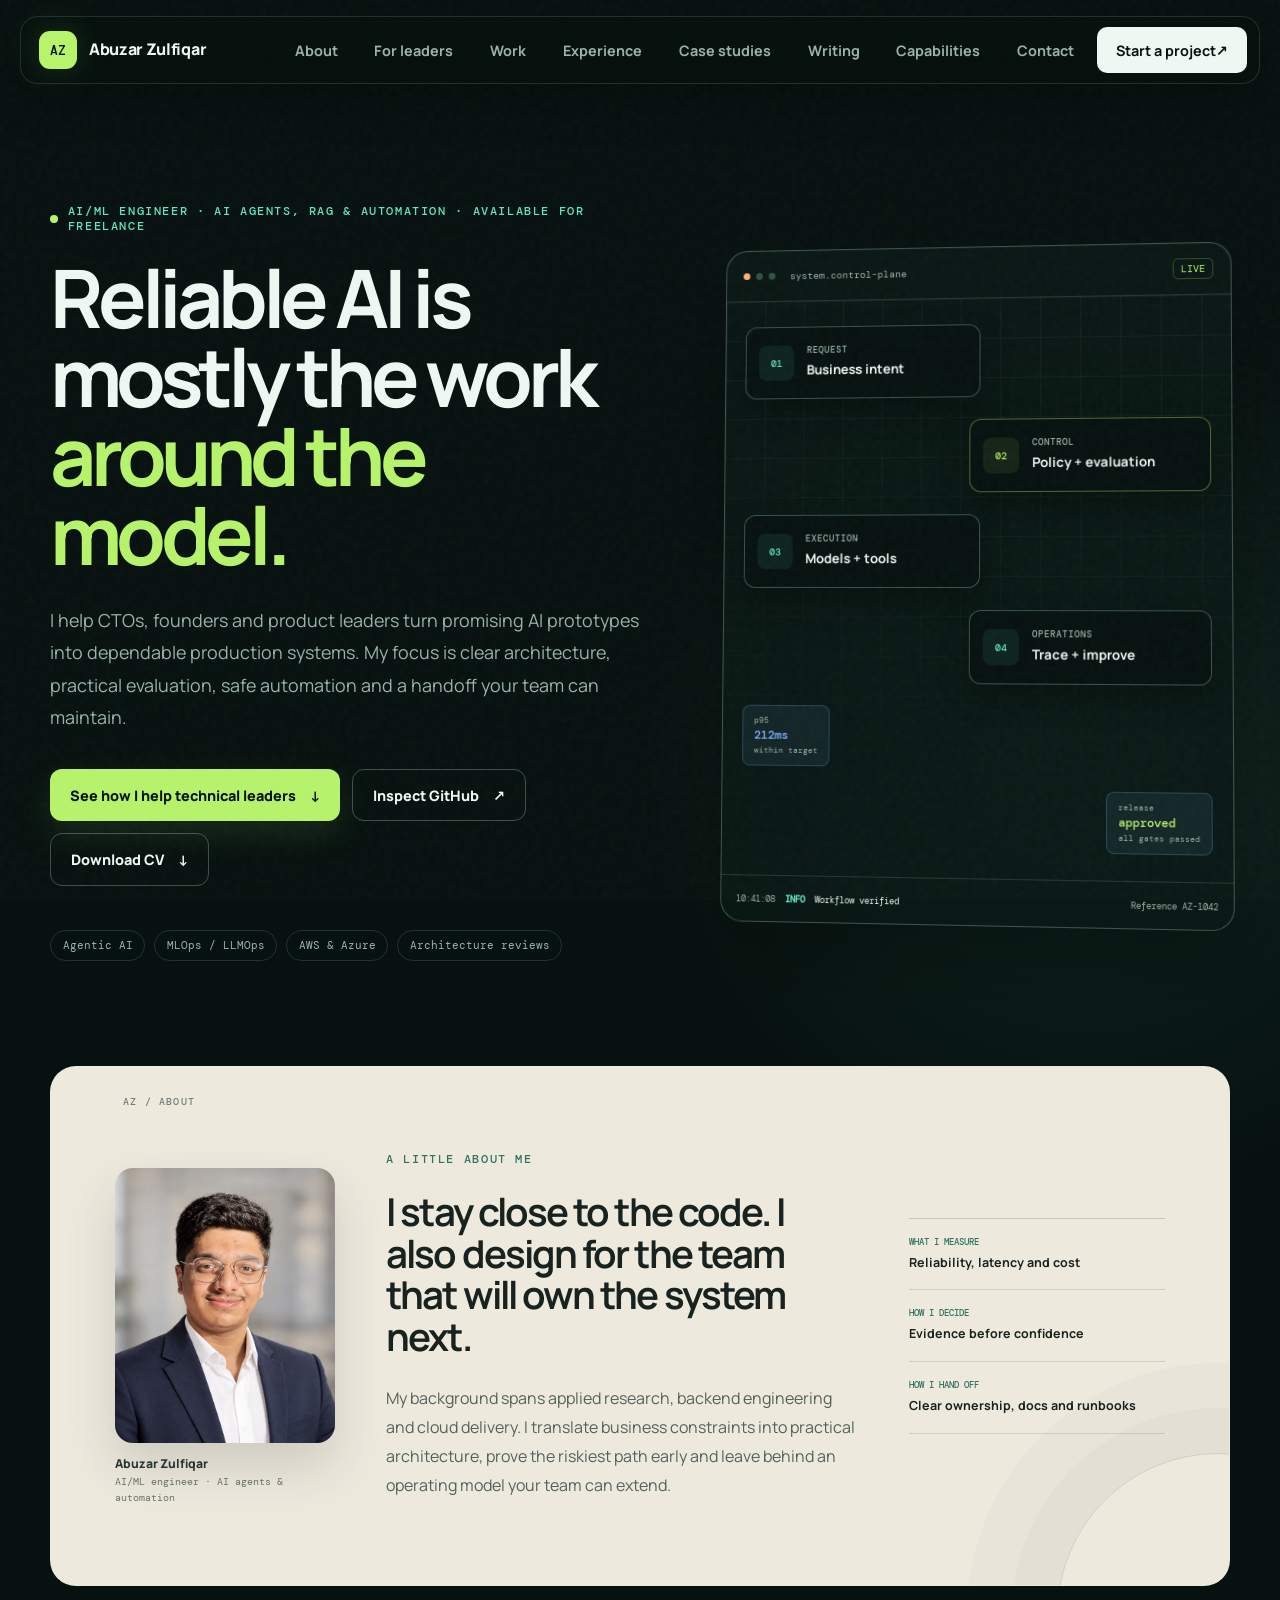
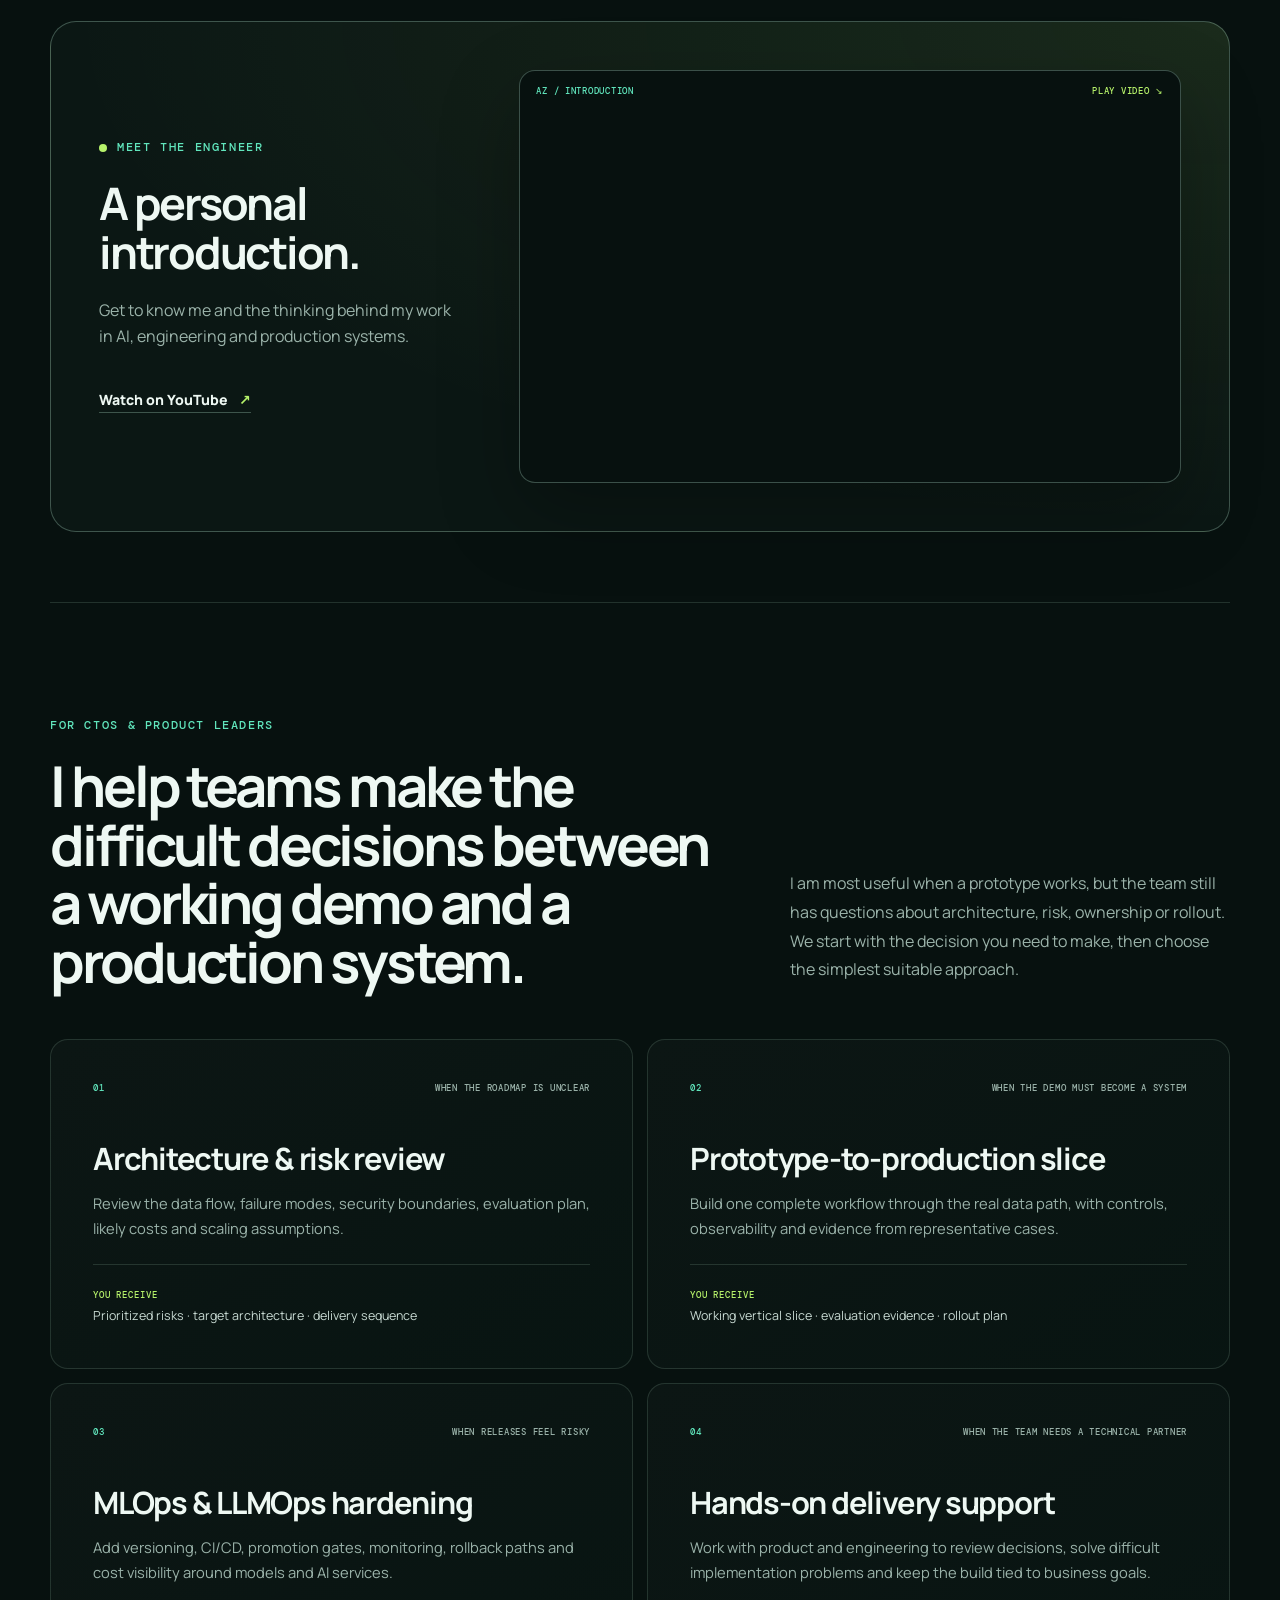
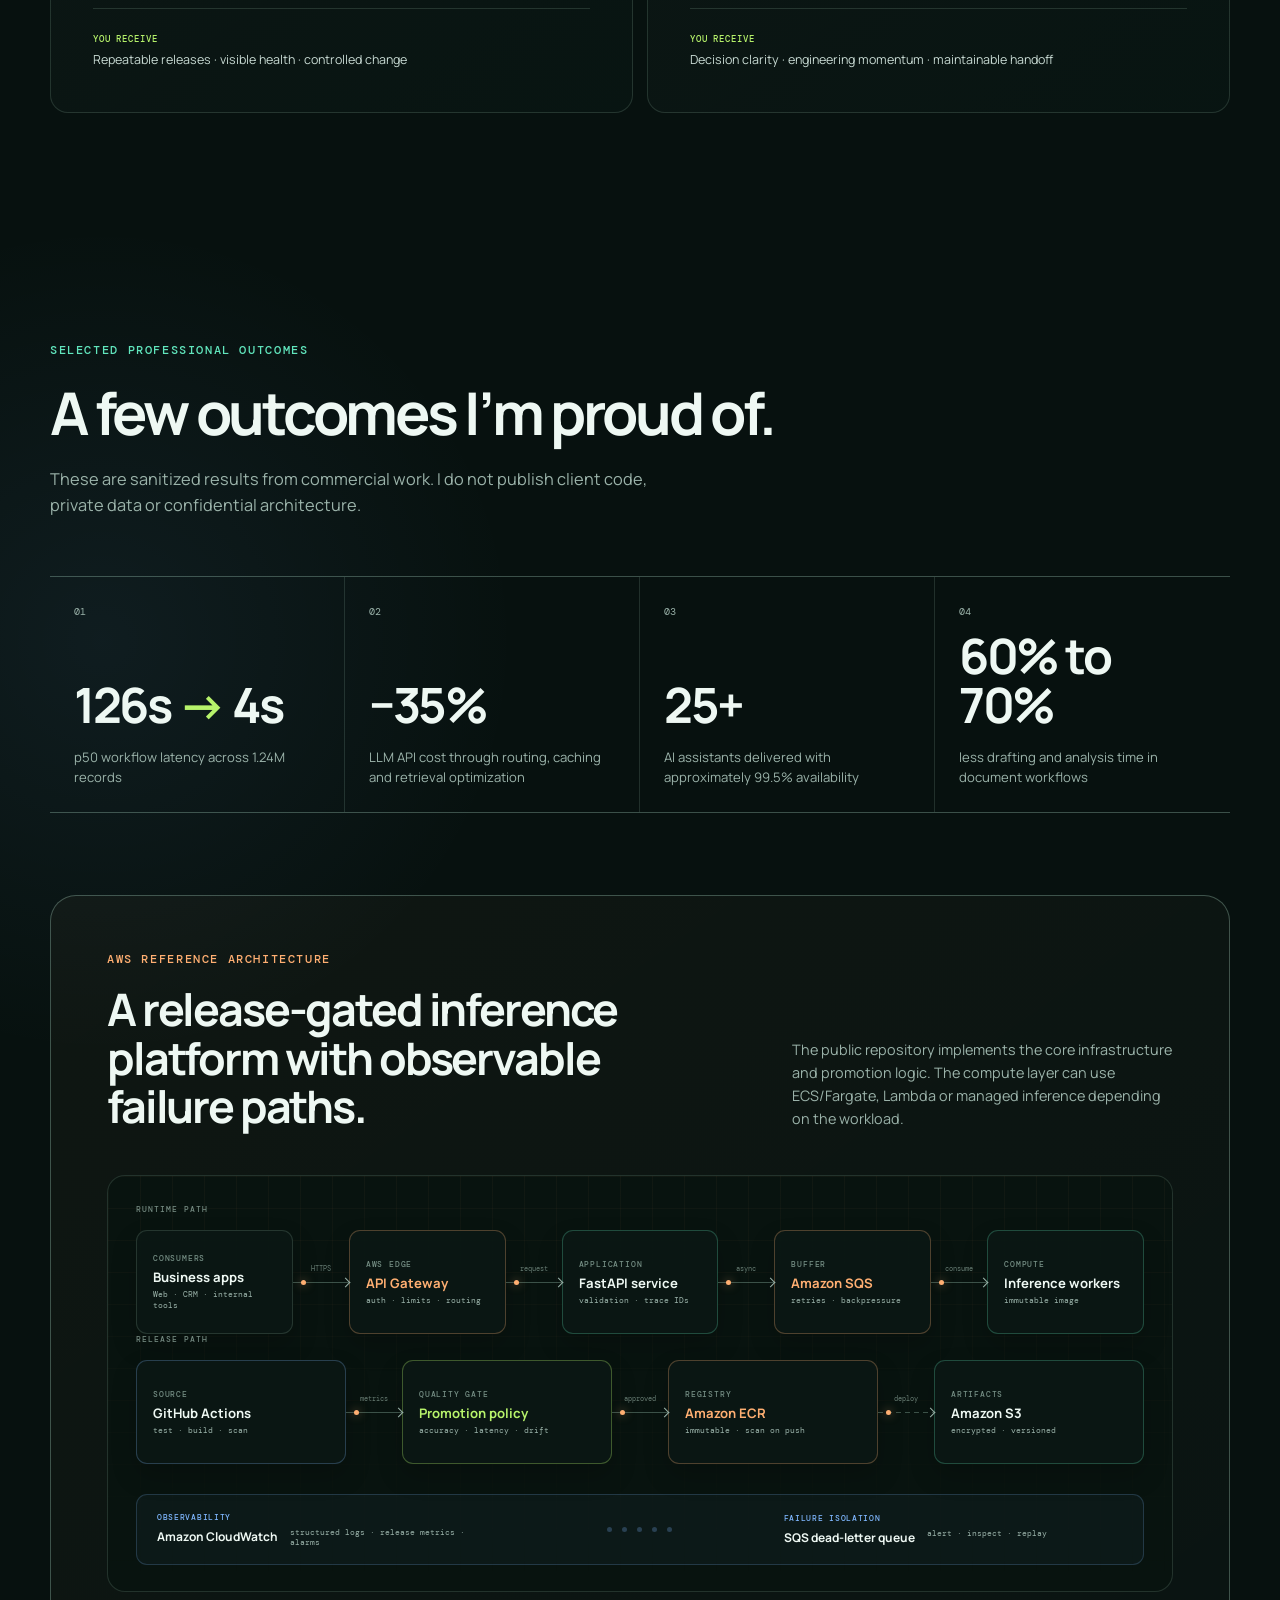
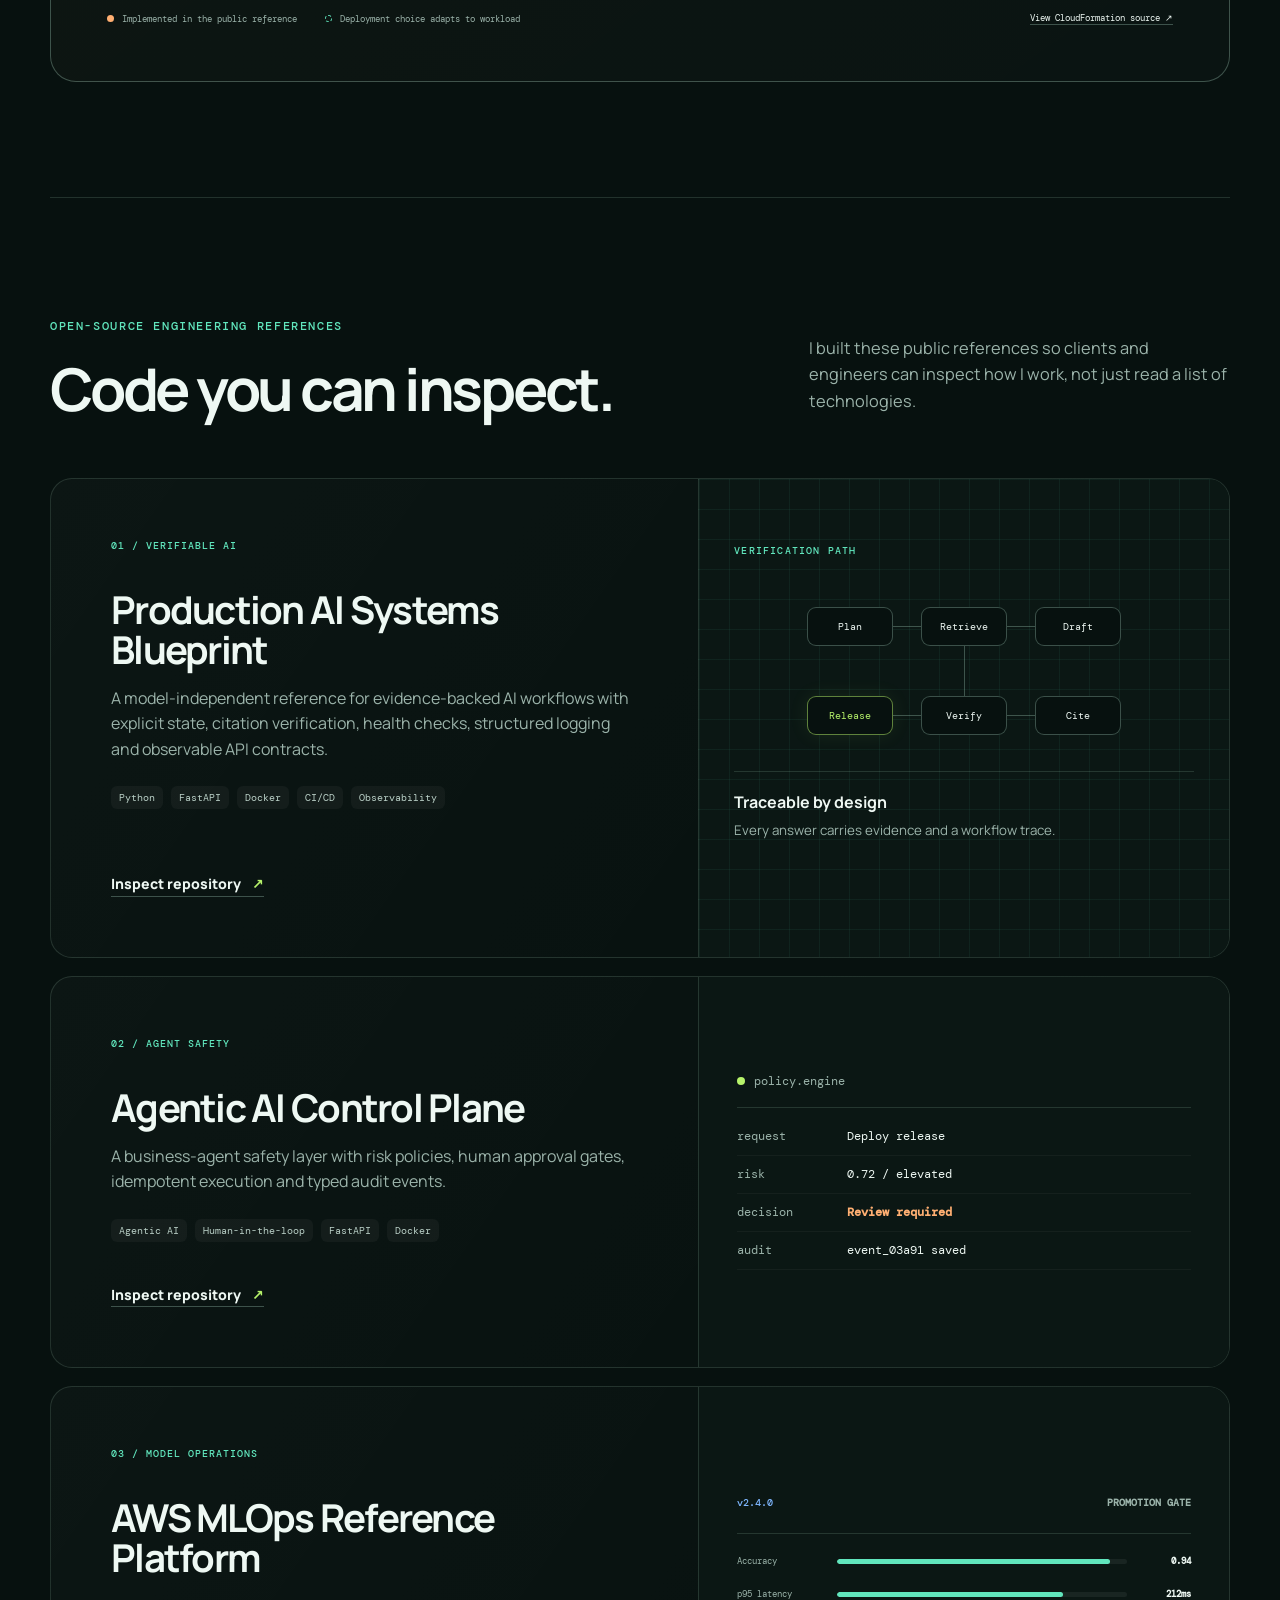
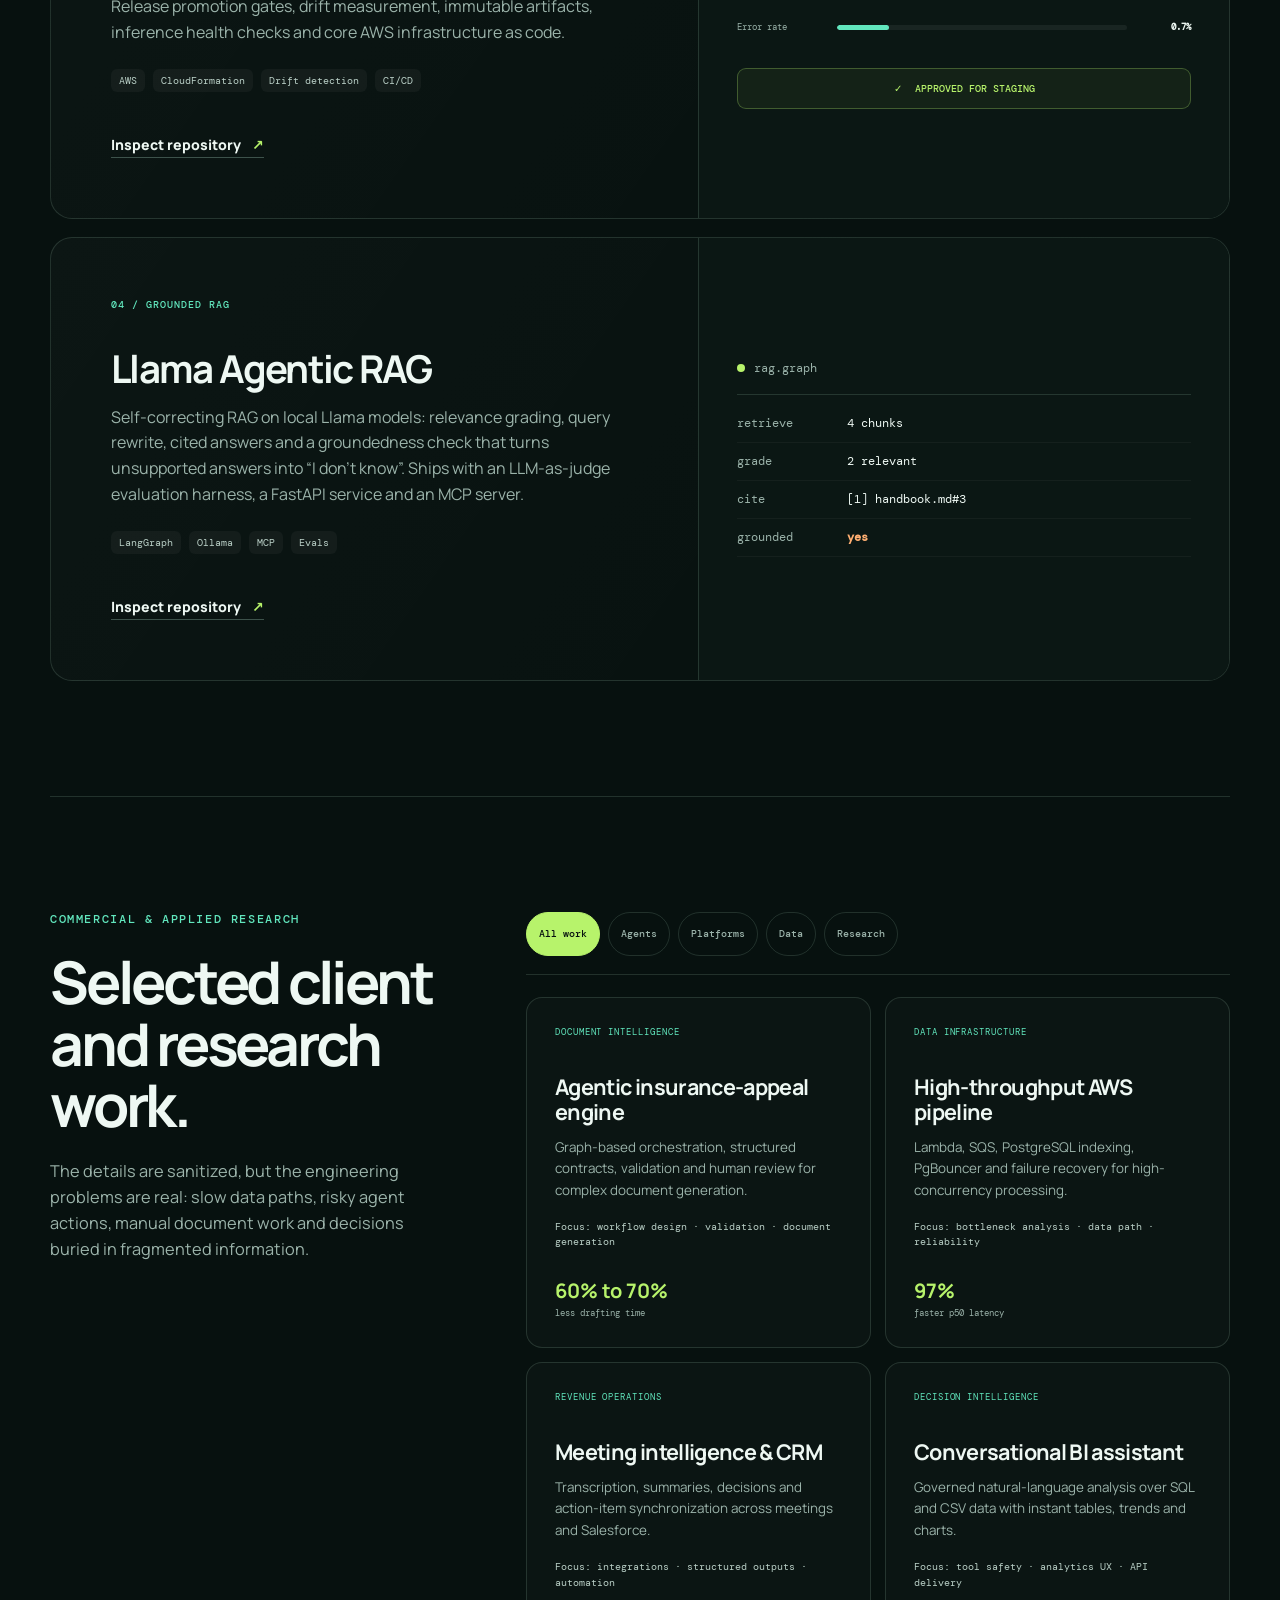
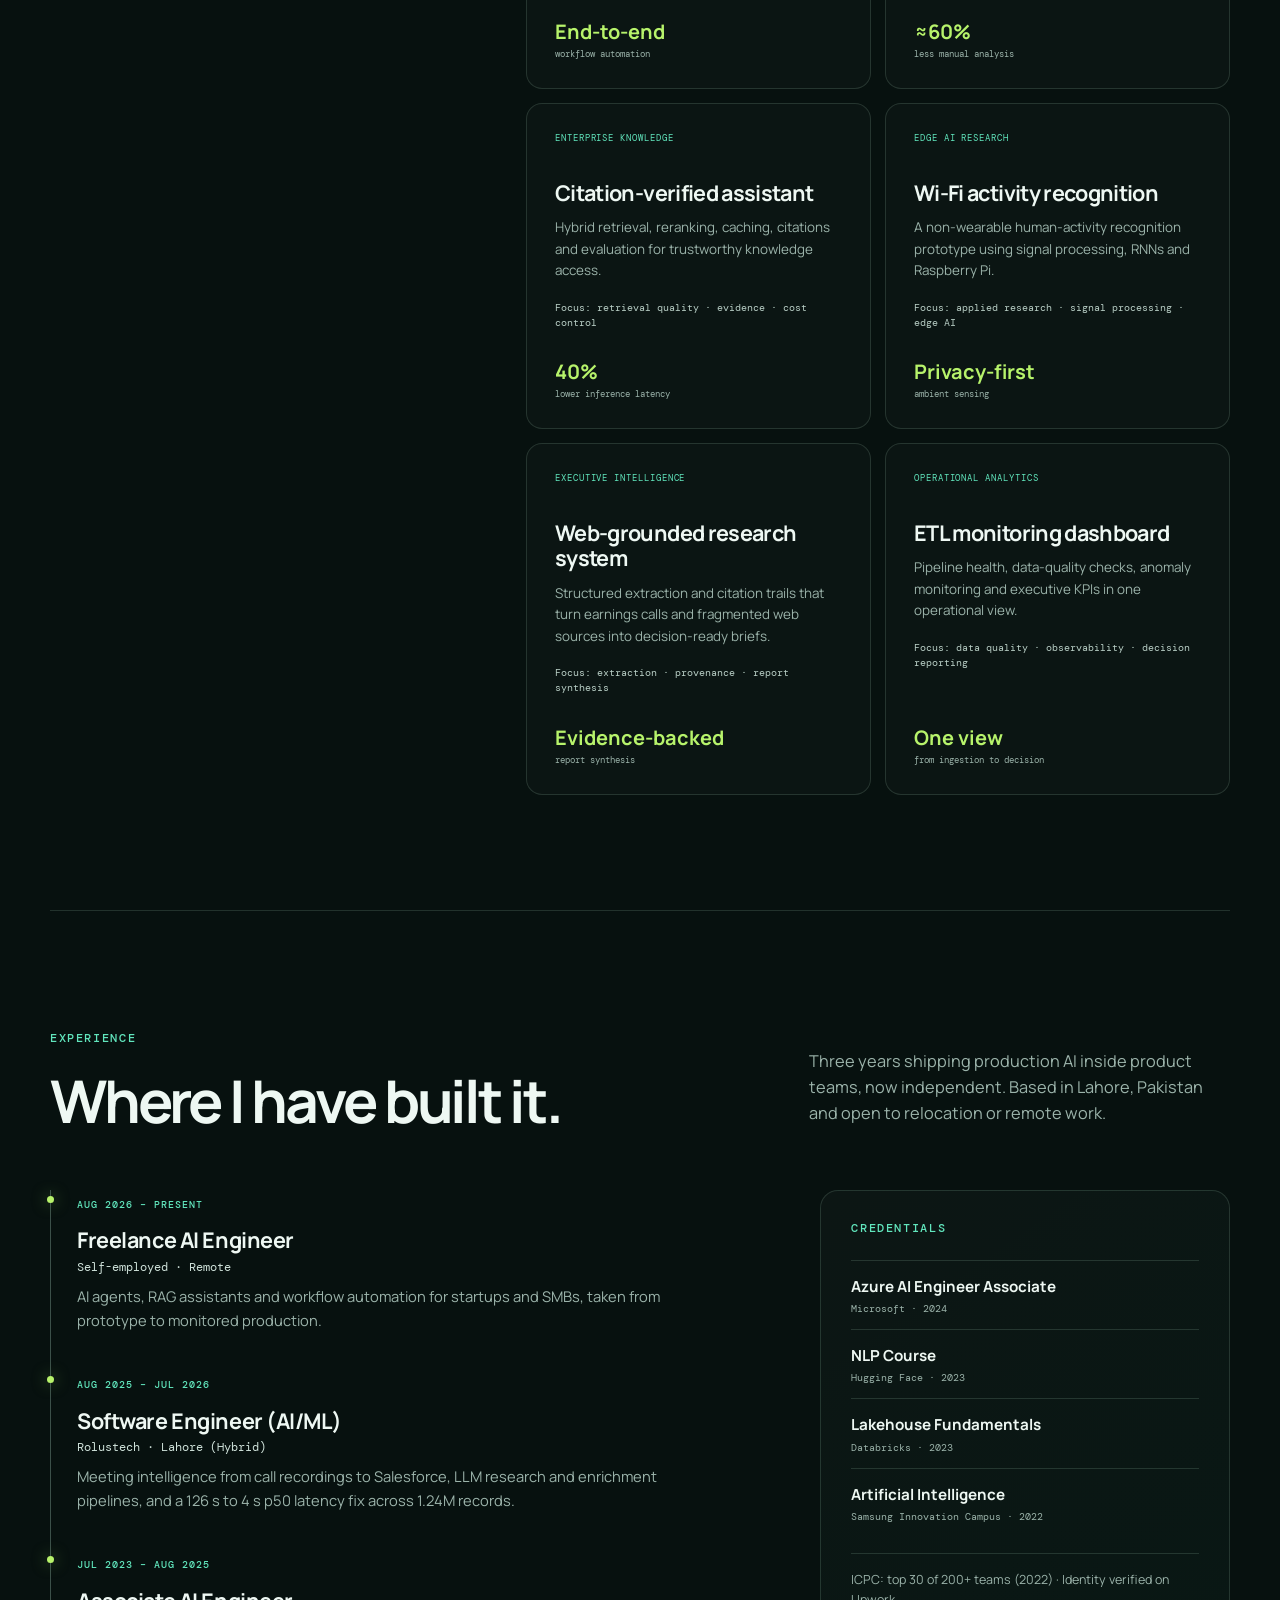
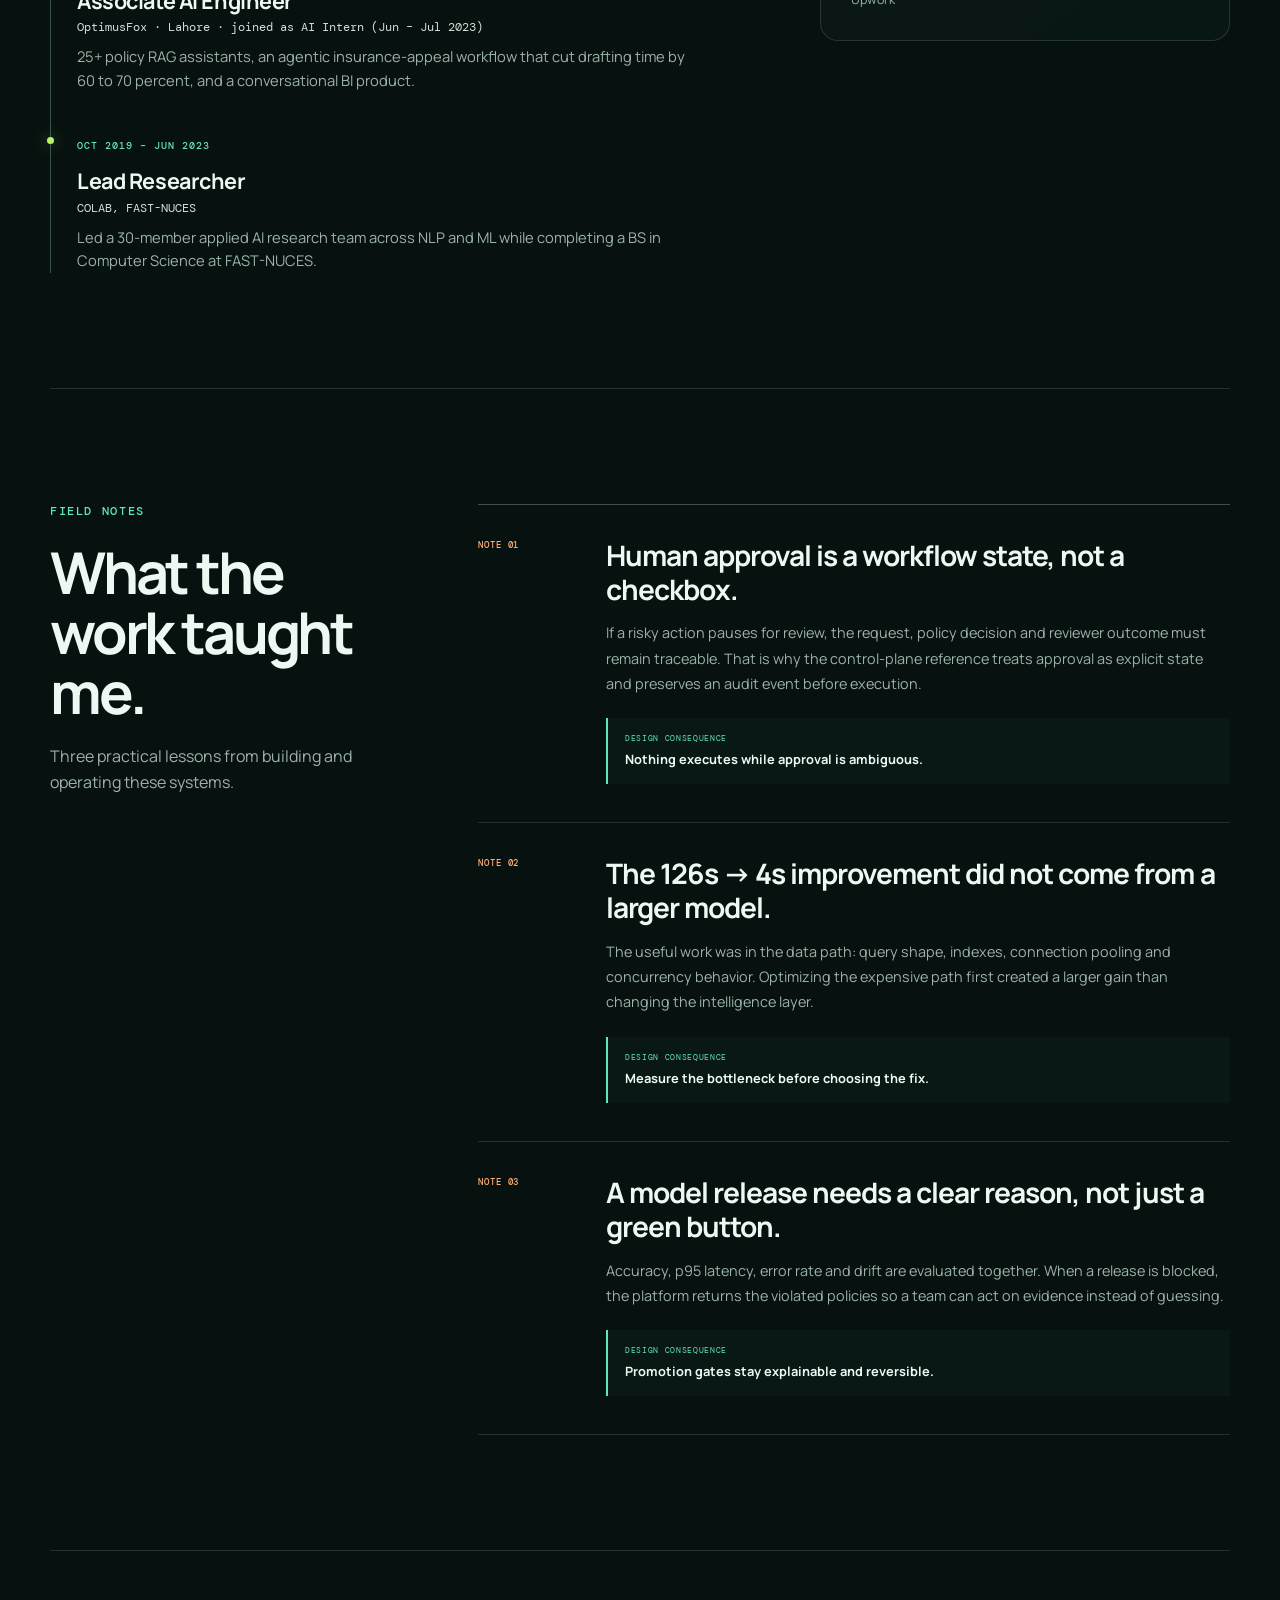
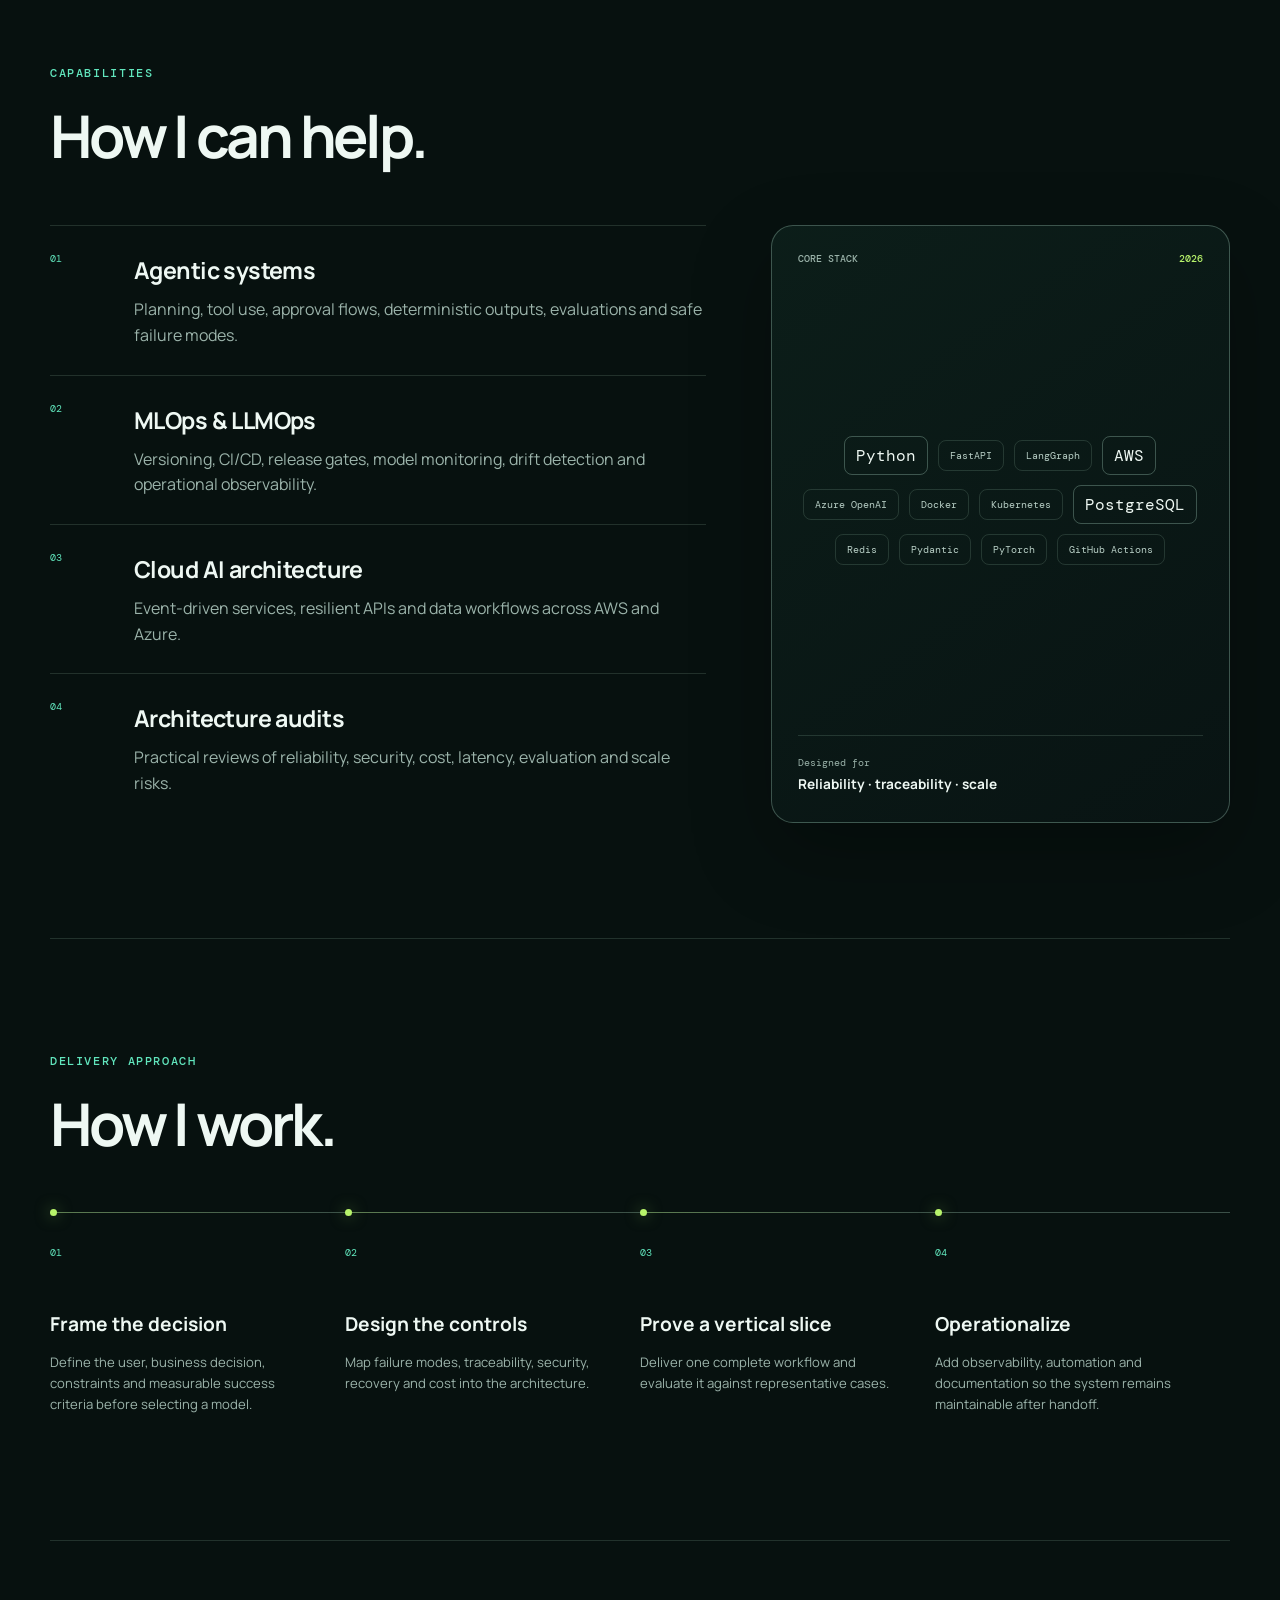
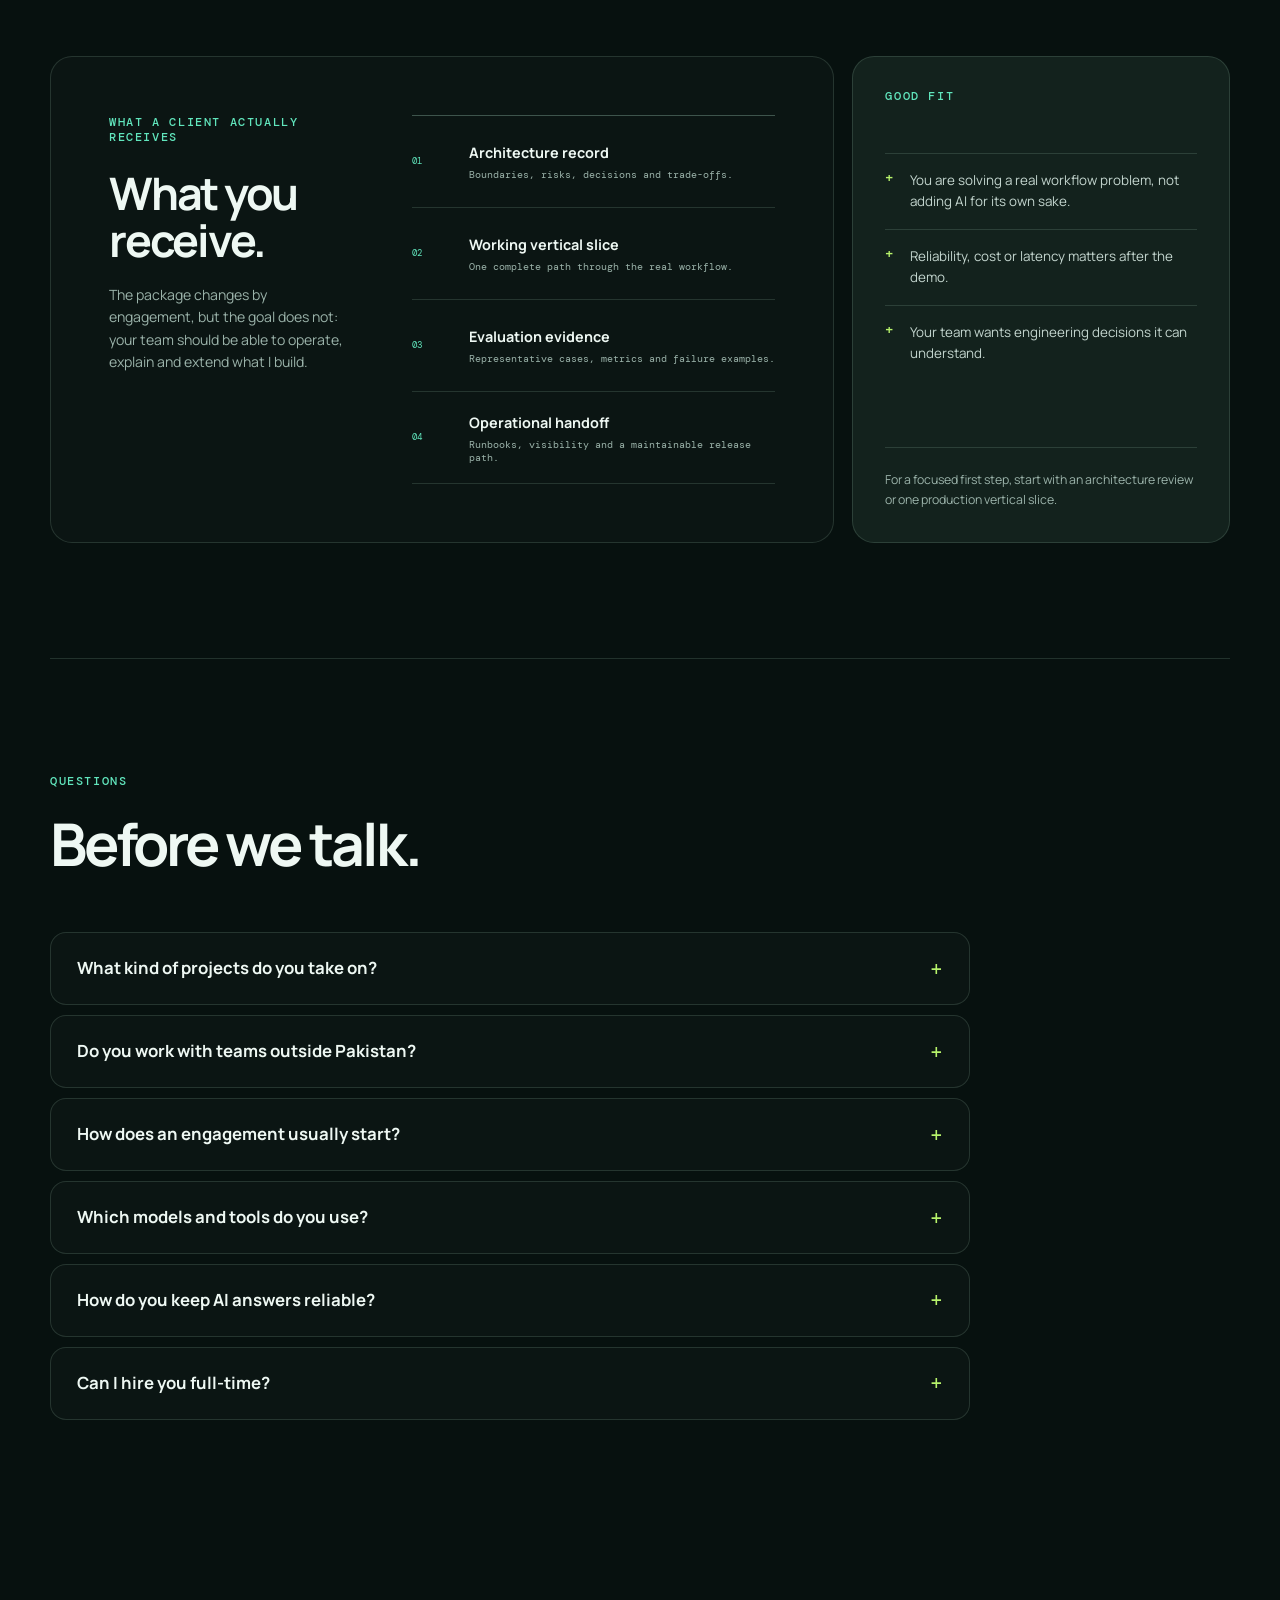
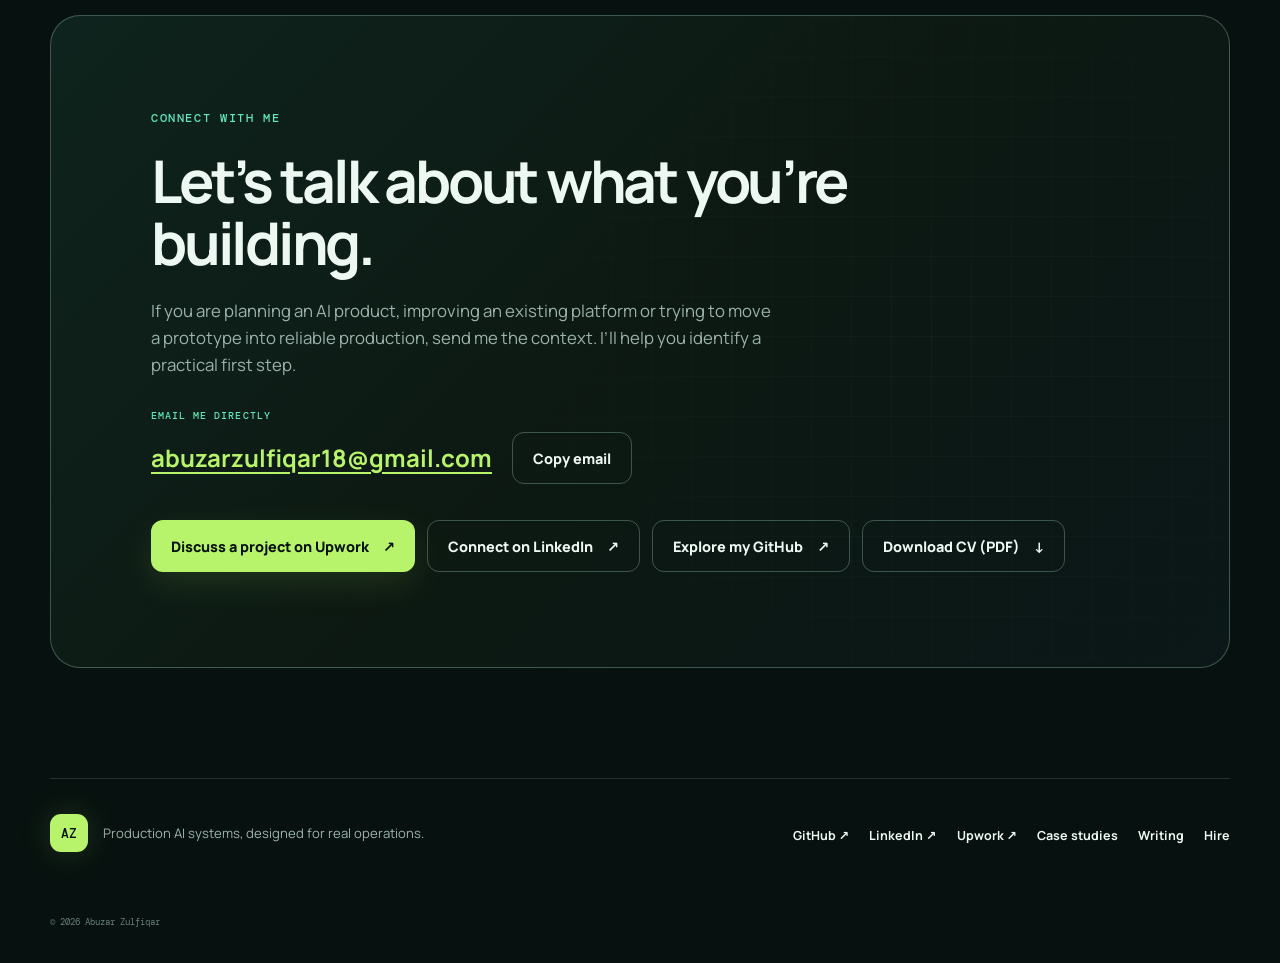
==== index.html @ 273157ca "Add DEV, Medium, Hashnode and Kaggle profiles to Person sameAs" ====
<!doctype html>
<html lang="en">
<head>
  <meta charset="utf-8">
  <meta name="viewport" content="width=device-width, initial-scale=1">
  <meta name="description" content="Abuzar Zulfiqar, freelance AI/ML engineer in Lahore: production AI agents, RAG assistants, LLM automation and MLOps on AWS and Azure for founders and CTOs.">
  <meta name="theme-color" content="#07110f">
  <meta name="color-scheme" content="dark">
  <link rel="canonical" href="https://abuzar18.github.io/">
  <meta property="og:type" content="website">
  <meta property="og:title" content="Abuzar Zulfiqar | AI/ML Engineer for AI Agents, RAG &amp; Automation">
  <meta property="og:description" content="Production AI agents, RAG assistants, LLM automation and MLOps on AWS and Azure, built for reliable real-world operation.">
  <meta property="og:url" content="https://abuzar18.github.io/">
  <meta property="og:image" content="https://abuzar18.github.io/assets/og-abuzar-zulfiqar.jpg">
  <meta property="og:image:width" content="1200">
  <meta property="og:image:height" content="630">
  <meta property="og:image:alt" content="Portrait of Abuzar Zulfiqar">
  <meta name="twitter:card" content="summary_large_image">
  <meta name="twitter:title" content="Abuzar Zulfiqar | AI/ML Engineer for AI Agents, RAG &amp; Automation">
  <meta name="twitter:description" content="AI agents, RAG, LLM automation and MLOps built for dependable production delivery.">
  <meta name="twitter:image" content="https://abuzar18.github.io/assets/og-abuzar-zulfiqar.jpg">
  <title>Abuzar Zulfiqar | AI/ML Engineer for AI Agents, RAG &amp; Automation</title>
  <link rel="icon" href="assets/favicon.svg" type="image/svg+xml">
  <link rel="preconnect" href="https://fonts.googleapis.com">
  <link rel="preconnect" href="https://fonts.gstatic.com" crossorigin>
  <link href="https://fonts.googleapis.com/css2?family=DM+Mono:wght@400;500&family=Manrope:wght@400;500;600;700;800&display=swap" rel="stylesheet">
  <link rel="stylesheet" href="styles.css?v=20261123-1">
  <script>document.documentElement.classList.add('js')</script>
  <script type="application/ld+json">
    {
      "@context": "https://schema.org",
      "@type": "Person",
      "name": "Abuzar Zulfiqar",
      "url": "https://abuzar18.github.io/",
      "image": "https://abuzar18.github.io/assets/AI%20PIC.png",
      "jobTitle": "AI/ML Engineer: AI Agents, RAG and LLM Automation",
      "description": "Freelance AI/ML engineer in Lahore, Pakistan, building production AI agents, RAG assistants, LLM automation and MLOps on AWS and Azure for founders, CTOs and product teams.",
      "address": { "@type": "PostalAddress", "addressLocality": "Lahore", "addressCountry": "PK" },
      "alumniOf": { "@type": "CollegeOrUniversity", "name": "National University of Computer and Emerging Sciences (FAST-NUCES)" },
      "sameAs": [
        "https://github.com/abuzar18",
        "https://www.linkedin.com/in/abuzar-zulfiqar/",
        "https://www.upwork.com/freelancers/abuzarz4",
        "https://dev.to/abuzar18",
        "https://medium.com/@abuzarzulfiqar18",
        "https://abuzar18.hashnode.dev/",
        "https://www.kaggle.com/abuzarzulfiqar"
      ],
      "knowsAbout": ["AI agents", "Agentic AI", "Retrieval-augmented generation (RAG)", "LLM evaluation", "Workflow automation", "n8n", "LangGraph", "Azure OpenAI", "MLOps", "LLMOps", "AWS", "Azure", "FastAPI", "Python", "Production AI systems", "Model Context Protocol (MCP)", "Llama", "Ollama", "LLM-as-judge evaluation"],
      "hasCredential": [
        { "@type": "EducationalOccupationalCredential", "name": "Microsoft Certified: Azure AI Engineer Associate", "recognizedBy": { "@type": "Organization", "name": "Microsoft" } },
        { "@type": "EducationalOccupationalCredential", "name": "Hugging Face NLP Course", "recognizedBy": { "@type": "Organization", "name": "Hugging Face" } },
        { "@type": "EducationalOccupationalCredential", "name": "Databricks Lakehouse Fundamentals", "recognizedBy": { "@type": "Organization", "name": "Databricks" } }
      ]
    }
  </script>
  <script type="application/ld+json">
    {
      "@context": "https://schema.org",
      "@type": "FAQPage",
      "mainEntity": [
        { "@type": "Question", "name": "What kind of projects does Abuzar Zulfiqar take on?", "acceptedAnswer": { "@type": "Answer", "text": "Production AI agents, RAG assistants, LLM automation and MLOps on AWS and Azure, usually taking a working prototype to a reliable production system." } },
        { "@type": "Question", "name": "Does Abuzar Zulfiqar work with teams outside Pakistan?", "acceptedAnswer": { "@type": "Answer", "text": "Yes. He works remotely with teams worldwide from UTC+5 and is open to relocation for the right full-time role." } },
        { "@type": "Question", "name": "How does an engagement start?", "acceptedAnswer": { "@type": "Answer", "text": "With a small, paid first milestone: an architecture and risk review or one production vertical slice." } },
        { "@type": "Question", "name": "Which models and tools does he use?", "acceptedAnswer": { "@type": "Answer", "text": "OpenAI, Azure OpenAI, Claude and Llama via Ollama; LangGraph, LangChain and MCP; Python, FastAPI, PostgreSQL, Redis, Docker, Kubernetes, AWS and Azure." } },
        { "@type": "Question", "name": "Is Abuzar Zulfiqar available for full-time roles?", "acceptedAnswer": { "@type": "Answer", "text": "Yes. He is open to AI/ML engineering roles on-site, hybrid or remote, and to relocation." } }
      ]
    }
  </script>
</head>
<body>
  <a class="skip-link" href="#main">Skip to content</a>
  <div class="noise" aria-hidden="true"></div>

  <header class="site-header" id="top">
    <a class="brand" href="#top" aria-label="Abuzar Zulfiqar home">
      <span class="brand-mark">AZ</span>
      <span class="brand-name">Abuzar Zulfiqar</span>
    </a>
    <button class="menu-toggle" type="button" aria-expanded="false" aria-controls="site-nav">
      <span></span><span></span>
      <span class="sr-only">Toggle navigation</span>
    </button>
    <nav class="site-nav" id="site-nav" aria-label="Primary navigation">
      <a href="#about">About</a>
      <a href="#leadership">For leaders</a>
      <a href="#work">Work</a>
      <a href="#experience">Experience</a>
      <a href="projects/">Case studies</a>
      <a href="blog/">Writing</a>
      <a href="#capabilities">Capabilities</a>
      <a href="#contact">Contact</a>
      <a class="nav-cta" href="https://www.upwork.com/freelancers/abuzarz4" target="_blank" rel="noreferrer">Start a project <span>↗</span></a>
    </nav>
  </header>

  <main id="main">
    <section class="hero section-shell">
      <div class="hero-copy reveal">
        <p class="eyebrow"><span class="pulse-dot"></span> AI/ML Engineer &middot; AI Agents, RAG &amp; Automation &middot; Available for freelance</p>
        <h1>Reliable AI is mostly the work <em>around the model.</em></h1>
        <p class="hero-lede">I help CTOs, founders and product leaders turn promising AI prototypes into dependable production systems. My focus is clear architecture, practical evaluation, safe automation and a handoff your team can maintain.</p>
        <div class="hero-actions">
          <a class="button button-primary" href="#leadership">See how I help technical leaders <span>↓</span></a>
          <a class="button button-quiet" href="https://github.com/abuzar18" target="_blank" rel="noreferrer">Inspect GitHub <span>↗</span></a>
          <a class="button button-quiet" href="assets/Abuzar-Zulfiqar-CV.pdf" download="Abuzar-Zulfiqar-CV.pdf">Download CV <span>↓</span></a>
        </div>
        <div class="hero-meta" aria-label="Specialties">
          <span>Agentic AI</span>
          <span>MLOps / LLMOps</span>
          <span>AWS &amp; Azure</span>
          <span>Architecture reviews</span>
        </div>
      </div>

      <div class="hero-system reveal" aria-label="Production AI system diagram">
        <div class="system-window">
          <div class="window-top">
            <div class="window-dots"><span></span><span></span><span></span></div>
            <span class="window-title">system.control-plane</span>
            <span class="status-badge">LIVE</span>
          </div>
          <div class="system-canvas">
            <div class="system-grid" aria-hidden="true"></div>
            <div class="node node-input">
              <span class="node-icon">01</span>
              <div><small>REQUEST</small><strong>Business intent</strong></div>
            </div>
            <div class="connector connector-one"><i></i></div>
            <div class="node node-policy">
              <span class="node-icon">02</span>
              <div><small>CONTROL</small><strong>Policy + evaluation</strong></div>
            </div>
            <div class="connector connector-two"><i></i></div>
            <div class="node node-tools">
              <span class="node-icon">03</span>
              <div><small>EXECUTION</small><strong>Models + tools</strong></div>
            </div>
            <div class="connector connector-three"><i></i></div>
            <div class="node node-observe">
              <span class="node-icon">04</span>
              <div><small>OPERATIONS</small><strong>Trace + improve</strong></div>
            </div>
            <div class="signal-card signal-top"><span>p95</span><strong>212ms</strong><small>within target</small></div>
            <div class="signal-card signal-bottom"><span>release</span><strong>approved</strong><small>all gates passed</small></div>
          </div>
          <div class="system-log" aria-hidden="true">
            <span>10:41:08</span><b>INFO</b><p>Workflow verified</p><i>Reference AZ-1042</i>
          </div>
        </div>
      </div>
    </section>

    <section class="personal-note section-shell reveal" id="about" aria-labelledby="personal-note-title">
      <div class="note-marker" aria-hidden="true">AZ / ABOUT</div>
      <figure class="personal-portrait">
        <img src="assets/abuzar-zulfiqar-portrait.webp" alt="Abuzar Zulfiqar" width="720" height="720" loading="lazy" decoding="async">
        <figcaption>Abuzar Zulfiqar<br><span>AI/ML engineer &middot; AI agents &amp; automation</span></figcaption>
      </figure>
      <div class="personal-copy">
        <p class="eyebrow">A little about me</p>
        <h2 id="personal-note-title">I stay close to the code. I also design for the team that will own the system next.</h2>
        <p>My background spans applied research, backend engineering and cloud delivery. I translate business constraints into practical architecture, prove the riskiest path early and leave behind an operating model your team can extend.</p>
      </div>
      <div class="personal-principles">
        <span><b>WHAT I MEASURE</b> Reliability, latency and cost</span>
        <span><b>HOW I DECIDE</b> Evidence before confidence</span>
        <span><b>HOW I HAND OFF</b> Clear ownership, docs and runbooks</span>
      </div>
    </section>

    <section class="introduction section-shell reveal" id="introduction" aria-labelledby="introduction-title">
      <div class="introduction-copy">
        <p class="eyebrow"><span class="pulse-dot" aria-hidden="true"></span> Meet the engineer</p>
        <h2 id="introduction-title">A personal introduction.</h2>
        <p>Get to know me and the thinking behind my work in AI, engineering and production systems.</p>
        <a class="text-link" href="https://www.youtube.com/watch?v=foJ8B4SAupw" target="_blank" rel="noreferrer">Watch on YouTube <span aria-hidden="true">↗</span></a>
      </div>
      <div class="introduction-player">
        <div class="video-label"><span>AZ / INTRODUCTION</span><span>PLAY VIDEO ↘</span></div>
        <div class="video-frame">
          <iframe src="https://www.youtube.com/embed/foJ8B4SAupw" title="Abuzar Introduction" width="560" height="315" loading="lazy" allow="accelerometer; autoplay; clipboard-write; encrypted-media; gyroscope; picture-in-picture; web-share" referrerpolicy="strict-origin-when-cross-origin" allowfullscreen></iframe>
        </div>
      </div>
    </section>

    <section class="leadership section-shell" id="leadership" aria-labelledby="leadership-title">
      <div class="leadership-intro reveal">
        <div>
          <p class="eyebrow">For CTOs &amp; product leaders</p>
          <h2 id="leadership-title">I help teams make the difficult decisions between a working demo and a production system.</h2>
        </div>
        <p>I am most useful when a prototype works, but the team still has questions about architecture, risk, ownership or rollout. We start with the decision you need to make, then choose the simplest suitable approach.</p>
      </div>
      <div class="leadership-grid">
        <article class="leadership-card reveal">
          <div class="leadership-card-top"><span>01</span><small>WHEN THE ROADMAP IS UNCLEAR</small></div>
          <h3>Architecture &amp; risk review</h3>
          <p>Review the data flow, failure modes, security boundaries, evaluation plan, likely costs and scaling assumptions.</p>
          <div class="leadership-outcome"><b>You receive</b><span>Prioritized risks · target architecture · delivery sequence</span></div>
        </article>
        <article class="leadership-card reveal">
          <div class="leadership-card-top"><span>02</span><small>WHEN THE DEMO MUST BECOME A SYSTEM</small></div>
          <h3>Prototype-to-production slice</h3>
          <p>Build one complete workflow through the real data path, with controls, observability and evidence from representative cases.</p>
          <div class="leadership-outcome"><b>You receive</b><span>Working vertical slice · evaluation evidence · rollout plan</span></div>
        </article>
        <article class="leadership-card reveal">
          <div class="leadership-card-top"><span>03</span><small>WHEN RELEASES FEEL RISKY</small></div>
          <h3>MLOps &amp; LLMOps hardening</h3>
          <p>Add versioning, CI/CD, promotion gates, monitoring, rollback paths and cost visibility around models and AI services.</p>
          <div class="leadership-outcome"><b>You receive</b><span>Repeatable releases · visible health · controlled change</span></div>
        </article>
        <article class="leadership-card reveal">
          <div class="leadership-card-top"><span>04</span><small>WHEN THE TEAM NEEDS A TECHNICAL PARTNER</small></div>
          <h3>Hands-on delivery support</h3>
          <p>Work with product and engineering to review decisions, solve difficult implementation problems and keep the build tied to business goals.</p>
          <div class="leadership-outcome"><b>You receive</b><span>Decision clarity · engineering momentum · maintainable handoff</span></div>
        </article>
      </div>
    </section>

    <section class="proof section-shell" id="proof" aria-labelledby="proof-title">
      <div class="section-heading reveal">
        <p class="eyebrow">Selected professional outcomes</p>
        <h2 id="proof-title">A few outcomes I’m proud of.</h2>
        <p>These are sanitized results from commercial work. I do not publish client code, private data or confidential architecture.</p>
      </div>
      <div class="metric-grid">
        <article class="metric reveal">
          <span class="metric-index">01</span>
          <strong><span data-count="126">126</span>s <i>→</i> 4s</strong>
          <p>p50 workflow latency across 1.24M records</p>
        </article>
        <article class="metric reveal">
          <span class="metric-index">02</span>
          <strong>−35%</strong>
          <p>LLM API cost through routing, caching and retrieval optimization</p>
        </article>
        <article class="metric reveal">
          <span class="metric-index">03</span>
          <strong>25+</strong>
          <p>AI assistants delivered with approximately 99.5% availability</p>
        </article>
        <article class="metric reveal">
          <span class="metric-index">04</span>
          <strong>60% to 70%</strong>
          <p>less drafting and analysis time in document workflows</p>
        </article>
      </div>

      <article class="aws-architecture reveal" aria-labelledby="aws-architecture-title">
        <div class="architecture-heading">
          <div>
            <p class="eyebrow">AWS reference architecture</p>
            <h3 id="aws-architecture-title">A release-gated inference platform with observable failure paths.</h3>
          </div>
          <p>The public repository implements the core infrastructure and promotion logic. The compute layer can use ECS/Fargate, Lambda or managed inference depending on the workload.</p>
        </div>

        <div class="architecture-canvas" role="img" aria-label="AWS architecture diagram showing business clients entering through API Gateway and FastAPI, work moving through SQS to inference workers, model artifacts in S3 and ECR, failures going to a dead-letter queue, and the platform observed by CloudWatch">
          <div class="architecture-grid" aria-hidden="true"></div>
          <div class="arch-lane lane-runtime">
            <span class="lane-label">RUNTIME PATH</span>
            <div class="arch-node node-client"><small>CONSUMERS</small><strong>Business apps</strong><span>Web · CRM · internal tools</span></div>
            <div class="arch-arrow"><i></i><b>HTTPS</b></div>
            <div class="arch-node node-aws"><small>AWS EDGE</small><strong>API Gateway</strong><span>auth · limits · routing</span></div>
            <div class="arch-arrow"><i></i><b>request</b></div>
            <div class="arch-node node-service"><small>APPLICATION</small><strong>FastAPI service</strong><span>validation · trace IDs</span></div>
            <div class="arch-arrow"><i></i><b>async</b></div>
            <div class="arch-node node-aws"><small>BUFFER</small><strong>Amazon SQS</strong><span>retries · backpressure</span></div>
            <div class="arch-arrow"><i></i><b>consume</b></div>
            <div class="arch-node node-service"><small>COMPUTE</small><strong>Inference workers</strong><span>immutable image</span></div>
          </div>

          <div class="arch-lane lane-release">
            <span class="lane-label">RELEASE PATH</span>
            <div class="arch-node node-git"><small>SOURCE</small><strong>GitHub Actions</strong><span>test · build · scan</span></div>
            <div class="arch-arrow"><i></i><b>metrics</b></div>
            <div class="arch-node node-gate"><small>QUALITY GATE</small><strong>Promotion policy</strong><span>accuracy · latency · drift</span></div>
            <div class="arch-arrow"><i></i><b>approved</b></div>
            <div class="arch-node node-aws"><small>REGISTRY</small><strong>Amazon ECR</strong><span>immutable · scan on push</span></div>
            <div class="arch-arrow arch-arrow-dashed"><i></i><b>deploy</b></div>
            <div class="arch-node node-service"><small>ARTIFACTS</small><strong>Amazon S3</strong><span>encrypted · versioned</span></div>
          </div>

          <div class="arch-observe">
            <div><small>OBSERVABILITY</small><strong>Amazon CloudWatch</strong><span>structured logs · release metrics · alarms</span></div>
            <div class="observe-pulse"><i></i><i></i><i></i><i></i><i></i></div>
            <div><small>FAILURE ISOLATION</small><strong>SQS dead-letter queue</strong><span>alert · inspect · replay</span></div>
          </div>
        </div>

        <div class="architecture-notes">
          <span><i class="note-dot note-live"></i> Implemented in the public reference</span>
          <span><i class="note-dot note-adapt"></i> Deployment choice adapts to workload</span>
          <a href="https://github.com/abuzar18/aws-mlops-reference-platform/blob/main/infrastructure.yml" target="_blank" rel="noreferrer">View CloudFormation source ↗</a>
        </div>
      </article>
    </section>

    <section class="work section-shell" id="work" aria-labelledby="work-title">
      <div class="section-heading section-heading-row reveal">
        <div>
          <p class="eyebrow">Open-source engineering references</p>
          <h2 id="work-title">Code you can inspect.</h2>
        </div>
        <p>I built these public references so clients and engineers can inspect how I work, not just read a list of technologies.</p>
      </div>

      <div class="project-stack">
        <article class="project project-featured reveal">
          <div class="project-main">
            <div class="project-number">01 / VERIFIABLE AI</div>
            <h3>Production AI Systems Blueprint</h3>
            <p>A model-independent reference for evidence-backed AI workflows with explicit state, citation verification, health checks, structured logging and observable API contracts.</p>
            <ul class="tag-list" aria-label="Technology stack">
              <li>Python</li><li>FastAPI</li><li>Docker</li><li>CI/CD</li><li>Observability</li>
            </ul>
            <a class="text-link" href="https://github.com/abuzar18/production-ai-systems-blueprint" target="_blank" rel="noreferrer">Inspect repository <span>↗</span></a>
          </div>
          <div class="project-visual blueprint-visual" aria-hidden="true">
            <div class="blueprint-label">VERIFICATION PATH</div>
            <div class="flow-row"><span>Plan</span><i></i><span>Retrieve</span><i></i><span>Draft</span></div>
            <div class="flow-drop"></div>
            <div class="flow-row flow-row-bottom"><span>Cite</span><i></i><span>Verify</span><i></i><span class="flow-success">Release</span></div>
            <div class="blueprint-caption"><b>Traceable by design</b><small>Every answer carries evidence and a workflow trace.</small></div>
          </div>
        </article>

        <article class="project reveal">
          <div class="project-main">
            <div class="project-number">02 / AGENT SAFETY</div>
            <h3>Agentic AI Control Plane</h3>
            <p>A business-agent safety layer with risk policies, human approval gates, idempotent execution and typed audit events.</p>
            <ul class="tag-list"><li>Agentic AI</li><li>Human-in-the-loop</li><li>FastAPI</li><li>Docker</li></ul>
            <a class="text-link" href="https://github.com/abuzar18/agentic-ai-control-plane" target="_blank" rel="noreferrer">Inspect repository <span>↗</span></a>
          </div>
          <div class="mini-console" aria-hidden="true">
            <div class="console-title"><span></span>policy.engine</div>
            <p><i>request</i> Deploy release</p>
            <p><i>risk</i> 0.72 / elevated</p>
            <p><i>decision</i> <b>Review required</b></p>
            <p><i>audit</i> event_03a91 saved</p>
          </div>
        </article>

        <article class="project reveal">
          <div class="project-main">
            <div class="project-number">03 / MODEL OPERATIONS</div>
            <h3>AWS MLOps Reference Platform</h3>
            <p>Release promotion gates, drift measurement, immutable artifacts, inference health checks and core AWS infrastructure as code.</p>
            <ul class="tag-list"><li>AWS</li><li>CloudFormation</li><li>Drift detection</li><li>CI/CD</li></ul>
            <a class="text-link" href="https://github.com/abuzar18/aws-mlops-reference-platform" target="_blank" rel="noreferrer">Inspect repository <span>↗</span></a>
          </div>
          <div class="release-panel" aria-hidden="true">
            <div class="release-head"><span>v2.4.0</span><b>PROMOTION GATE</b></div>
            <div class="release-row"><span>Accuracy</span><i><em style="width:94%"></em></i><b>0.94</b></div>
            <div class="release-row"><span>p95 latency</span><i><em style="width:78%"></em></i><b>212ms</b></div>
            <div class="release-row"><span>Error rate</span><i><em style="width:18%"></em></i><b>0.7%</b></div>
            <div class="release-result"><span>✓</span> APPROVED FOR STAGING</div>
          </div>
        </article>

        <article class="project reveal">
          <div class="project-main">
            <div class="project-number">04 / GROUNDED RAG</div>
            <h3>Llama Agentic RAG</h3>
            <p>Self-correcting RAG on local Llama models: relevance grading, query rewrite, cited answers and a groundedness check that turns unsupported answers into &ldquo;I don&rsquo;t know&rdquo;. Ships with an LLM-as-judge evaluation harness, a FastAPI service and an MCP server.</p>
            <ul class="tag-list"><li>LangGraph</li><li>Ollama</li><li>MCP</li><li>Evals</li></ul>
            <a class="text-link" href="https://github.com/abuzar18/llama-agentic-rag" target="_blank" rel="noreferrer">Inspect repository <span>↗</span></a>
          </div>
          <div class="mini-console" aria-hidden="true">
            <div class="console-title"><span></span>rag.graph</div>
            <p><i>retrieve</i> 4 chunks</p>
            <p><i>grade</i> 2 relevant</p>
            <p><i>cite</i> [1] handbook.md#3</p>
            <p><i>grounded</i> <b>yes</b></p>
          </div>
        </article>
      </div>
    </section>

    <section class="systems section-shell" aria-labelledby="systems-title">
      <div class="systems-intro reveal">
        <p class="eyebrow">Commercial &amp; applied research</p>
        <h2 id="systems-title">Selected client and research work.</h2>
        <p>The details are sanitized, but the engineering problems are real: slow data paths, risky agent actions, manual document work and decisions buried in fragmented information.</p>
      </div>
      <div class="case-grid">
        <div class="case-filters reveal" aria-label="Filter project types">
          <button class="case-filter active" type="button" data-filter="all" aria-pressed="true">All work</button>
          <button class="case-filter" type="button" data-filter="agents" aria-pressed="false">Agents</button>
          <button class="case-filter" type="button" data-filter="platform" aria-pressed="false">Platforms</button>
          <button class="case-filter" type="button" data-filter="data" aria-pressed="false">Data</button>
          <button class="case-filter" type="button" data-filter="research" aria-pressed="false">Research</button>
        </div>
        <article class="case-card reveal" data-category="agents">
          <span class="case-type">Document intelligence</span>
          <h3>Agentic insurance-appeal engine</h3>
          <p>Graph-based orchestration, structured contracts, validation and human review for complex document generation.</p>
          <span class="case-focus">Focus: workflow design · validation · document generation</span>
          <strong>60% to 70% <small>less drafting time</small></strong>
        </article>
        <article class="case-card reveal" data-category="platform data">
          <span class="case-type">Data infrastructure</span>
          <h3>High-throughput AWS pipeline</h3>
          <p>Lambda, SQS, PostgreSQL indexing, PgBouncer and failure recovery for high-concurrency processing.</p>
          <span class="case-focus">Focus: bottleneck analysis · data path · reliability</span>
          <strong>97% <small>faster p50 latency</small></strong>
        </article>
        <article class="case-card reveal" data-category="agents">
          <span class="case-type">Revenue operations</span>
          <h3>Meeting intelligence &amp; CRM</h3>
          <p>Transcription, summaries, decisions and action-item synchronization across meetings and Salesforce.</p>
          <span class="case-focus">Focus: integrations · structured outputs · automation</span>
          <strong>End-to-end <small>workflow automation</small></strong>
        </article>
        <article class="case-card reveal" data-category="agents data">
          <span class="case-type">Decision intelligence</span>
          <h3>Conversational BI assistant</h3>
          <p>Governed natural-language analysis over SQL and CSV data with instant tables, trends and charts.</p>
          <span class="case-focus">Focus: tool safety · analytics UX · API delivery</span>
          <strong>≈60% <small>less manual analysis</small></strong>
        </article>
        <article class="case-card reveal" data-category="agents platform">
          <span class="case-type">Enterprise knowledge</span>
          <h3>Citation-verified assistant</h3>
          <p>Hybrid retrieval, reranking, caching, citations and evaluation for trustworthy knowledge access.</p>
          <span class="case-focus">Focus: retrieval quality · evidence · cost control</span>
          <strong>40% <small>lower inference latency</small></strong>
        </article>
        <article class="case-card reveal" data-category="research">
          <span class="case-type">Edge AI research</span>
          <h3>Wi-Fi activity recognition</h3>
          <p>A non-wearable human-activity recognition prototype using signal processing, RNNs and Raspberry Pi.</p>
          <span class="case-focus">Focus: applied research · signal processing · edge AI</span>
          <strong>Privacy-first <small>ambient sensing</small></strong>
        </article>
        <article class="case-card reveal" data-category="agents data">
          <span class="case-type">Executive intelligence</span>
          <h3>Web-grounded research system</h3>
          <p>Structured extraction and citation trails that turn earnings calls and fragmented web sources into decision-ready briefs.</p>
          <span class="case-focus">Focus: extraction · provenance · report synthesis</span>
          <strong>Evidence-backed <small>report synthesis</small></strong>
        </article>
        <article class="case-card reveal" data-category="platform data">
          <span class="case-type">Operational analytics</span>
          <h3>ETL monitoring dashboard</h3>
          <p>Pipeline health, data-quality checks, anomaly monitoring and executive KPIs in one operational view.</p>
          <span class="case-focus">Focus: data quality · observability · decision reporting</span>
          <strong>One view <small>from ingestion to decision</small></strong>
        </article>
      </div>
    </section>

    <section class="experience section-shell" id="experience" aria-labelledby="experience-title">
      <div class="section-heading section-heading-row reveal">
        <div>
          <p class="eyebrow">Experience</p>
          <h2 id="experience-title">Where I have built it.</h2>
        </div>
        <p>Three years shipping production AI inside product teams, now independent. Based in Lahore, Pakistan and open to relocation or remote work.</p>
      </div>
      <div class="xp-grid">
        <ol class="xp-timeline">
          <li class="reveal"><span class="xp-date">Aug 2026 – Present</span><h3>Freelance AI Engineer</h3><p class="xp-org">Self-employed · Remote</p><p>AI agents, RAG assistants and workflow automation for startups and SMBs, taken from prototype to monitored production.</p></li>
          <li class="reveal"><span class="xp-date">Aug 2025 – Jul 2026</span><h3>Software Engineer (AI/ML)</h3><p class="xp-org">Rolustech · Lahore (Hybrid)</p><p>Meeting intelligence from call recordings to Salesforce, LLM research and enrichment pipelines, and a 126 s to 4 s p50 latency fix across 1.24M records.</p></li>
          <li class="reveal"><span class="xp-date">Jul 2023 – Aug 2025</span><h3>Associate AI Engineer</h3><p class="xp-org">OptimusFox · Lahore · joined as AI Intern (Jun – Jul 2023)</p><p>25+ policy RAG assistants, an agentic insurance-appeal workflow that cut drafting time by 60 to 70 percent, and a conversational BI product.</p></li>
          <li class="reveal"><span class="xp-date">Oct 2019 – Jun 2023</span><h3>Lead Researcher</h3><p class="xp-org">COLAB, FAST-NUCES</p><p>Led a 30-member applied AI research team across NLP and ML while completing a BS in Computer Science at FAST-NUCES.</p></li>
        </ol>
        <aside class="cred-card reveal" aria-label="Credentials">
          <p class="eyebrow">Credentials</p>
          <ul class="cred-list">
            <li><b>Azure AI Engineer Associate</b><small>Microsoft · 2024</small></li>
            <li><b>NLP Course</b><small>Hugging Face · 2023</small></li>
            <li><b>Lakehouse Fundamentals</b><small>Databricks · 2023</small></li>
            <li><b>Artificial Intelligence</b><small>Samsung Innovation Campus · 2022</small></li>
          </ul>
          <p class="cred-foot">ICPC: top 30 of 200+ teams (2022) · Identity verified on Upwork</p>
        </aside>
      </div>
    </section>

    <section class="field-notes section-shell" id="notes" aria-labelledby="notes-title">
      <div class="field-notes-heading reveal">
        <p class="eyebrow">Field notes</p>
        <h2 id="notes-title">What the work taught me.</h2>
        <p>Three practical lessons from building and operating these systems.</p>
      </div>
      <div class="notes-ledger">
        <article class="field-note reveal">
          <span class="note-number">NOTE 01</span>
          <h3>Human approval is a workflow state, not a checkbox.</h3>
          <p>If a risky action pauses for review, the request, policy decision and reviewer outcome must remain traceable. That is why the control-plane reference treats approval as explicit state and preserves an audit event before execution.</p>
          <div class="note-takeaway"><span>Design consequence</span><b>Nothing executes while approval is ambiguous.</b></div>
        </article>
        <article class="field-note reveal">
          <span class="note-number">NOTE 02</span>
          <h3>The 126s → 4s improvement did not come from a larger model.</h3>
          <p>The useful work was in the data path: query shape, indexes, connection pooling and concurrency behavior. Optimizing the expensive path first created a larger gain than changing the intelligence layer.</p>
          <div class="note-takeaway"><span>Design consequence</span><b>Measure the bottleneck before choosing the fix.</b></div>
        </article>
        <article class="field-note reveal">
          <span class="note-number">NOTE 03</span>
          <h3>A model release needs a clear reason, not just a green button.</h3>
          <p>Accuracy, p95 latency, error rate and drift are evaluated together. When a release is blocked, the platform returns the violated policies so a team can act on evidence instead of guessing.</p>
          <div class="note-takeaway"><span>Design consequence</span><b>Promotion gates stay explainable and reversible.</b></div>
        </article>
      </div>
    </section>

    <section class="capabilities section-shell" id="capabilities" aria-labelledby="capabilities-title">
      <div class="section-heading reveal">
        <p class="eyebrow">Capabilities</p>
        <h2 id="capabilities-title">How I can help.</h2>
      </div>
      <div class="capability-layout">
        <div class="capability-list" role="list">
          <article class="capability reveal" role="listitem">
            <span>01</span><div><h3>Agentic systems</h3><p>Planning, tool use, approval flows, deterministic outputs, evaluations and safe failure modes.</p></div>
          </article>
          <article class="capability reveal" role="listitem">
            <span>02</span><div><h3>MLOps &amp; LLMOps</h3><p>Versioning, CI/CD, release gates, model monitoring, drift detection and operational observability.</p></div>
          </article>
          <article class="capability reveal" role="listitem">
            <span>03</span><div><h3>Cloud AI architecture</h3><p>Event-driven services, resilient APIs and data workflows across AWS and Azure.</p></div>
          </article>
          <article class="capability reveal" role="listitem">
            <span>04</span><div><h3>Architecture audits</h3><p>Practical reviews of reliability, security, cost, latency, evaluation and scale risks.</p></div>
          </article>
        </div>
        <aside class="stack-card reveal" aria-label="Core technology stack">
          <div class="stack-card-top"><span>CORE STACK</span><i>2026</i></div>
          <div class="stack-cloud">
            <span class="stack-lg">Python</span><span>FastAPI</span><span>LangGraph</span><span class="stack-lg">AWS</span><span>Azure OpenAI</span><span>Docker</span><span>Kubernetes</span><span class="stack-lg">PostgreSQL</span><span>Redis</span><span>Pydantic</span><span>PyTorch</span><span>GitHub Actions</span>
          </div>
          <div class="stack-footer"><span>Designed for</span><strong>Reliability · traceability · scale</strong></div>
        </aside>
      </div>
    </section>

    <section class="approach section-shell" id="approach" aria-labelledby="approach-title">
      <div class="section-heading reveal">
        <p class="eyebrow">Delivery approach</p>
        <h2 id="approach-title">How I work.</h2>
      </div>
      <ol class="approach-track">
        <li class="reveal"><span>01</span><div><h3>Frame the decision</h3><p>Define the user, business decision, constraints and measurable success criteria before selecting a model.</p></div></li>
        <li class="reveal"><span>02</span><div><h3>Design the controls</h3><p>Map failure modes, traceability, security, recovery and cost into the architecture.</p></div></li>
        <li class="reveal"><span>03</span><div><h3>Prove a vertical slice</h3><p>Deliver one complete workflow and evaluate it against representative cases.</p></div></li>
        <li class="reveal"><span>04</span><div><h3>Operationalize</h3><p>Add observability, automation and documentation so the system remains maintainable after handoff.</p></div></li>
      </ol>
    </section>

    <section class="deliverables section-shell" aria-labelledby="deliverables-title">
      <div class="deliverables-card reveal">
        <div class="deliverables-intro">
          <p class="eyebrow">What a client actually receives</p>
          <h2 id="deliverables-title">What you receive.</h2>
          <p>The package changes by engagement, but the goal does not: your team should be able to operate, explain and extend what I build.</p>
        </div>
        <div class="deliverables-list">
          <div><span>01</span><p><b>Architecture record</b><small>Boundaries, risks, decisions and trade-offs.</small></p></div>
          <div><span>02</span><p><b>Working vertical slice</b><small>One complete path through the real workflow.</small></p></div>
          <div><span>03</span><p><b>Evaluation evidence</b><small>Representative cases, metrics and failure examples.</small></p></div>
          <div><span>04</span><p><b>Operational handoff</b><small>Runbooks, visibility and a maintainable release path.</small></p></div>
        </div>
      </div>
      <aside class="fit-check reveal">
        <p class="eyebrow">Good fit</p>
        <ul>
          <li>You are solving a real workflow problem, not adding AI for its own sake.</li>
          <li>Reliability, cost or latency matters after the demo.</li>
          <li>Your team wants engineering decisions it can understand.</li>
        </ul>
        <p class="fit-foot">For a focused first step, start with an architecture review or one production vertical slice.</p>
      </aside>
    </section>

    <section class="faq section-shell" id="faq" aria-labelledby="faq-title">
      <div class="section-heading reveal">
        <p class="eyebrow">Questions</p>
        <h2 id="faq-title">Before we talk.</h2>
      </div>
      <div class="faq-list">
        <details class="reveal"><summary>What kind of projects do you take on?</summary><p>Production AI agents, RAG assistants, LLM automation and MLOps on AWS and Azure. Usually a prototype that works but needs architecture, evaluation, safety controls or lower running cost before real users depend on it.</p></details>
        <details class="reveal"><summary>Do you work with teams outside Pakistan?</summary><p>Yes. I work remotely with teams worldwide from UTC+5, with overlap for European working hours and US mornings, and I am open to relocation for the right full-time role.</p></details>
        <details class="reveal"><summary>How does an engagement usually start?</summary><p>With a small, paid first milestone: an architecture and risk review, or one production vertical slice. You see working evidence before committing to more.</p></details>
        <details class="reveal"><summary>Which models and tools do you use?</summary><p>OpenAI, Azure OpenAI, Claude and open models such as Llama through Ollama; LangGraph and LangChain for orchestration; MCP for tool integrations; Python, FastAPI, PostgreSQL, Redis, Docker and Kubernetes; AWS and Azure for deployment.</p></details>
        <details class="reveal"><summary>How do you keep AI answers reliable?</summary><p>Every system ships with an evaluation set, source traceability where it matters, groundedness checks, PII redaction, and cost and latency monitoring. When the evidence is not there, the system says so instead of guessing.</p></details>
        <details class="reveal"><summary>Can I hire you full-time?</summary><p>Yes. I am open to AI/ML engineering roles on-site, hybrid or remote, and to relocation. Reach me by email or on LinkedIn.</p></details>
      </div>
    </section>

    <section class="cta section-shell reveal" id="contact" aria-labelledby="cta-title">
      <div class="cta-grid" aria-hidden="true"></div>
      <p class="eyebrow">Connect with me</p>
      <h2 id="cta-title">Let’s talk about what you’re building.</h2>
      <p>If you are planning an AI product, improving an existing platform or trying to move a prototype into reliable production, send me the context. I’ll help you identify a practical first step.</p>
      <div class="contact-email">
        <span class="contact-email-label">Email me directly</span>
        <div class="contact-email-actions">
          <a class="email-link" id="contact-email" href="mailto:abuzarzulfiqar18@gmail.com">abuzarzulfiqar18@gmail.com</a>
          <button class="button button-quiet copy-email" type="button" hidden>Copy email</button>
        </div>
        <p class="copy-status" role="status" aria-live="polite"></p>
      </div>
      <div class="cta-actions">
        <a class="button button-primary" href="https://www.upwork.com/freelancers/abuzarz4" target="_blank" rel="noreferrer">Discuss a project on Upwork <span>↗</span></a>
        <a class="button button-quiet" href="https://www.linkedin.com/in/abuzar-zulfiqar/" target="_blank" rel="noreferrer">Connect on LinkedIn <span>↗</span></a>
        <a class="button button-quiet" href="https://github.com/abuzar18" target="_blank" rel="noreferrer">Explore my GitHub <span>↗</span></a>
        <a class="button button-quiet" href="assets/Abuzar-Zulfiqar-CV.pdf" download="Abuzar-Zulfiqar-CV.pdf">Download CV (PDF) <span>↓</span></a>
      </div>
    </section>
  </main>

  <footer class="site-footer section-shell">
    <div><span class="brand-mark">AZ</span><p>Production AI systems, designed for real operations.</p></div>
    <nav aria-label="Social links">
      <a href="https://github.com/abuzar18" target="_blank" rel="noreferrer">GitHub ↗</a>
      <a href="https://www.linkedin.com/in/abuzar-zulfiqar/" target="_blank" rel="noreferrer">LinkedIn ↗</a>
      <a href="https://www.upwork.com/freelancers/abuzarz4" target="_blank" rel="noreferrer">Upwork ↗</a>
      <a href="projects/">Case studies</a>
      <a href="blog/">Writing</a>
      <a href="hire-ai-engineer/">Hire</a>
    </nav>
    <p class="copyright">© <span id="year"></span> Abuzar Zulfiqar</p>
  </footer>

  <script src="script.js?v=20261123-1"></script>
</body>
</html>
---- styles.css ----
:root {
  --bg: #07110f;
  --surface: #0b1714;
  --surface-2: #0e1d19;
  --line: rgba(194, 244, 221, 0.14);
  --line-strong: rgba(194, 244, 221, 0.28);
  --text: #eef8f3;
  --muted: #9bb3aa;
  --acid: #b7f36b;
  --mint: #61e6bd;
  --blue: #7fb7ff;
  --orange: #ffaf72;
  --font: "Manrope", system-ui, sans-serif;
  --mono: "DM Mono", ui-monospace, monospace;
  --radius: 22px;
  --shadow: 0 30px 80px rgba(0, 0, 0, 0.28);
}

* { box-sizing: border-box; }
html { scroll-behavior: smooth; }
section[id] { scroll-margin-top: 108px; }
body {
  margin: 0;
  background:
    radial-gradient(circle at 85% 5%, rgba(72, 194, 154, .11), transparent 28rem),
    radial-gradient(circle at 8% 25%, rgba(127, 183, 255, .07), transparent 26rem),
    var(--bg);
  color: var(--text);
  font-family: var(--font);
  line-height: 1.6;
  overflow-wrap: anywhere;
}

::selection { background: var(--acid); color: #07110f; }
a { color: inherit; text-decoration: none; }
button { font: inherit; }
a:focus-visible, button:focus-visible { outline: 3px solid var(--acid); outline-offset: 4px; }
.sr-only { position: absolute; width: 1px; height: 1px; padding: 0; margin: -1px; overflow: hidden; clip: rect(0, 0, 0, 0); white-space: nowrap; border: 0; }
.skip-link { position: fixed; left: 1rem; top: -5rem; z-index: 100; background: var(--acid); color: var(--bg); padding: .8rem 1.1rem; border-radius: 8px; font-weight: 800; }
.skip-link:focus { top: 1rem; }
.noise { position: fixed; inset: 0; opacity: .045; pointer-events: none; z-index: 10; background-image: url("data:image/svg+xml,%3Csvg viewBox='0 0 180 180' xmlns='http://www.w3.org/2000/svg'%3E%3Cfilter id='n'%3E%3CfeTurbulence type='fractalNoise' baseFrequency='.8' numOctaves='4' stitchTiles='stitch'/%3E%3C/filter%3E%3Crect width='100%25' height='100%25' filter='url(%23n)' opacity='.7'/%3E%3C/svg%3E"); }
.section-shell { width: min(1180px, calc(100% - 40px)); margin: 0 auto; }

.site-header {
  width: min(1240px, calc(100% - 32px));
  margin: 16px auto 0;
  min-height: 68px;
  padding: 10px 12px 10px 18px;
  display: flex;
  align-items: center;
  justify-content: space-between;
  position: sticky;
  top: 16px;
  z-index: 50;
  border: 1px solid var(--line);
  border-radius: 18px;
  background: rgba(7, 17, 15, .78);
  backdrop-filter: blur(18px);
  box-shadow: 0 18px 45px rgba(0,0,0,.2);
}
.brand { display: inline-flex; align-items: center; gap: 12px; font-weight: 800; letter-spacing: -.02em; }
.brand-mark { width: 38px; height: 38px; display: inline-grid; place-items: center; border-radius: 11px; background: var(--acid); color: var(--bg); font: 500 .82rem var(--mono); box-shadow: 0 0 32px rgba(183, 243, 107, .16); }
.site-nav { display: flex; align-items: center; gap: 8px; }
.site-nav > a { padding: .72rem .9rem; color: var(--muted); font-size: .9rem; font-weight: 700; border-radius: 10px; transition: .2s ease; }
.site-nav > a:hover { color: var(--text); background: rgba(255,255,255,.04); }
.site-nav .nav-cta { background: var(--text); color: var(--bg); padding-inline: 1.2rem; }
.site-nav .nav-cta:hover { color: var(--bg); background: var(--acid); }
.menu-toggle { display: none; border: 0; background: transparent; color: var(--text); padding: 10px; }
.menu-toggle span:not(.sr-only) { display: block; width: 24px; height: 2px; background: currentColor; margin: 5px; }

.hero { min-height: 760px; padding: 120px 0 105px; display: grid; grid-template-columns: 1.08fr .92fr; gap: 70px; align-items: center; }
.eyebrow { margin: 0 0 24px; color: var(--mint); font: 500 .72rem var(--mono); text-transform: uppercase; letter-spacing: .14em; display: flex; align-items: center; gap: 10px; }
.pulse-dot { width: 8px; height: 8px; border-radius: 50%; background: var(--acid); box-shadow: 0 0 0 0 rgba(183,243,107,.35); animation: pulse 2s infinite; }
@keyframes pulse { 70% { box-shadow: 0 0 0 10px rgba(183,243,107,0); } 100% { box-shadow: 0 0 0 0 rgba(183,243,107,0); } }
.hero h1 { margin: 0; max-width: 760px; font-size: clamp(3.45rem, 6.3vw, 6.5rem); line-height: .98; letter-spacing: -.065em; font-weight: 700; }
.hero h1 em { color: var(--acid); font-style: normal; }
.hero-lede { max-width: 690px; margin: 30px 0 0; color: var(--muted); font-size: 1.12rem; line-height: 1.8; }
.hero-actions, .cta-actions { display: flex; flex-wrap: wrap; gap: 12px; margin-top: 36px; }
.button { display: inline-flex; align-items: center; justify-content: center; gap: 14px; min-height: 52px; padding: .85rem 1.25rem; border-radius: 12px; font-weight: 800; font-size: .9rem; transition: transform .2s ease, background .2s ease, border-color .2s ease; }
.button:hover { transform: translateY(-2px); }
.button-primary { background: var(--acid); color: var(--bg); box-shadow: 0 12px 34px rgba(183,243,107,.11); }
.button-primary:hover { background: #c9ff86; }
.button-quiet { border: 1px solid var(--line-strong); color: var(--text); }
.button-quiet:hover { border-color: var(--mint); background: rgba(97,230,189,.06); }
.hero-meta { display: flex; flex-wrap: wrap; gap: 9px; margin-top: 44px; }
.hero-meta span { border: 1px solid var(--line); border-radius: 999px; padding: .48rem .72rem; color: var(--muted); font: 400 .7rem var(--mono); }

.personal-note { min-height: 520px; margin-bottom: 35px; padding: clamp(38px, 5vw, 64px); display: grid; grid-template-columns: minmax(220px, .58fr) minmax(0, 1.25fr) minmax(220px, .68fr); gap: clamp(34px, 4vw, 54px); align-items: center; border: 1px solid var(--line); border-radius: 26px; background: #eee9dd; color: #18231f; position: relative; overflow: hidden; }
.personal-note::after { content: ""; position: absolute; width: 320px; height: 320px; right: -150px; bottom: -190px; border: 1px solid rgba(24,35,31,.14); border-radius: 50%; box-shadow: 0 0 0 45px rgba(24,35,31,.025), 0 0 0 90px rgba(24,35,31,.02); }
.note-marker { position: absolute; top: 28px; left: clamp(34px, 6vw, 72px); color: #718078; font: 500 .62rem var(--mono); letter-spacing: .12em; }
.personal-portrait { margin: 22px 0 0; position: relative; z-index: 1; }
.personal-portrait img { display: block; width: 100%; height: auto; aspect-ratio: 4 / 5; object-fit: cover; object-position: 50% 28%; border-radius: 18px; filter: saturate(.82) contrast(1.03); box-shadow: 0 24px 50px rgba(30, 42, 37, .16); }
.personal-portrait figcaption { margin-top: 13px; color: #253a32; font-size: .76rem; font-weight: 800; line-height: 1.35; }
.personal-portrait figcaption span { color: #68766f; font: 400 .6rem var(--mono); }
.personal-note .eyebrow { color: #33735f; }
.personal-copy { position: relative; z-index: 1; }
.personal-copy h2 { margin: 0; max-width: 690px; font-size: clamp(2rem, 3vw, 3rem); line-height: 1.08; letter-spacing: -.05em; font-weight: 650; }
.personal-copy > p:last-child { max-width: 720px; margin: 27px 0 0; color: #53635c; font-size: 1rem; line-height: 1.8; }
.personal-principles { display: grid; gap: 0; border-top: 1px solid rgba(24,35,31,.18); }
.personal-principles span { padding: 17px 0; border-bottom: 1px solid rgba(24,35,31,.14); font-size: .78rem; font-weight: 700; }
.personal-principles b { display: block; margin-bottom: 5px; color: #33735f; font: 500 .58rem var(--mono); }

.hero-system { perspective: 1200px; }
.system-window { border: 1px solid var(--line-strong); border-radius: 22px; overflow: hidden; background: rgba(10, 25, 21, .84); box-shadow: var(--shadow), inset 0 1px rgba(255,255,255,.03); transform: rotateY(-4deg) rotateX(2deg); }
.window-top { height: 52px; padding: 0 17px; display: flex; align-items: center; gap: 15px; border-bottom: 1px solid var(--line); font: 400 .62rem var(--mono); color: var(--muted); }
.window-dots { display: flex; gap: 6px; }
.window-dots span { width: 7px; height: 7px; border-radius: 50%; background: #345046; }
.window-dots span:first-child { background: var(--orange); }
.window-title { margin-right: auto; }
.status-badge { color: var(--acid); border: 1px solid rgba(183,243,107,.24); padding: 3px 7px; border-radius: 5px; }
.system-canvas { height: 455px; position: relative; overflow: hidden; }
.system-grid, .cta-grid { position: absolute; inset: 0; background-image: linear-gradient(var(--line) 1px, transparent 1px), linear-gradient(90deg, var(--line) 1px, transparent 1px); background-size: 40px 40px; mask-image: linear-gradient(to bottom, black, transparent 95%); opacity: .38; }
.node { position: absolute; width: 220px; min-height: 74px; display: flex; gap: 13px; align-items: center; padding: 13px; border: 1px solid var(--line-strong); border-radius: 12px; background: rgba(7,17,15,.94); box-shadow: 0 12px 30px rgba(0,0,0,.3); }
.node small { display: block; margin-bottom: 4px; color: var(--muted); font: 500 .55rem var(--mono); letter-spacing: .12em; }
.node strong { display: block; font-size: .83rem; }
.node-icon { min-width: 36px; height: 36px; display: grid; place-items: center; border-radius: 8px; background: rgba(97,230,189,.08); color: var(--mint); font: 500 .65rem var(--mono); }
.node-input { left: 32px; top: 32px; }
.node-policy { right: 30px; top: 123px; border-color: rgba(183,243,107,.38); }
.node-policy .node-icon { color: var(--acid); background: rgba(183,243,107,.08); }
.node-tools { left: 48px; top: 225px; }
.node-observe { right: 45px; top: 333px; }
.connector { position: absolute; height: 2px; background: var(--line-strong); transform-origin: left; }
.connector i { display: block; width: 8px; height: 8px; border-radius: 50%; background: var(--acid); position: absolute; top: -3px; animation: signal 2.4s infinite linear; box-shadow: 0 0 14px var(--acid); }
.connector-one { width: 165px; left: 220px; top: 105px; transform: rotate(30deg); }
.connector-two { width: 170px; right: 210px; top: 215px; transform: rotate(152deg); }
.connector-three { width: 155px; left: 235px; top: 302px; transform: rotate(27deg); }
@keyframes signal { from { left: 0; } to { left: calc(100% - 8px); } }
.signal-card { position: absolute; padding: 9px 11px; border-radius: 8px; background: rgba(127,183,255,.08); border: 1px solid rgba(127,183,255,.22); backdrop-filter: blur(8px); }
.signal-card span, .signal-card small { display: block; color: var(--muted); font: 400 .52rem var(--mono); }
.signal-card strong { display: block; margin: 2px 0; font: 500 .72rem var(--mono); color: var(--blue); }
.signal-top { right: 18px; top: 26px; }
.signal-bottom { left: 18px; bottom: 18px; }
.signal-bottom strong { color: var(--acid); }
.system-log { height: 46px; display: flex; align-items: center; gap: 10px; padding: 0 15px; border-top: 1px solid var(--line); color: var(--muted); font: 400 .55rem var(--mono); }
.system-log b { color: var(--mint); }.system-log p { color: var(--text); }.system-log i { margin-left: auto; font-style: normal; }

.leadership, .proof, .work, .systems, .field-notes, .capabilities, .approach, .deliverables { padding: 115px 0; }
.section-heading { max-width: 800px; margin-bottom: 58px; }
.section-heading h2, .systems-intro h2, .cta h2 { margin: 0; font-size: clamp(2.5rem, 4.6vw, 4.8rem); line-height: 1.05; letter-spacing: -.055em; }
.section-heading > p:last-child, .systems-intro > p:last-child { max-width: 650px; color: var(--muted); margin-top: 22px; font-size: 1.02rem; }
.section-heading-row { max-width: none; display: grid; grid-template-columns: 1fr .62fr; align-items: end; gap: 80px; }
.section-heading-row > p { color: var(--muted); margin: 0 0 6px; }
.metric-grid { display: grid; grid-template-columns: repeat(4, 1fr); border-top: 1px solid var(--line-strong); border-bottom: 1px solid var(--line-strong); }
.metric { min-height: 235px; padding: 28px 24px 25px; border-right: 1px solid var(--line); display: flex; flex-direction: column; }
.metric:last-child { border-right: 0; }
.metric-index { color: var(--muted); font: 400 .65rem var(--mono); }
.metric strong { display: block; margin-top: auto; font-size: clamp(2rem, 3.8vw, 3.45rem); line-height: 1; letter-spacing: -.05em; }
.metric strong i { color: var(--acid); font-style: normal; }
.metric p { margin: 17px 0 0; color: var(--muted); font-size: .82rem; line-height: 1.55; }

.leadership { border-top: 1px solid var(--line); }
.leadership-intro { display: grid; grid-template-columns: 1.08fr .72fr; gap: 80px; align-items: end; margin-bottom: 48px; }
.leadership-intro h2 { max-width: 780px; margin: 0; font-size: clamp(2.5rem, 4.4vw, 4.65rem); line-height: 1.04; letter-spacing: -.055em; }
.leadership-intro > p { margin: 0 0 7px; color: var(--muted); font-size: 1rem; line-height: 1.8; }
.leadership-grid { display: grid; grid-template-columns: repeat(2, 1fr); gap: 14px; }
.leadership-card { min-height: 330px; padding: clamp(27px, 3.5vw, 42px); border: 1px solid var(--line); border-radius: 18px; background: linear-gradient(145deg, rgba(255,255,255,.025), rgba(97,230,189,.018)); display: flex; flex-direction: column; transition: transform .22s ease, border-color .22s ease; }
.leadership-card:hover { transform: translateY(-3px); border-color: var(--line-strong); }
.leadership-card-top { display: flex; justify-content: space-between; gap: 18px; align-items: baseline; color: var(--mint); font: 500 .58rem var(--mono); letter-spacing: .08em; }
.leadership-card-top small { color: var(--muted); font: inherit; text-align: right; }
.leadership-card h3 { max-width: 470px; margin: 48px 0 15px; font-size: clamp(1.55rem, 2.4vw, 2.35rem); line-height: 1.1; letter-spacing: -.04em; }
.leadership-card > p { max-width: 580px; margin: 0; color: var(--muted); font-size: .92rem; line-height: 1.72; }
.leadership-outcome { margin-top: auto; padding-top: 24px; border-top: 1px solid var(--line); }
.leadership-outcome b, .leadership-outcome span { display: block; }
.leadership-outcome b { margin-bottom: 5px; color: var(--acid); font: 500 .54rem var(--mono); text-transform: uppercase; letter-spacing: .1em; }
.leadership-outcome span { color: #c7d9d2; font-size: .78rem; }

.work { border-top: 1px solid var(--line); }
.project-stack { display: grid; gap: 18px; }
.project { min-height: 390px; display: grid; grid-template-columns: 1fr .82fr; border: 1px solid var(--line); border-radius: var(--radius); overflow: hidden; background: linear-gradient(125deg, rgba(255,255,255,.025), transparent); transition: border .25s ease, transform .25s ease; }
.project:hover { border-color: var(--line-strong); transform: translateY(-3px); }
.project-featured { min-height: 480px; }
.project-main { padding: clamp(28px, 5vw, 60px); display: flex; flex-direction: column; align-items: flex-start; }
.project-number { color: var(--mint); font: 500 .62rem var(--mono); letter-spacing: .1em; }
.project h3 { margin: 38px 0 16px; font-size: clamp(2rem, 3vw, 3.2rem); line-height: 1.04; letter-spacing: -.045em; }
.project p { max-width: 620px; margin: 0; color: var(--muted); }
.tag-list { display: flex; flex-wrap: wrap; gap: 8px; list-style: none; padding: 0; margin: 24px 0; }
.tag-list li { padding: 5px 8px; border-radius: 6px; background: rgba(255,255,255,.04); color: #bad0c7; font: 400 .6rem var(--mono); }
.text-link { margin-top: auto; padding-top: 18px; font-weight: 800; font-size: .88rem; border-bottom: 1px solid var(--line-strong); }
.text-link span { color: var(--acid); margin-left: 8px; }
.project-visual, .mini-console, .release-panel { min-height: 100%; border-left: 1px solid var(--line); background: var(--surface); position: relative; overflow: hidden; }
.blueprint-visual { padding: 65px 35px 35px; background-image: linear-gradient(rgba(97,230,189,.06) 1px, transparent 1px), linear-gradient(90deg, rgba(97,230,189,.06) 1px, transparent 1px); background-size: 30px 30px; }
.blueprint-label { font: 500 .62rem var(--mono); color: var(--mint); letter-spacing: .12em; margin-bottom: 50px; }
.flow-row { display: flex; align-items: center; justify-content: center; }
.flow-row span { min-width: 86px; padding: 12px 8px; text-align: center; border: 1px solid var(--line-strong); border-radius: 9px; background: var(--bg); font: 400 .65rem var(--mono); }
.flow-row i { width: 28px; height: 1px; background: var(--line-strong); }
.flow-drop { width: 1px; height: 50px; margin: 0 auto; background: var(--line-strong); }
.flow-row-bottom { flex-direction: row-reverse; }
.flow-row .flow-success { border-color: rgba(183,243,107,.5); color: var(--acid); box-shadow: 0 0 20px rgba(183,243,107,.08); }
.blueprint-caption { position: absolute; left: 35px; right: 35px; bottom: 30px; padding-top: 18px; border-top: 1px solid var(--line); }
.blueprint-caption b, .blueprint-caption small { display: block; }.blueprint-caption small { margin-top: 5px; color: var(--muted); }
.mini-console, .release-panel { padding: 55px 38px; display: flex; flex-direction: column; justify-content: center; }
.mini-console { font: 400 .72rem var(--mono); }
.console-title { display: flex; align-items: center; gap: 9px; color: var(--muted); padding-bottom: 18px; border-bottom: 1px solid var(--line); margin-bottom: 10px; }
.console-title span { width: 8px; height: 8px; border-radius: 50%; background: var(--acid); }
.mini-console p { width: 100%; display: grid; grid-template-columns: 110px 1fr; margin: 0; padding: 11px 0; border-bottom: 1px solid rgba(255,255,255,.04); color: var(--text); }
.mini-console p i { color: var(--muted); font-style: normal; }.mini-console p b { color: var(--orange); }
.release-head { display: flex; justify-content: space-between; padding-bottom: 24px; border-bottom: 1px solid var(--line); font: 500 .62rem var(--mono); }
.release-head span { color: var(--blue); }.release-head b { color: var(--muted); }
.release-row { display: grid; grid-template-columns: 88px 1fr 52px; gap: 12px; align-items: center; margin-top: 21px; font: 400 .58rem var(--mono); }
.release-row span { color: var(--muted); }.release-row i { height: 5px; border-radius: 9px; overflow: hidden; background: rgba(255,255,255,.06); }.release-row em { display: block; height: 100%; background: var(--mint); border-radius: inherit; }.release-row b { text-align: right; }
.release-result { margin-top: 35px; padding: 13px; border: 1px solid rgba(183,243,107,.28); background: rgba(183,243,107,.05); color: var(--acid); border-radius: 9px; font: 500 .64rem var(--mono); text-align: center; }.release-result span { margin-right: 7px; }

.aws-architecture { margin-top: 82px; padding: clamp(26px, 5vw, 56px); border: 1px solid var(--line-strong); border-radius: 26px; background: linear-gradient(145deg, rgba(255,175,114,.035), rgba(255,255,255,.015)); overflow: hidden; }
.architecture-heading { display: grid; grid-template-columns: 1fr .62fr; gap: 70px; align-items: end; margin-bottom: 45px; }
.architecture-heading .eyebrow { color: var(--orange); margin-bottom: 18px; }
.architecture-heading h3 { max-width: 720px; margin: 0; font-size: clamp(2rem, 3.5vw, 3.55rem); line-height: 1.08; letter-spacing: -.048em; }
.architecture-heading > p { margin: 0; color: var(--muted); font-size: .9rem; }
.architecture-canvas { position: relative; padding: 54px 28px 26px; border: 1px solid var(--line); border-radius: 18px; background: #08130f; overflow: hidden; }
.architecture-grid { position: absolute; inset: 0; background-image: linear-gradient(rgba(255,175,114,.04) 1px, transparent 1px), linear-gradient(90deg, rgba(255,175,114,.04) 1px, transparent 1px); background-size: 32px 32px; mask-image: linear-gradient(to bottom, black, transparent); }
.arch-lane { position: relative; z-index: 1; display: grid; grid-template-columns: minmax(0,1fr) 56px minmax(0,1fr) 56px minmax(0,1fr) 56px minmax(0,1fr) 56px minmax(0,1fr); align-items: center; gap: 0; }
.lane-release { margin-top: 26px; grid-template-columns: minmax(0,1fr) 56px minmax(0,1fr) 56px minmax(0,1fr) 56px minmax(0,1fr); }
.lane-label { position: absolute; left: 0; top: -26px; color: #748a81; font: 500 .52rem var(--mono); letter-spacing: .12em; }
.arch-node { min-height: 104px; padding: 16px; border: 1px solid var(--line); border-radius: 11px; background: rgba(11,23,20,.96); display: flex; flex-direction: column; justify-content: center; box-shadow: 0 12px 26px rgba(0,0,0,.18); }
.arch-node small { color: #758e84; font: 500 .5rem var(--mono); letter-spacing: .1em; }
.arch-node strong { margin: 7px 0 4px; font-size: .82rem; line-height: 1.15; }
.arch-node span { color: var(--muted); font: 400 .52rem var(--mono); }
.arch-node.node-aws { border-color: rgba(255,175,114,.28); }
.arch-node.node-aws strong { color: var(--orange); }
.arch-node.node-service { border-color: rgba(97,230,189,.25); }
.arch-node.node-git { border-color: rgba(127,183,255,.25); }
.arch-node.node-gate { border-color: rgba(183,243,107,.3); }
.arch-node.node-gate strong { color: var(--acid); }
.arch-arrow { position: relative; height: 1px; background: var(--line-strong); }
.arch-arrow::after { content: ""; position: absolute; right: 0; top: -3px; width: 6px; height: 6px; border-top: 1px solid var(--muted); border-right: 1px solid var(--muted); transform: rotate(45deg); }
.arch-arrow i { position: absolute; top: -2px; left: 8px; width: 5px; height: 5px; border-radius: 50%; background: var(--orange); box-shadow: 0 0 10px rgba(255,175,114,.6); animation: archSignal 2.8s infinite linear; }
.arch-arrow b { position: absolute; top: -18px; left: 50%; transform: translateX(-50%); color: #647970; font: 400 .43rem var(--mono); }
.arch-arrow-dashed { background: repeating-linear-gradient(to right, var(--line-strong) 0 5px, transparent 5px 9px); }
@keyframes archSignal { from { left: 6px; } to { left: calc(100% - 8px); } }
.arch-observe { position: relative; z-index: 1; margin-top: 30px; padding: 17px 20px; display: grid; grid-template-columns: 1fr .7fr 1fr; gap: 25px; align-items: center; border: 1px solid rgba(127,183,255,.2); border-radius: 11px; background: rgba(127,183,255,.04); }
.arch-observe > div:first-child, .arch-observe > div:last-child { display: grid; grid-template-columns: auto 1fr; column-gap: 12px; }
.arch-observe small { grid-column: 1 / -1; color: var(--blue); font: 500 .48rem var(--mono); letter-spacing: .09em; }
.arch-observe strong { margin-top: 5px; font-size: .75rem; }
.arch-observe span { margin-top: 5px; color: var(--muted); font: 400 .5rem var(--mono); }
.observe-pulse { display: flex; justify-content: center; align-items: center; gap: 10px; }
.observe-pulse i { width: 5px; height: 5px; border-radius: 50%; background: var(--blue); opacity: .25; animation: observePulse 1.8s infinite ease-in-out; }
.observe-pulse i:nth-child(2) { animation-delay: .15s; }.observe-pulse i:nth-child(3) { animation-delay: .3s; }.observe-pulse i:nth-child(4) { animation-delay: .45s; }.observe-pulse i:nth-child(5) { animation-delay: .6s; }
@keyframes observePulse { 50% { opacity: 1; box-shadow: 0 0 12px var(--blue); } }
.architecture-notes { display: flex; flex-wrap: wrap; align-items: center; gap: 18px 28px; margin-top: 20px; color: var(--muted); font: 400 .55rem var(--mono); }
.architecture-notes span { display: inline-flex; align-items: center; gap: 8px; }
.architecture-notes a { margin-left: auto; color: var(--text); border-bottom: 1px solid var(--line-strong); }
.note-dot { width: 7px; height: 7px; border-radius: 50%; }.note-live { background: var(--orange); }.note-adapt { border: 1px dashed var(--mint); }

.systems { display: grid; grid-template-columns: .72fr 1.28fr; gap: 80px; border-top: 1px solid var(--line); }
.systems-intro { position: sticky; top: 130px; align-self: start; }
.case-grid { display: grid; grid-template-columns: repeat(2, 1fr); gap: 14px; }
.case-filters { grid-column: 1 / -1; display: flex; flex-wrap: wrap; gap: 8px; margin-bottom: 8px; padding-bottom: 18px; border-bottom: 1px solid var(--line); }
.case-filter { border: 1px solid var(--line); border-radius: 999px; padding: 8px 12px; background: transparent; color: var(--muted); cursor: pointer; font: 500 .6rem var(--mono); transition: .2s ease; }
.case-filter:hover { color: var(--text); border-color: var(--line-strong); }
.case-filter.active { color: var(--bg); background: var(--acid); border-color: var(--acid); }
.case-card { min-height: 285px; padding: 28px; border: 1px solid var(--line); border-radius: 16px; background: rgba(255,255,255,.018); display: flex; flex-direction: column; transition: .25s ease; }
.case-card:hover { background: rgba(255,255,255,.035); border-color: var(--line-strong); }
.case-card.filtered-out { display: none; }
.case-type { color: var(--mint); font: 400 .58rem var(--mono); text-transform: uppercase; letter-spacing: .1em; }
.case-card h3 { margin: 36px 0 12px; font-size: 1.35rem; line-height: 1.18; letter-spacing: -.03em; }
.case-card p { margin: 0; color: var(--muted); font-size: .84rem; }
.case-focus { display: block; margin-top: 18px; color: #bad0c7; font: 400 .61rem/1.55 var(--mono); }
.case-card strong { display: block; margin-top: auto; padding-top: 26px; color: var(--acid); font-size: 1.25rem; }.case-card strong small { display: block; color: var(--muted); font: 400 .58rem var(--mono); }

.field-notes { border-top: 1px solid var(--line); display: grid; grid-template-columns: .62fr 1.38fr; gap: 90px; }
.field-notes-heading { position: sticky; top: 130px; align-self: start; }
.field-notes-heading h2 { margin: 0; font-size: clamp(2.5rem, 4.5vw, 4.6rem); line-height: 1.04; letter-spacing: -.055em; }
.field-notes-heading > p:last-child { max-width: 440px; color: var(--muted); margin-top: 22px; }
.notes-ledger { counter-reset: fieldnote; border-top: 1px solid var(--line-strong); }
.field-note { padding: 34px 0 38px; border-bottom: 1px solid var(--line); display: grid; grid-template-columns: 100px 1fr; column-gap: 28px; }
.note-number { grid-row: 1 / 4; color: var(--orange); font: 500 .58rem var(--mono); letter-spacing: .1em; }
.field-note h3 { margin: 0 0 14px; font-size: clamp(1.35rem, 2.2vw, 2.05rem); line-height: 1.2; letter-spacing: -.035em; }
.field-note > p { margin: 0; color: var(--muted); font-size: .9rem; line-height: 1.75; }
.note-takeaway { margin-top: 22px; padding: 15px 17px; border-left: 2px solid var(--mint); background: rgba(97,230,189,.035); }
.note-takeaway span, .note-takeaway b { display: block; }.note-takeaway span { color: var(--mint); font: 400 .52rem var(--mono); text-transform: uppercase; letter-spacing: .08em; }.note-takeaway b { margin-top: 5px; font-size: .8rem; }

.capabilities { border-top: 1px solid var(--line); }
.capability-layout { display: grid; grid-template-columns: 1fr .7fr; gap: 65px; }
.capability { display: grid; grid-template-columns: 64px 1fr; gap: 20px; padding: 26px 0; border-top: 1px solid var(--line); }
.capability > span { color: var(--mint); font: 400 .65rem var(--mono); }.capability h3 { margin: 0 0 8px; font-size: 1.45rem; letter-spacing: -.025em; }.capability p { margin: 0; color: var(--muted); }
.stack-card { min-height: 500px; padding: 26px; border: 1px solid var(--line-strong); border-radius: var(--radius); background: linear-gradient(145deg, rgba(97,230,189,.06), rgba(127,183,255,.02)); display: flex; flex-direction: column; box-shadow: var(--shadow); }
.stack-card-top { display: flex; justify-content: space-between; font: 500 .62rem var(--mono); color: var(--muted); }.stack-card-top i { font-style: normal; color: var(--acid); }
.stack-cloud { margin: auto 0; display: flex; flex-wrap: wrap; gap: 10px; align-items: center; justify-content: center; }
.stack-cloud span { padding: 8px 11px; border: 1px solid var(--line); border-radius: 8px; color: #b9d0c7; font: 400 .65rem var(--mono); }.stack-cloud .stack-lg { font-size: 1rem; color: var(--text); border-color: var(--line-strong); }
.stack-footer { padding-top: 20px; border-top: 1px solid var(--line); }.stack-footer span, .stack-footer strong { display: block; }.stack-footer span { color: var(--muted); font: 400 .6rem var(--mono); }.stack-footer strong { margin-top: 5px; font-size: .85rem; }

.approach { border-top: 1px solid var(--line); }
.approach-track { list-style: none; padding: 0; margin: 0; display: grid; grid-template-columns: repeat(4, 1fr); }
.approach-track li { position: relative; padding: 25px 25px 10px 0; border-top: 1px solid var(--line-strong); }
.approach-track li::before { content: ""; position: absolute; width: 7px; height: 7px; border-radius: 50%; top: -4px; left: 0; background: var(--acid); box-shadow: 0 0 15px rgba(183,243,107,.5); }
.approach-track li:not(:last-child)::after { content: ""; position: absolute; height: 1px; width: 100%; top: -1px; left: 0; background: linear-gradient(to right, var(--acid), transparent); opacity: .28; }
.approach-track span { color: var(--mint); font: 400 .62rem var(--mono); }.approach-track h3 { margin: 45px 0 12px; font-size: 1.2rem; }.approach-track p { color: var(--muted); font-size: .82rem; margin: 0; }

.deliverables { display: grid; grid-template-columns: 1.35fr .65fr; gap: 18px; border-top: 1px solid var(--line); }
.deliverables-card, .fit-check { border: 1px solid var(--line); border-radius: 22px; background: rgba(255,255,255,.02); }
.deliverables-card { padding: clamp(30px, 5vw, 58px); display: grid; grid-template-columns: .8fr 1.2fr; gap: 60px; }
.deliverables-intro h2 { margin: 0; font-size: clamp(2rem, 3.5vw, 3.7rem); line-height: 1.06; letter-spacing: -.05em; }
.deliverables-intro > p:last-child { color: var(--muted); margin-top: 20px; font-size: .88rem; }
.deliverables-list { border-top: 1px solid var(--line-strong); }
.deliverables-list > div { min-height: 92px; padding: 18px 0; display: grid; grid-template-columns: 45px 1fr; gap: 12px; align-items: center; border-bottom: 1px solid var(--line); }
.deliverables-list span { color: var(--mint); font: 400 .58rem var(--mono); }.deliverables-list p { margin: 0; }.deliverables-list b, .deliverables-list small { display: block; }.deliverables-list b { font-size: .9rem; }.deliverables-list small { margin-top: 4px; color: var(--muted); font: 400 .6rem var(--mono); }
.fit-check { padding: 32px; background: #13221d; display: flex; flex-direction: column; }
.fit-check ul { list-style: none; padding: 0; margin: 25px 0; }.fit-check li { position: relative; padding: 16px 0 16px 25px; border-top: 1px solid var(--line); color: #c3d5ce; font-size: .84rem; }.fit-check li::before { content: "+"; position: absolute; left: 0; color: var(--acid); font: 500 .85rem var(--mono); }.fit-foot { margin: auto 0 0; padding-top: 22px; border-top: 1px solid var(--line); color: var(--muted); font-size: .77rem; }

.cta { margin-top: 80px; margin-bottom: 110px; min-height: 570px; padding: 95px clamp(28px, 8vw, 100px); position: relative; overflow: hidden; border: 1px solid var(--line-strong); border-radius: 30px; background: linear-gradient(135deg, rgba(97,230,189,.09), rgba(183,243,107,.035) 50%, rgba(127,183,255,.04)); display: flex; flex-direction: column; justify-content: center; }
.cta > *:not(.cta-grid) { position: relative; z-index: 1; }.cta .cta-grid { opacity: .25; mask-image: radial-gradient(circle at 75% 50%, black, transparent 50%); }
.cta h2 { max-width: 860px; }.cta > p:not(.eyebrow) { max-width: 620px; margin: 25px 0 0; color: var(--muted); font-size: 1.05rem; }

.site-footer { min-height: 185px; padding: 35px 0; border-top: 1px solid var(--line); display: grid; grid-template-columns: 1fr auto; gap: 25px; align-items: start; }
.site-footer > div { display: flex; align-items: center; gap: 15px; }.site-footer > div p { color: var(--muted); margin: 0; font-size: .82rem; }.site-footer nav { display: flex; gap: 20px; font-size: .78rem; font-weight: 700; }.site-footer nav a:hover { color: var(--acid); }.copyright { grid-column: 1 / -1; margin: auto 0 0; color: #698078; font: 400 .58rem var(--mono); }

.reveal { opacity: 1; transform: none; }
.js.reveal-ready .reveal { opacity: 0; transform: translateY(22px); transition: opacity .75s ease, transform .75s cubic-bezier(.2,.65,.2,1); }
.js.reveal-ready .reveal.visible { opacity: 1; transform: translateY(0); }

@media (max-width: 980px) {
  .hero { grid-template-columns: 1fr; padding-top: 90px; }
  .hero-copy { max-width: 800px; }
  .system-window { max-width: 650px; margin: 0 auto; transform: none; }
  .metric-grid { grid-template-columns: repeat(2, 1fr); }.metric:nth-child(2) { border-right: 0; }.metric:nth-child(-n+2) { border-bottom: 1px solid var(--line); }
  .personal-note { grid-template-columns: 210px 1fr; }.personal-portrait { grid-row: span 2; }.personal-principles { grid-column: 2; }.leadership-intro, .section-heading-row, .systems, .field-notes, .capability-layout, .deliverables { grid-template-columns: 1fr; gap: 45px; }.systems-intro, .field-notes-heading { position: static; }.project { grid-template-columns: 1fr; }.project-visual, .mini-console, .release-panel { min-height: 370px; border-left: 0; border-top: 1px solid var(--line); }.approach-track { grid-template-columns: repeat(2, 1fr); gap: 30px 0; }.deliverables-card { grid-template-columns: 1fr; gap: 38px; }
  .architecture-heading { grid-template-columns: 1fr; gap: 22px; }.arch-lane, .lane-release { grid-template-columns: 1fr; gap: 10px; }.lane-release { margin-top: 52px; }.arch-arrow { width: 1px; height: 24px; margin: 0 auto; }.arch-arrow::after { right: -3px; top: auto; bottom: 0; transform: rotate(135deg); }.arch-arrow i { left: -2px; top: 3px; animation: archSignalVertical 2.4s infinite linear; }.arch-arrow b { top: 5px; left: 12px; transform: none; }.arch-observe { grid-template-columns: 1fr; }.architecture-notes a { margin-left: 0; }
  @keyframes archSignalVertical { from { top: 3px; } to { top: calc(100% - 7px); } }
}

@media (max-width: 860px) {
  .brand-name { display: none; }
  .menu-toggle { display: block; }
  .site-nav { position: absolute; left: 0; right: 0; top: calc(100% + 8px); padding: 12px; border: 1px solid var(--line); border-radius: 15px; background: #0a1713; display: none; flex-direction: column; align-items: stretch; }
  .site-nav.open { display: flex; }
  .site-nav > a { text-align: center; }
}

@media (max-width: 720px) {
  .section-shell { width: min(100% - 28px, 1180px); }.site-header { width: calc(100% - 20px); margin-top: 10px; top: 10px; }
  .hero { padding: 75px 0 80px; min-height: auto; gap: 55px; }.hero h1 { font-size: clamp(3rem, 15vw, 4.5rem); }.hero-lede { font-size: 1rem; }.hero-actions .button, .cta-actions .button { width: 100%; }.system-canvas { height: 420px; }.node { width: 190px; }.node-input { left: 16px; top: 22px; }.node-policy { right: 14px; top: 112px; }.node-tools { left: 20px; top: 217px; }.node-observe { right: 18px; top: 318px; }.signal-card { display: none; }.connector-one { width: 115px; left: 185px; top: 91px; }.connector-two { width: 120px; right: 170px; top: 201px; }.connector-three { width: 112px; left: 190px; top: 292px; }
  section[id] { scroll-margin-top: 92px; }.personal-note { grid-template-columns: 1fr; gap: 28px; padding: 58px 23px 30px; }.note-marker { top: 23px; left: 23px; }.personal-portrait { grid-row: auto; width: min(100%, 280px); margin: 0; }.personal-principles { grid-column: auto; }.leadership, .proof, .work, .systems, .field-notes, .capabilities, .approach, .deliverables { padding: 82px 0; }.leadership-grid { grid-template-columns: 1fr; }.leadership-card { min-height: 300px; }.leadership-card h3 { margin-top: 38px; }.section-heading { margin-bottom: 40px; }.leadership-intro h2, .section-heading h2, .systems-intro h2, .field-notes-heading h2, .cta h2 { font-size: clamp(2.4rem, 11vw, 3.4rem); }
  .aws-architecture { margin-top: 55px; padding: 22px 14px; border-radius: 18px; }.architecture-canvas { padding: 48px 12px 16px; }.architecture-heading h3 { font-size: 2rem; }
  .metric-grid, .case-grid, .approach-track { grid-template-columns: 1fr; }.metric { border-right: 0; border-bottom: 1px solid var(--line); min-height: 190px; }.metric:last-child { border-bottom: 0; }.metric strong { font-size: 2.7rem; }.project-main { padding: 28px 22px; }.project h3 { margin-top: 30px; }.blueprint-visual { padding-inline: 14px; }.flow-row span { min-width: 76px; }.mini-console, .release-panel { padding: 34px 20px; }.case-card { min-height: 255px; }.field-note { grid-template-columns: 1fr; }.note-number { grid-row: auto; margin-bottom: 18px; }.capability { grid-template-columns: 42px 1fr; }.approach-track { gap: 28px; }.deliverables-card { padding: 28px 22px; }.cta { margin-top: 40px; margin-bottom: 80px; padding: 65px 23px; border-radius: 22px; }.site-footer { grid-template-columns: 1fr; }.site-footer nav { flex-wrap: wrap; }.copyright { grid-column: auto; }
}

@media (prefers-reduced-motion: reduce) {
  html { scroll-behavior: auto; }
  *, *::before, *::after { animation-duration: .01ms !important; animation-iteration-count: 1 !important; transition-duration: .01ms !important; }
  .reveal { opacity: 1; transform: none; }
}

/* Allow grid and flex children to shrink to the space actually available. */
main, .section-shell, .section-shell *, .site-header > *, .site-footer > * { min-width: 0; }
.button { max-width: 100%; text-align: center; }
.button > span { flex-shrink: 0; }
.cta { overflow: visible; }
.cta-grid { border-radius: inherit; pointer-events: none; }
.contact-email { margin-top: 30px; }
.contact-email-label { display: block; color: var(--mint); font: 500 .65rem var(--mono); text-transform: uppercase; letter-spacing: .1em; }
.contact-email-actions { display: flex; flex-wrap: wrap; align-items: center; gap: 14px 20px; margin-top: 10px; }
.email-link { color: var(--acid); font-size: clamp(1rem, 2.3vw, 1.5rem); font-weight: 700; overflow-wrap: anywhere; text-decoration: underline; text-underline-offset: 5px; }
.copy-email { background: transparent; cursor: pointer; min-height: 44px; }
.copy-email[hidden] { display: none; }
.copy-status { margin: 8px 0 0; color: var(--muted); font-size: .82rem; }
.copy-status:empty { display: none; }
.introduction { display: grid; grid-template-columns: minmax(0, .7fr) minmax(0, 1.3fr); gap: clamp(28px, 5vw, 64px); align-items: center; padding: clamp(26px, 4vw, 48px); margin-bottom: 70px; border: 1px solid var(--line-strong); border-radius: 26px; background: radial-gradient(ellipse at top right, rgba(183,243,107,.09), transparent 70%), var(--surface); }
.introduction-copy h2 { margin: 0; font-size: clamp(2rem, 3.5vw, 3.5rem); line-height: 1.08; letter-spacing: -.05em; }
.introduction-copy > p:not(.eyebrow) { color: var(--muted); margin: 22px 0; }
.introduction-copy .text-link { display: inline-block; }
.introduction-player { border: 1px solid var(--line-strong); border-radius: 16px; overflow: hidden; background: var(--bg); box-shadow: var(--shadow); }
.video-label { display: flex; flex-wrap: wrap; justify-content: space-between; gap: 8px; padding: 14px 16px; color: var(--mint); font: 500 .58rem var(--mono); letter-spacing: .08em; }
.video-label span:last-child { color: var(--acid); }
.video-frame { position: relative; aspect-ratio: 16 / 9; }
.video-frame iframe { display: block; width: 100%; height: 100%; border: 0; }
@media (min-width: 981px) and (max-width: 1120px) {
  .personal-note { grid-template-columns: minmax(0, .65fr) minmax(0, 1.35fr); }
  .personal-portrait { grid-row: span 2; }
  .personal-principles { grid-column: 2; }
}
@media (max-width: 980px) {
  .introduction { grid-template-columns: 1fr; }
}
@media (max-width: 720px) {
  .introduction { padding: 26px 18px; margin-bottom: 45px; }
  .hero .eyebrow { line-height: 1.6; letter-spacing: .08em; }
  .pulse-dot { flex-shrink: 0; }
  .window-top { gap: 8px; padding-inline: 10px; }
  .system-log { height: auto; min-height: 46px; flex-wrap: wrap; padding: 10px; gap: 6px 10px; }
  .system-log p { margin: 0; }
  .flow-row span { min-width: 0; flex: 1; }
  .flow-row i { flex: 0 0 12px; }
  .blueprint-caption { left: 14px; right: 14px; }
  .release-row { grid-template-columns: 76px minmax(0, 1fr) 44px; gap: 8px; }
}

/* Content-driven sizing keeps diagrams readable with larger text and narrow windows. */
html { -webkit-text-size-adjust: 100%; }
img, video { max-width: 100%; }
.brand-mark, .node-icon { flex-shrink: 0; }
.site-header { gap: 12px; }
.site-nav > a, .case-filter, .site-footer nav a { min-height: 44px; display: inline-flex; align-items: center; justify-content: center; }
.site-footer nav { flex-wrap: wrap; }
.system-canvas { height: auto; display: flex; flex-direction: column; gap: 22px; padding: 26px 20px; }
.system-canvas .node { position: relative; inset: auto; width: min(100%, 240px); align-self: flex-start; }
.system-canvas .node-policy, .system-canvas .node-observe { align-self: flex-end; }
.system-canvas .connector { display: none; }
.system-canvas .signal-card { position: relative; inset: auto; align-self: flex-start; }
.system-canvas .signal-bottom { align-self: flex-end; }
.blueprint-caption { position: static; margin-top: 36px; }
.blueprint-visual { min-height: 0; }
.mini-console, .release-panel { overflow: visible; }
.system-log { height: auto; min-height: 46px; flex-wrap: wrap; }
.system-log p { margin-block: 10px; }
.video-frame { height: 0; padding-bottom: 56.25%; aspect-ratio: auto; }
.video-frame iframe { position: absolute; inset: 0; }
.site-header { -webkit-backdrop-filter: blur(18px); }
@media (max-width: 1100px) {
  .brand-name { display: none; }
  .js .menu-toggle { display: block; }
  .site-nav { position: absolute; left: 0; right: 0; top: calc(100% + 8px); padding: 12px; border: 1px solid var(--line); border-radius: 15px; background: #0a1713; flex-direction: column; align-items: stretch; max-height: calc(100vh - 112px); max-height: calc(100dvh - 112px); overflow-y: auto; overscroll-behavior: contain; }
  .js .site-nav { display: none; }
  .js .site-nav.open { display: flex; }
  html:not(.js) .site-header { flex-wrap: wrap; position: relative; }
  html:not(.js) .site-nav { display: flex; position: static; width: 100%; max-height: none; }
}
@media (max-width: 480px) {
  .section-shell { width: calc(100% - 24px); }
  .hero h1 { font-size: clamp(2.25rem, 13vw, 3.9rem); }
  .personal-note, .cta, .introduction { padding-inline: 18px; }
  .mini-console p { grid-template-columns: minmax(0, .7fr) minmax(0, 1fr); gap: 8px; }
  .capability { grid-template-columns: 28px minmax(0, 1fr); gap: 12px; }
  .deliverables-list > div { grid-template-columns: 26px minmax(0, 1fr); }
  .stack-card, .case-card, .fit-check { padding: 22px 18px; }
  .system-canvas { padding: 22px 12px; }
}
@media (max-height: 500px) and (max-width: 1100px) {
  .site-header { position: relative; top: 0; }
  .site-nav { max-height: calc(100vh - 100px); max-height: calc(100dvh - 100px); }
}
@media (prefers-reduced-motion: reduce) {
  .js.reveal-ready .reveal { opacity: 1; transform: none; }
}
@media (hover: none) {
  .button:hover, .project:hover, .leadership-card:hover { transform: none; }
}

.node-icon { width: 36px; flex: 0 0 36px; }
.arch-arrow b { white-space: nowrap; }


/* Experience timeline, credentials and FAQ */
.experience, .faq { padding: 115px 0; border-top: 1px solid var(--line); }
.xp-grid { display: grid; grid-template-columns: 1.45fr .8fr; gap: 28px; align-items: start; }
.xp-timeline { list-style: none; margin: 0; padding: 0 0 0 26px; border-left: 1px solid var(--line-strong); }
.xp-timeline li { position: relative; padding: 0 0 38px; }
.xp-timeline li:last-child { padding-bottom: 0; }
.xp-timeline li::before { content: ""; position: absolute; left: -30px; top: 6px; width: 7px; height: 7px; border-radius: 50%; background: var(--acid); box-shadow: 0 0 15px rgba(183,243,107,.5); }
.xp-date { color: var(--mint); font: 500 .62rem var(--mono); letter-spacing: .1em; text-transform: uppercase; }
.xp-timeline h3 { margin: 8px 0 2px; font-size: 1.35rem; letter-spacing: -.02em; }
.xp-org { margin: 0 0 10px; color: #cfe2da; font: 400 .72rem var(--mono); }
.xp-timeline li > p:last-child { margin: 0; color: var(--muted); font-size: .92rem; max-width: 620px; }
.cred-card { position: sticky; top: 110px; padding: 30px; border: 1px solid var(--line); border-radius: 18px; background: linear-gradient(145deg, rgba(255,255,255,.025), rgba(97,230,189,.03)); }
.cred-list { list-style: none; margin: 0; padding: 0; }
.cred-list li { display: flex; flex-direction: column; padding: 14px 0; border-top: 1px solid var(--line); }
.cred-list b { font-size: .95rem; }
.cred-list small { color: var(--muted); font: 400 .64rem var(--mono); margin-top: 3px; }
.cred-foot { margin: 16px 0 0; padding-top: 16px; border-top: 1px solid var(--line); color: var(--muted); font-size: .78rem; }
.faq-list { display: grid; gap: 10px; max-width: 920px; }
.faq-list details { border: 1px solid var(--line); border-radius: 16px; background: rgba(255,255,255,.02); transition: border-color .2s ease, background .2s ease; }
.faq-list details[open] { border-color: var(--line-strong); background: rgba(97,230,189,.035); }
.faq-list summary { cursor: pointer; list-style: none; padding: 22px 56px 22px 26px; font-weight: 700; font-size: 1.05rem; position: relative; }
.faq-list summary::-webkit-details-marker { display: none; }
.faq-list summary::after { content: "+"; position: absolute; right: 26px; top: 50%; transform: translateY(-50%); color: var(--acid); font: 400 1.3rem var(--mono); transition: transform .2s ease; }
.faq-list details[open] summary::after { transform: translateY(-50%) rotate(45deg); }
.faq-list summary:focus-visible { outline: 3px solid var(--acid); outline-offset: 2px; border-radius: 16px; }
.faq-list details p { margin: 0; padding: 0 26px 24px; color: var(--muted); max-width: 760px; }
@media (max-width: 860px) {
  .xp-grid { grid-template-columns: 1fr; }
  .cred-card { position: static; }
  .experience, .faq { padding: 80px 0; }
}
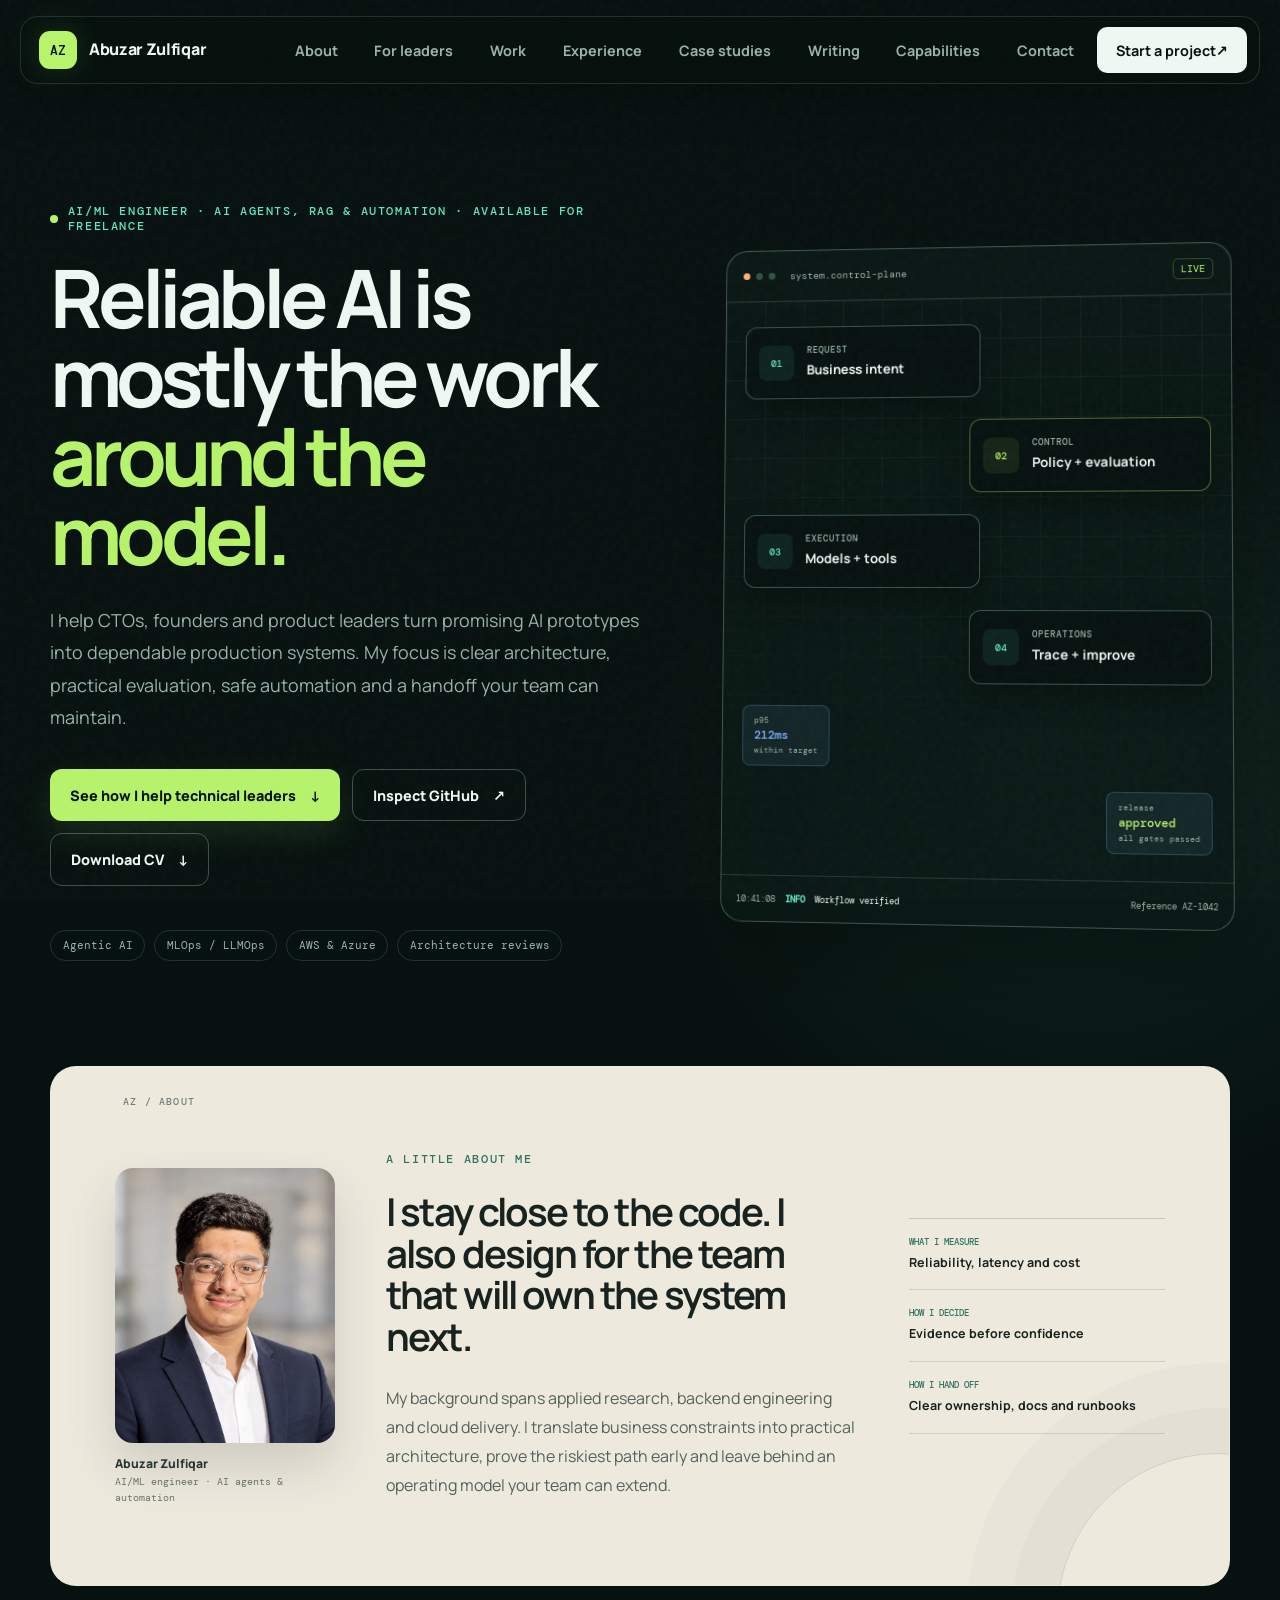
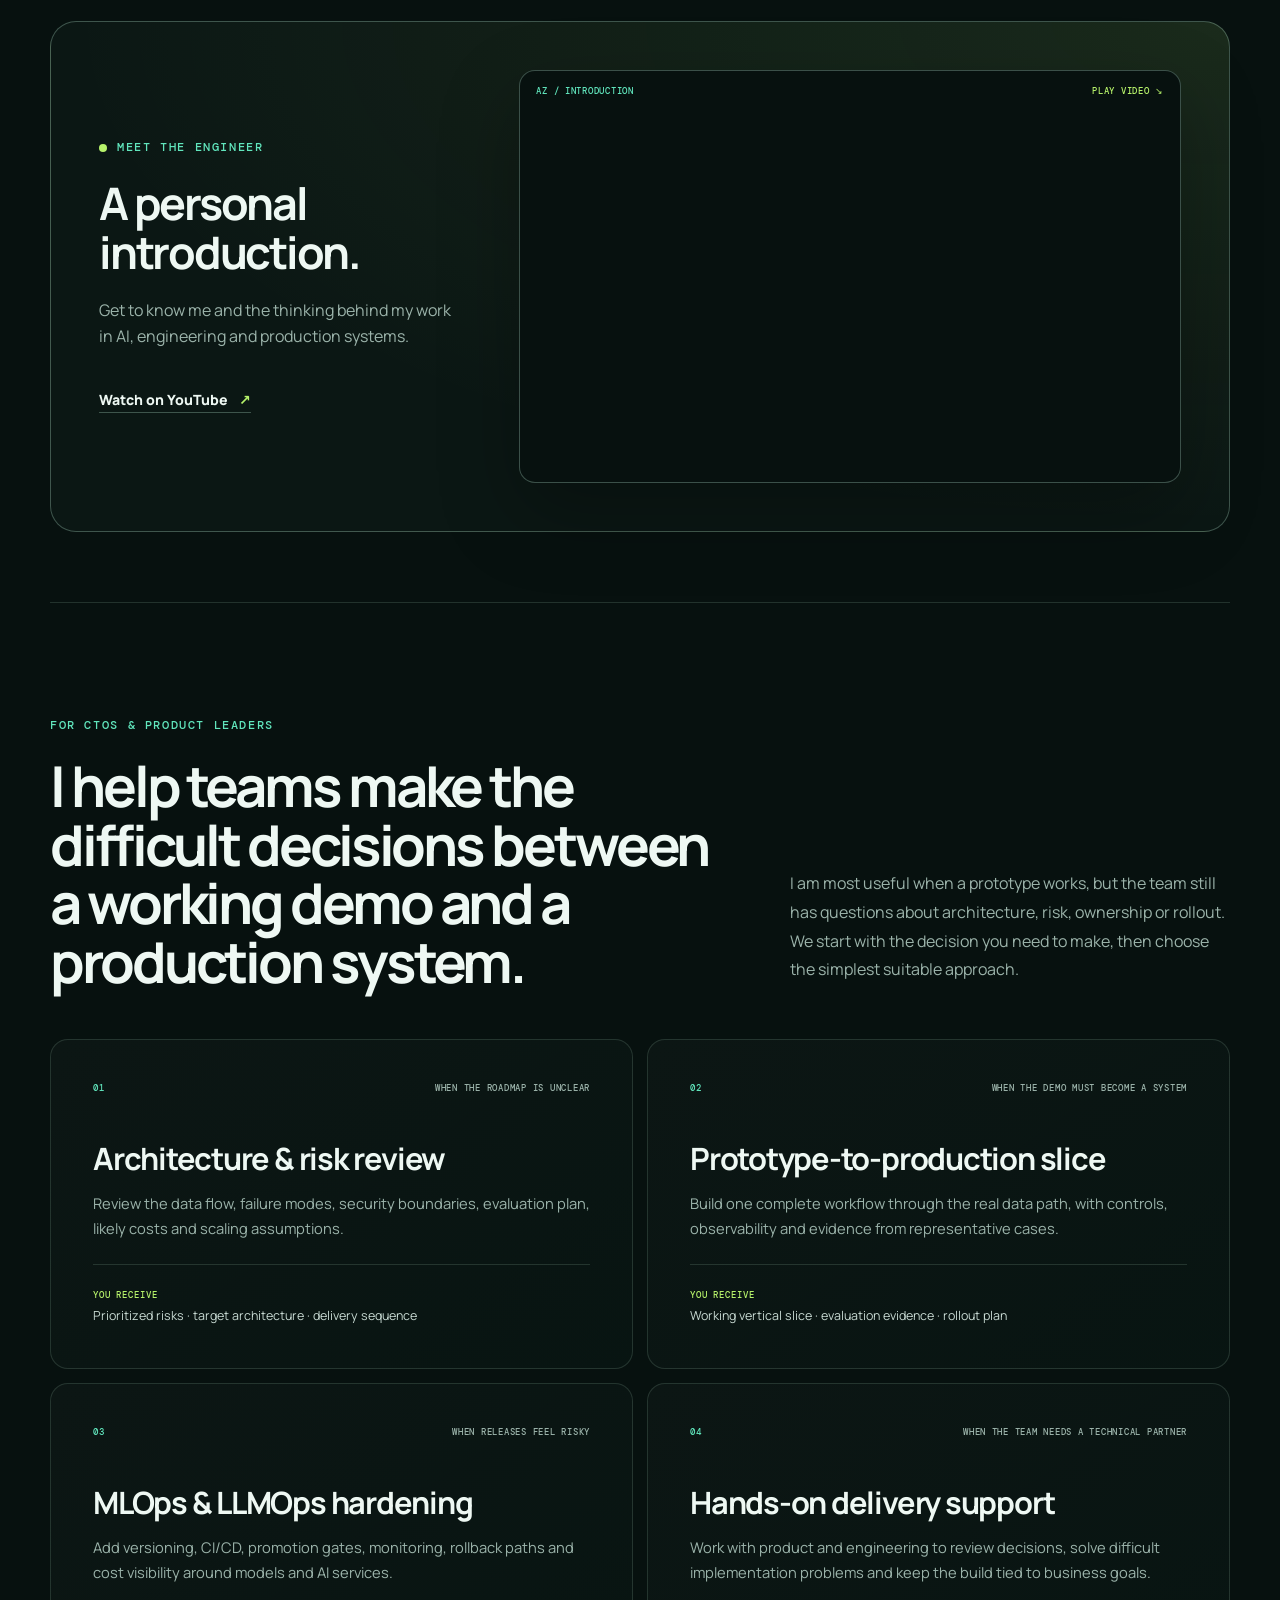
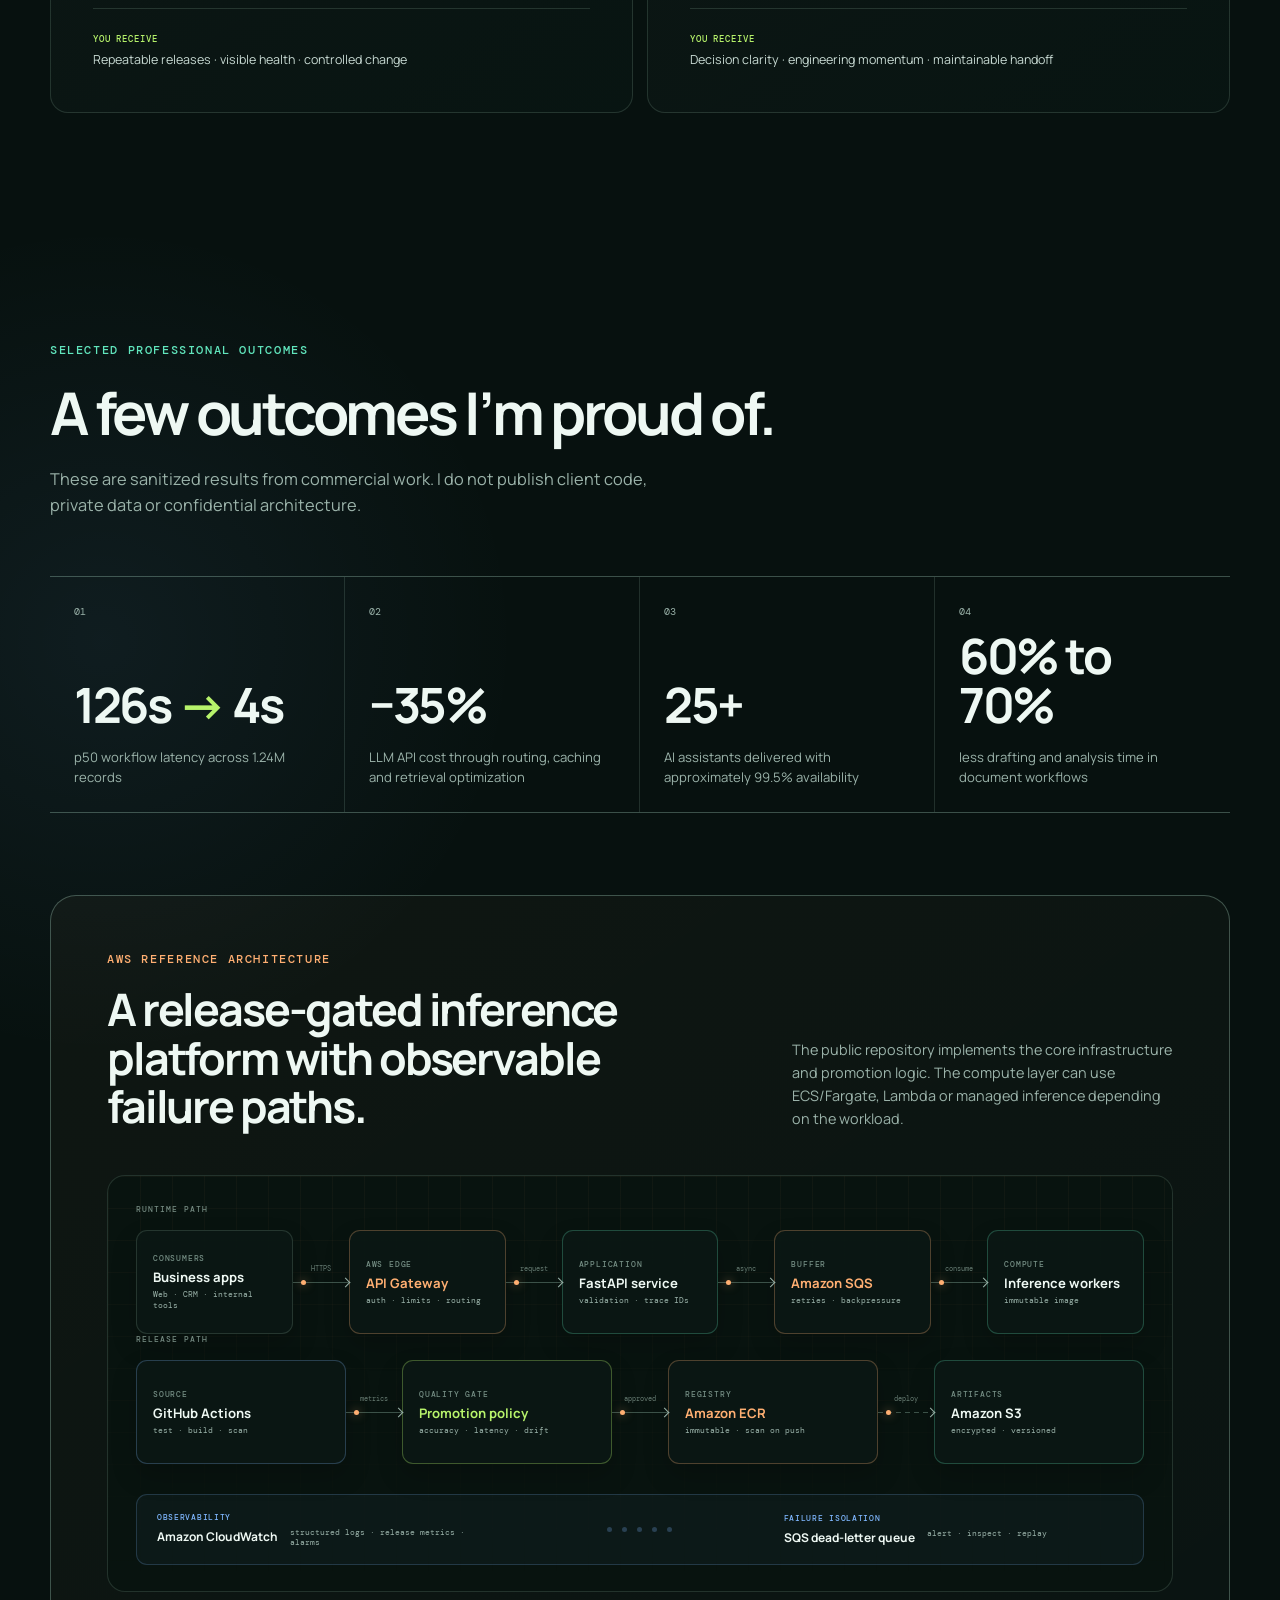
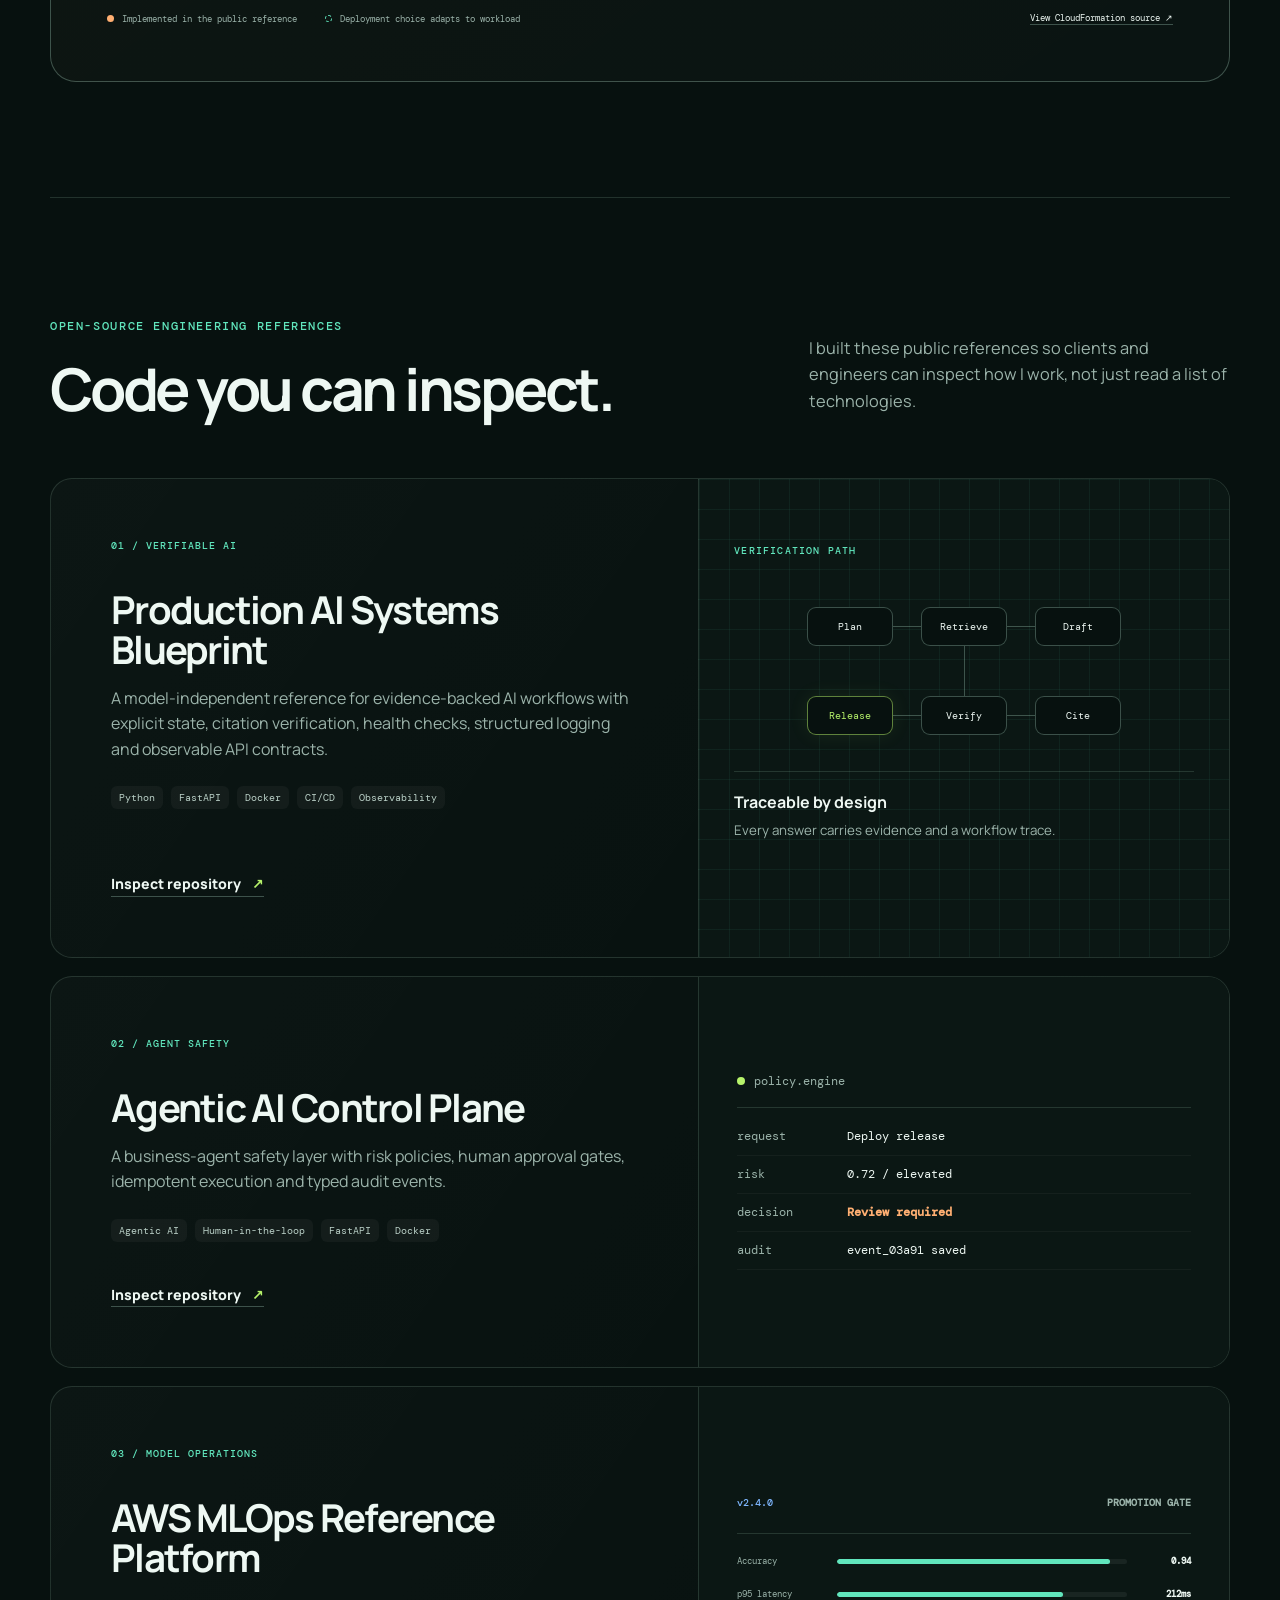
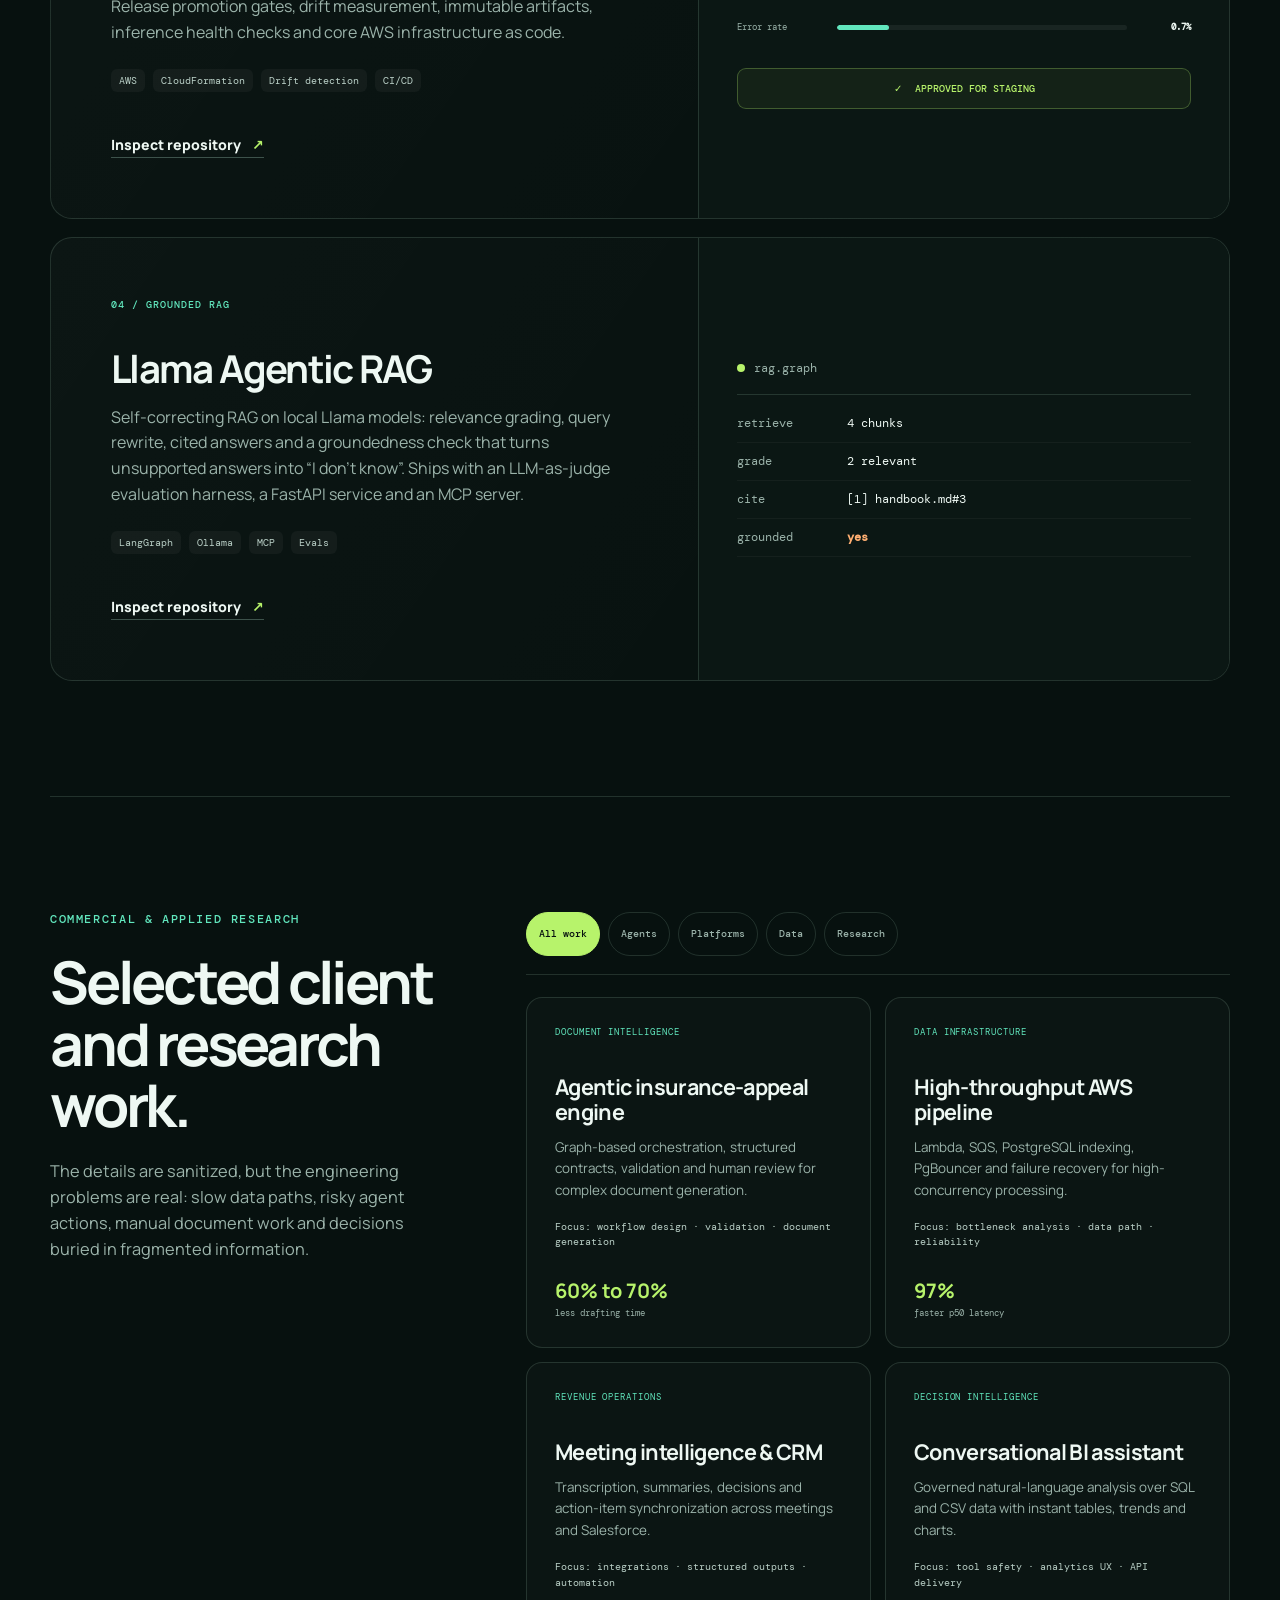
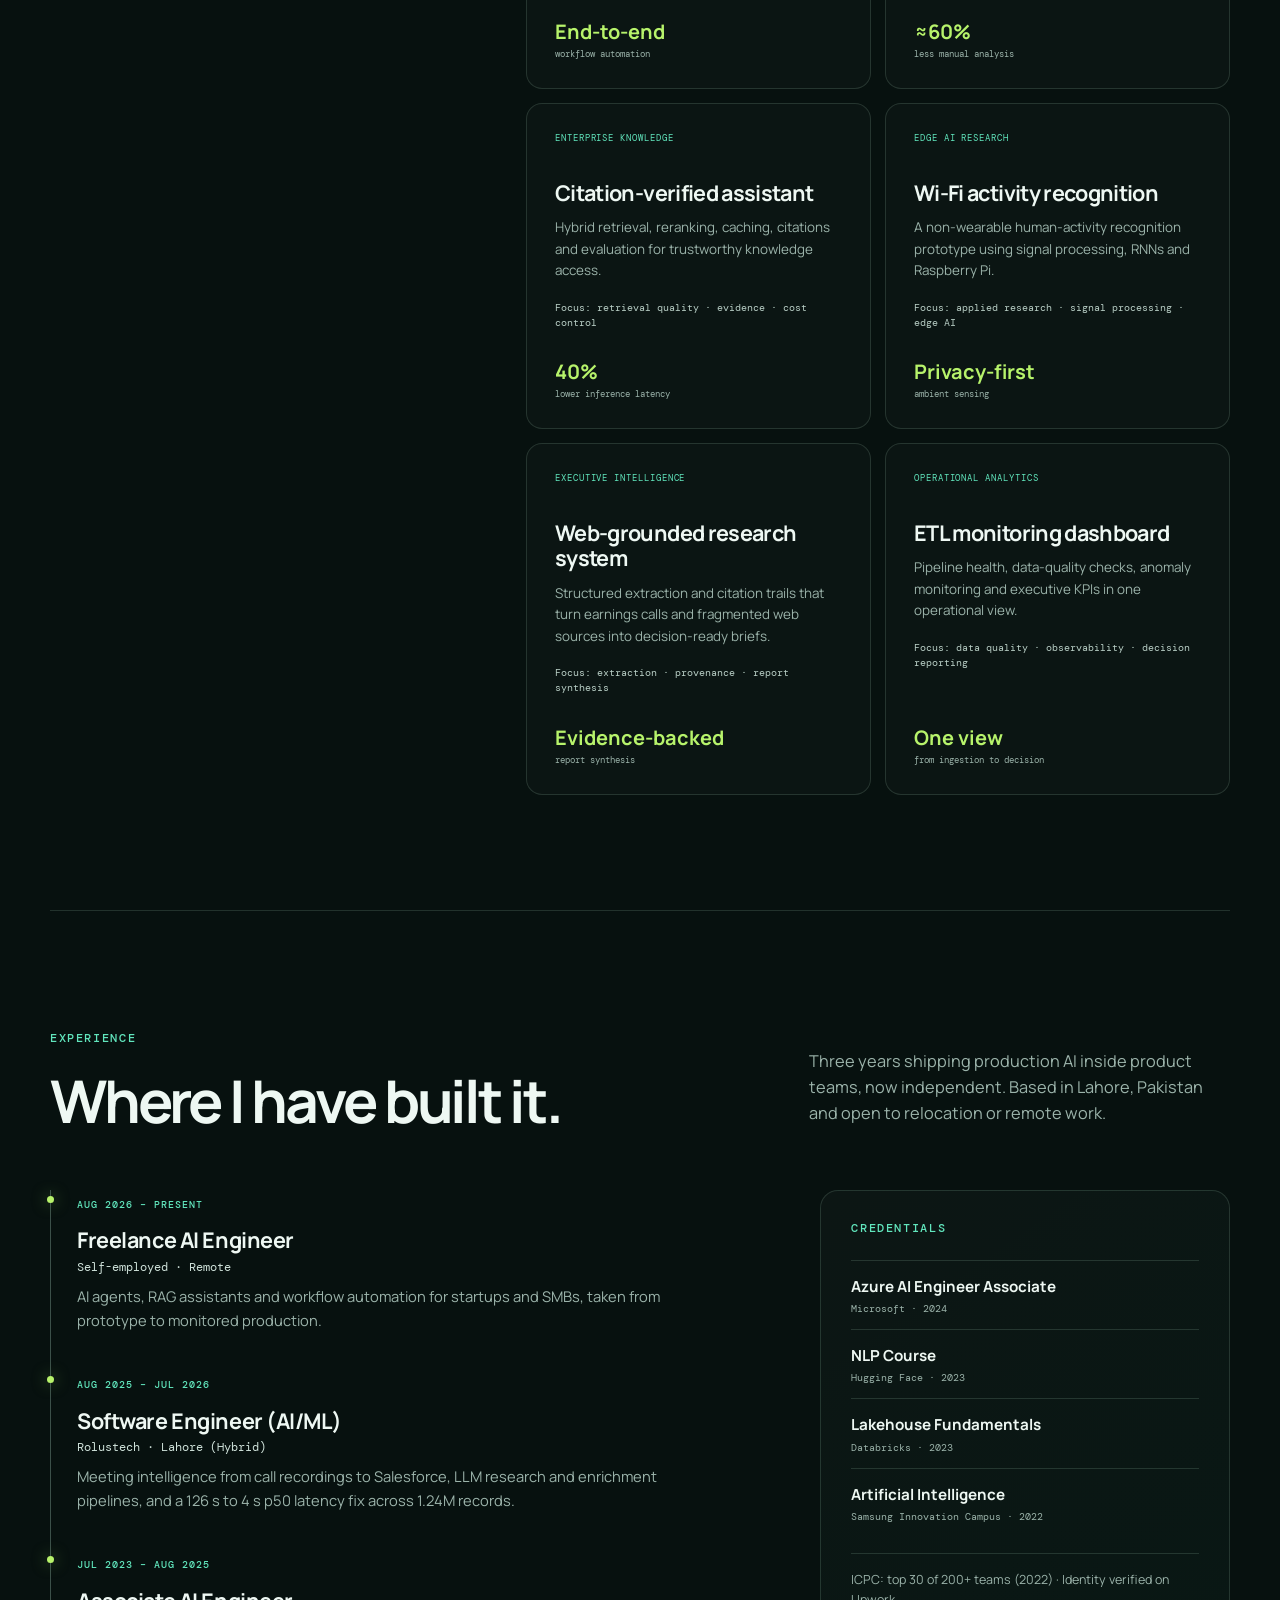
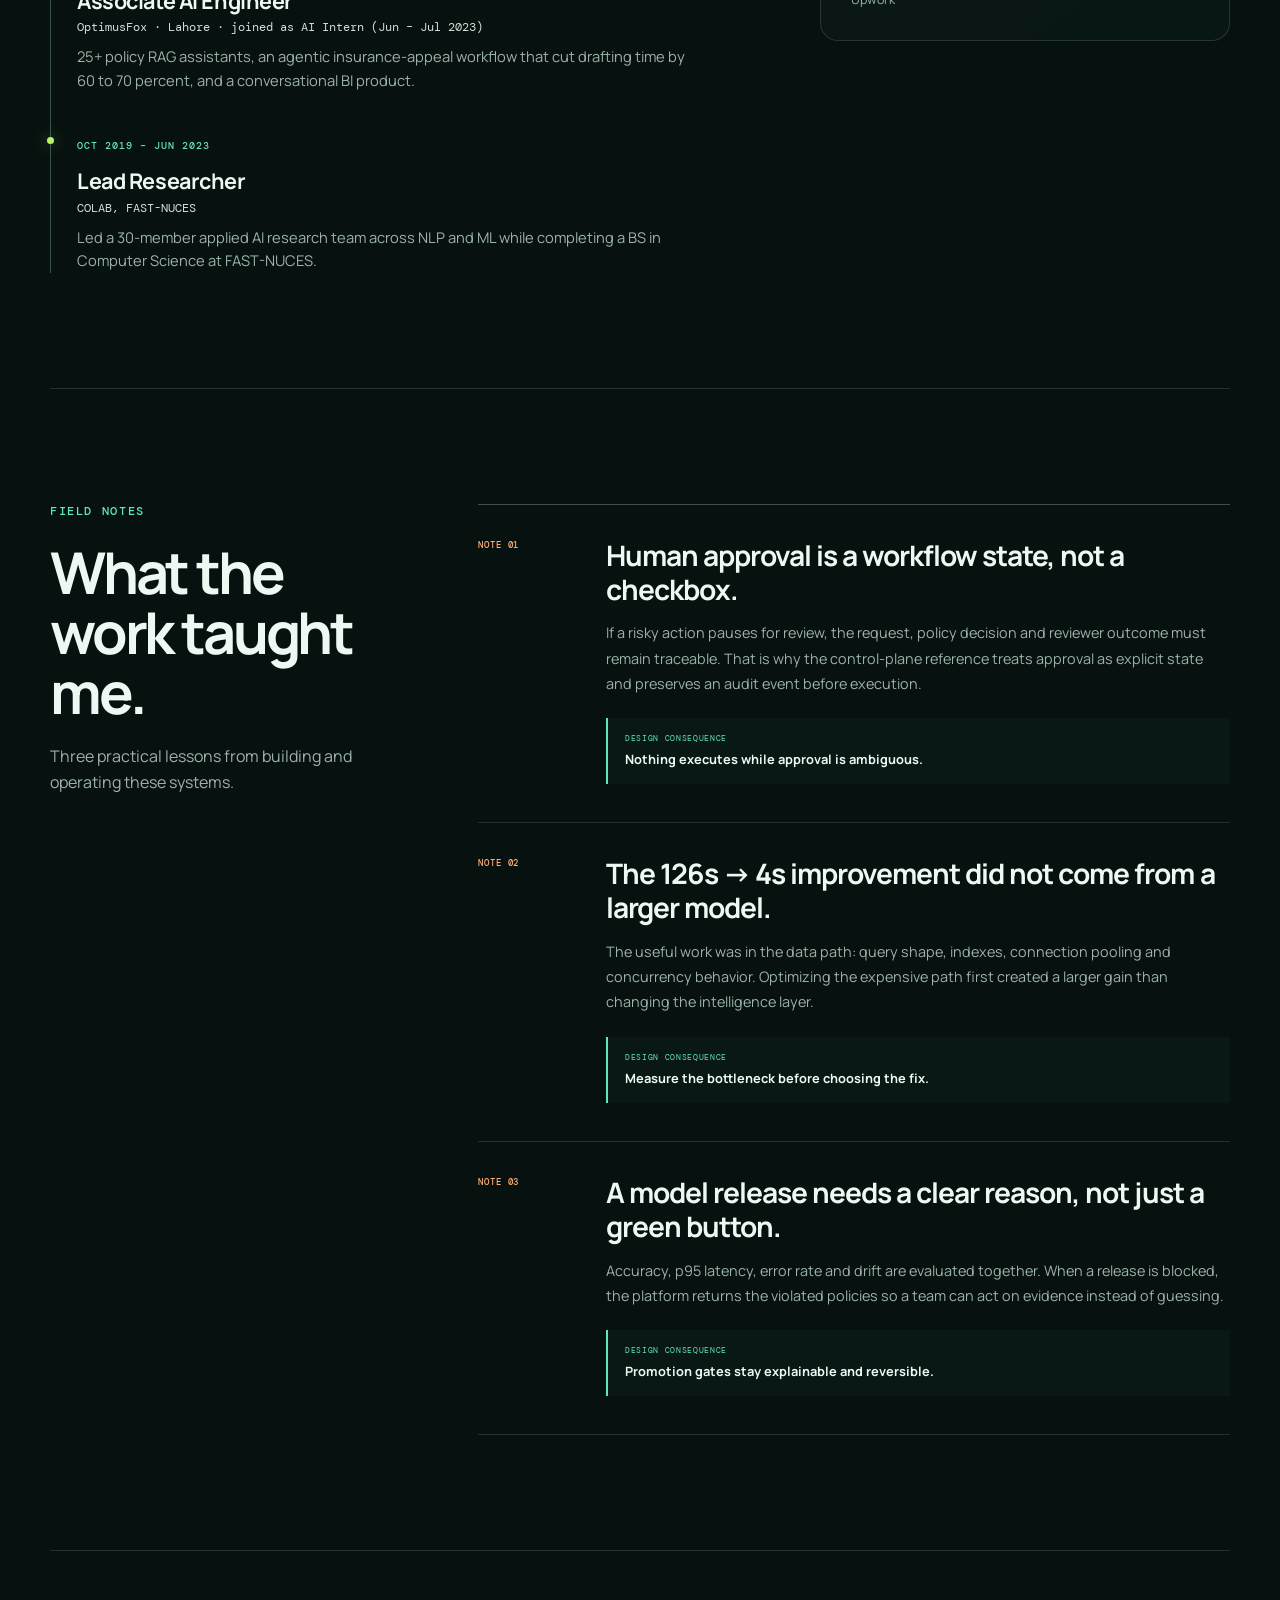
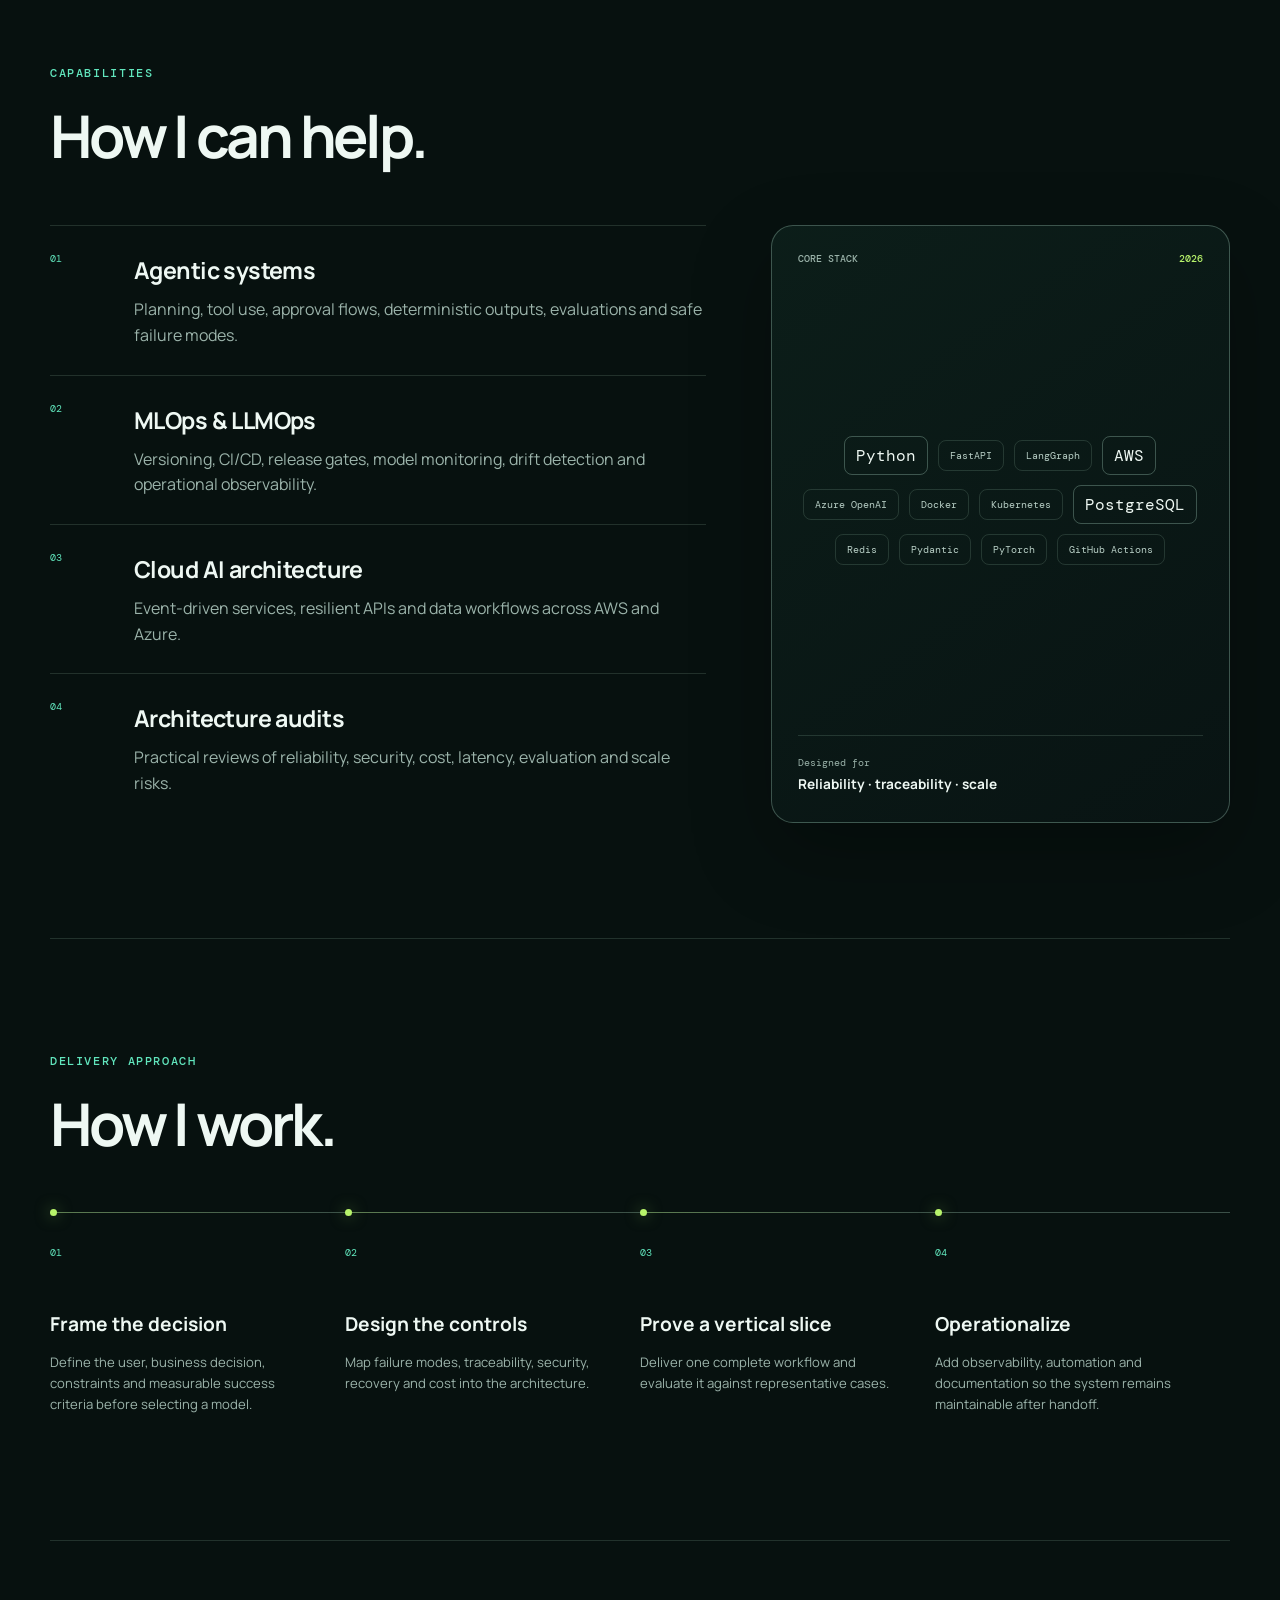
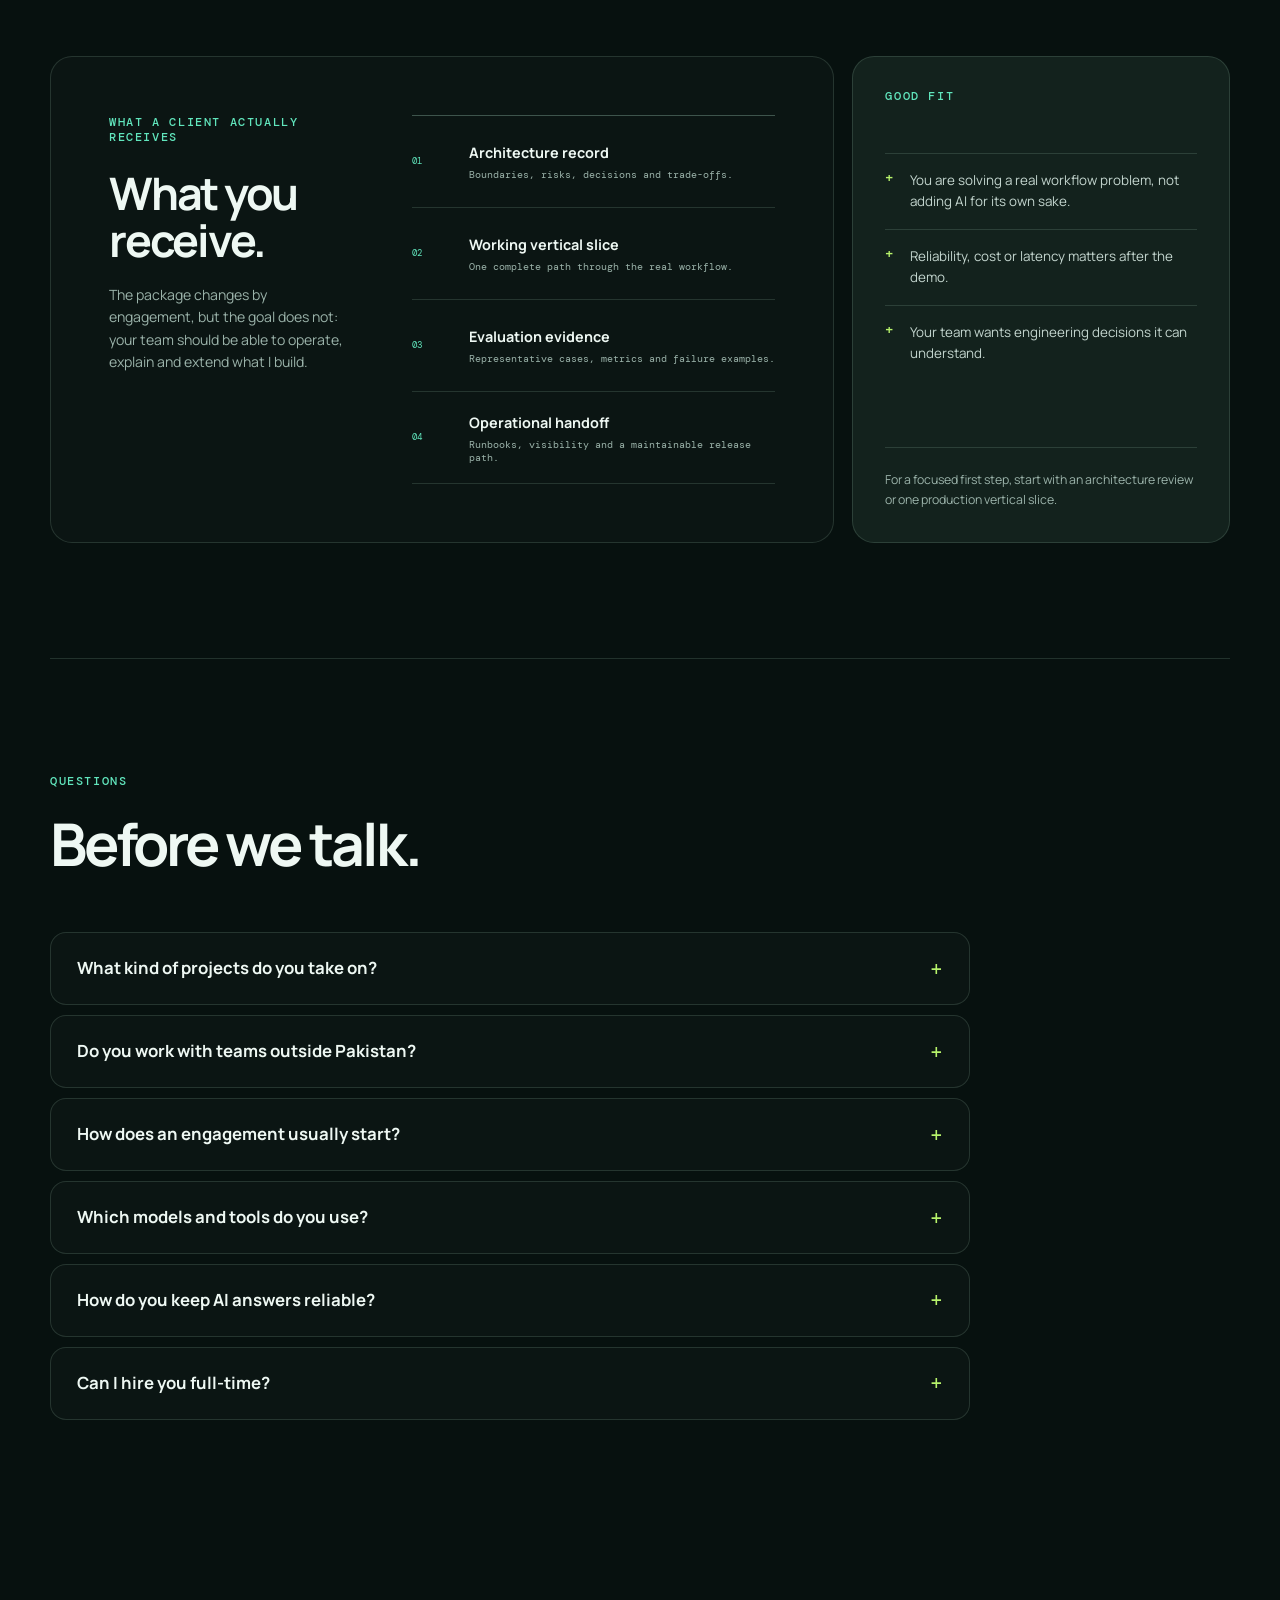
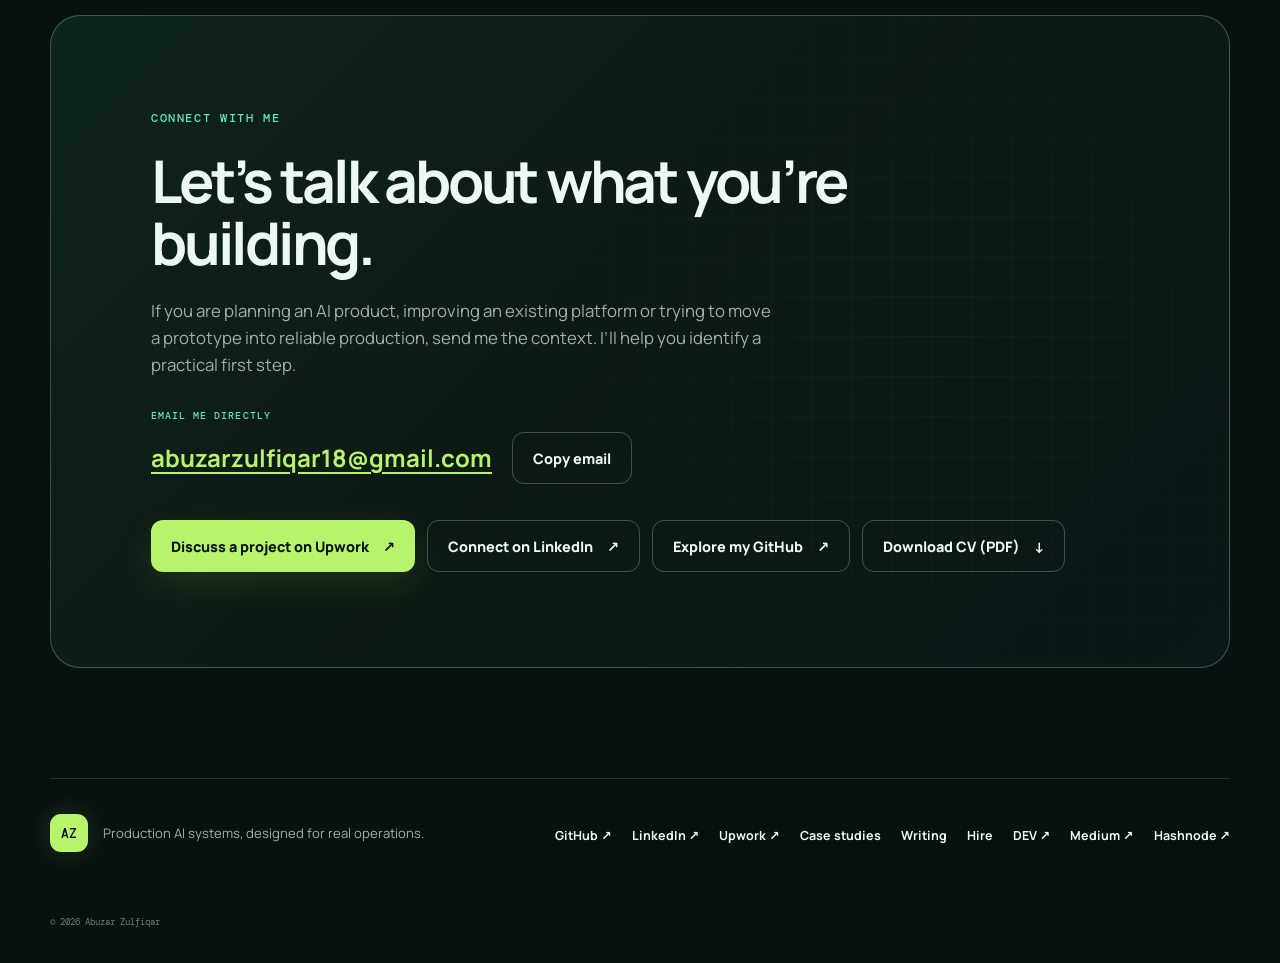
==== commit 9dcefc4a: "Footer: link DEV, Medium and Hashnode profiles" ====
--- a/index.html
+++ b/index.html
@@ -624,6 +624,9 @@
       <a href="projects/">Case studies</a>
       <a href="blog/">Writing</a>
       <a href="hire-ai-engineer/">Hire</a>
+      <a href="https://dev.to/abuzar18" target="_blank" rel="me noreferrer">DEV ↗</a>
+      <a href="https://medium.com/@abuzarzulfiqar18" target="_blank" rel="me noreferrer">Medium ↗</a>
+      <a href="https://abuzar18.hashnode.dev/" target="_blank" rel="me noreferrer">Hashnode ↗</a>
     </nav>
     <p class="copyright">© <span id="year"></span> Abuzar Zulfiqar</p>
   </footer>
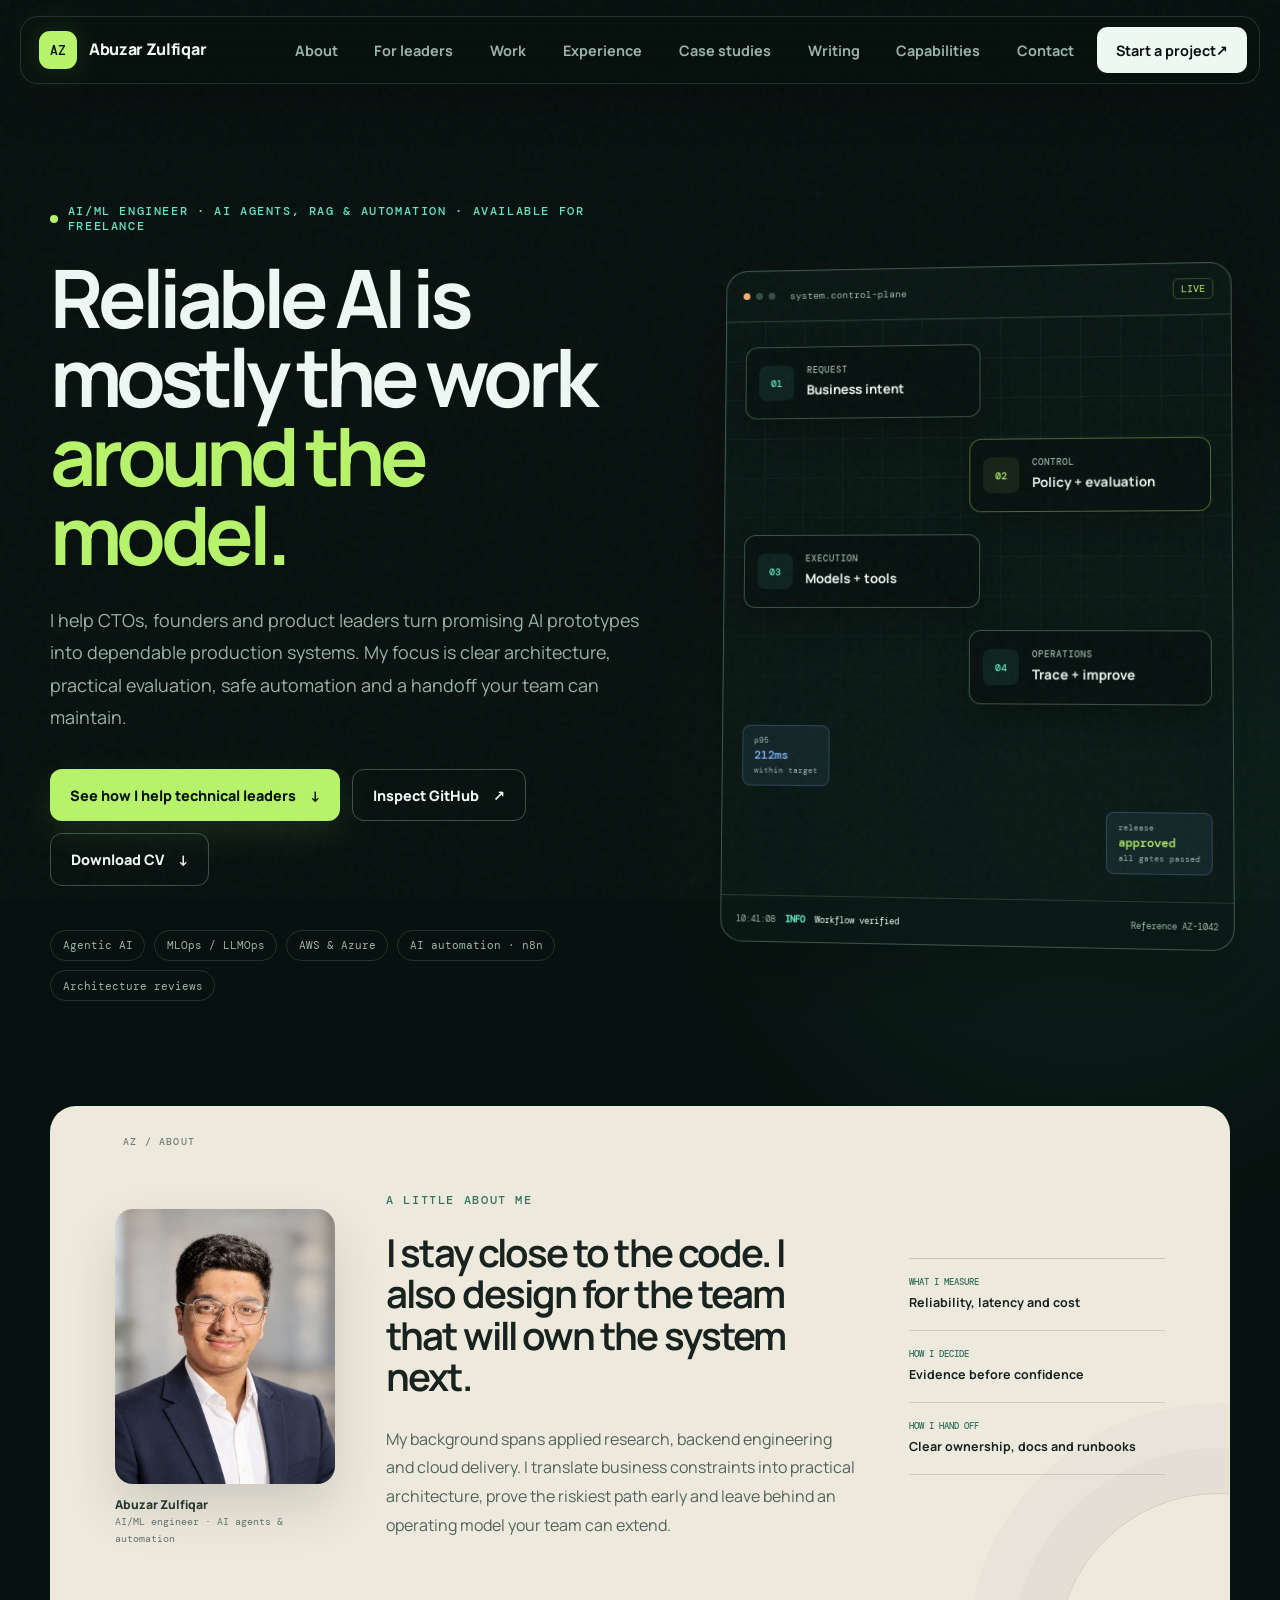
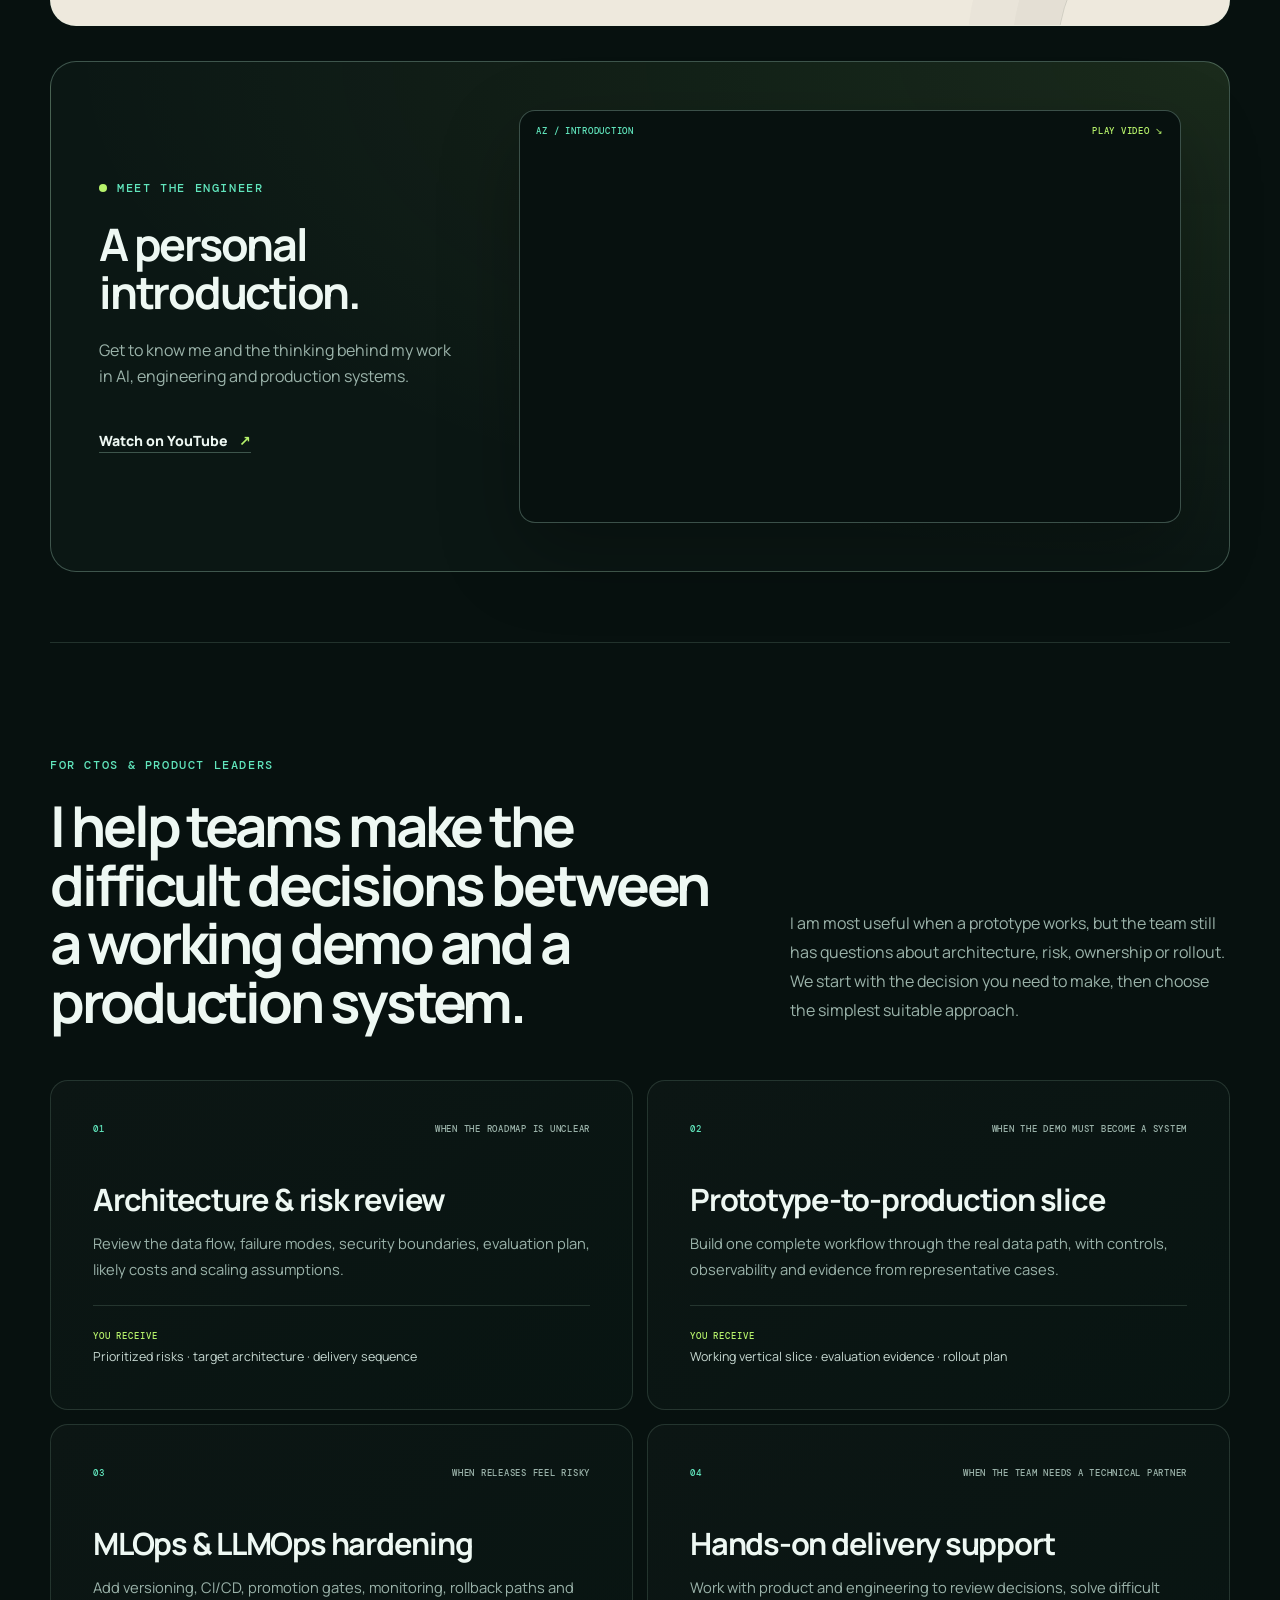
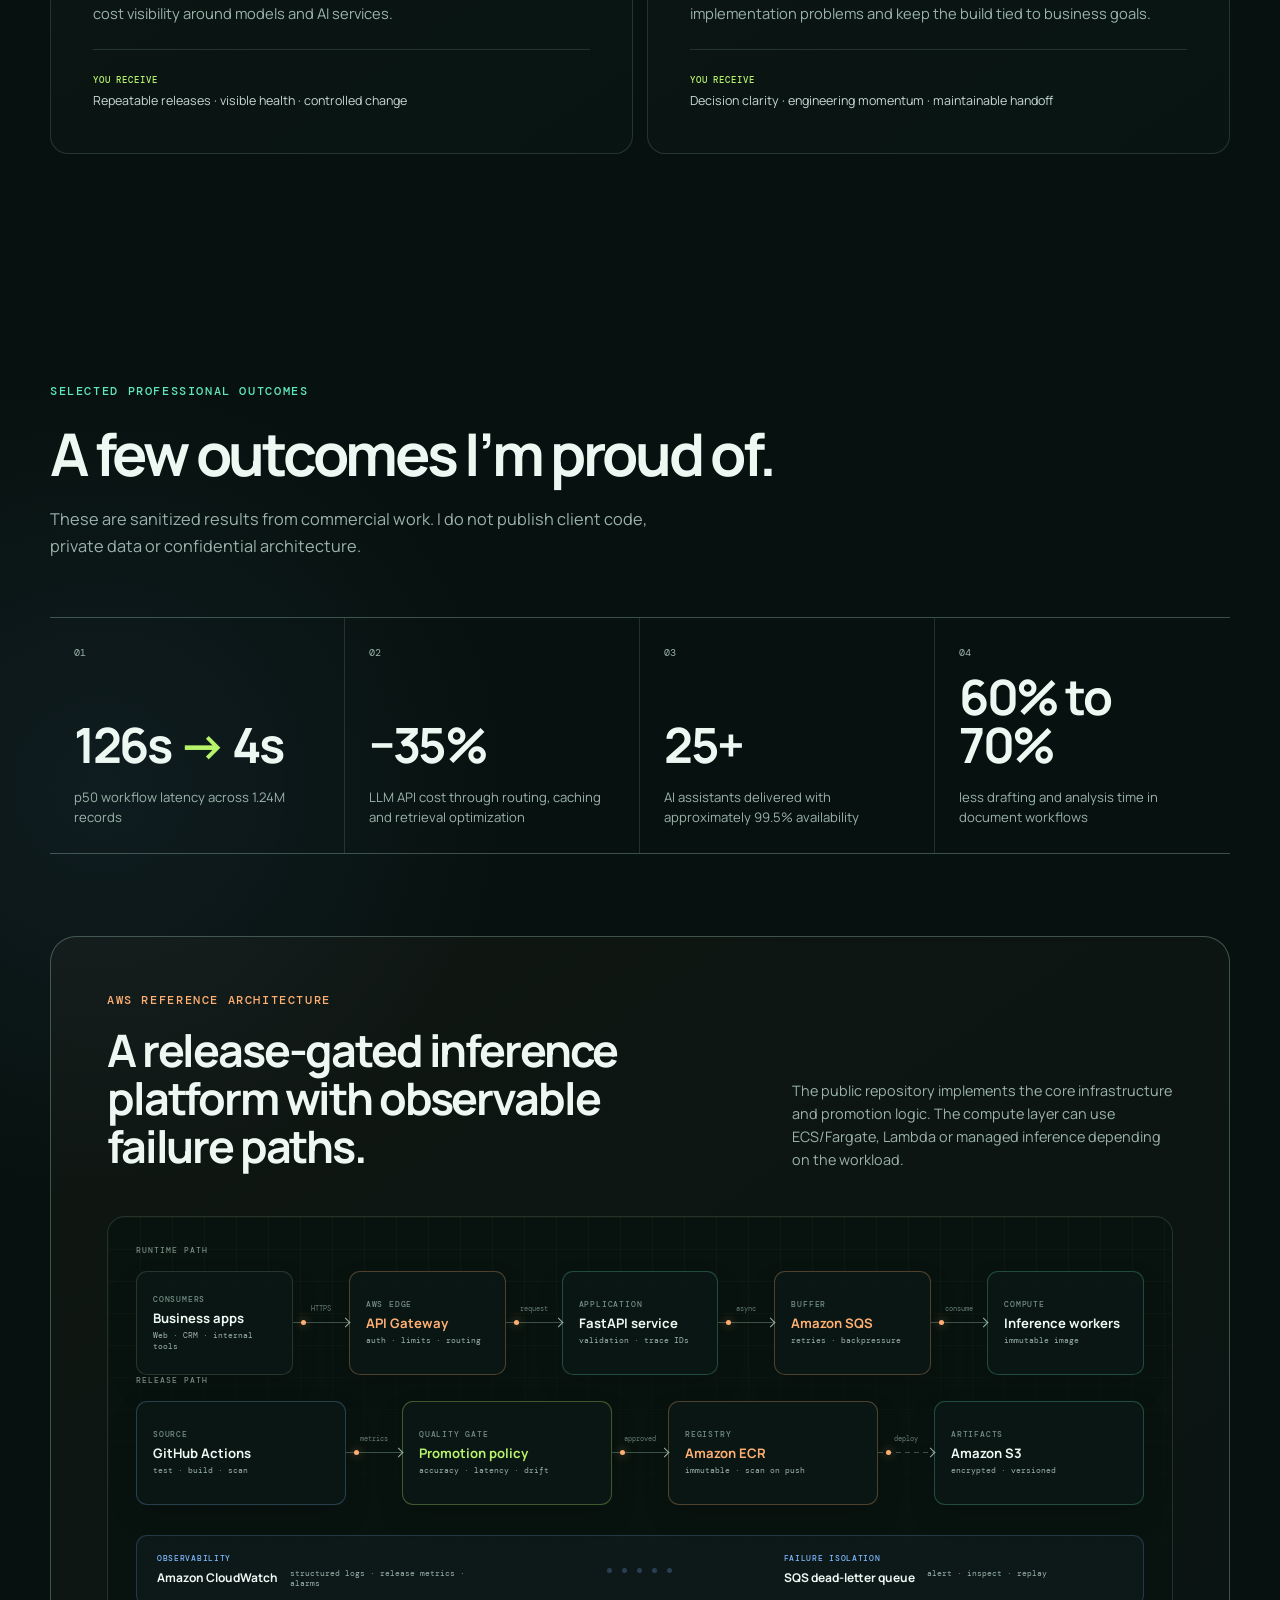
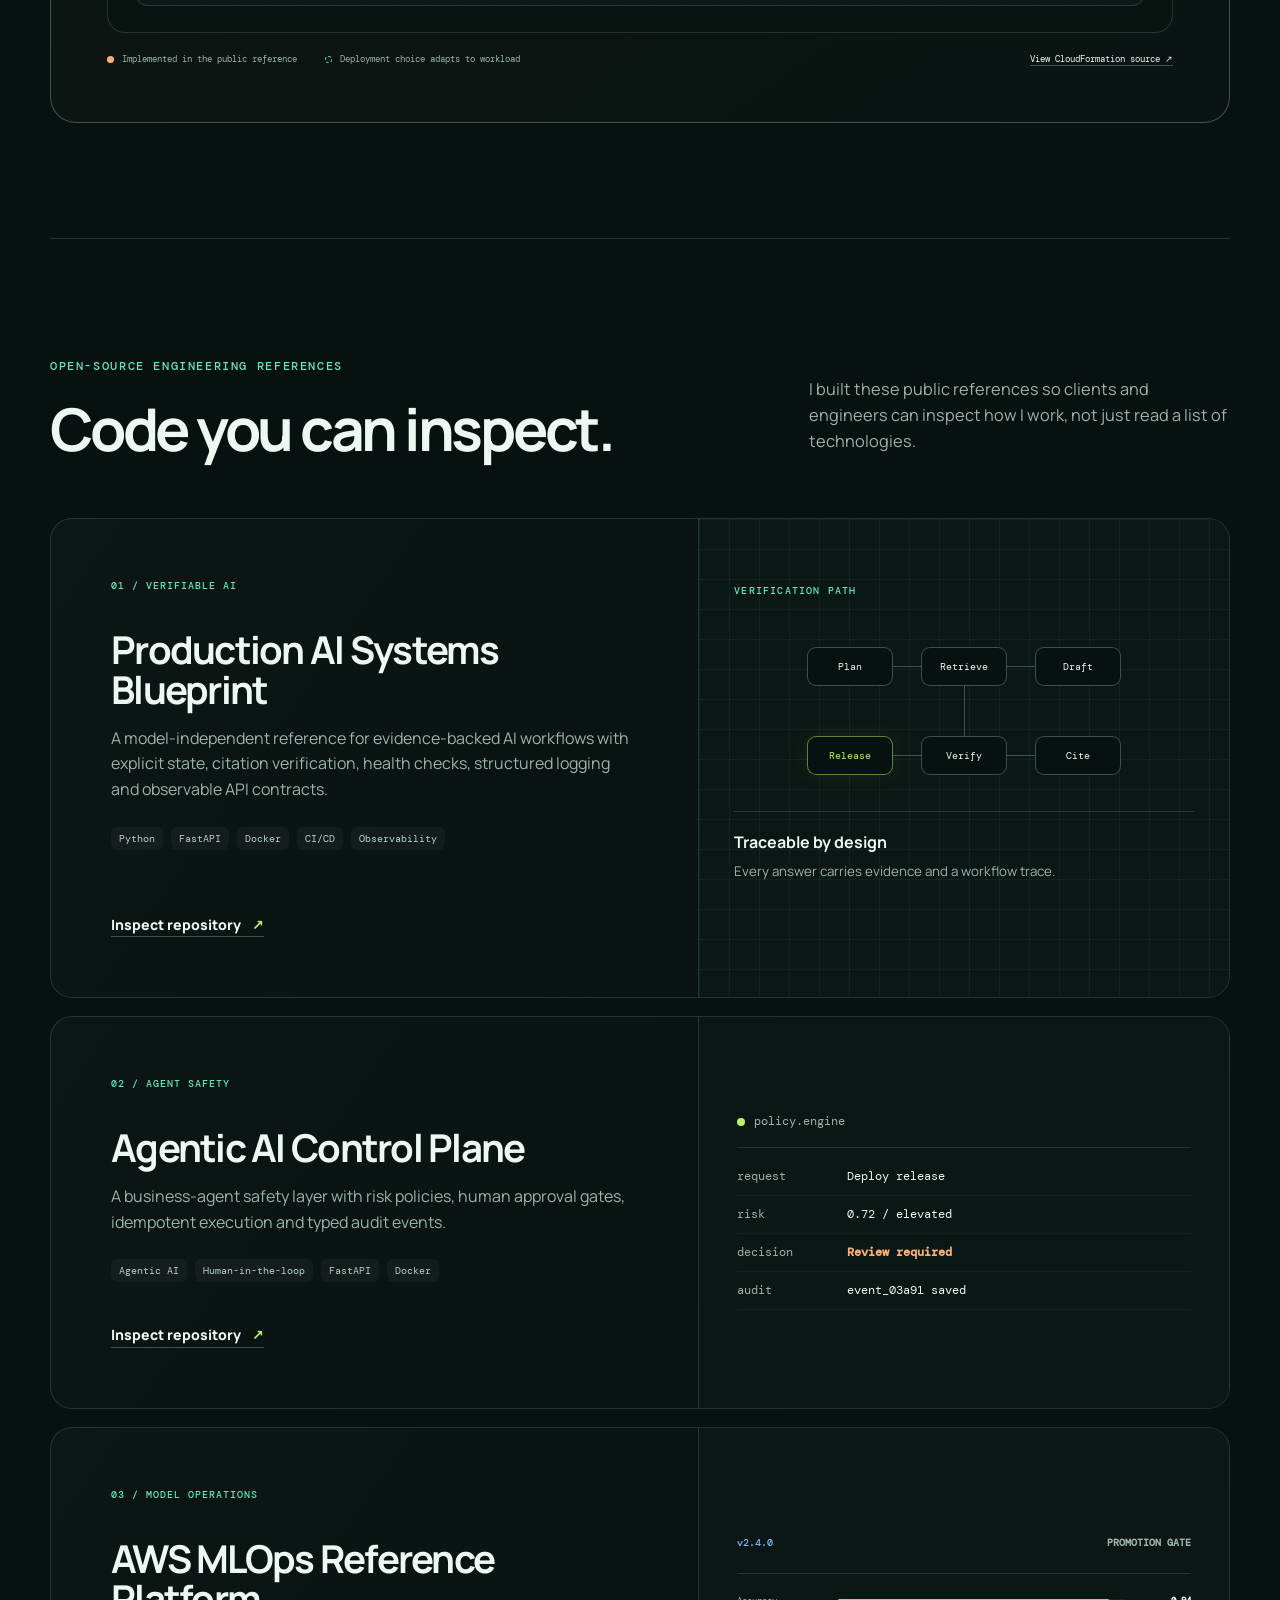
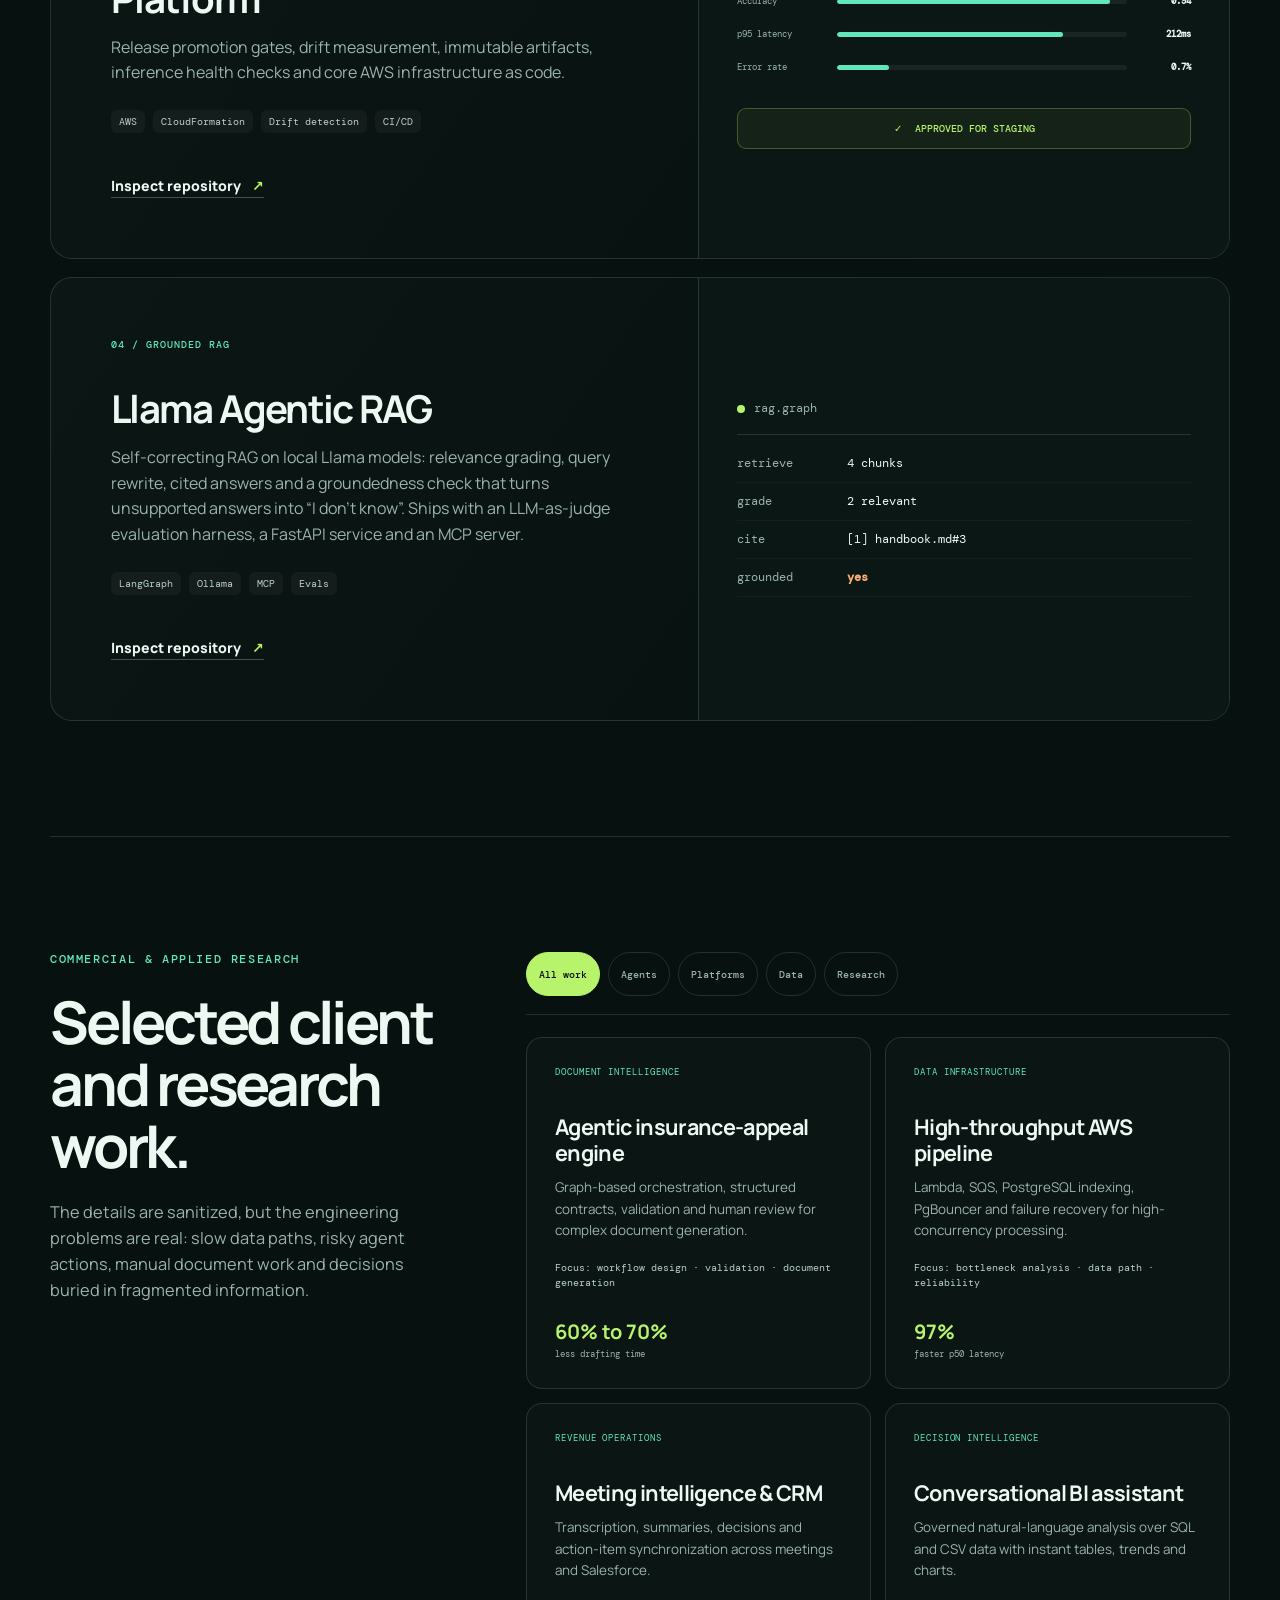
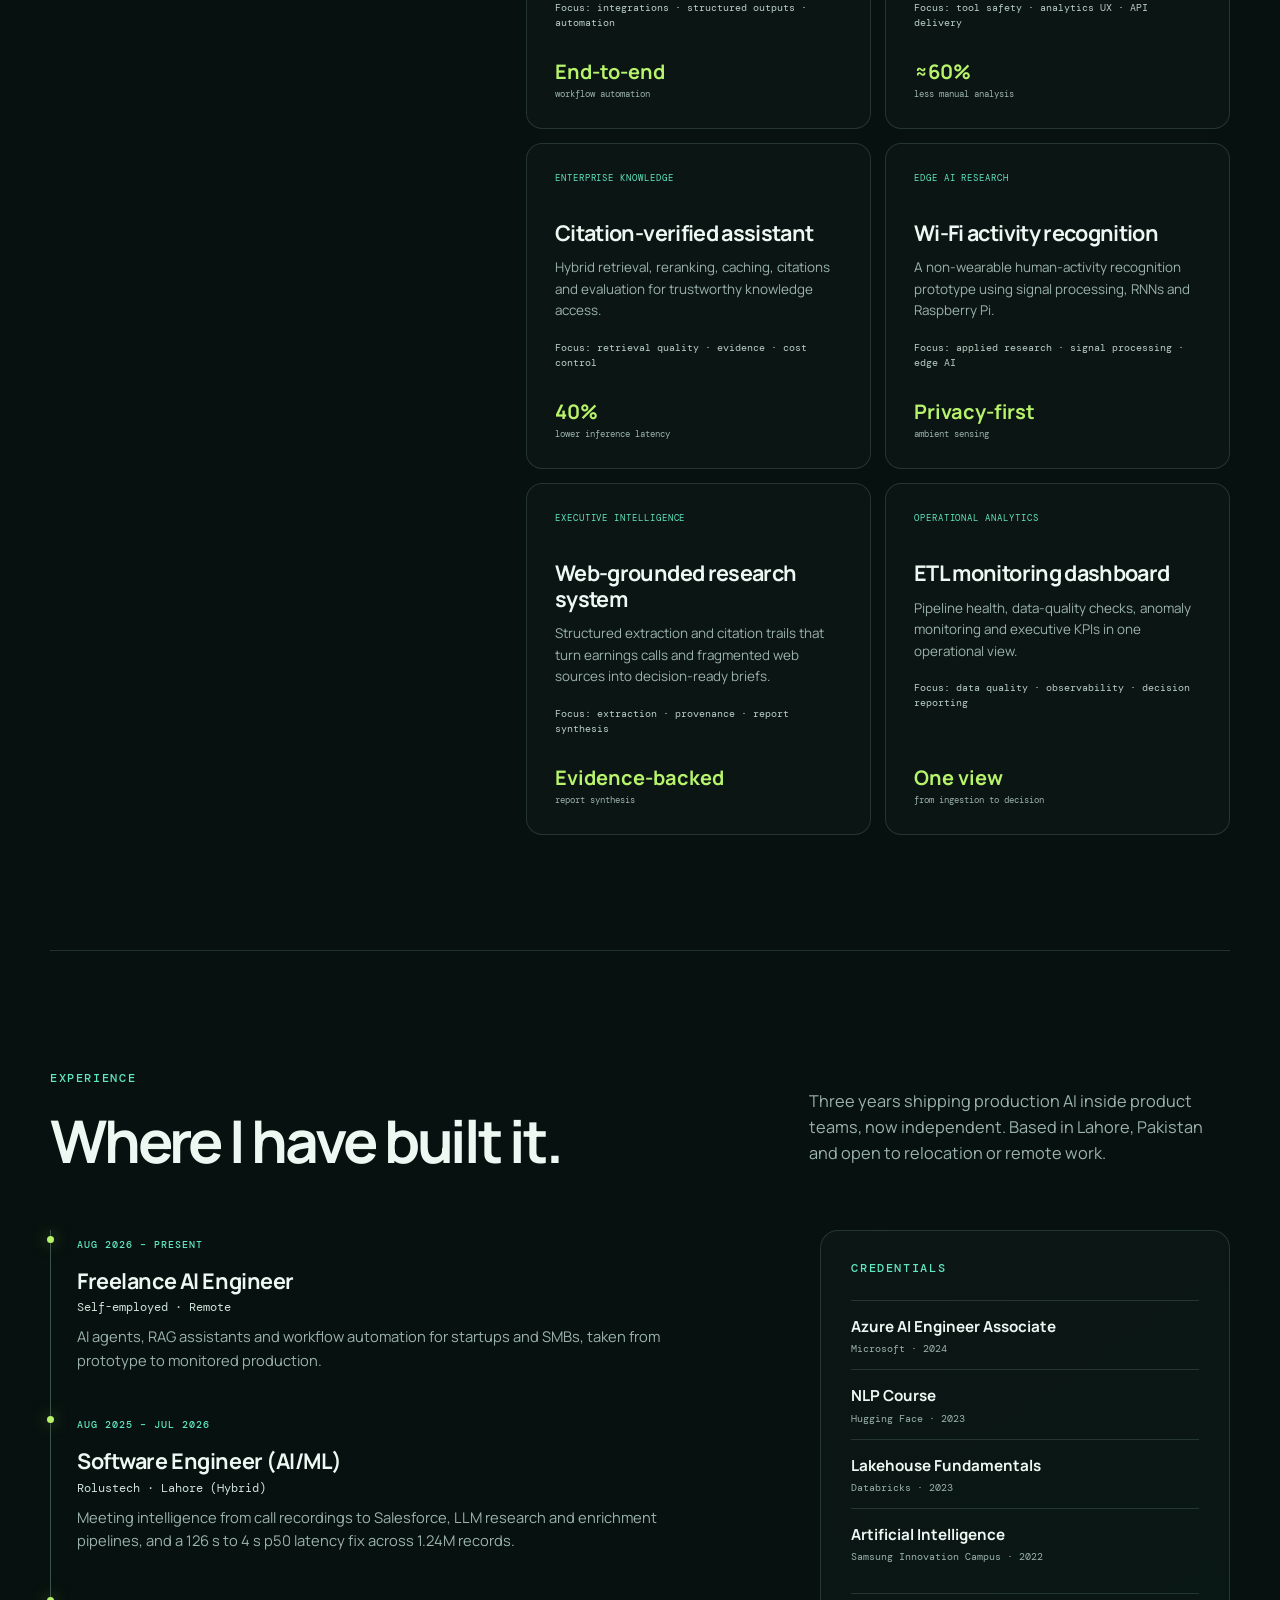
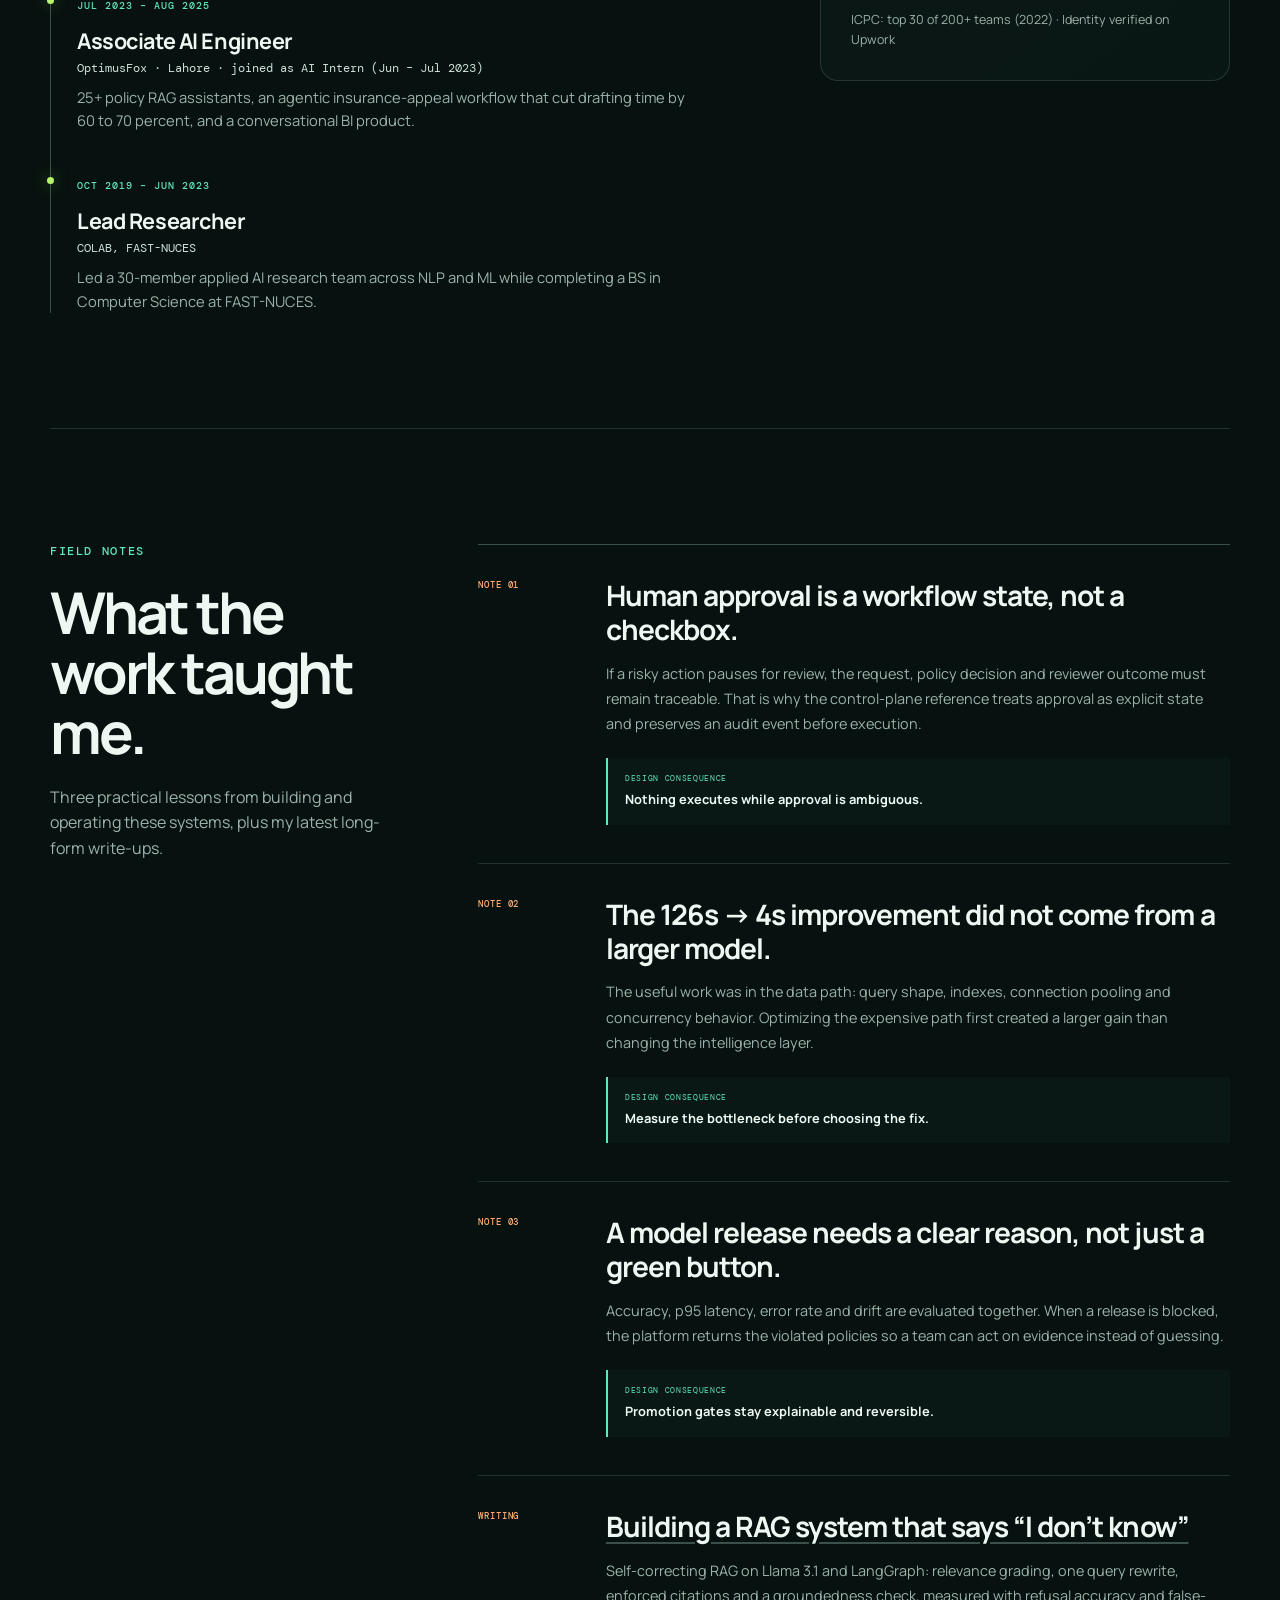
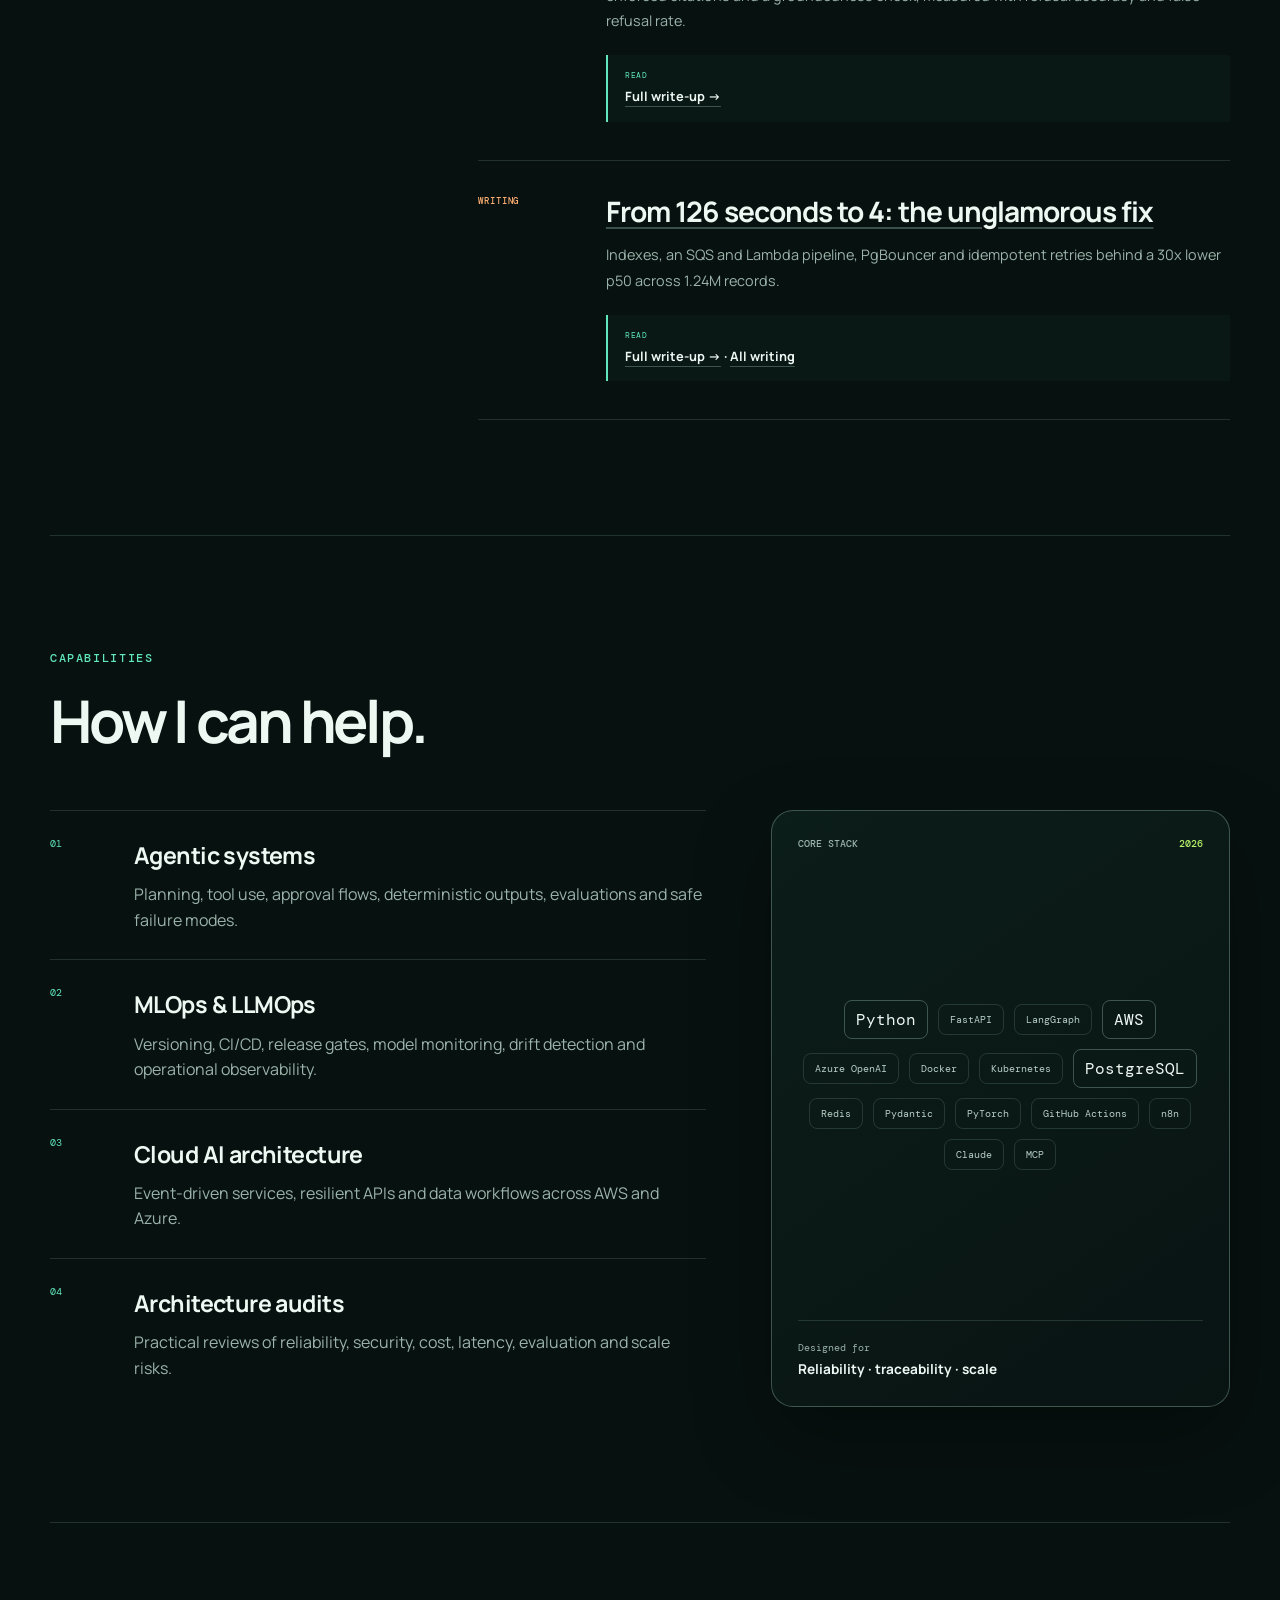
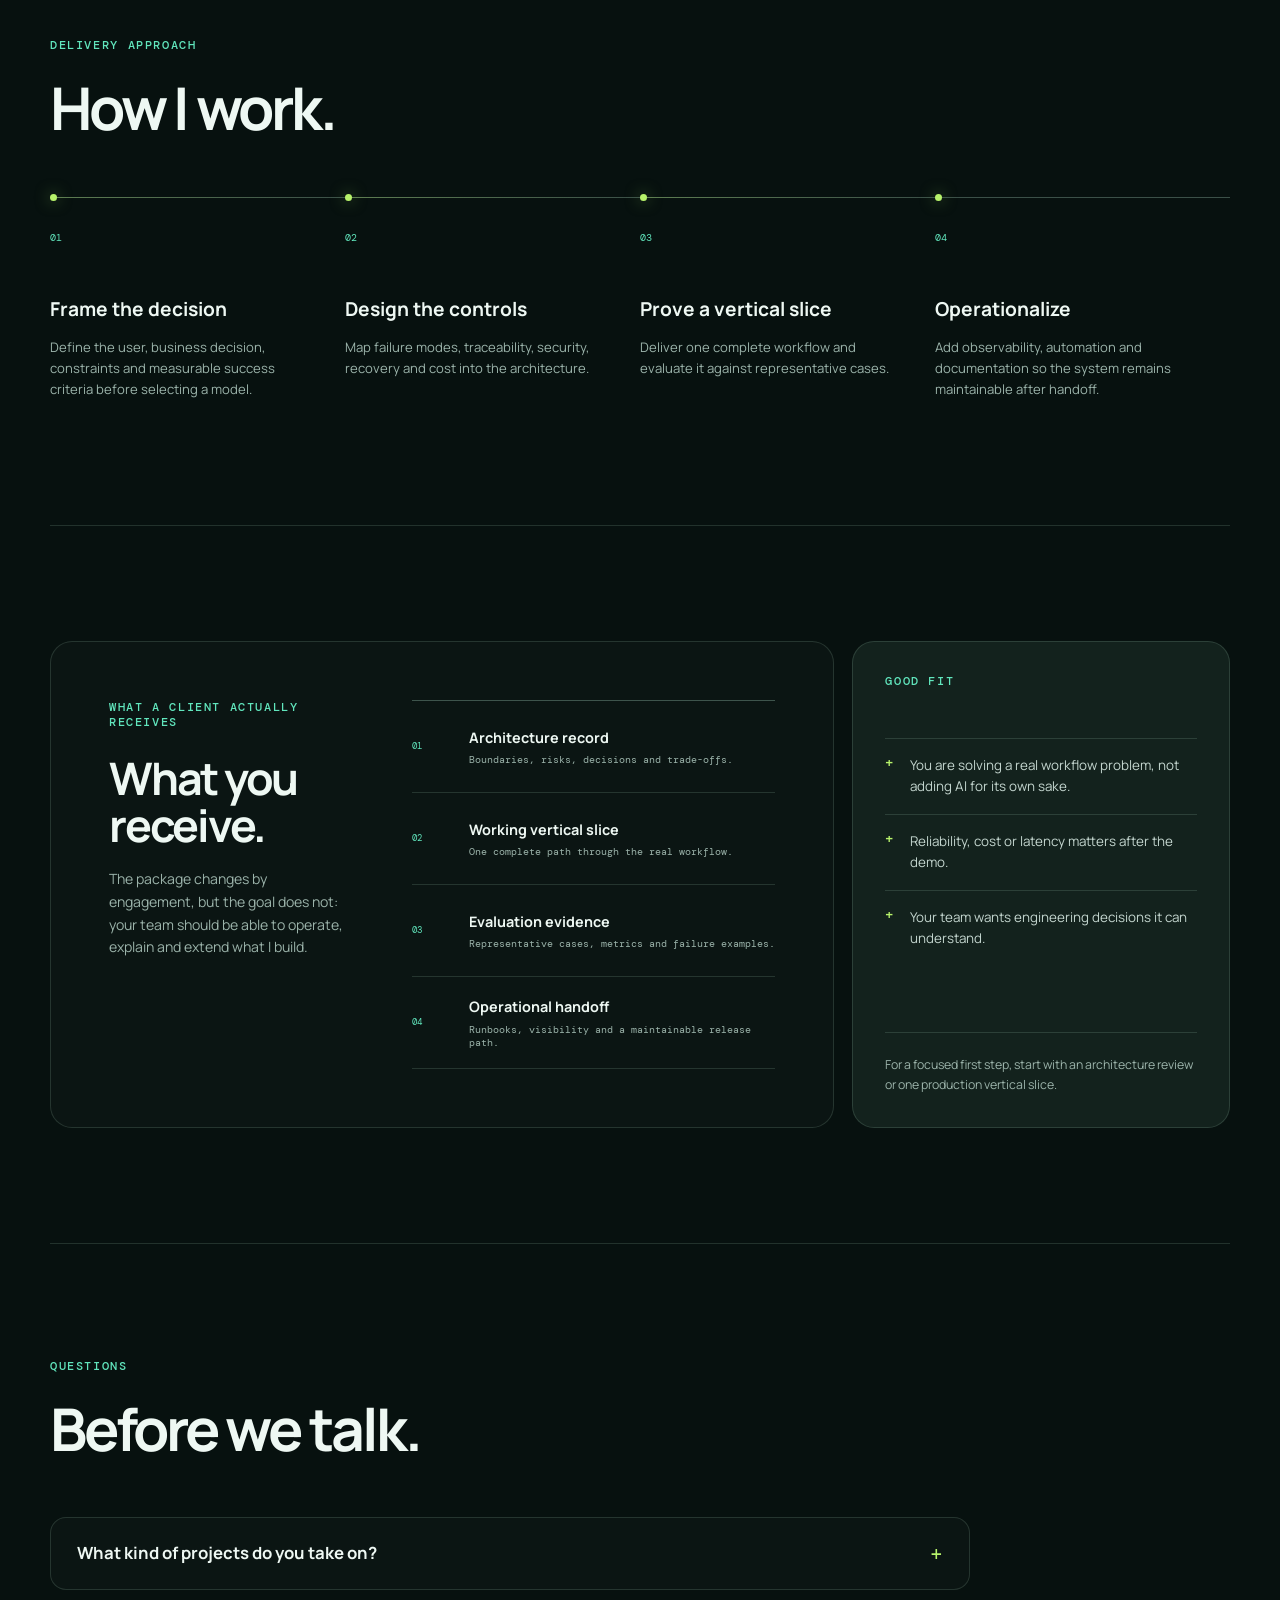
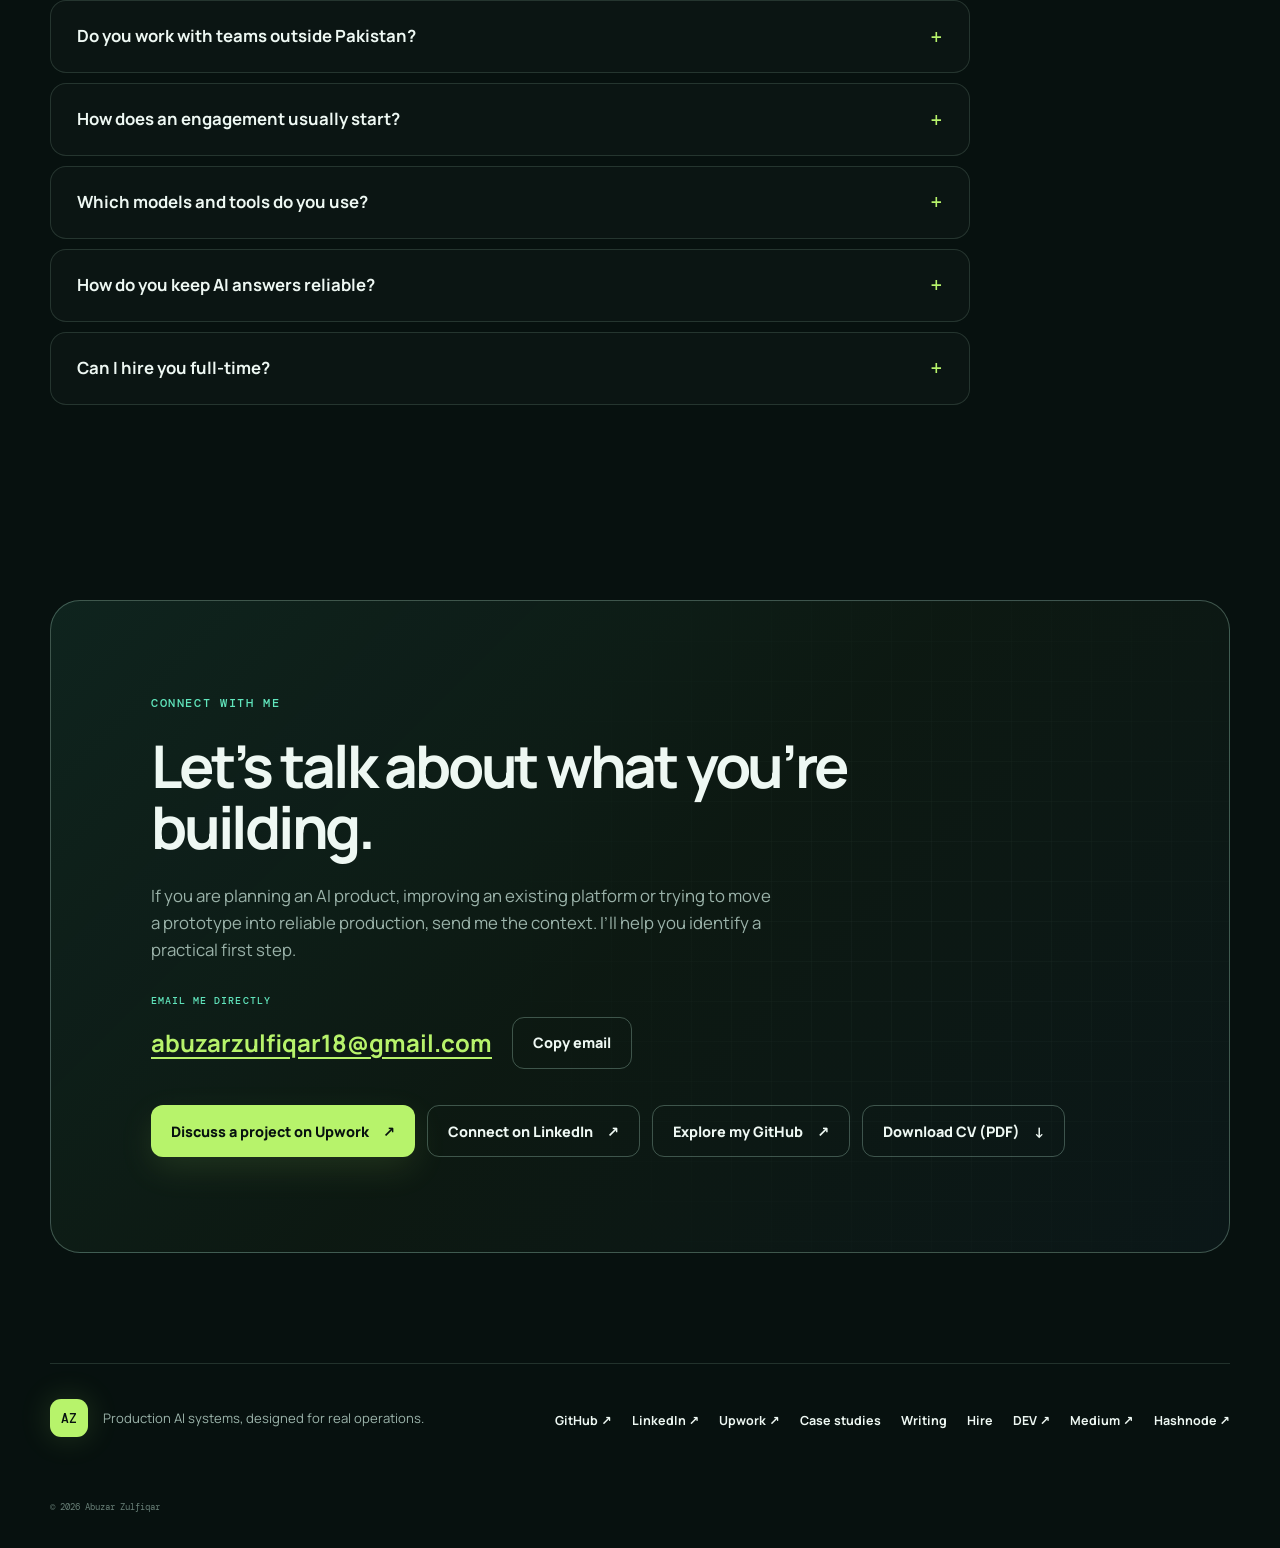
==== commit 99d1cf5c: "Homepage: link latest writing, add n8n/Claude/MCP, reveal fallback" ====
--- a/index.html
+++ b/index.html
@@ -109,6 +109,7 @@
           <span>Agentic AI</span>
           <span>MLOps / LLMOps</span>
           <span>AWS &amp; Azure</span>
+          <span>AI automation &middot; n8n</span>
           <span>Architecture reviews</span>
         </div>
       </div>
@@ -486,7 +487,7 @@
       <div class="field-notes-heading reveal">
         <p class="eyebrow">Field notes</p>
         <h2 id="notes-title">What the work taught me.</h2>
-        <p>Three practical lessons from building and operating these systems.</p>
+        <p>Three practical lessons from building and operating these systems, plus my latest long-form write-ups.</p>
       </div>
       <div class="notes-ledger">
         <article class="field-note reveal">
@@ -506,6 +507,18 @@
           <h3>A model release needs a clear reason, not just a green button.</h3>
           <p>Accuracy, p95 latency, error rate and drift are evaluated together. When a release is blocked, the platform returns the violated policies so a team can act on evidence instead of guessing.</p>
           <div class="note-takeaway"><span>Design consequence</span><b>Promotion gates stay explainable and reversible.</b></div>
+        </article>
+        <article class="field-note reveal">
+          <span class="note-number">WRITING</span>
+          <h3><a href="blog/self-correcting-rag-llama-langgraph/">Building a RAG system that says &ldquo;I don&rsquo;t know&rdquo;</a></h3>
+          <p>Self-correcting RAG on Llama 3.1 and LangGraph: relevance grading, one query rewrite, enforced citations and a groundedness check, measured with refusal accuracy and false-refusal rate.</p>
+          <div class="note-takeaway"><span>Read</span><b><a href="blog/self-correcting-rag-llama-langgraph/">Full write-up &rarr;</a></b></div>
+        </article>
+        <article class="field-note reveal">
+          <span class="note-number">WRITING</span>
+          <h3><a href="blog/126-seconds-to-4-postgres-lambda-sqs/">From 126 seconds to 4: the unglamorous fix</a></h3>
+          <p>Indexes, an SQS and Lambda pipeline, PgBouncer and idempotent retries behind a 30x lower p50 across 1.24M records.</p>
+          <div class="note-takeaway"><span>Read</span><b><a href="blog/126-seconds-to-4-postgres-lambda-sqs/">Full write-up &rarr;</a> &middot; <a href="blog/">All writing</a></b></div>
         </article>
       </div>
     </section>
@@ -533,7 +546,7 @@
         <aside class="stack-card reveal" aria-label="Core technology stack">
           <div class="stack-card-top"><span>CORE STACK</span><i>2026</i></div>
           <div class="stack-cloud">
-            <span class="stack-lg">Python</span><span>FastAPI</span><span>LangGraph</span><span class="stack-lg">AWS</span><span>Azure OpenAI</span><span>Docker</span><span>Kubernetes</span><span class="stack-lg">PostgreSQL</span><span>Redis</span><span>Pydantic</span><span>PyTorch</span><span>GitHub Actions</span>
+            <span class="stack-lg">Python</span><span>FastAPI</span><span>LangGraph</span><span class="stack-lg">AWS</span><span>Azure OpenAI</span><span>Docker</span><span>Kubernetes</span><span class="stack-lg">PostgreSQL</span><span>Redis</span><span>Pydantic</span><span>PyTorch</span><span>GitHub Actions</span><span>n8n</span><span>Claude</span><span>MCP</span>
           </div>
           <div class="stack-footer"><span>Designed for</span><strong>Reliability · traceability · scale</strong></div>
         </aside>
--- a/styles.css
+++ b/styles.css
@@ -469,3 +469,7 @@
   .cred-card { position: static; }
   .experience, .faq { padding: 80px 0; }
 }
+
+/* Writing links inside field notes */
+.field-note h3 a, .note-takeaway a { color: inherit; text-decoration: underline; text-decoration-color: var(--line-strong); text-underline-offset: 5px; }
+.field-note h3 a:hover, .note-takeaway a:hover { text-decoration-color: currentColor; }
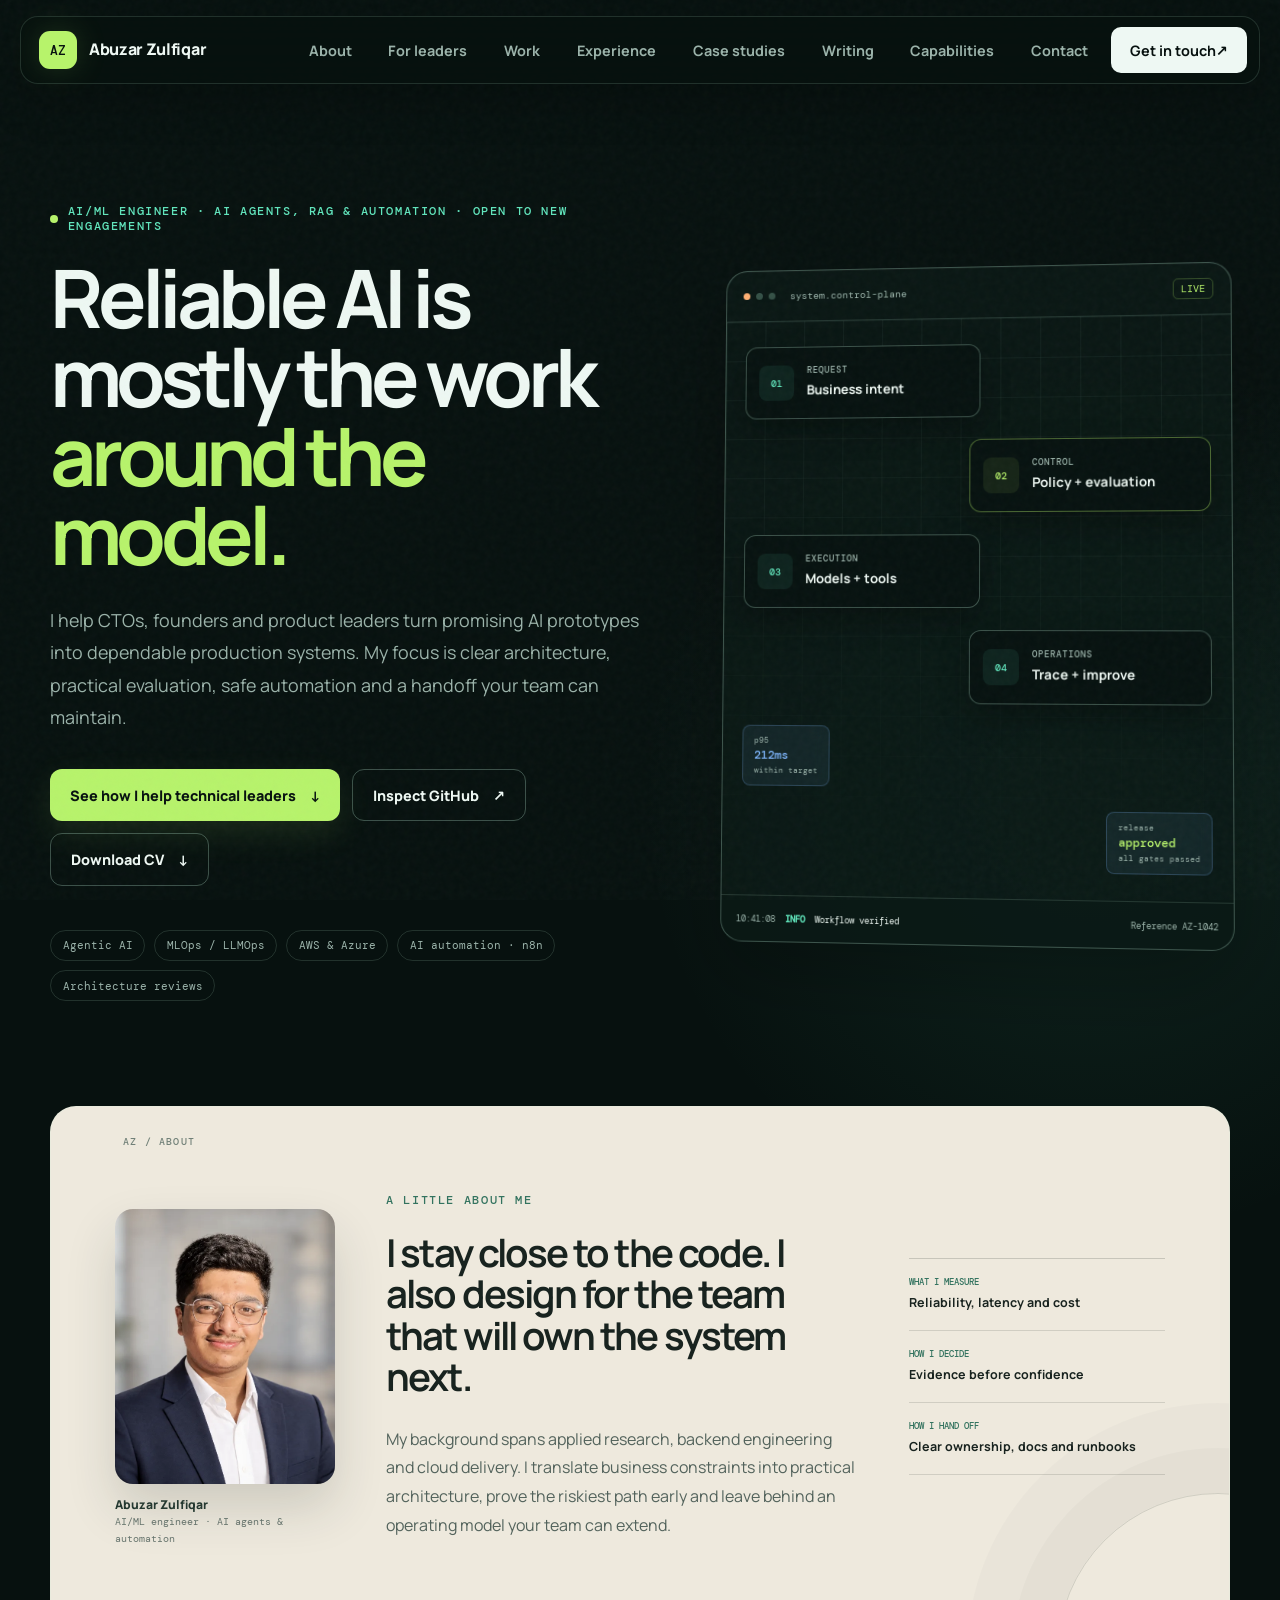
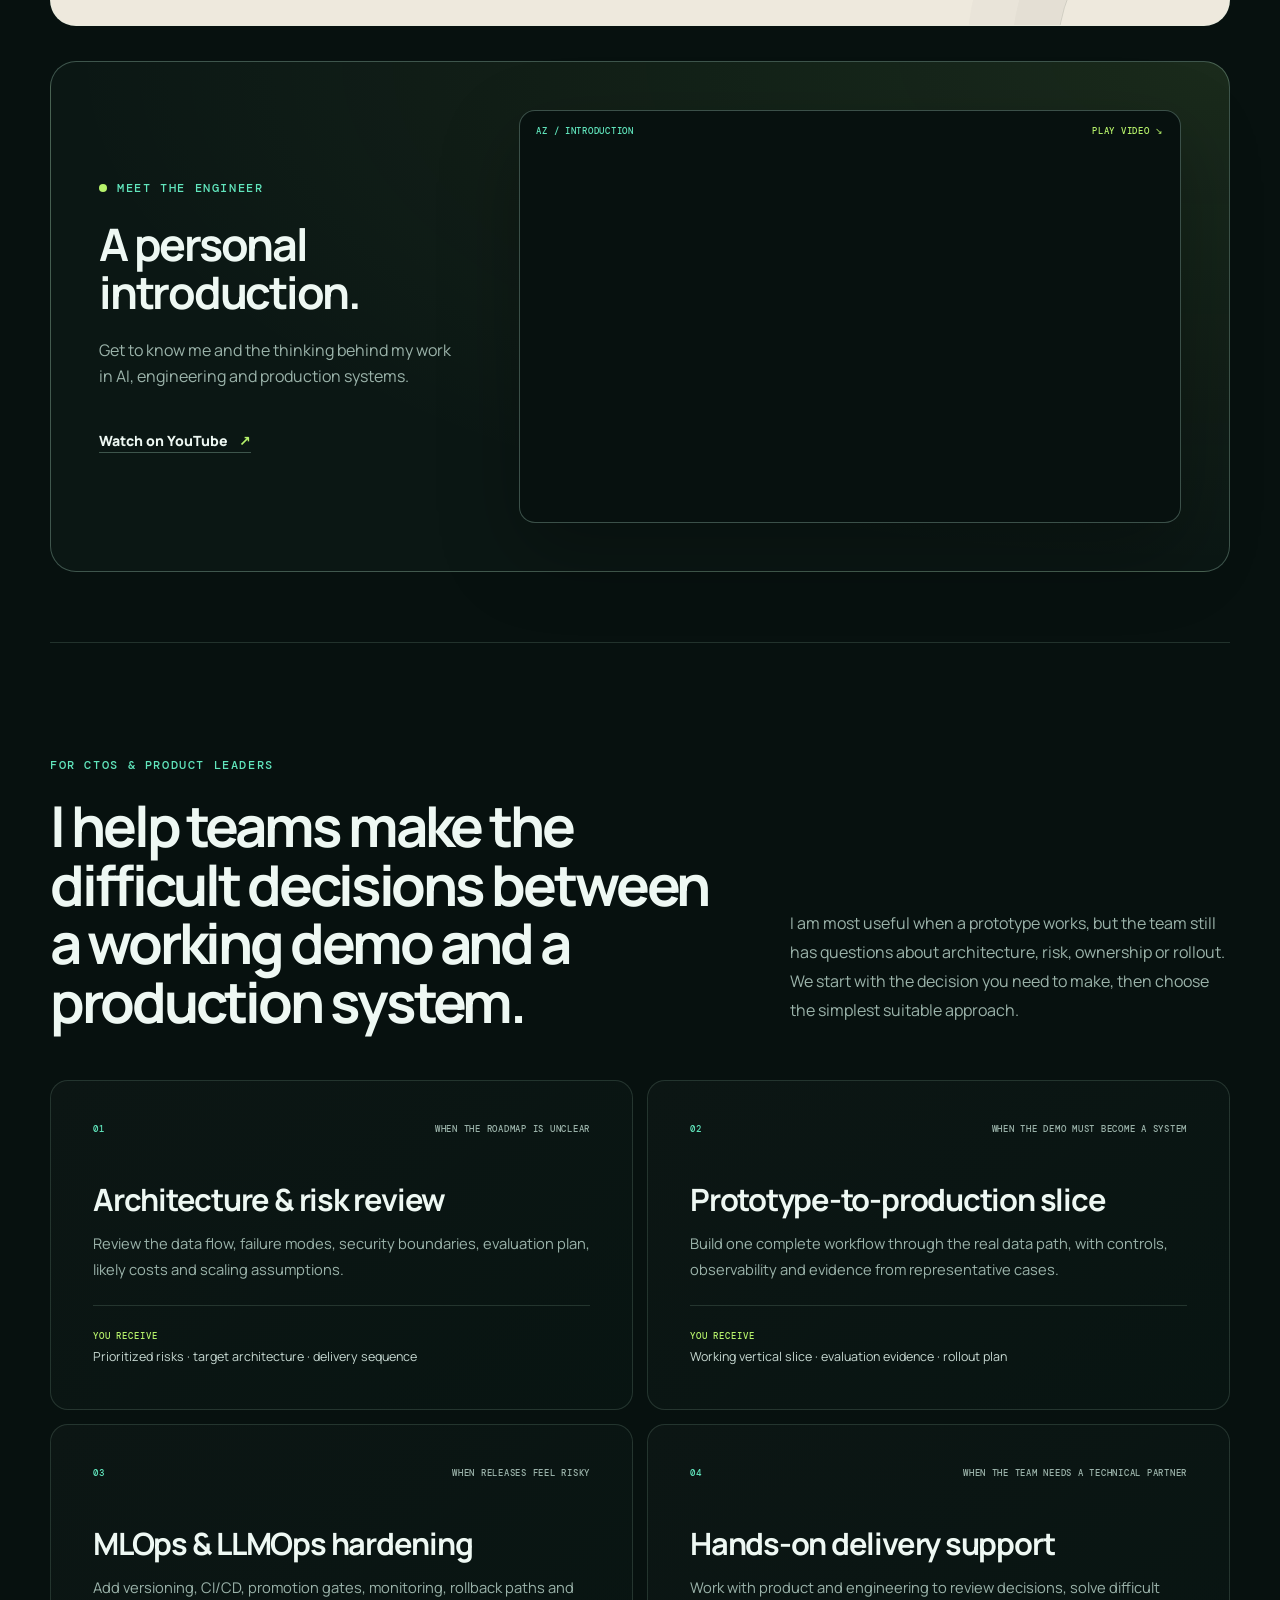
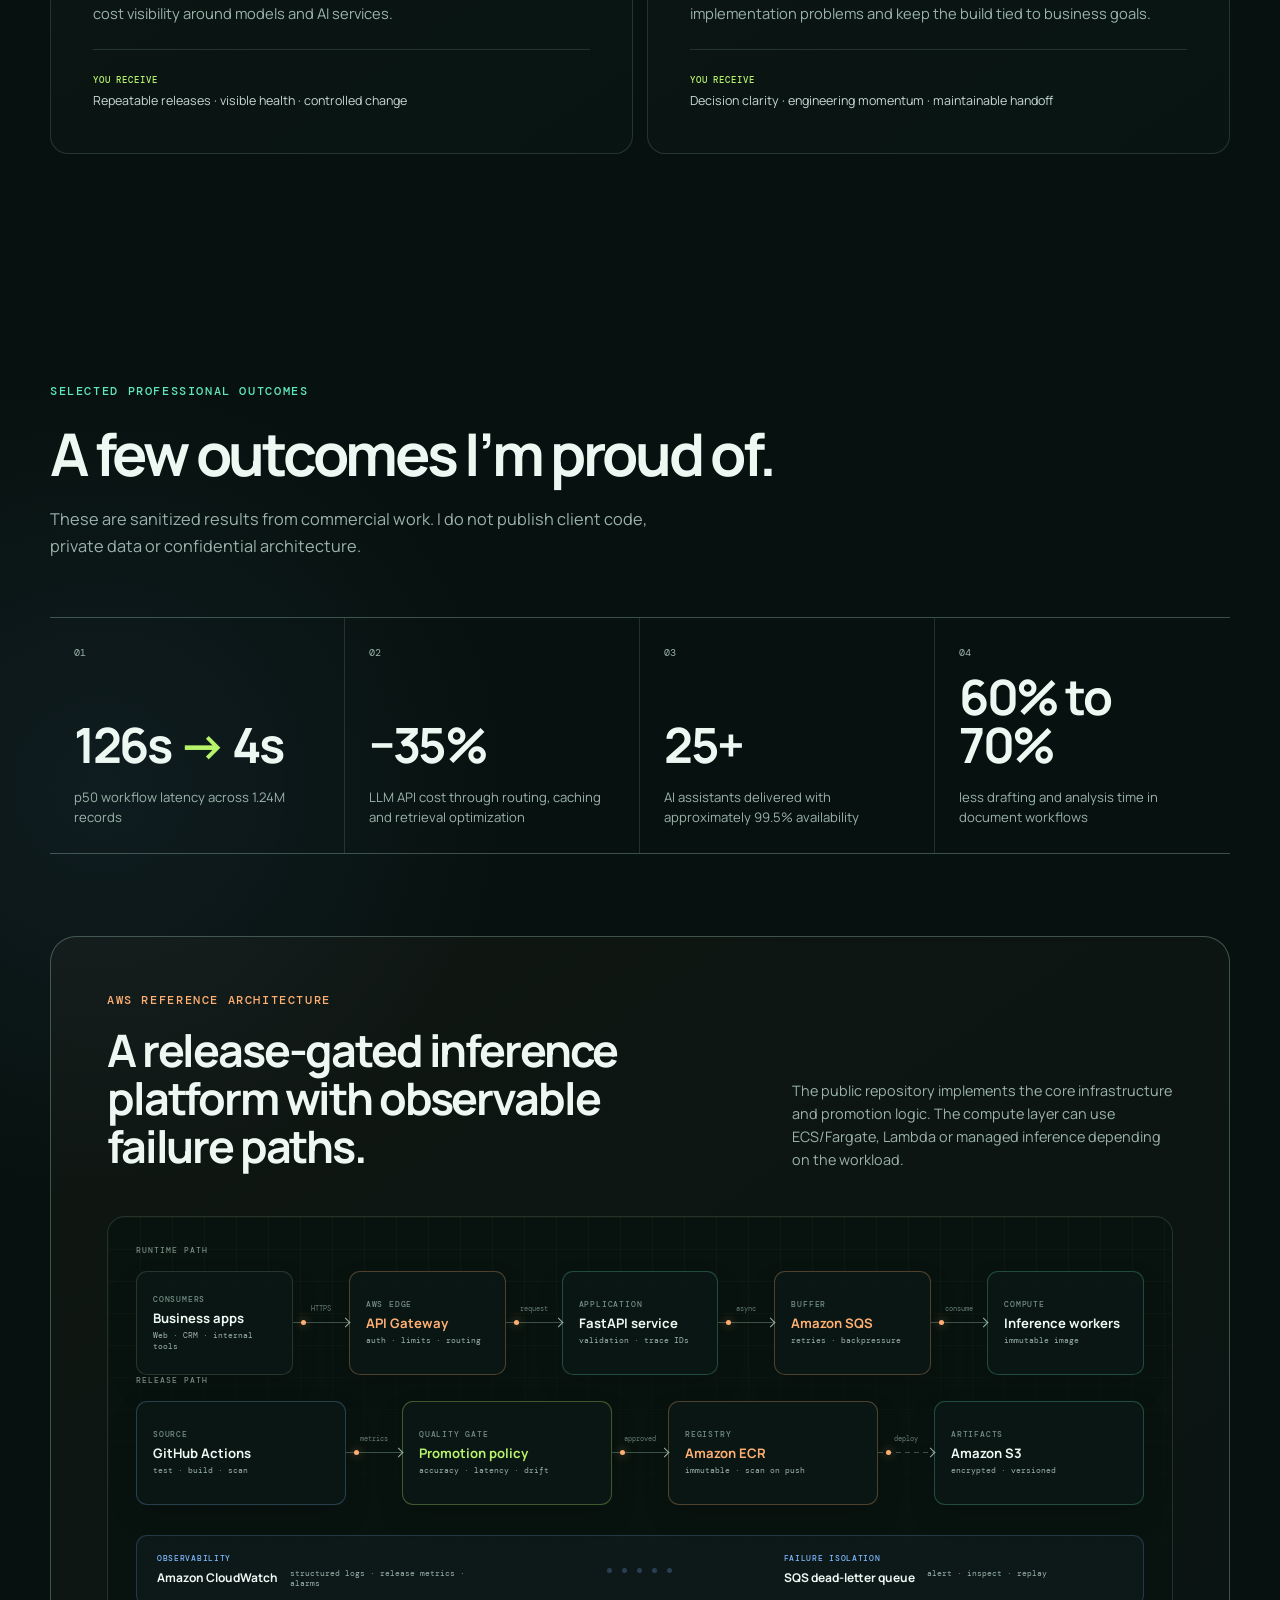
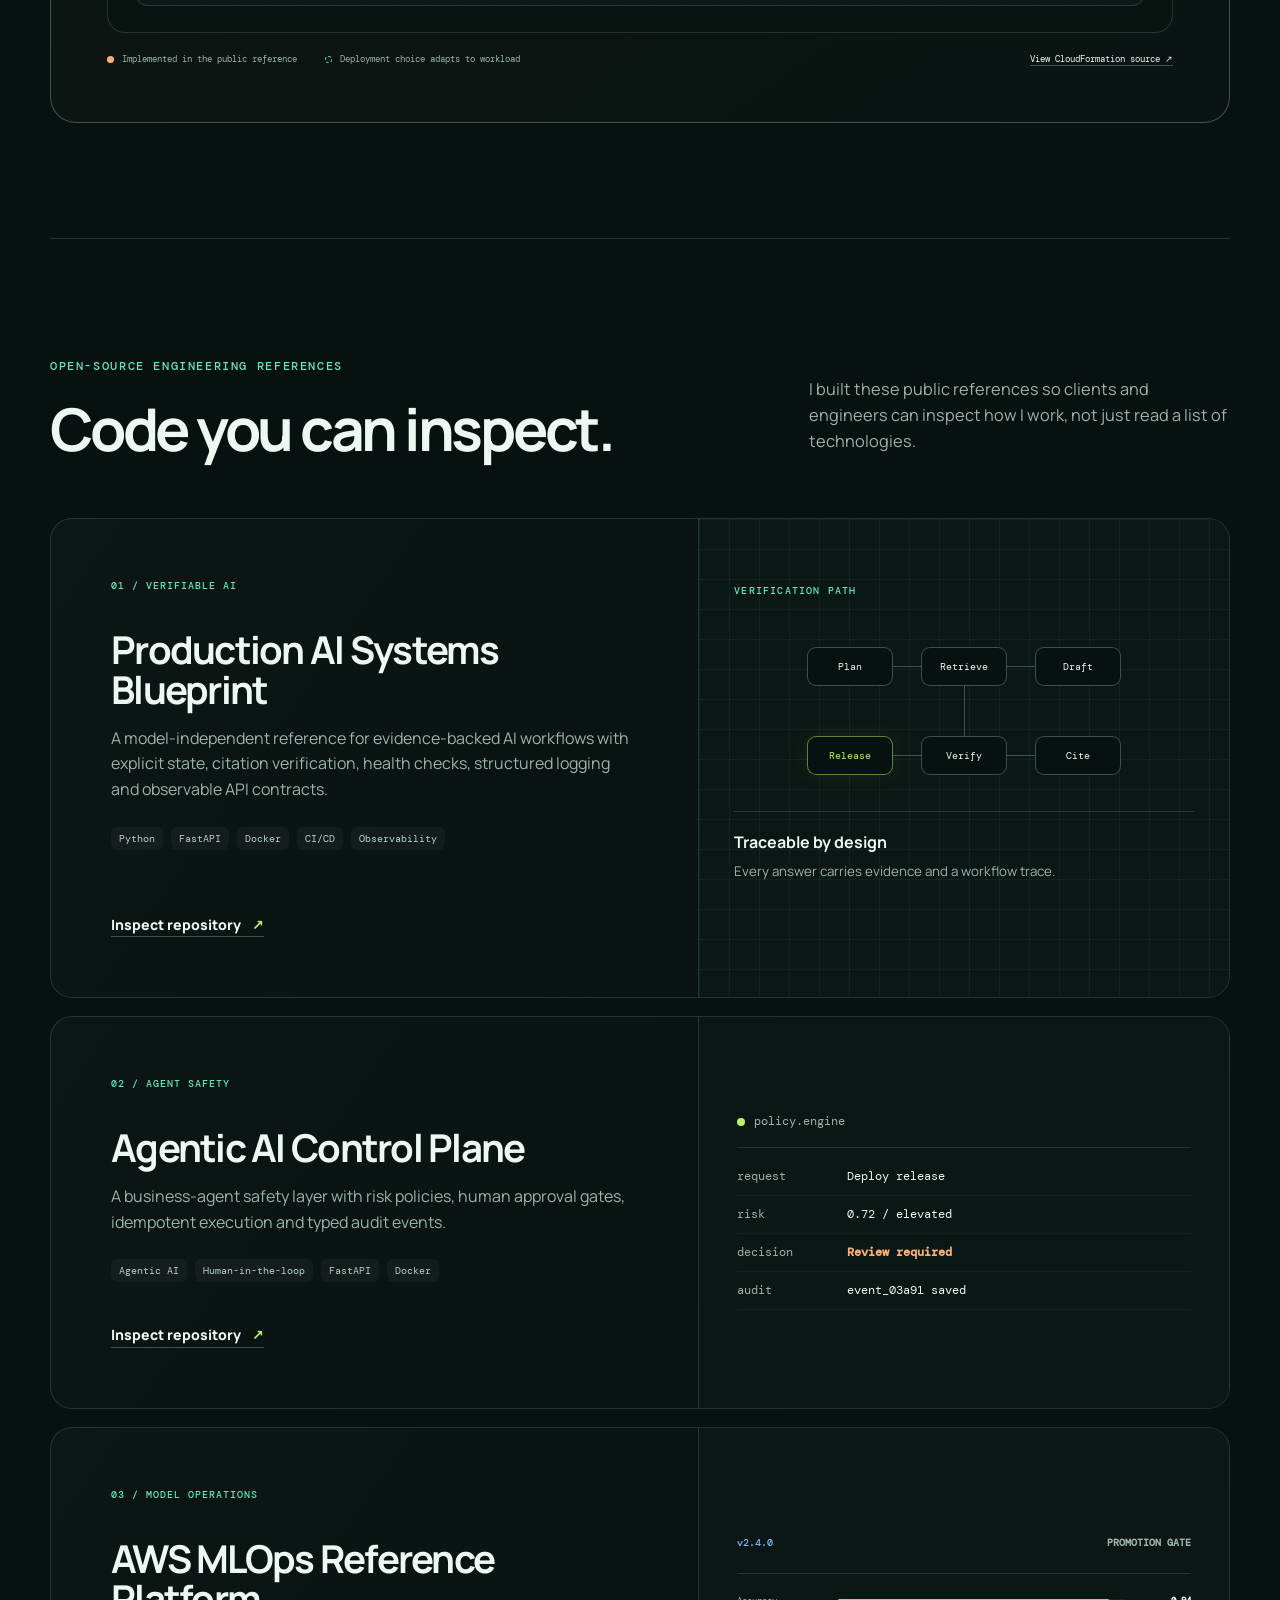
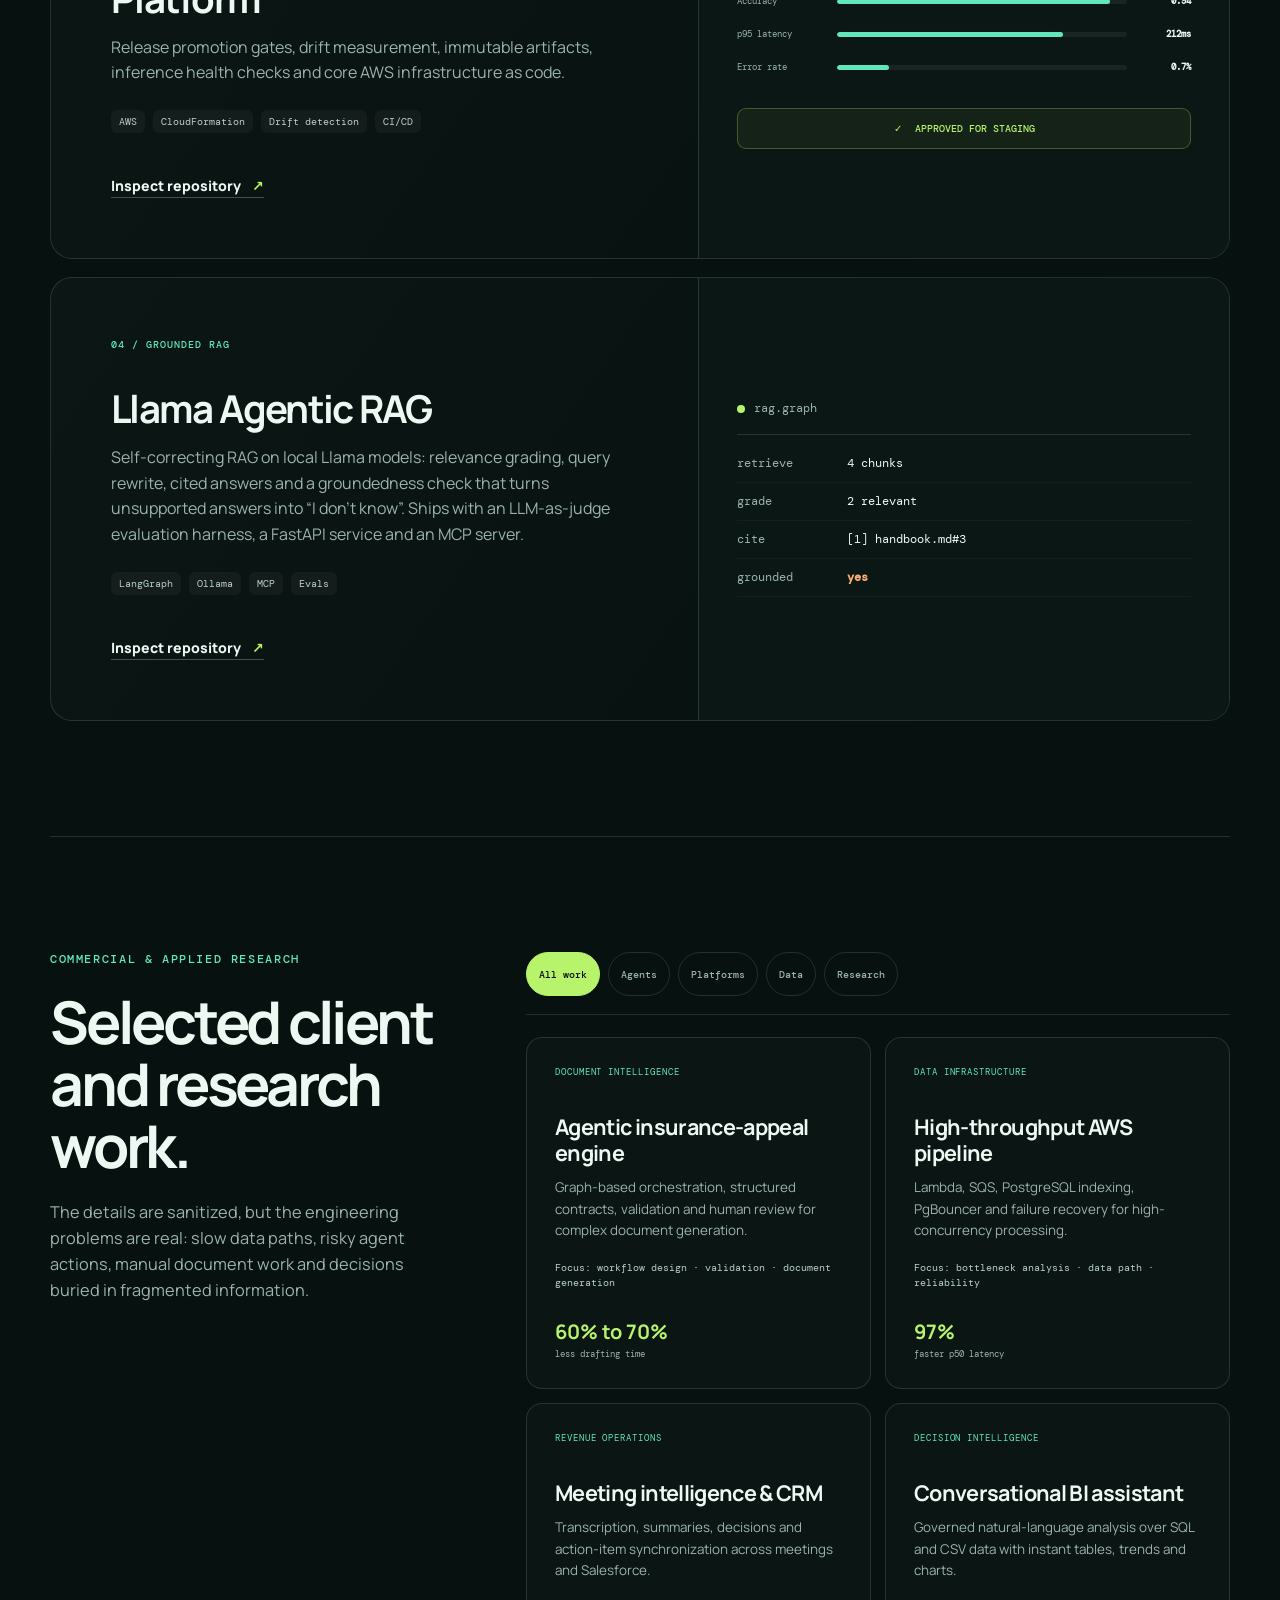
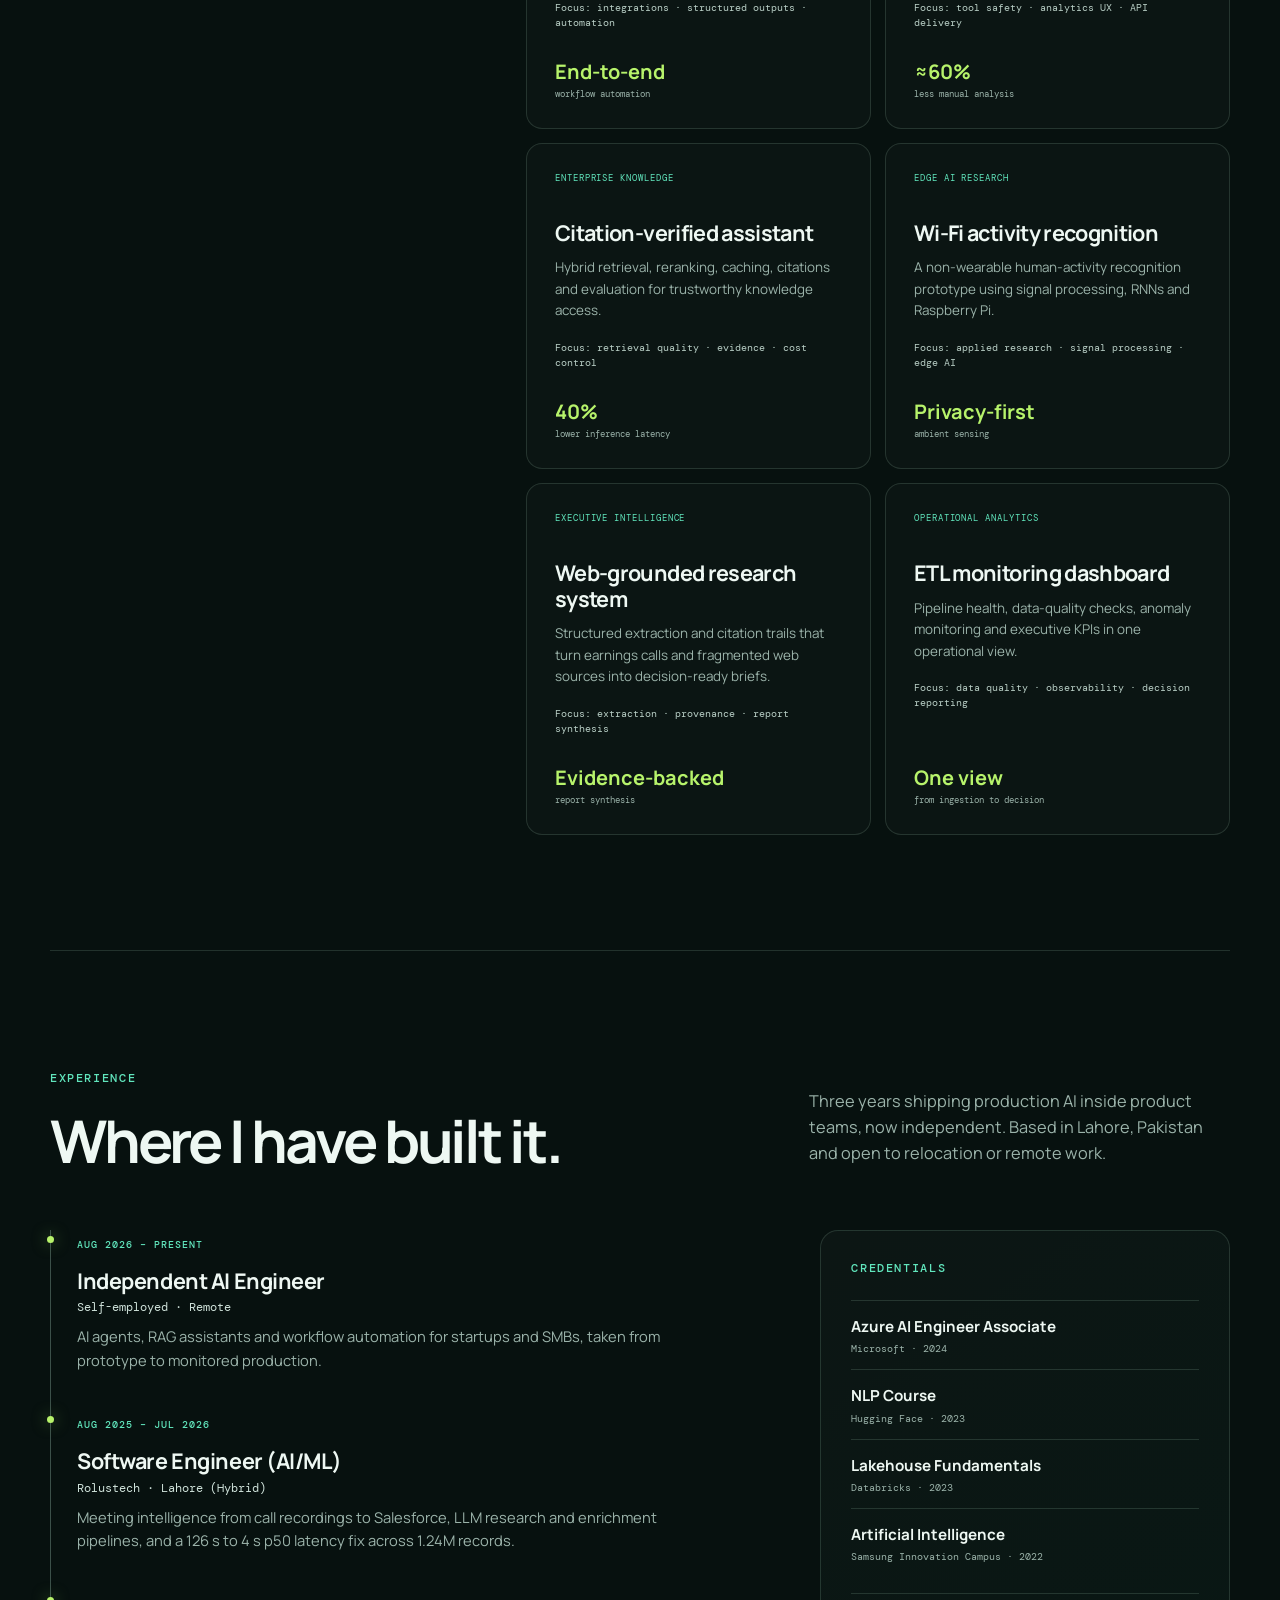
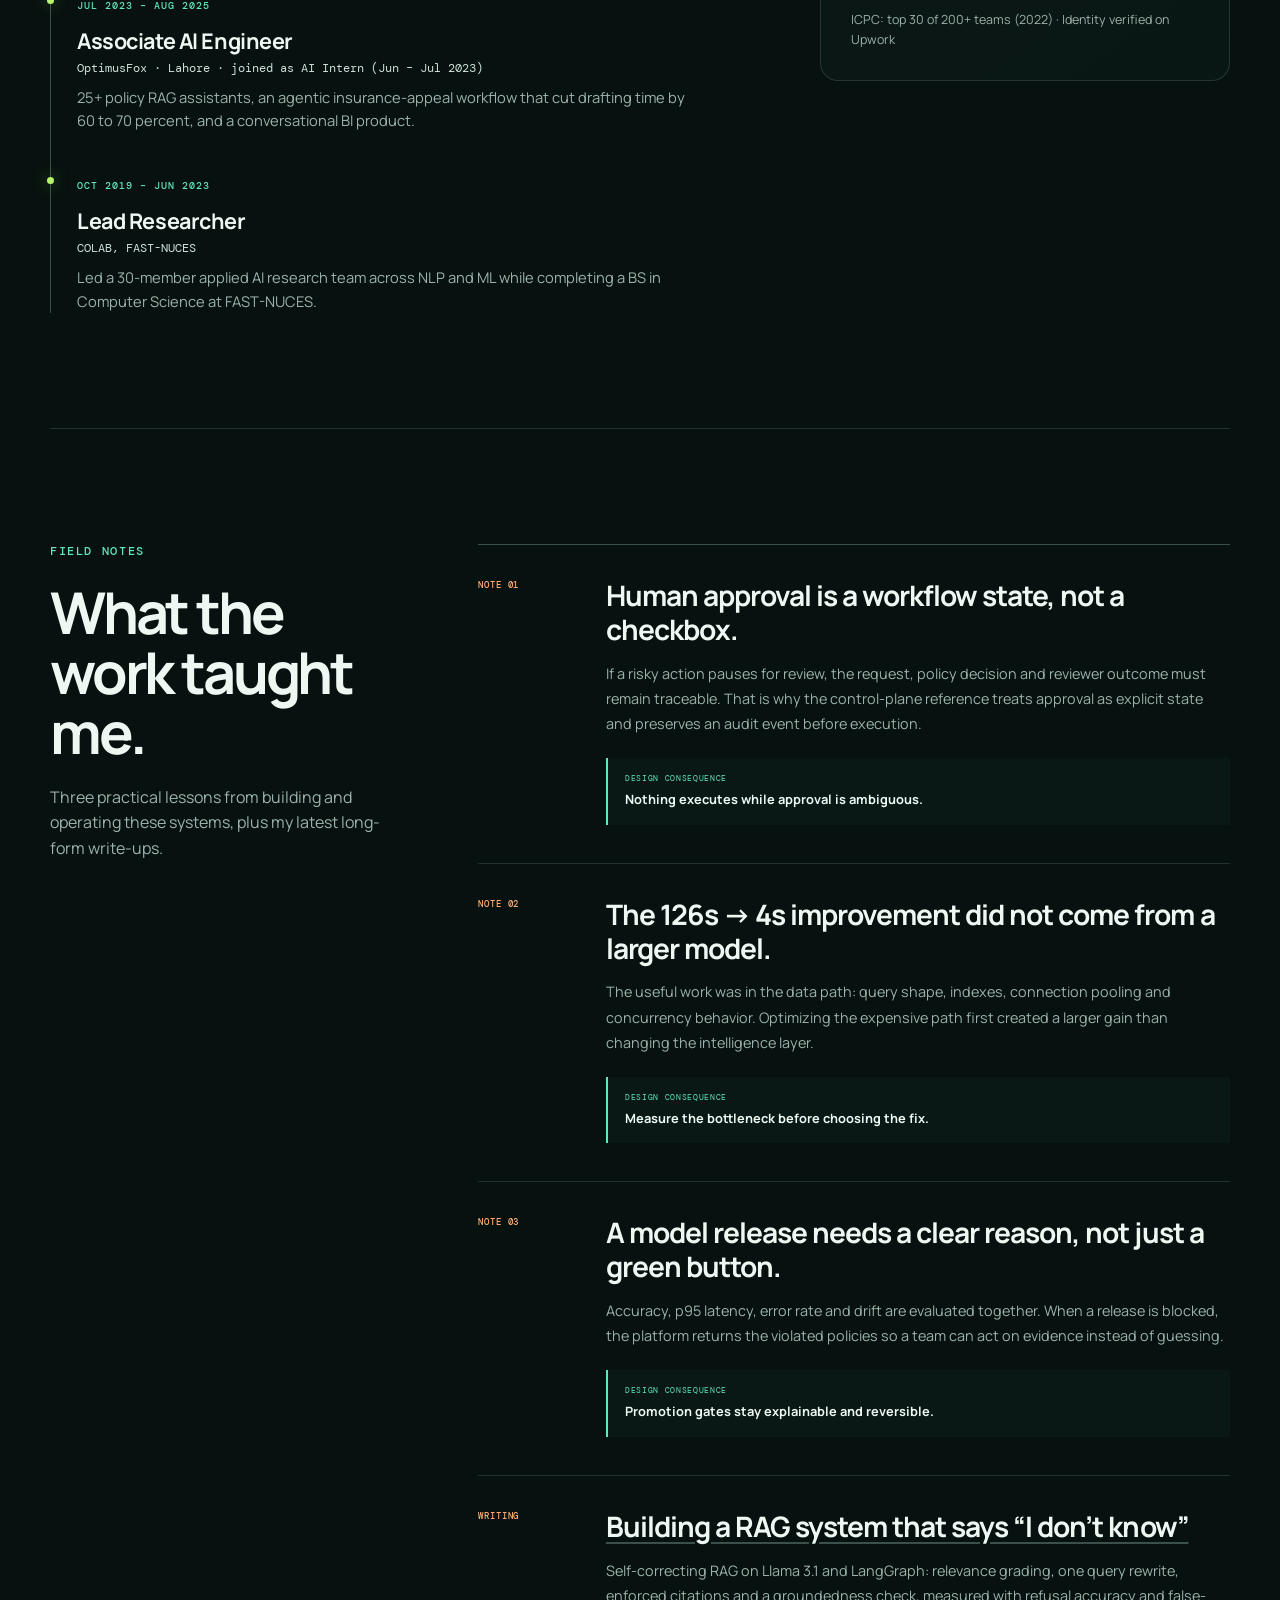
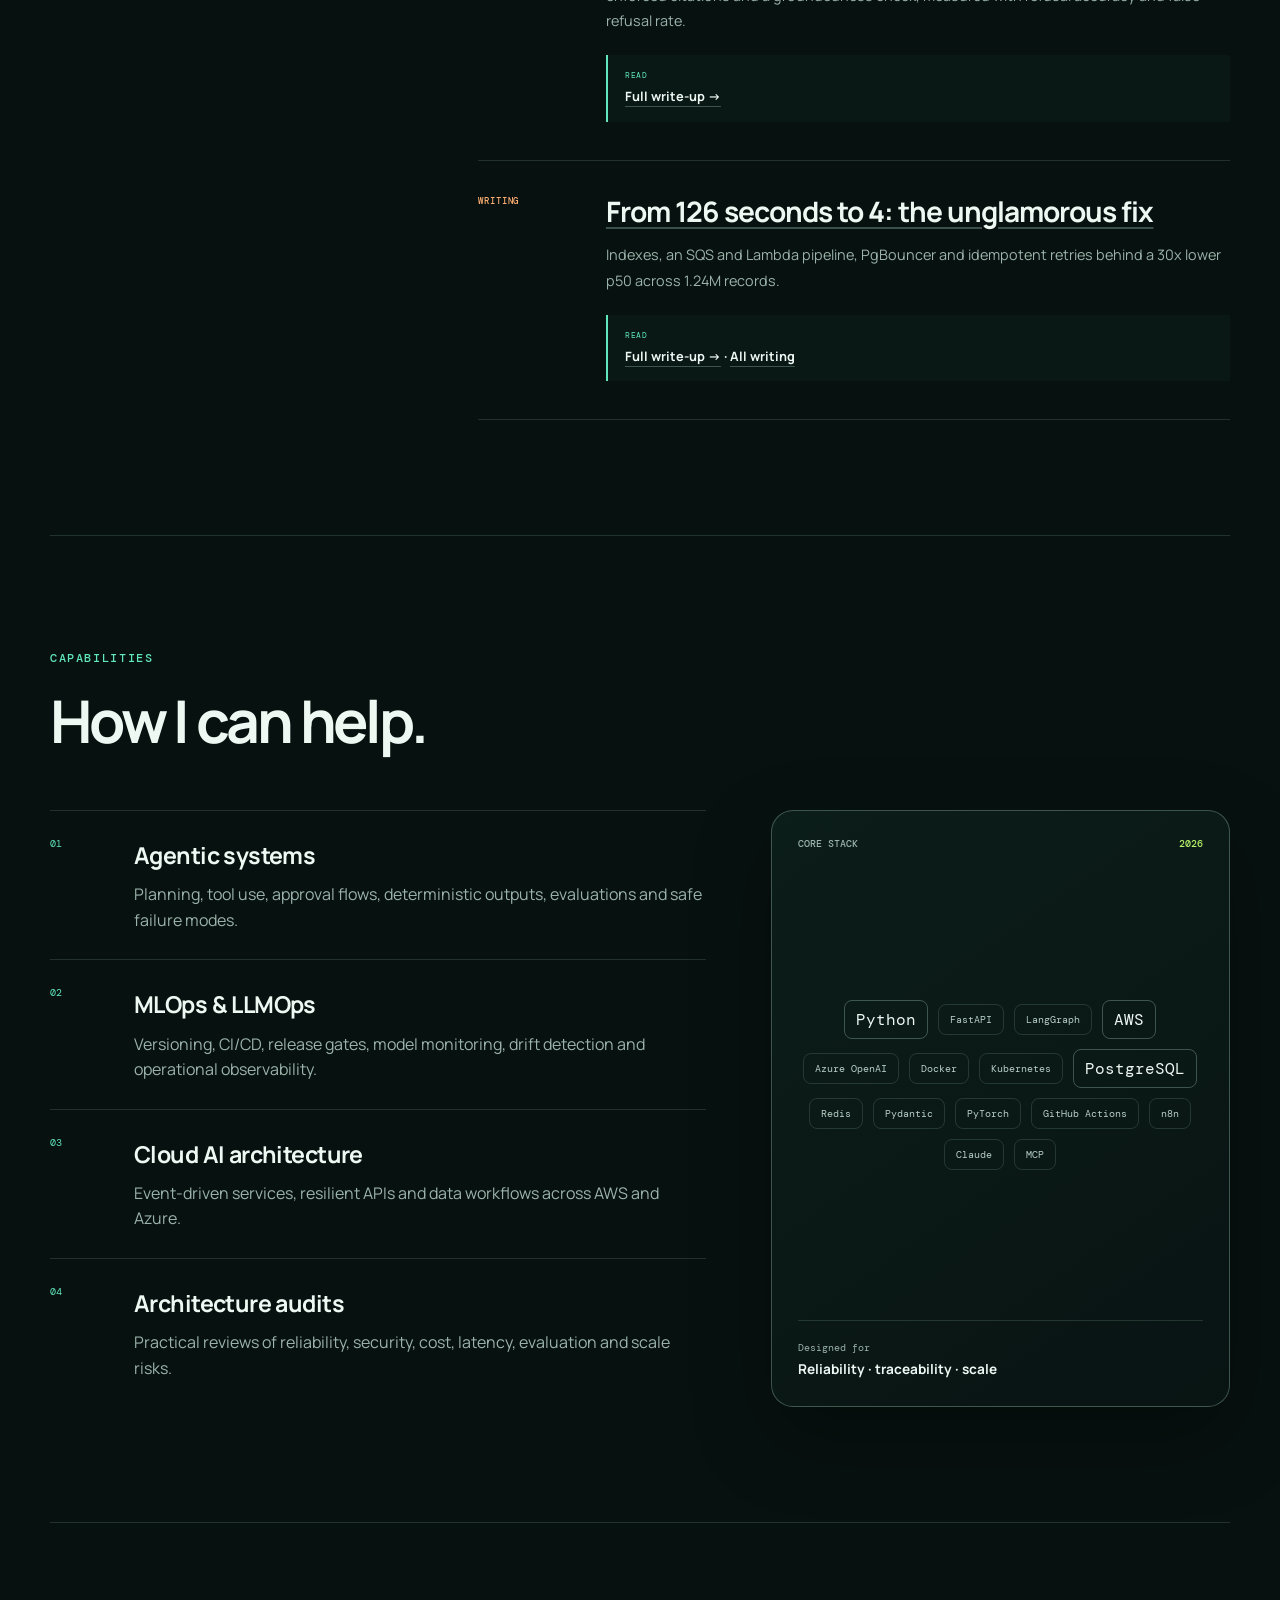
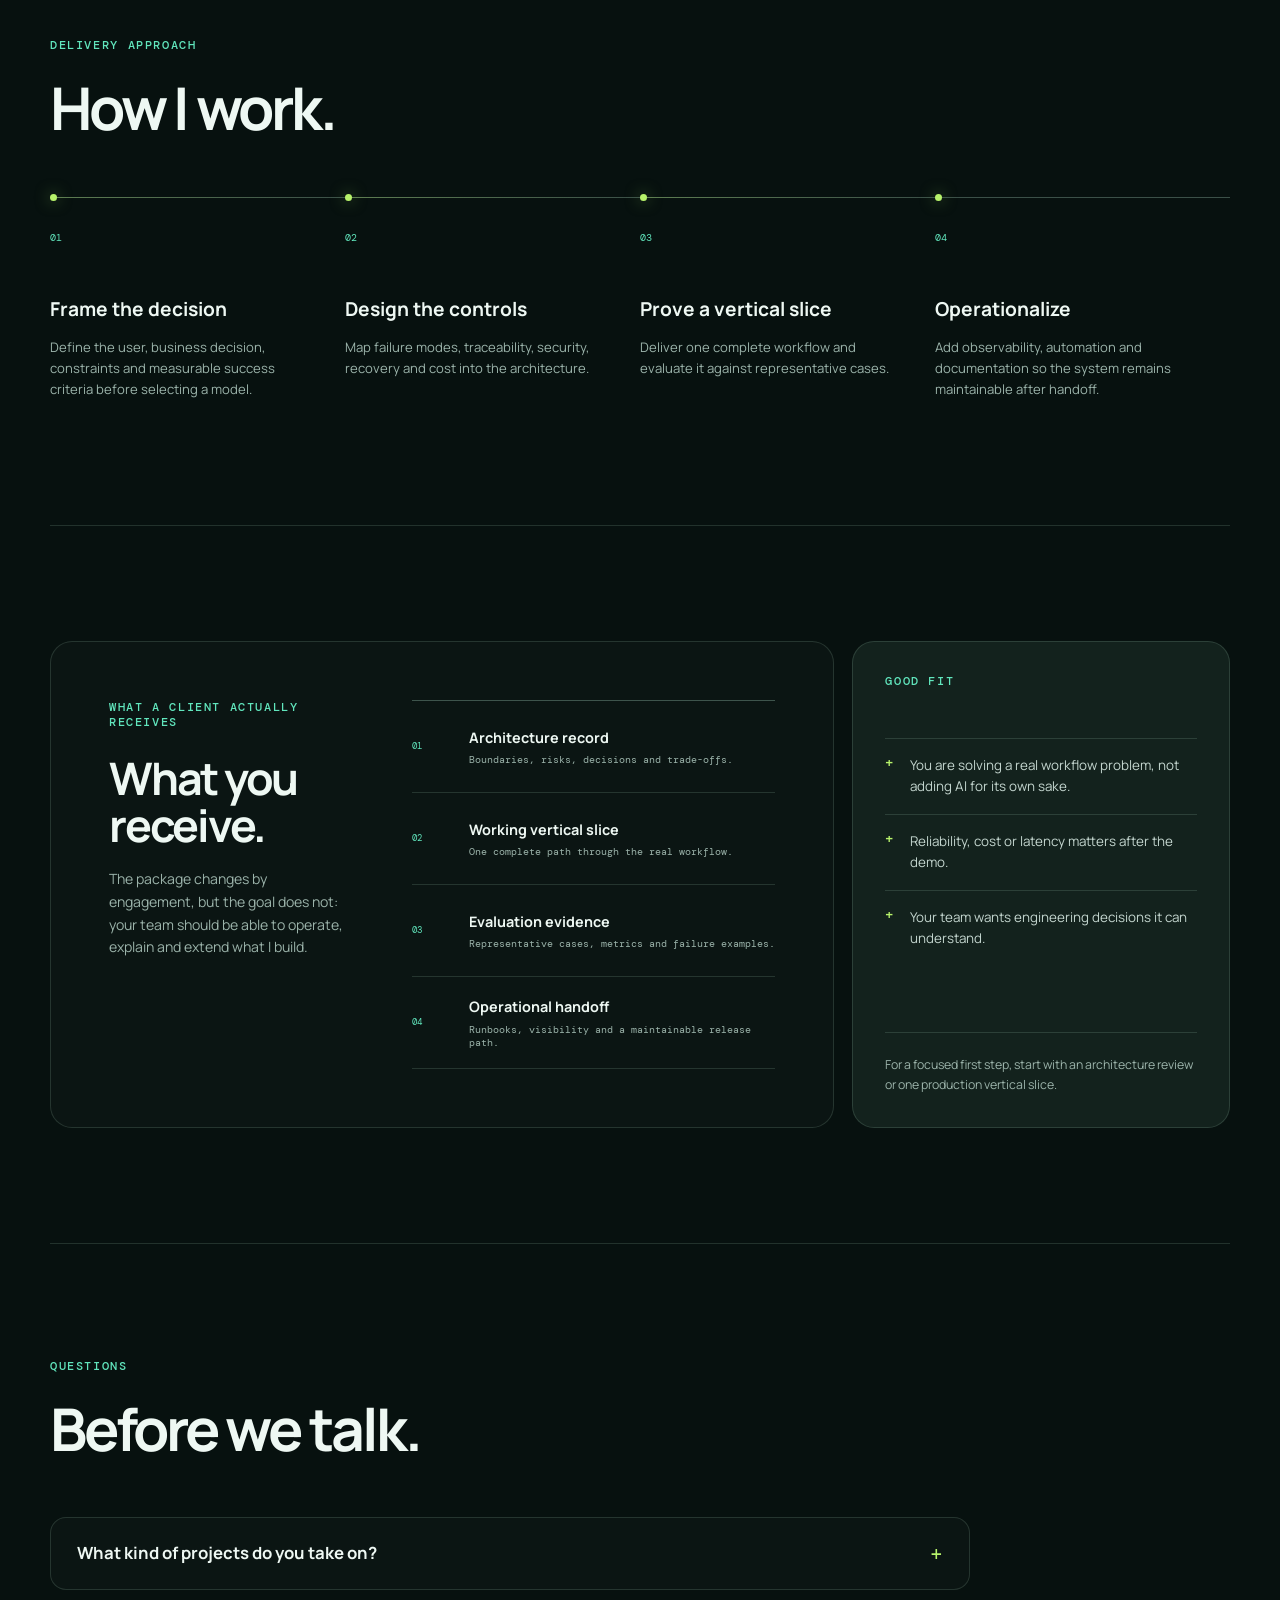
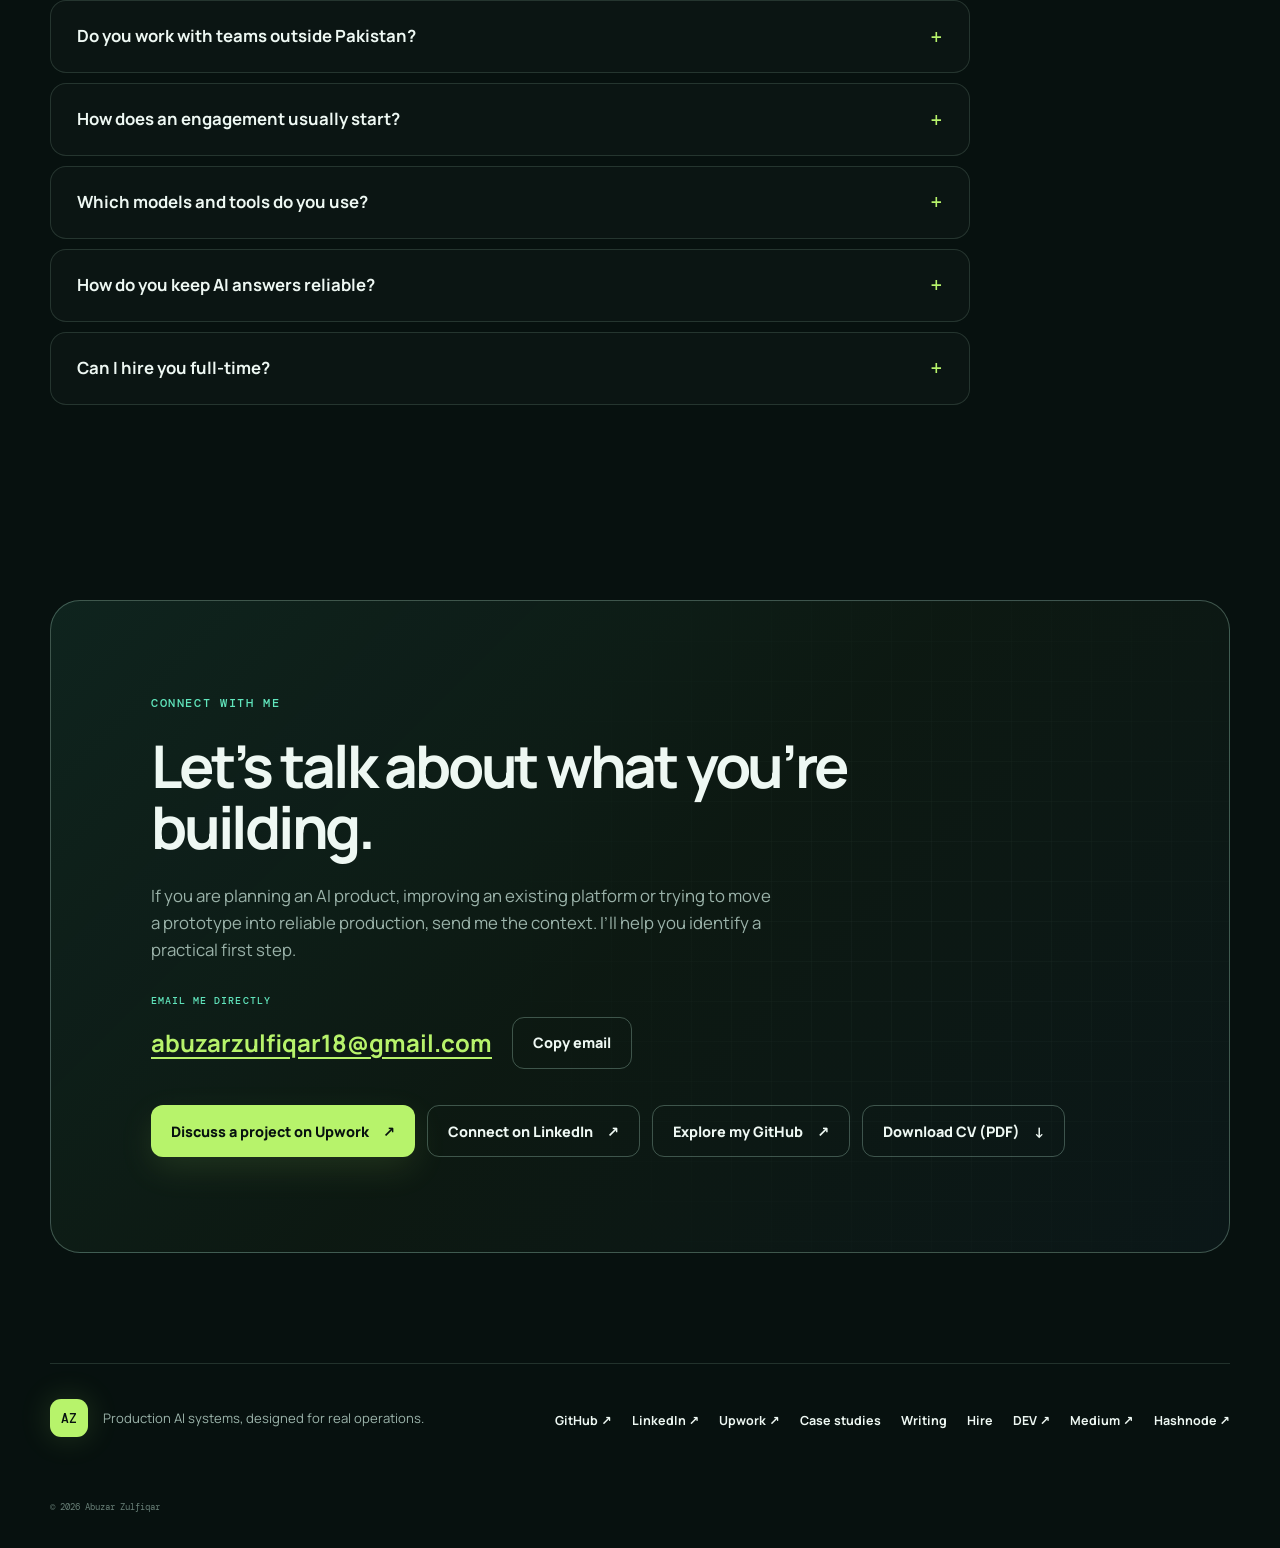
==== commit 53251b6d: "Position as independent AI engineer; email as primary contact" ====
--- a/index.html
+++ b/index.html
@@ -3,7 +3,7 @@
 <head>
   <meta charset="utf-8">
   <meta name="viewport" content="width=device-width, initial-scale=1">
-  <meta name="description" content="Abuzar Zulfiqar, freelance AI/ML engineer in Lahore: production AI agents, RAG assistants, LLM automation and MLOps on AWS and Azure for founders and CTOs.">
+  <meta name="description" content="Abuzar Zulfiqar, independent AI/ML engineer in Lahore: production AI agents, RAG assistants, LLM automation and MLOps on AWS and Azure for founders and CTOs.">
   <meta name="theme-color" content="#07110f">
   <meta name="color-scheme" content="dark">
   <link rel="canonical" href="https://abuzar18.github.io/">
@@ -34,7 +34,7 @@
       "url": "https://abuzar18.github.io/",
       "image": "https://abuzar18.github.io/assets/AI%20PIC.png",
       "jobTitle": "AI/ML Engineer: AI Agents, RAG and LLM Automation",
-      "description": "Freelance AI/ML engineer in Lahore, Pakistan, building production AI agents, RAG assistants, LLM automation and MLOps on AWS and Azure for founders, CTOs and product teams.",
+      "description": "Independent AI/ML engineer in Lahore, Pakistan, building production AI agents, RAG assistants, LLM automation and MLOps on AWS and Azure for founders, CTOs and product teams.",
       "address": { "@type": "PostalAddress", "addressLocality": "Lahore", "addressCountry": "PK" },
       "alumniOf": { "@type": "CollegeOrUniversity", "name": "National University of Computer and Emerging Sciences (FAST-NUCES)" },
       "sameAs": [
@@ -90,14 +90,14 @@
       <a href="blog/">Writing</a>
       <a href="#capabilities">Capabilities</a>
       <a href="#contact">Contact</a>
-      <a class="nav-cta" href="https://www.upwork.com/freelancers/abuzarz4" target="_blank" rel="noreferrer">Start a project <span>↗</span></a>
+      <a class="nav-cta" href="mailto:abuzarzulfiqar18@gmail.com">Get in touch <span>↗</span></a>
     </nav>
   </header>
 
   <main id="main">
     <section class="hero section-shell">
       <div class="hero-copy reveal">
-        <p class="eyebrow"><span class="pulse-dot"></span> AI/ML Engineer &middot; AI Agents, RAG &amp; Automation &middot; Available for freelance</p>
+        <p class="eyebrow"><span class="pulse-dot"></span> AI/ML Engineer &middot; AI Agents, RAG &amp; Automation &middot; Open to new engagements</p>
         <h1>Reliable AI is mostly the work <em>around the model.</em></h1>
         <p class="hero-lede">I help CTOs, founders and product leaders turn promising AI prototypes into dependable production systems. My focus is clear architecture, practical evaluation, safe automation and a handoff your team can maintain.</p>
         <div class="hero-actions">
@@ -465,7 +465,7 @@
       </div>
       <div class="xp-grid">
         <ol class="xp-timeline">
-          <li class="reveal"><span class="xp-date">Aug 2026 – Present</span><h3>Freelance AI Engineer</h3><p class="xp-org">Self-employed · Remote</p><p>AI agents, RAG assistants and workflow automation for startups and SMBs, taken from prototype to monitored production.</p></li>
+          <li class="reveal"><span class="xp-date">Aug 2026 – Present</span><h3>Independent AI Engineer</h3><p class="xp-org">Self-employed · Remote</p><p>AI agents, RAG assistants and workflow automation for startups and SMBs, taken from prototype to monitored production.</p></li>
           <li class="reveal"><span class="xp-date">Aug 2025 – Jul 2026</span><h3>Software Engineer (AI/ML)</h3><p class="xp-org">Rolustech · Lahore (Hybrid)</p><p>Meeting intelligence from call recordings to Salesforce, LLM research and enrichment pipelines, and a 126 s to 4 s p50 latency fix across 1.24M records.</p></li>
           <li class="reveal"><span class="xp-date">Jul 2023 – Aug 2025</span><h3>Associate AI Engineer</h3><p class="xp-org">OptimusFox · Lahore · joined as AI Intern (Jun – Jul 2023)</p><p>25+ policy RAG assistants, an agentic insurance-appeal workflow that cut drafting time by 60 to 70 percent, and a conversational BI product.</p></li>
           <li class="reveal"><span class="xp-date">Oct 2019 – Jun 2023</span><h3>Lead Researcher</h3><p class="xp-org">COLAB, FAST-NUCES</p><p>Led a 30-member applied AI research team across NLP and ML while completing a BS in Computer Science at FAST-NUCES.</p></li>
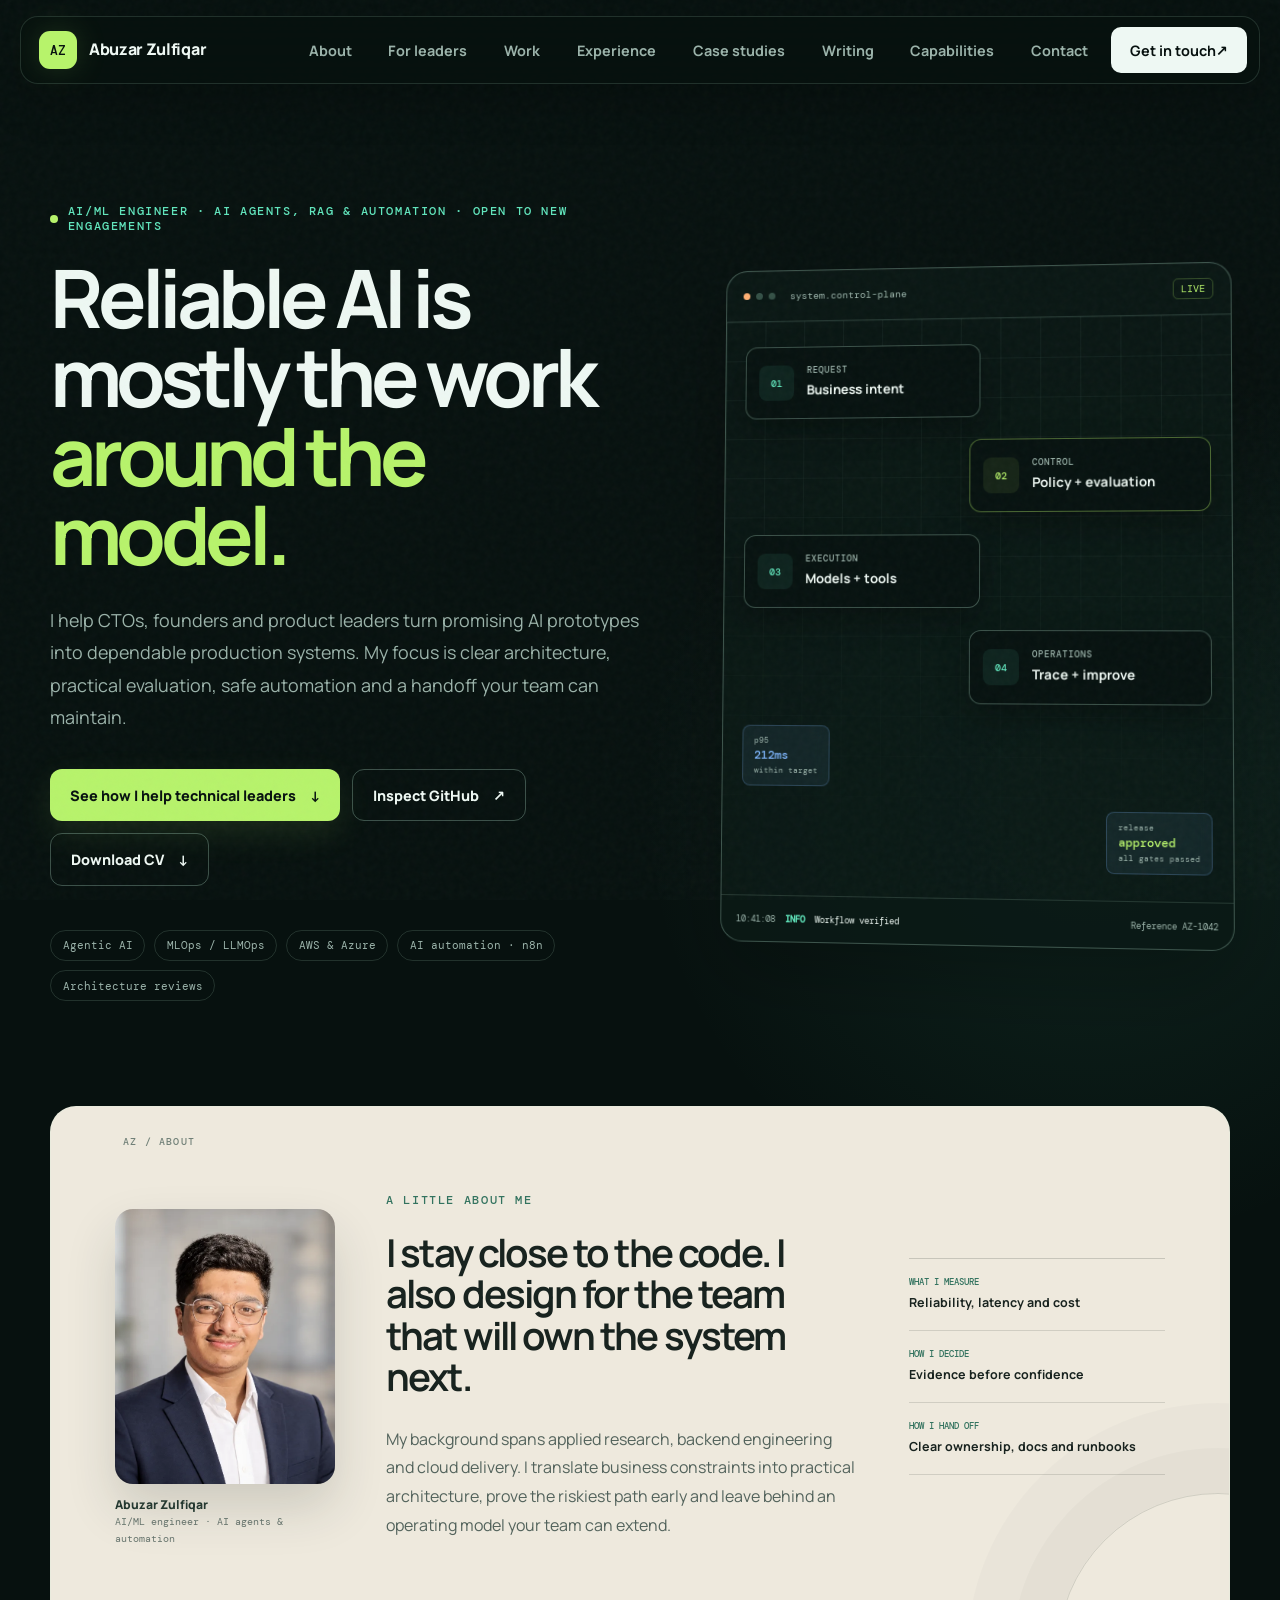
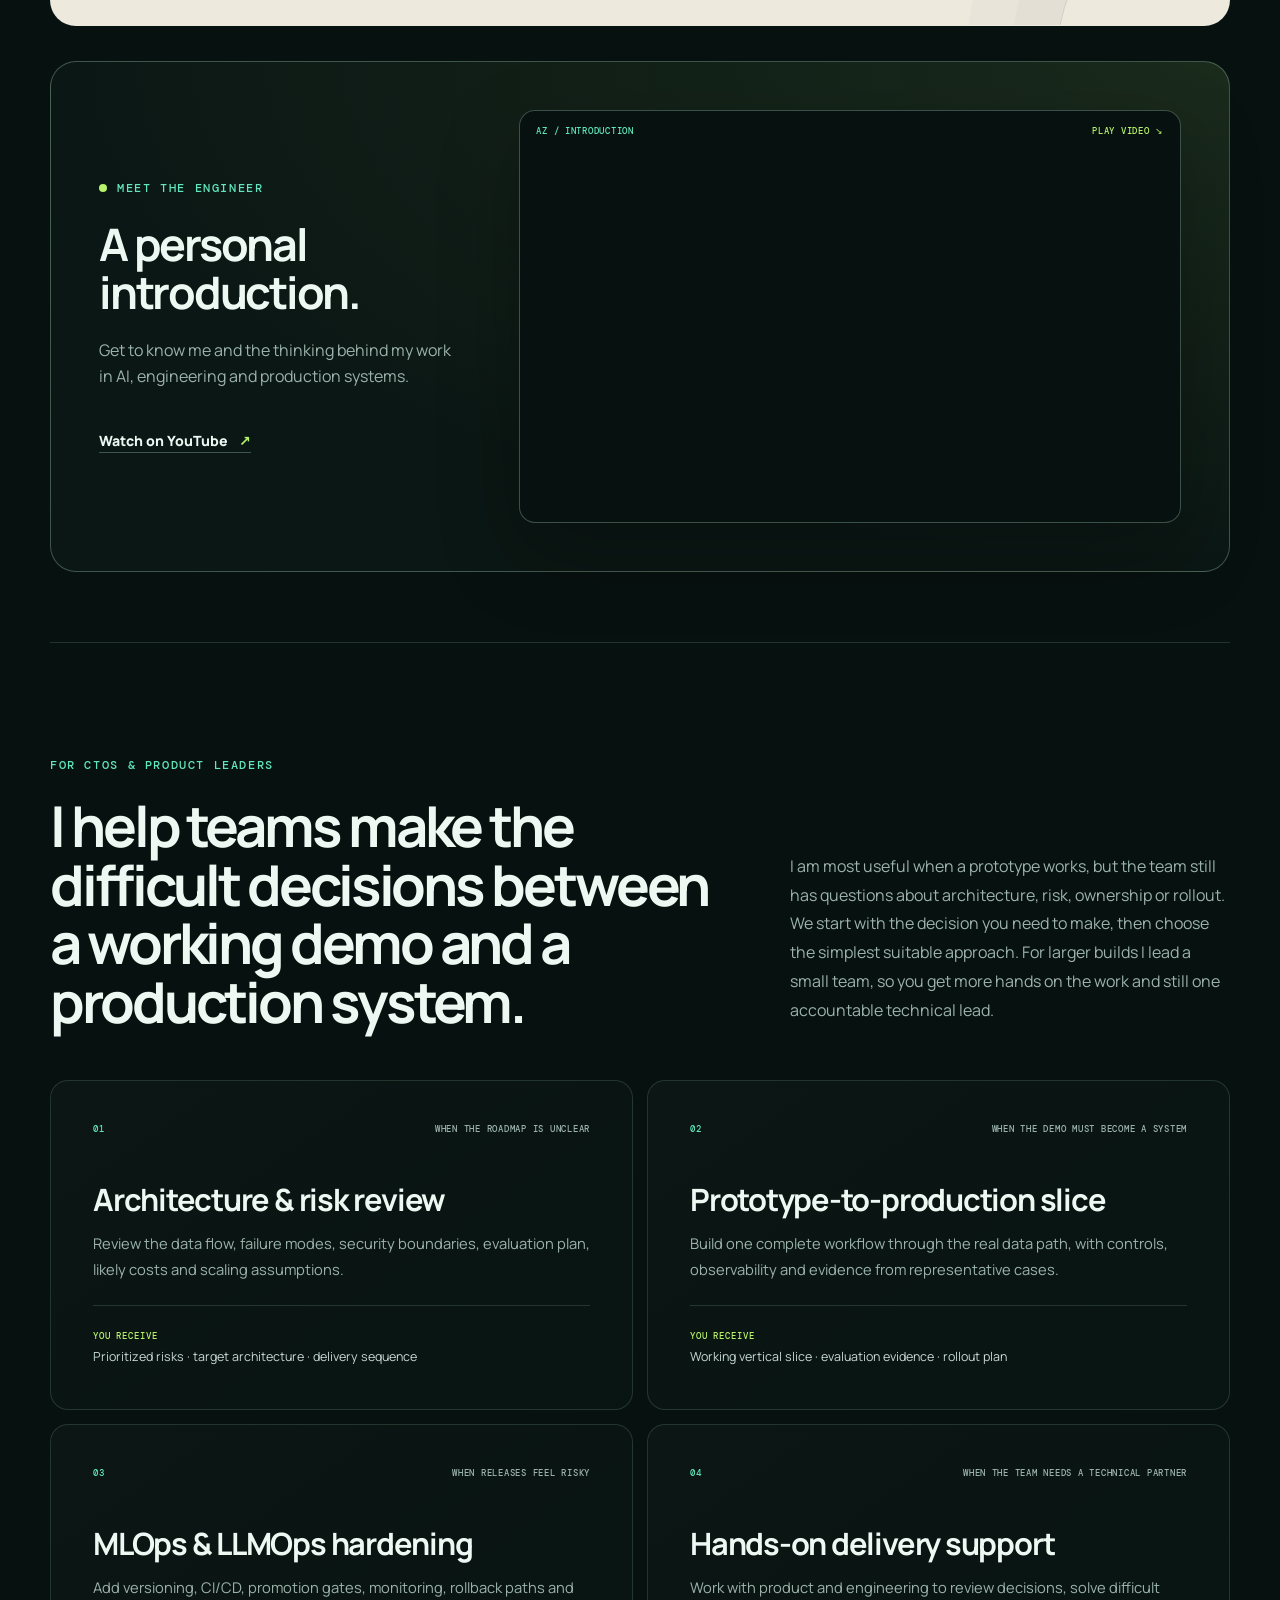
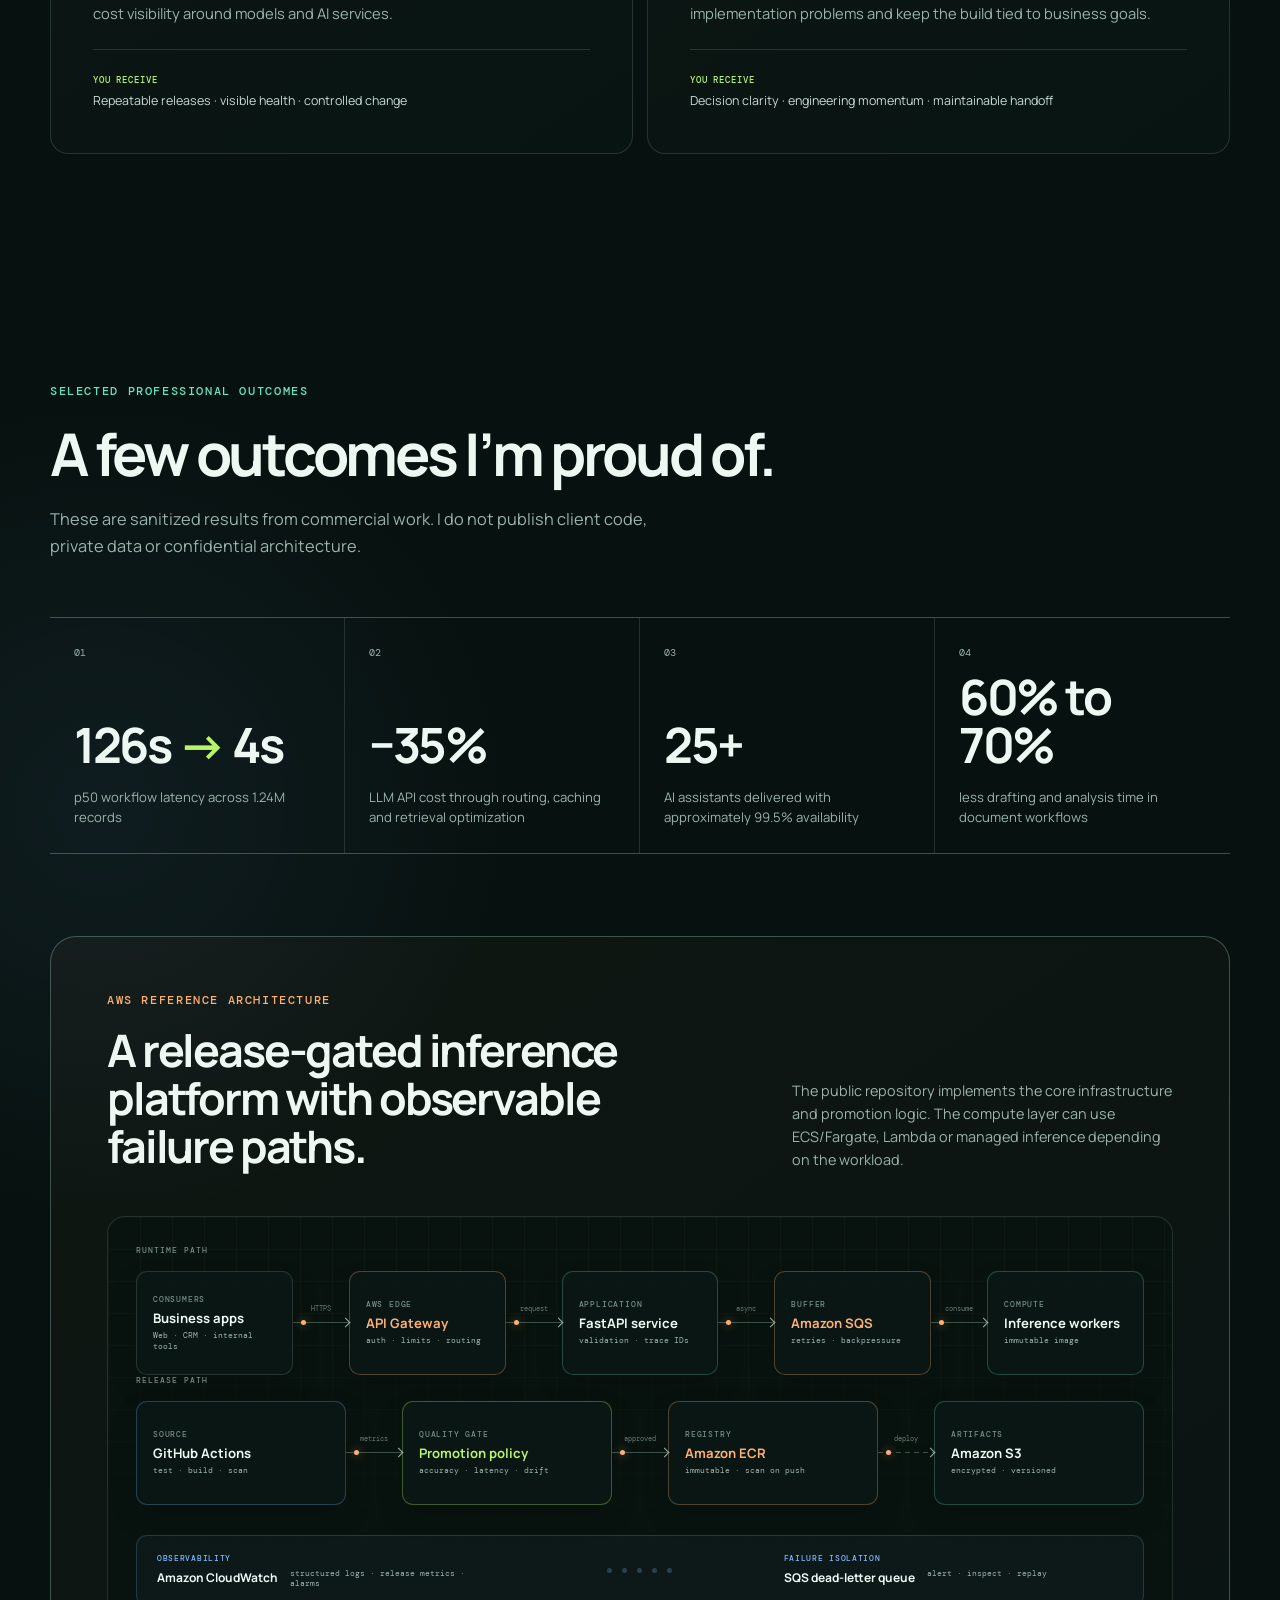
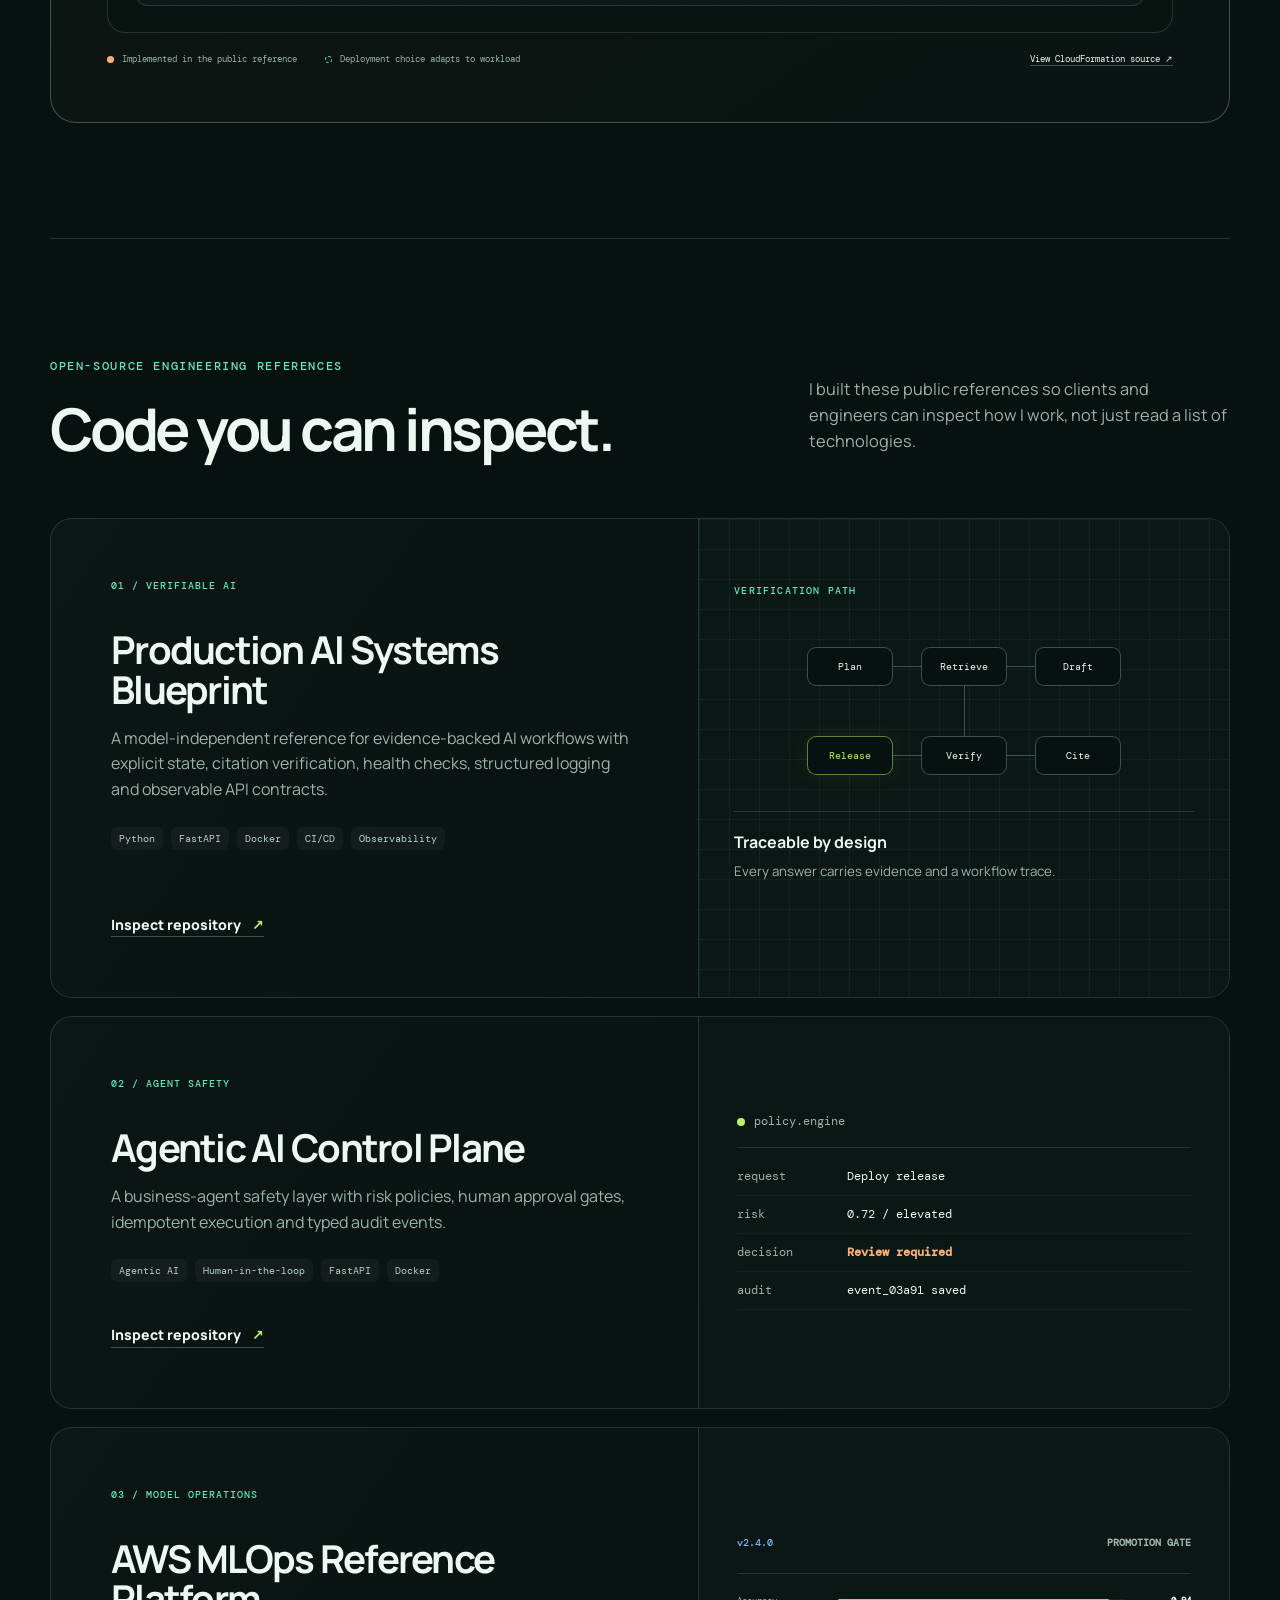
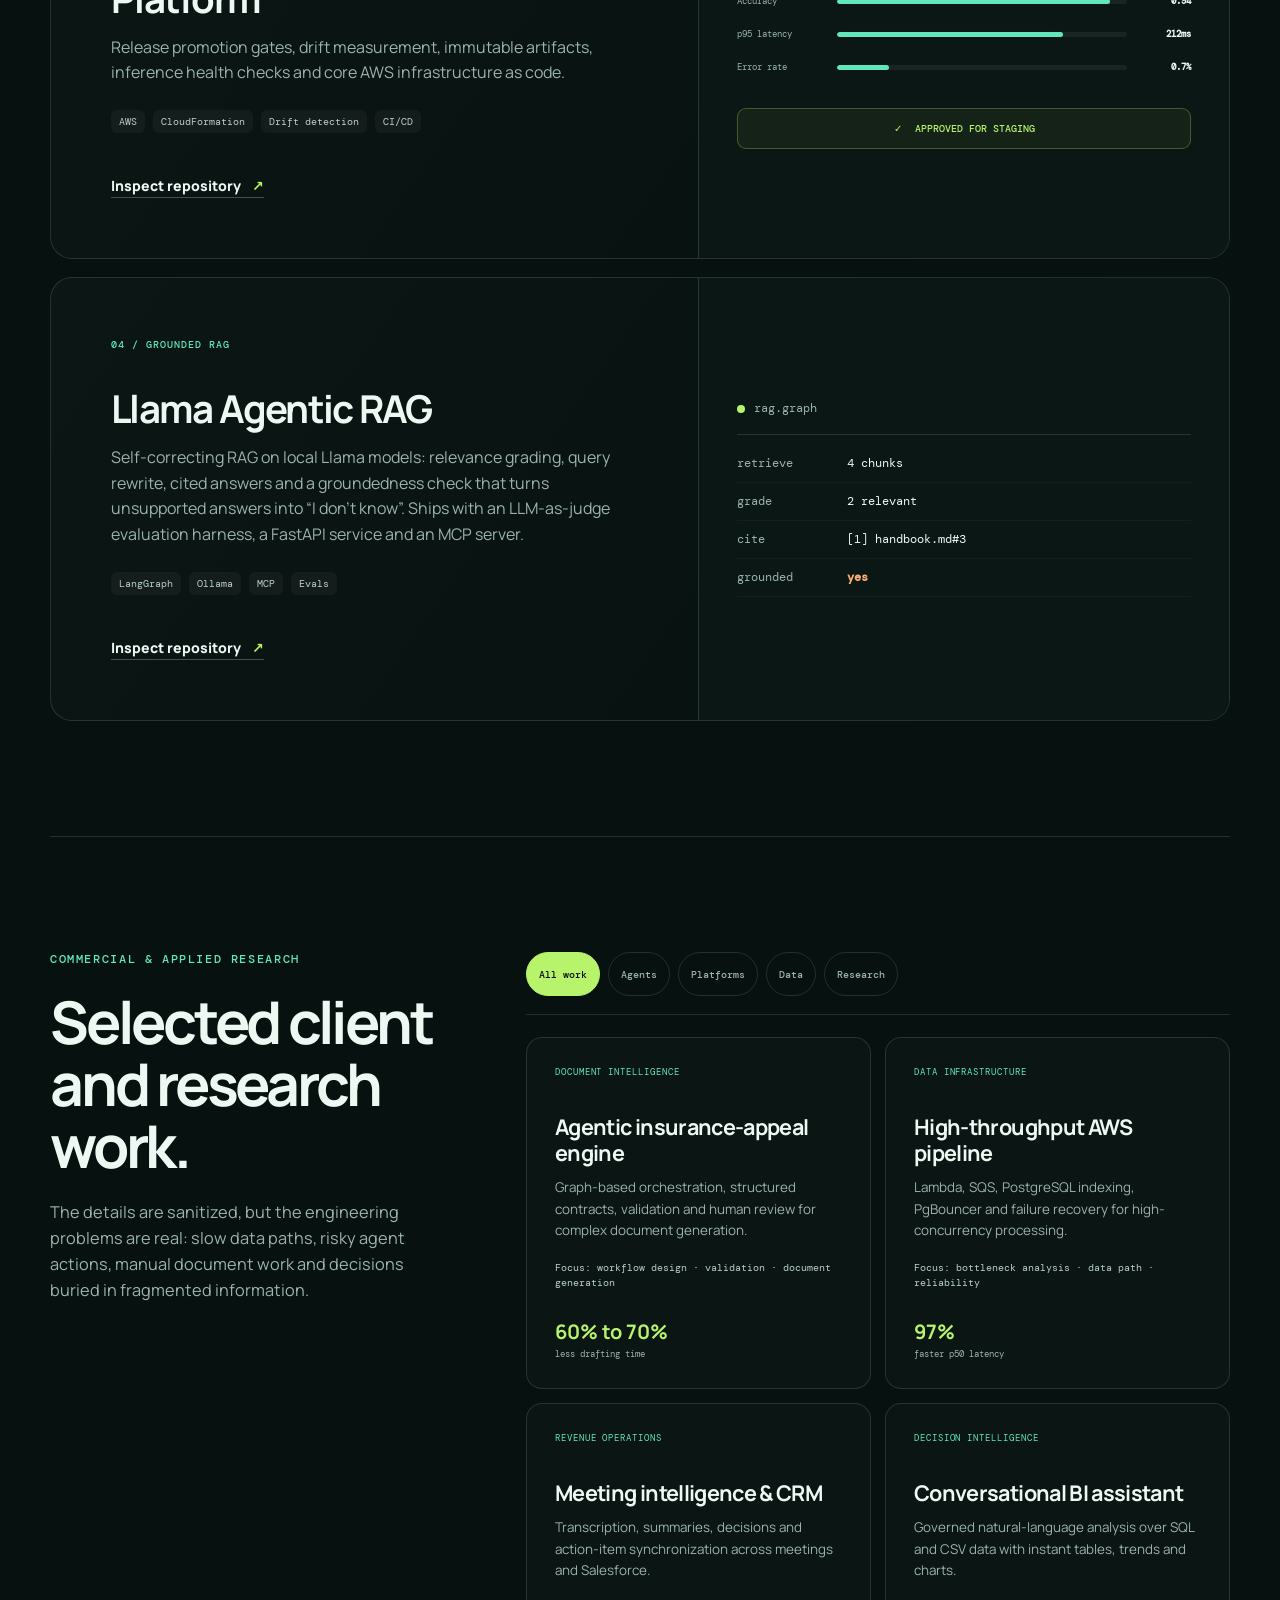
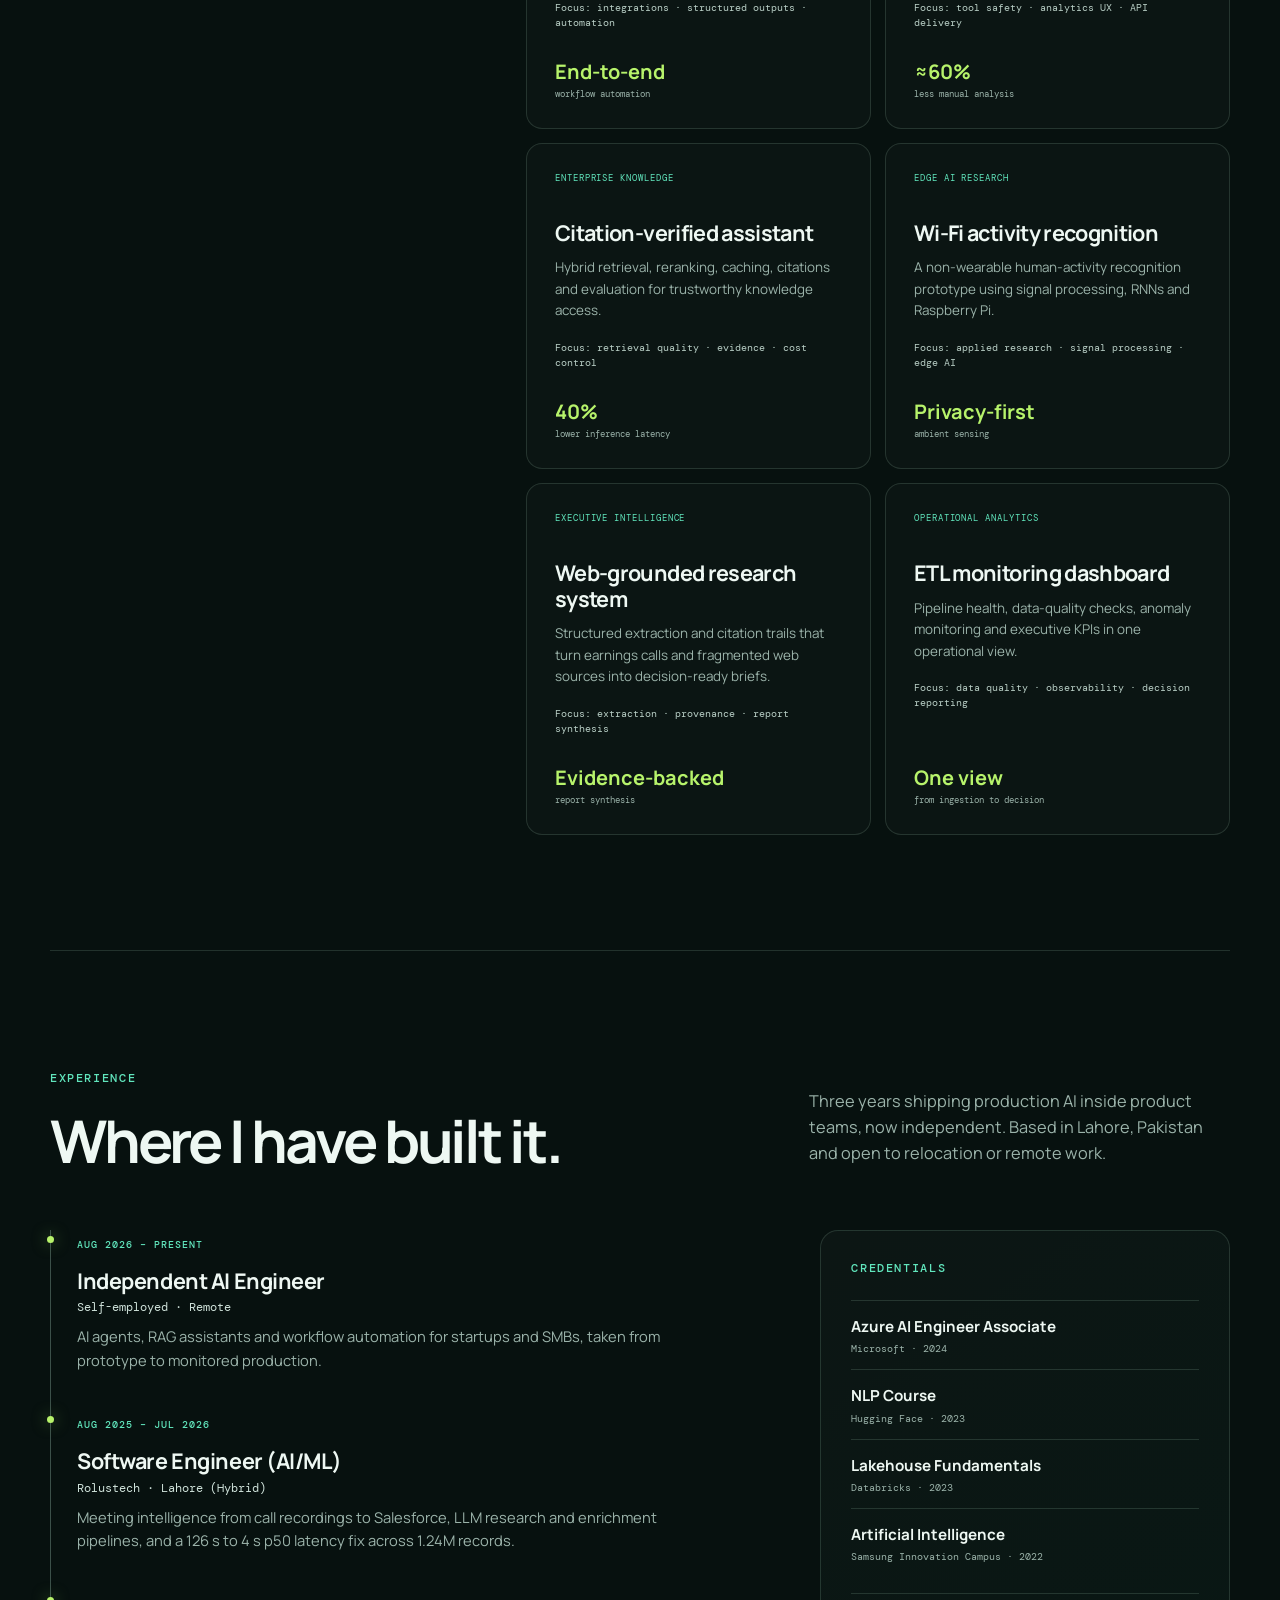
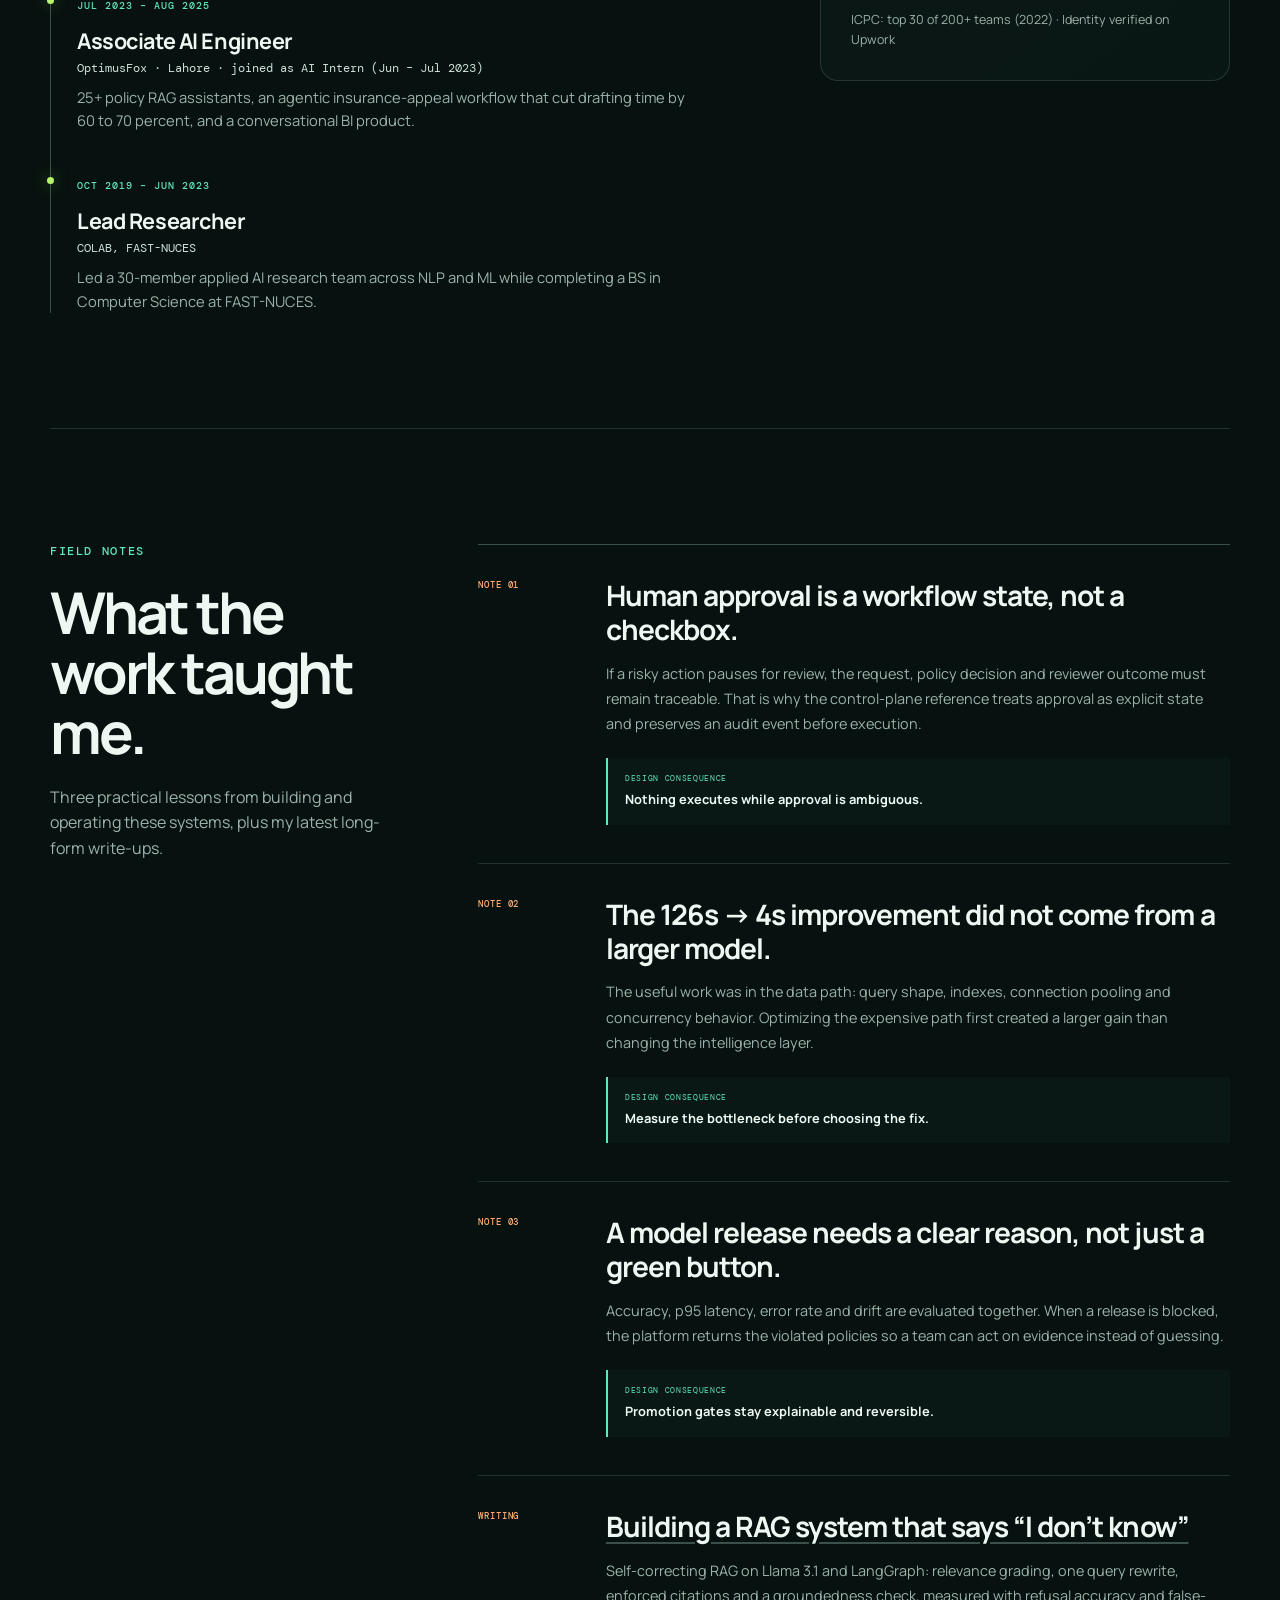
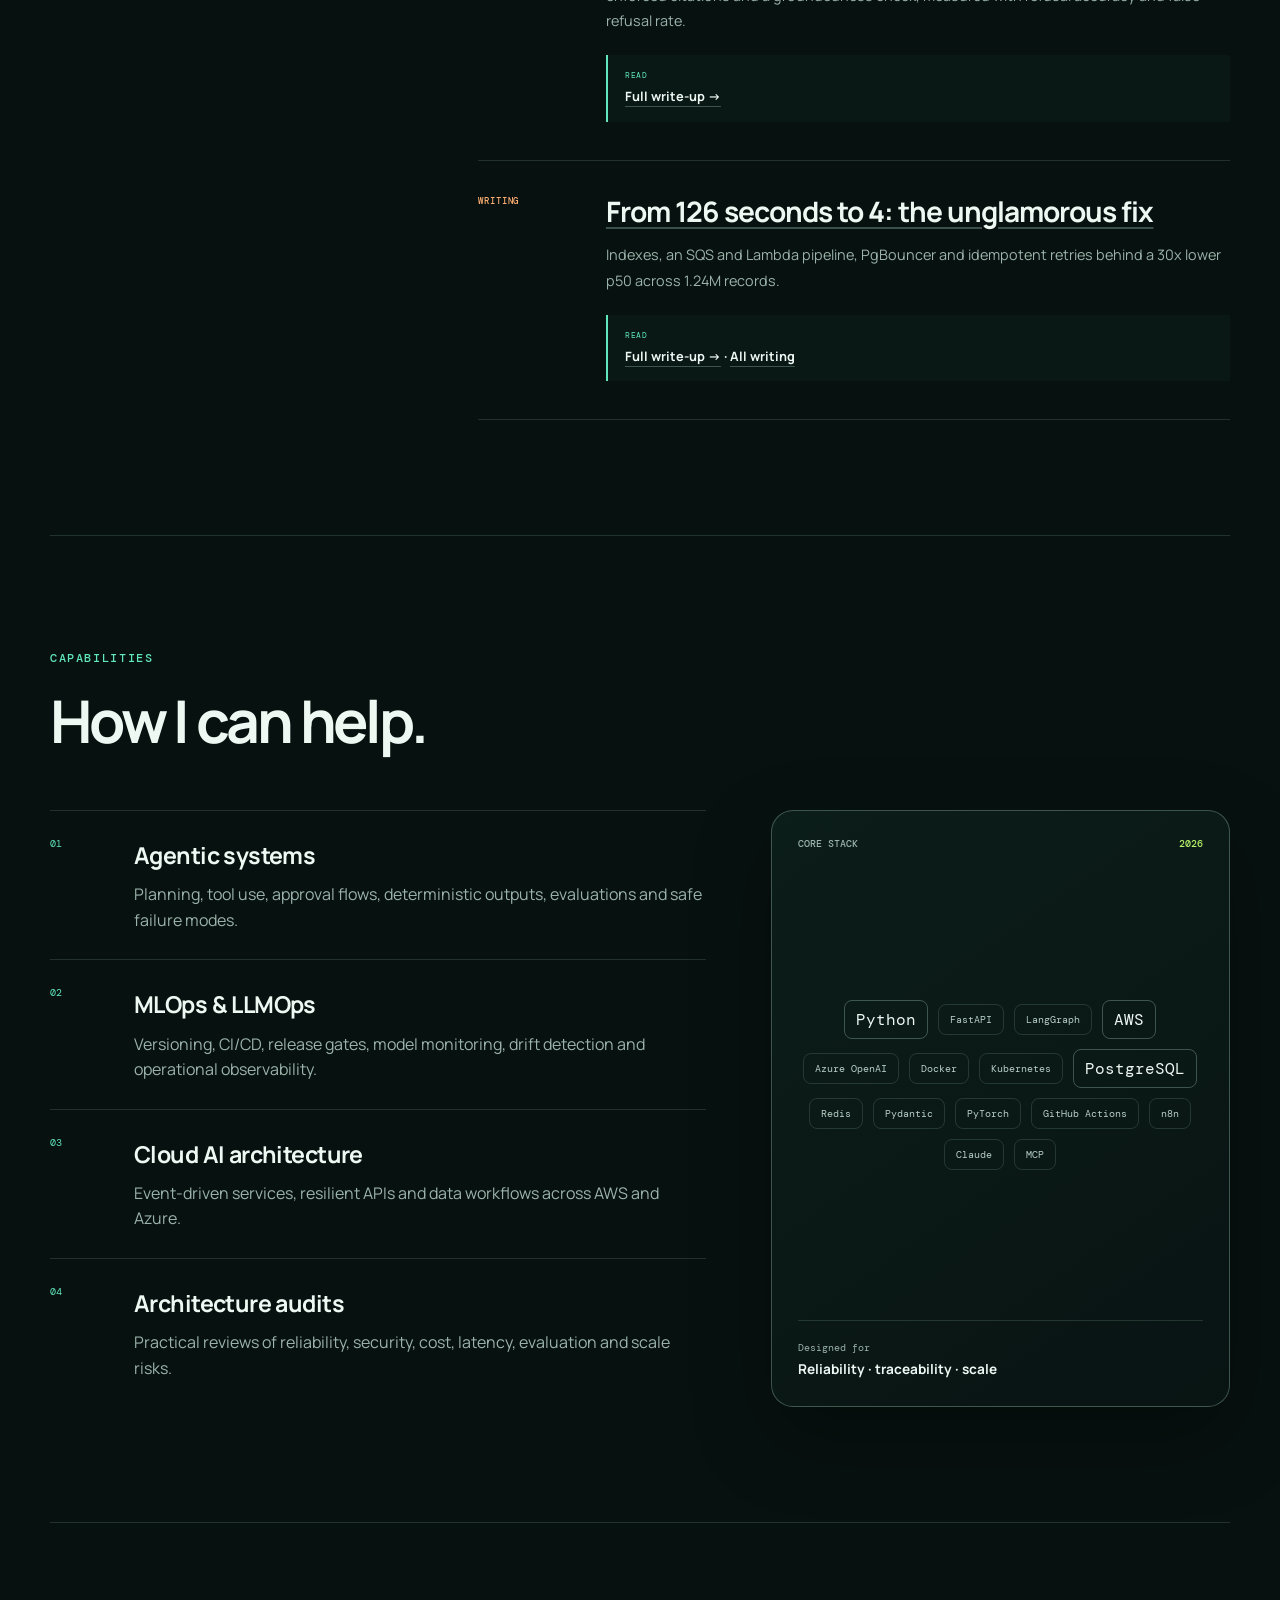
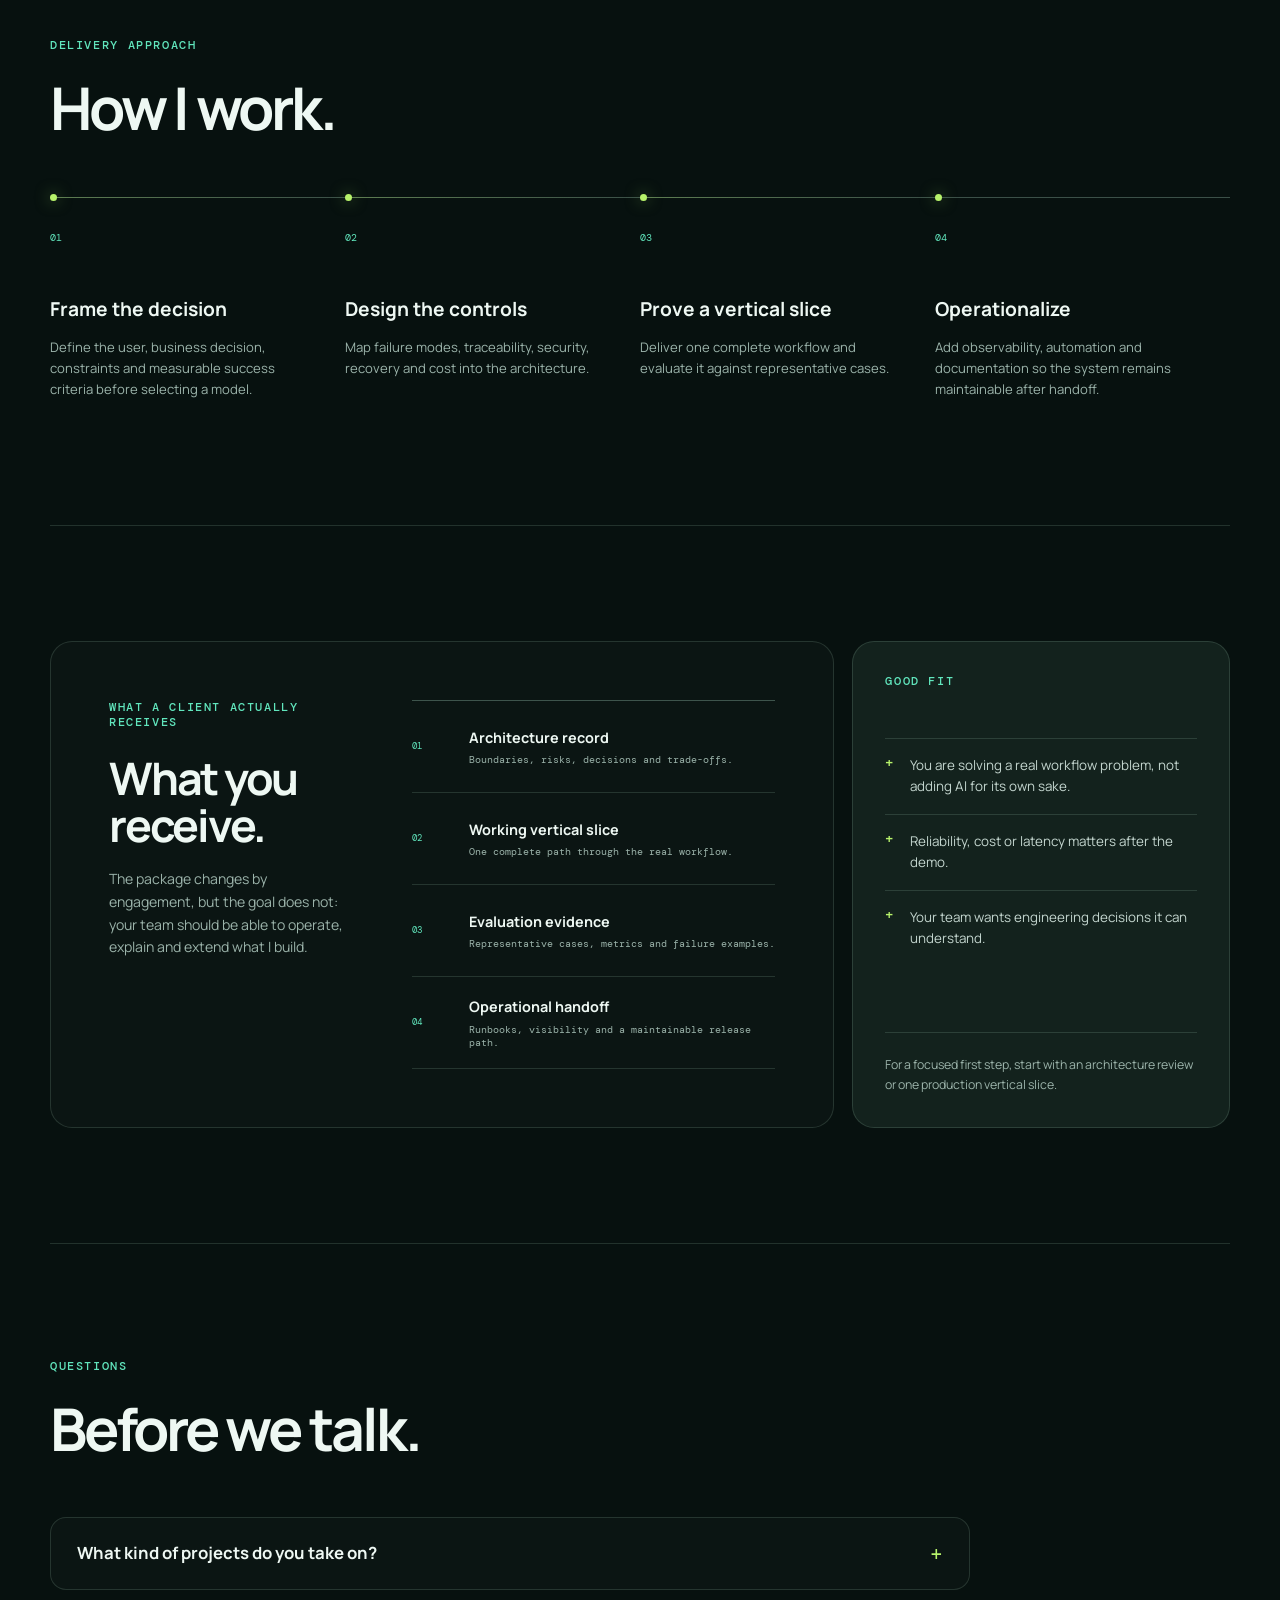
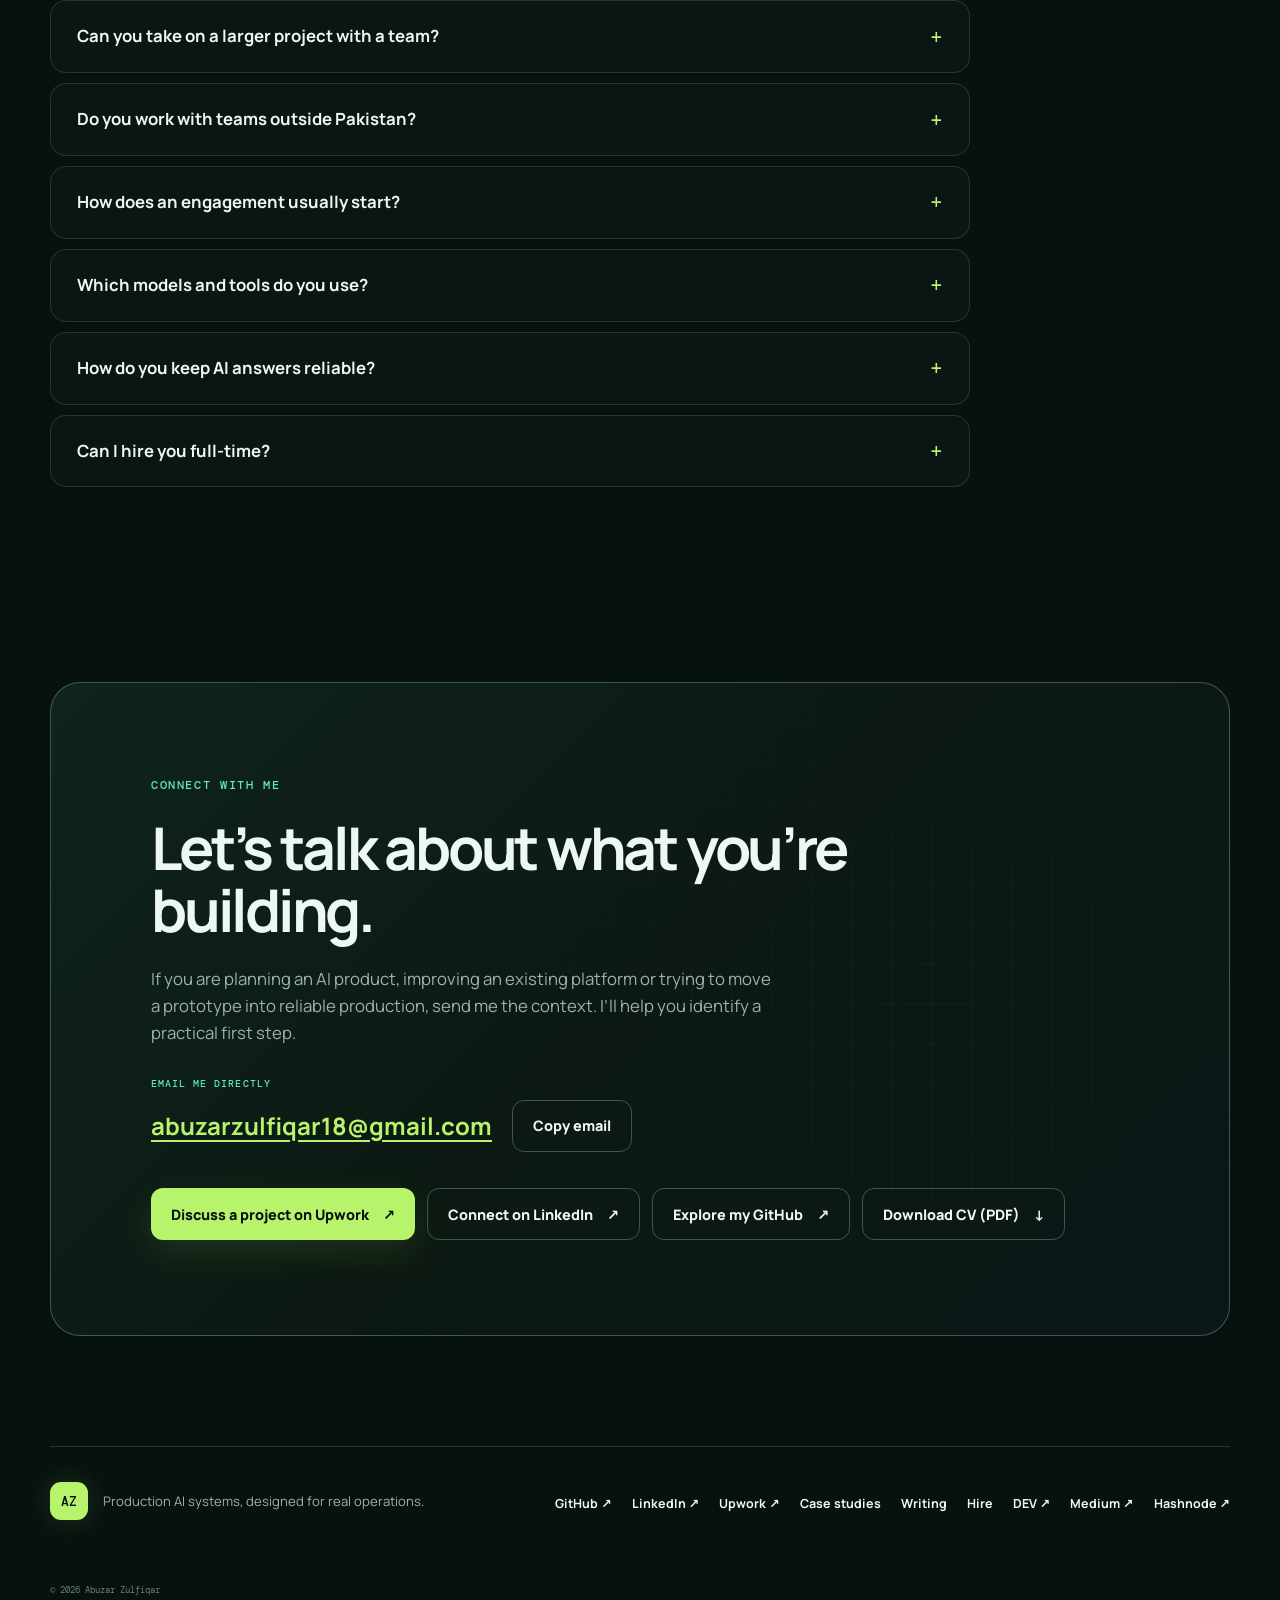
==== commit 7bf28523: "Add team capacity for larger projects" ====
--- a/index.html
+++ b/index.html
@@ -60,6 +60,7 @@
       "@type": "FAQPage",
       "mainEntity": [
         { "@type": "Question", "name": "What kind of projects does Abuzar Zulfiqar take on?", "acceptedAnswer": { "@type": "Answer", "text": "Production AI agents, RAG assistants, LLM automation and MLOps on AWS and Azure, usually taking a working prototype to a reliable production system." } },
+        { "@type": "Question", "name": "Can Abuzar Zulfiqar take on larger projects with a team?", "acceptedAnswer": { "@type": "Answer", "text": "Yes. For larger builds he brings in a small team of engineers he works with and stays the single technical lead and point of contact, covering architecture, delivery plan, code review and handoff." } },
         { "@type": "Question", "name": "Does Abuzar Zulfiqar work with teams outside Pakistan?", "acceptedAnswer": { "@type": "Answer", "text": "Yes. He works remotely with teams worldwide from UTC+5 and is open to relocation for the right full-time role." } },
         { "@type": "Question", "name": "How does an engagement start?", "acceptedAnswer": { "@type": "Answer", "text": "With a small, paid first milestone: an architecture and risk review or one production vertical slice." } },
         { "@type": "Question", "name": "Which models and tools does he use?", "acceptedAnswer": { "@type": "Answer", "text": "OpenAI, Azure OpenAI, Claude and Llama via Ollama; LangGraph, LangChain and MCP; Python, FastAPI, PostgreSQL, Redis, Docker, Kubernetes, AWS and Azure." } },
@@ -191,7 +192,7 @@
           <p class="eyebrow">For CTOs &amp; product leaders</p>
           <h2 id="leadership-title">I help teams make the difficult decisions between a working demo and a production system.</h2>
         </div>
-        <p>I am most useful when a prototype works, but the team still has questions about architecture, risk, ownership or rollout. We start with the decision you need to make, then choose the simplest suitable approach.</p>
+        <p>I am most useful when a prototype works, but the team still has questions about architecture, risk, ownership or rollout. We start with the decision you need to make, then choose the simplest suitable approach. For larger builds I lead a small team, so you get more hands on the work and still one accountable technical lead.</p>
       </div>
       <div class="leadership-grid">
         <article class="leadership-card reveal">
@@ -598,6 +599,7 @@
       </div>
       <div class="faq-list">
         <details class="reveal"><summary>What kind of projects do you take on?</summary><p>Production AI agents, RAG assistants, LLM automation and MLOps on AWS and Azure. Usually a prototype that works but needs architecture, evaluation, safety controls or lower running cost before real users depend on it.</p></details>
+        <details class="reveal"><summary>Can you take on a larger project with a team?</summary><p>Yes. For larger builds I bring in a small team of engineers I work with, and I stay your single technical lead and point of contact: architecture, delivery plan, code review and handoff. We size the team to the scope, starting with an architecture review or a paid first milestone.</p></details>
         <details class="reveal"><summary>Do you work with teams outside Pakistan?</summary><p>Yes. I work remotely with teams worldwide from UTC+5, with overlap for European working hours and US mornings, and I am open to relocation for the right full-time role.</p></details>
         <details class="reveal"><summary>How does an engagement usually start?</summary><p>With a small, paid first milestone: an architecture and risk review, or one production vertical slice. You see working evidence before committing to more.</p></details>
         <details class="reveal"><summary>Which models and tools do you use?</summary><p>OpenAI, Azure OpenAI, Claude and open models such as Llama through Ollama; LangGraph and LangChain for orchestration; MCP for tool integrations; Python, FastAPI, PostgreSQL, Redis, Docker and Kubernetes; AWS and Azure for deployment.</p></details>
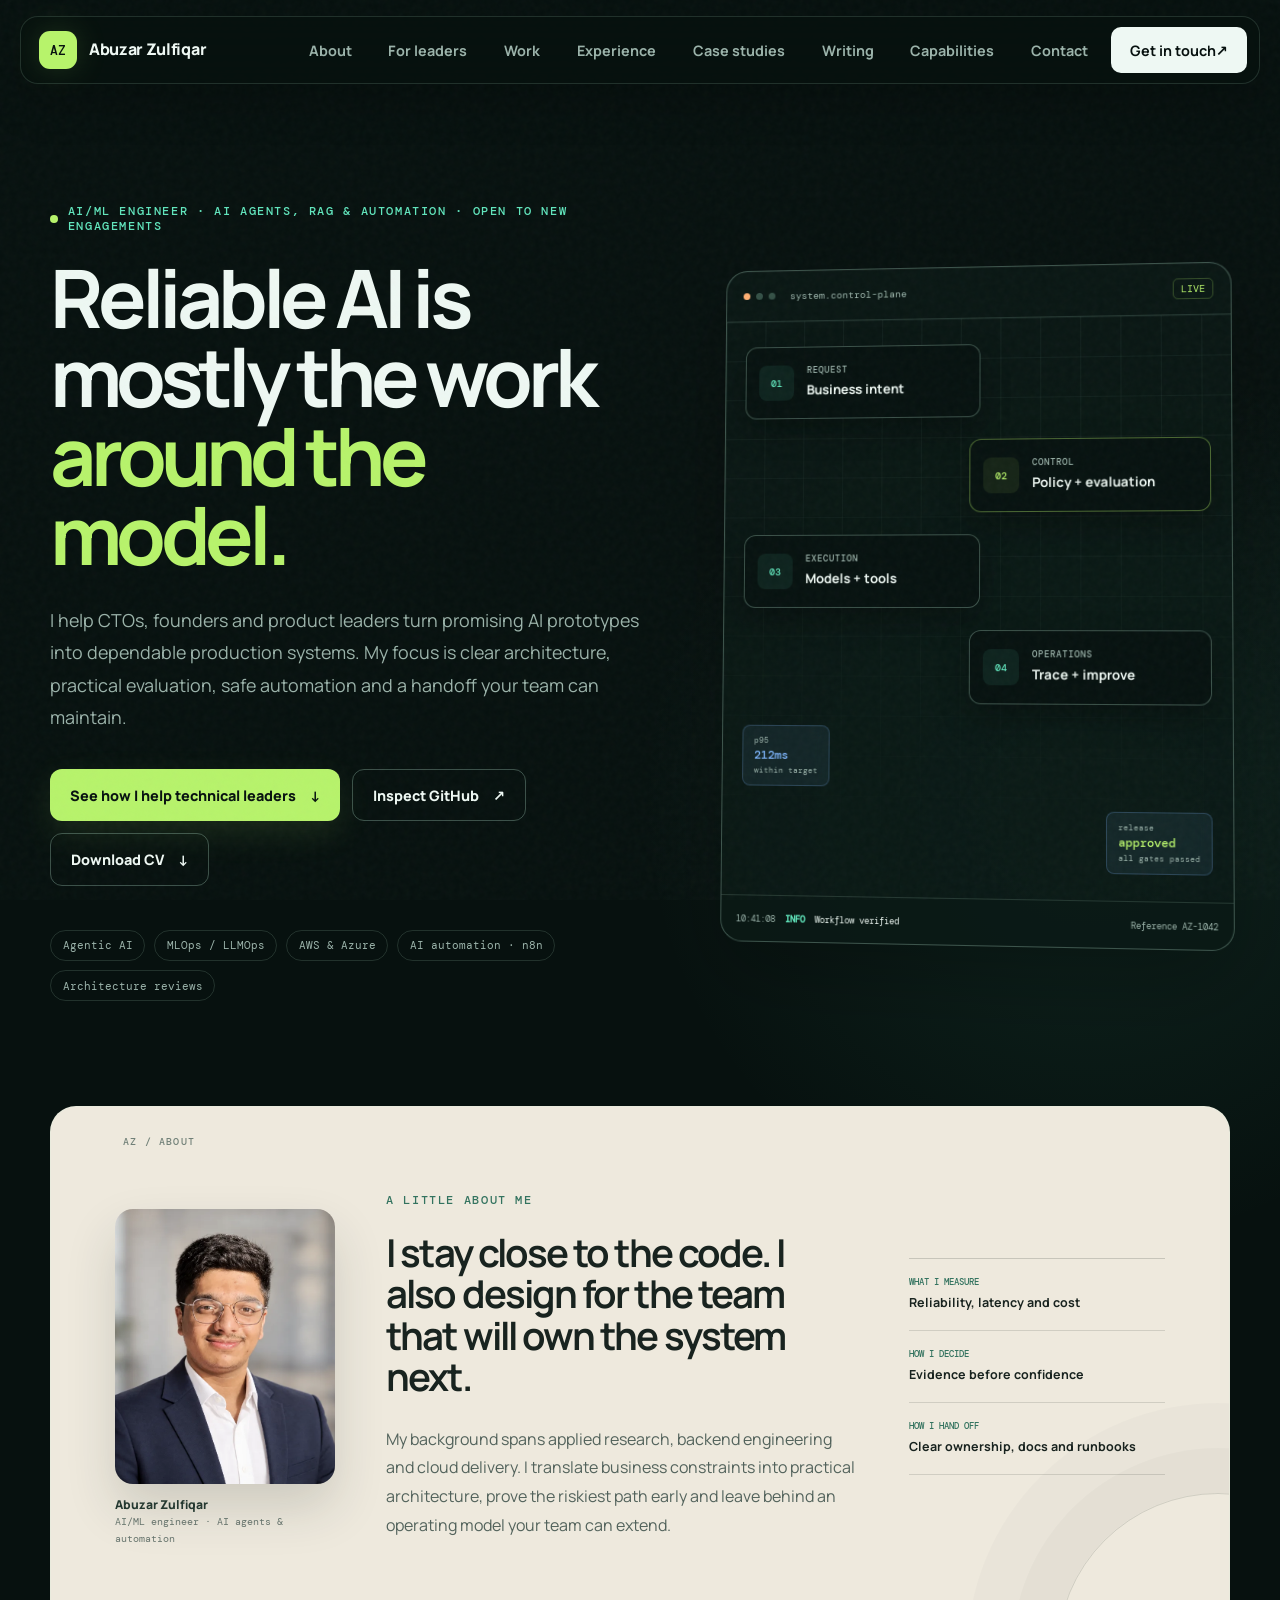
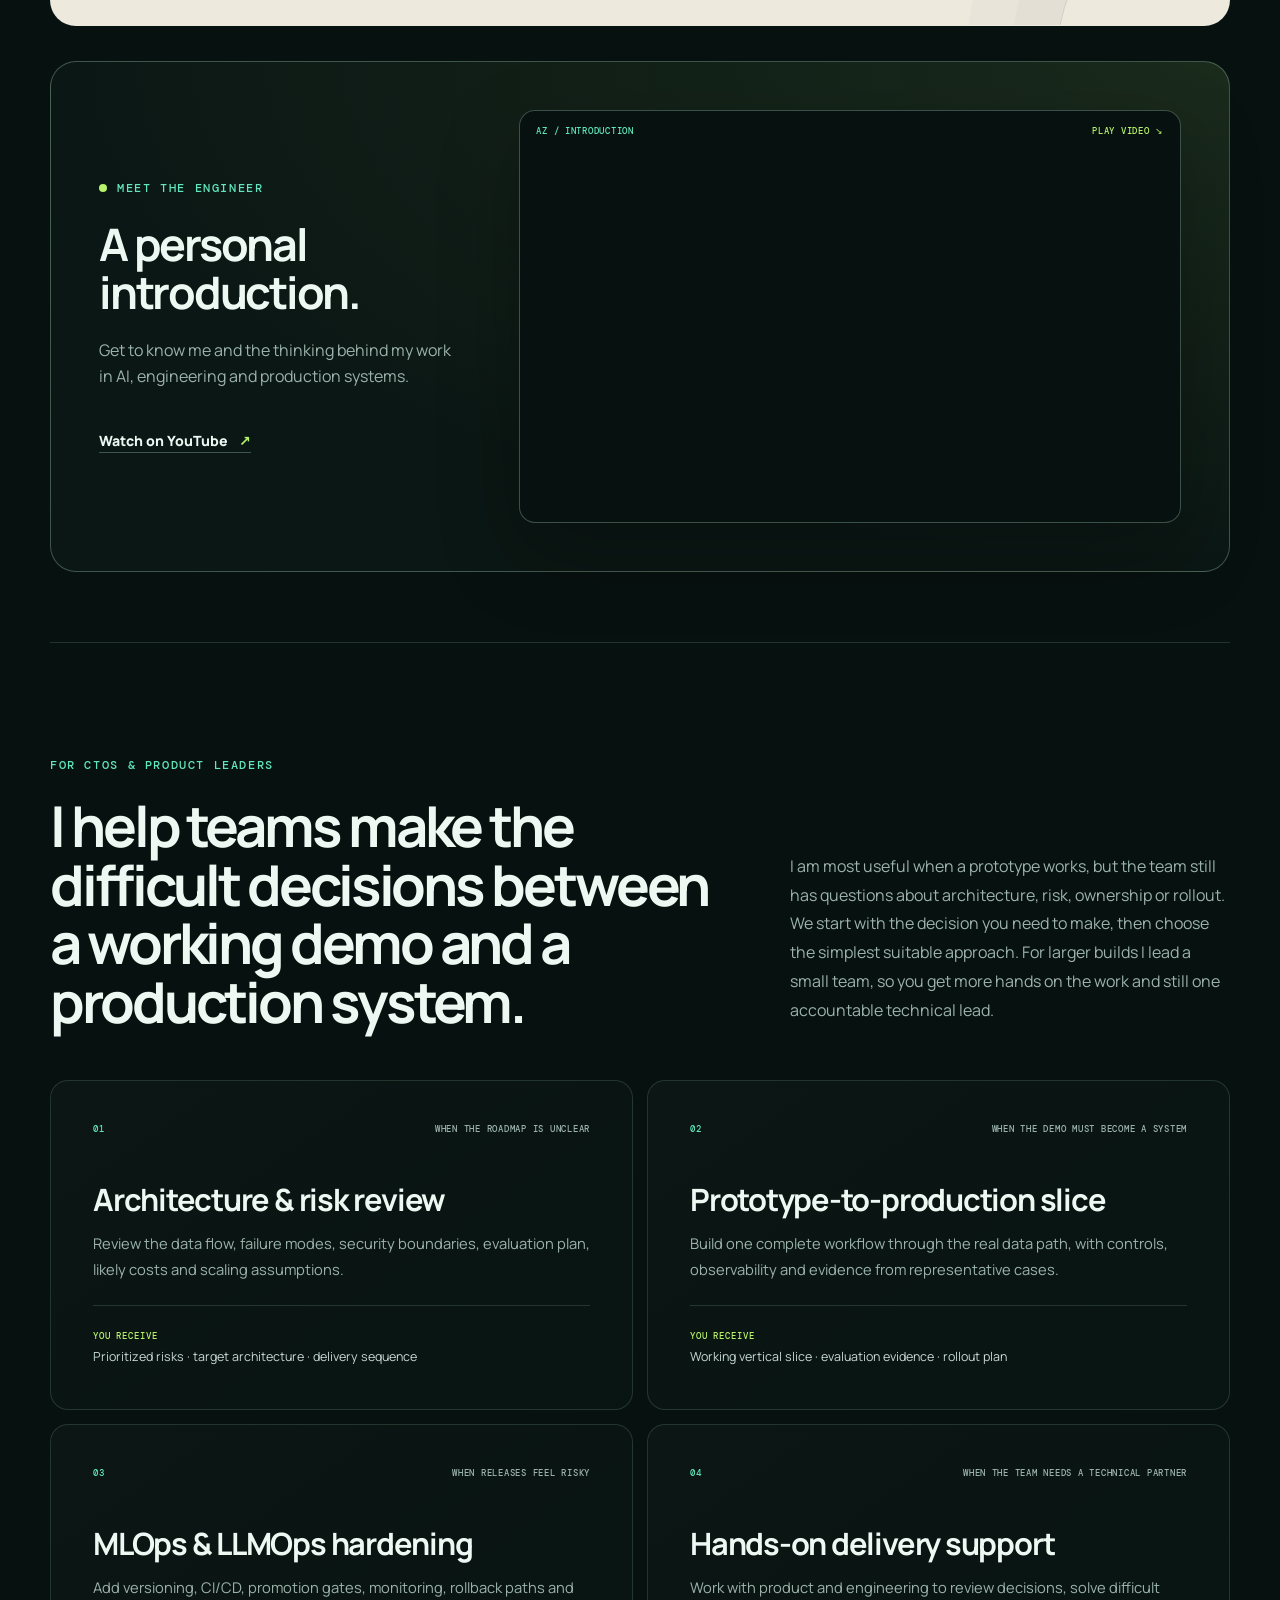
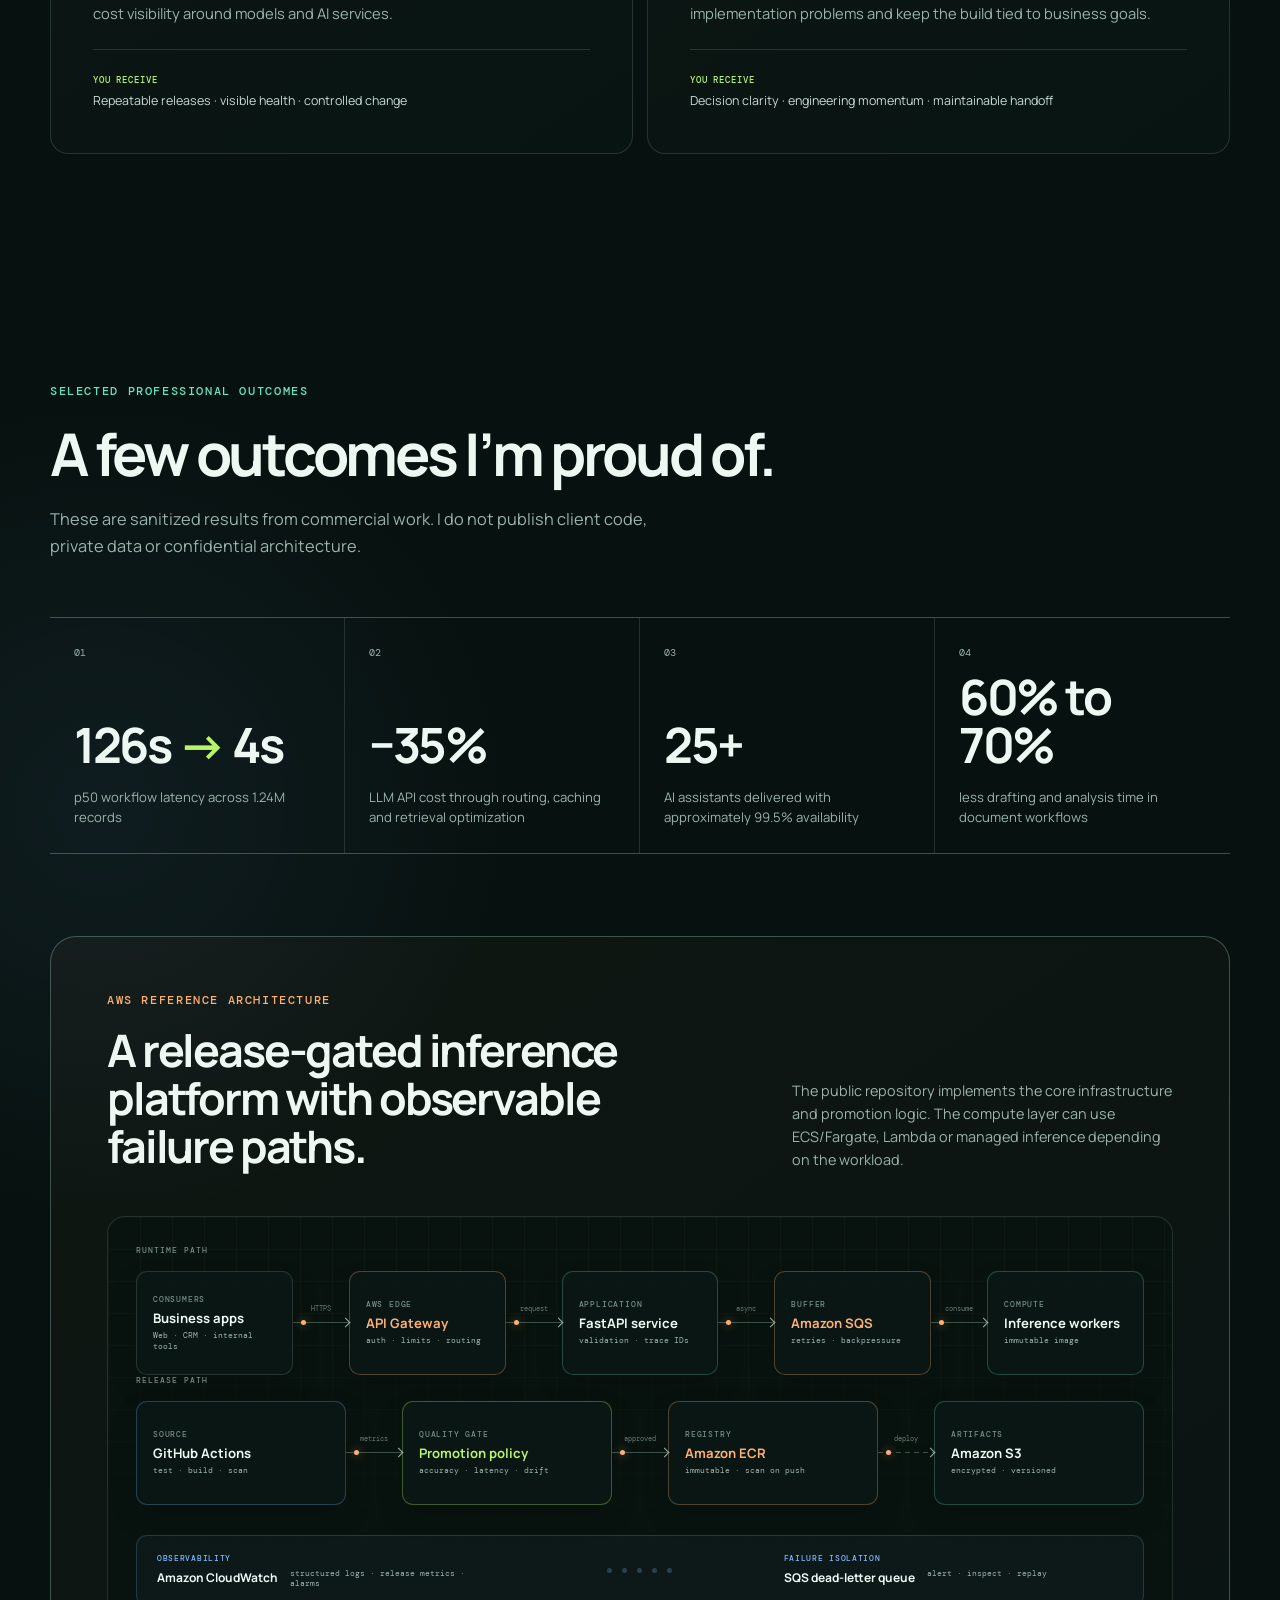
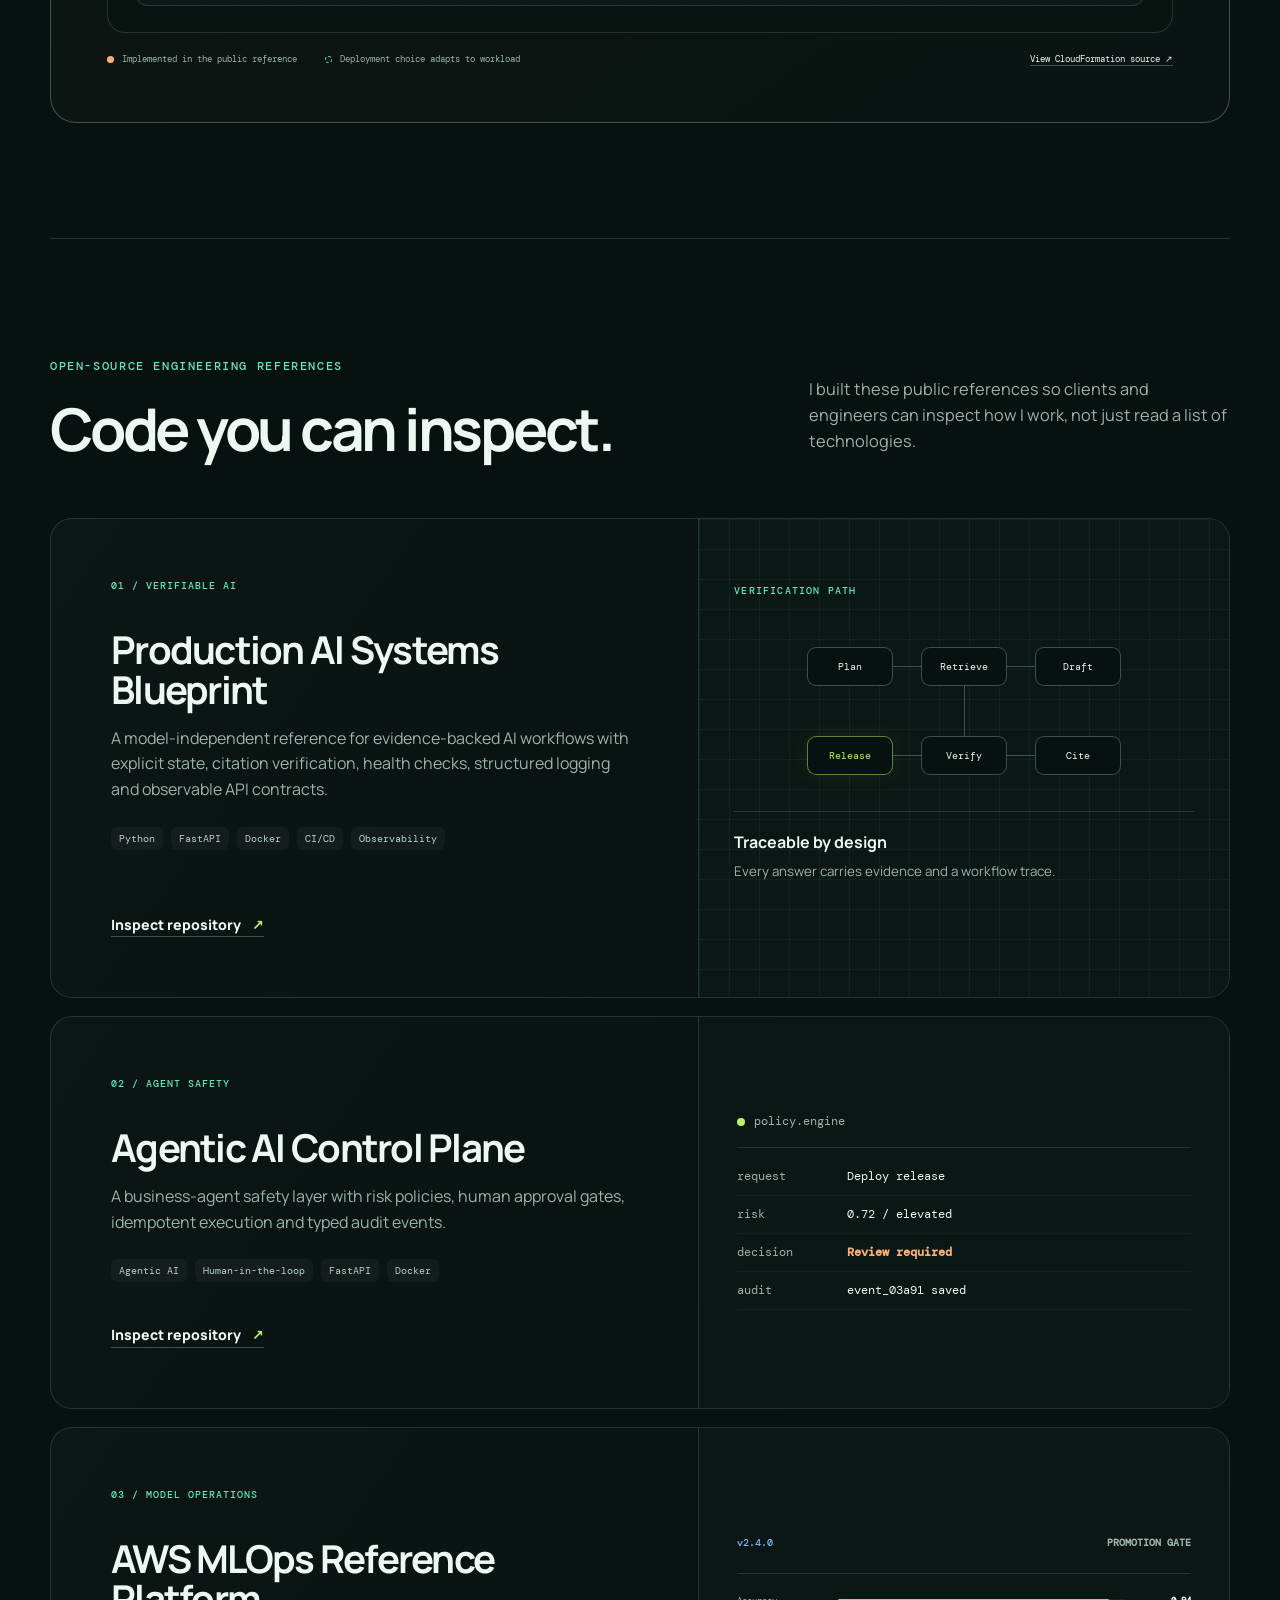
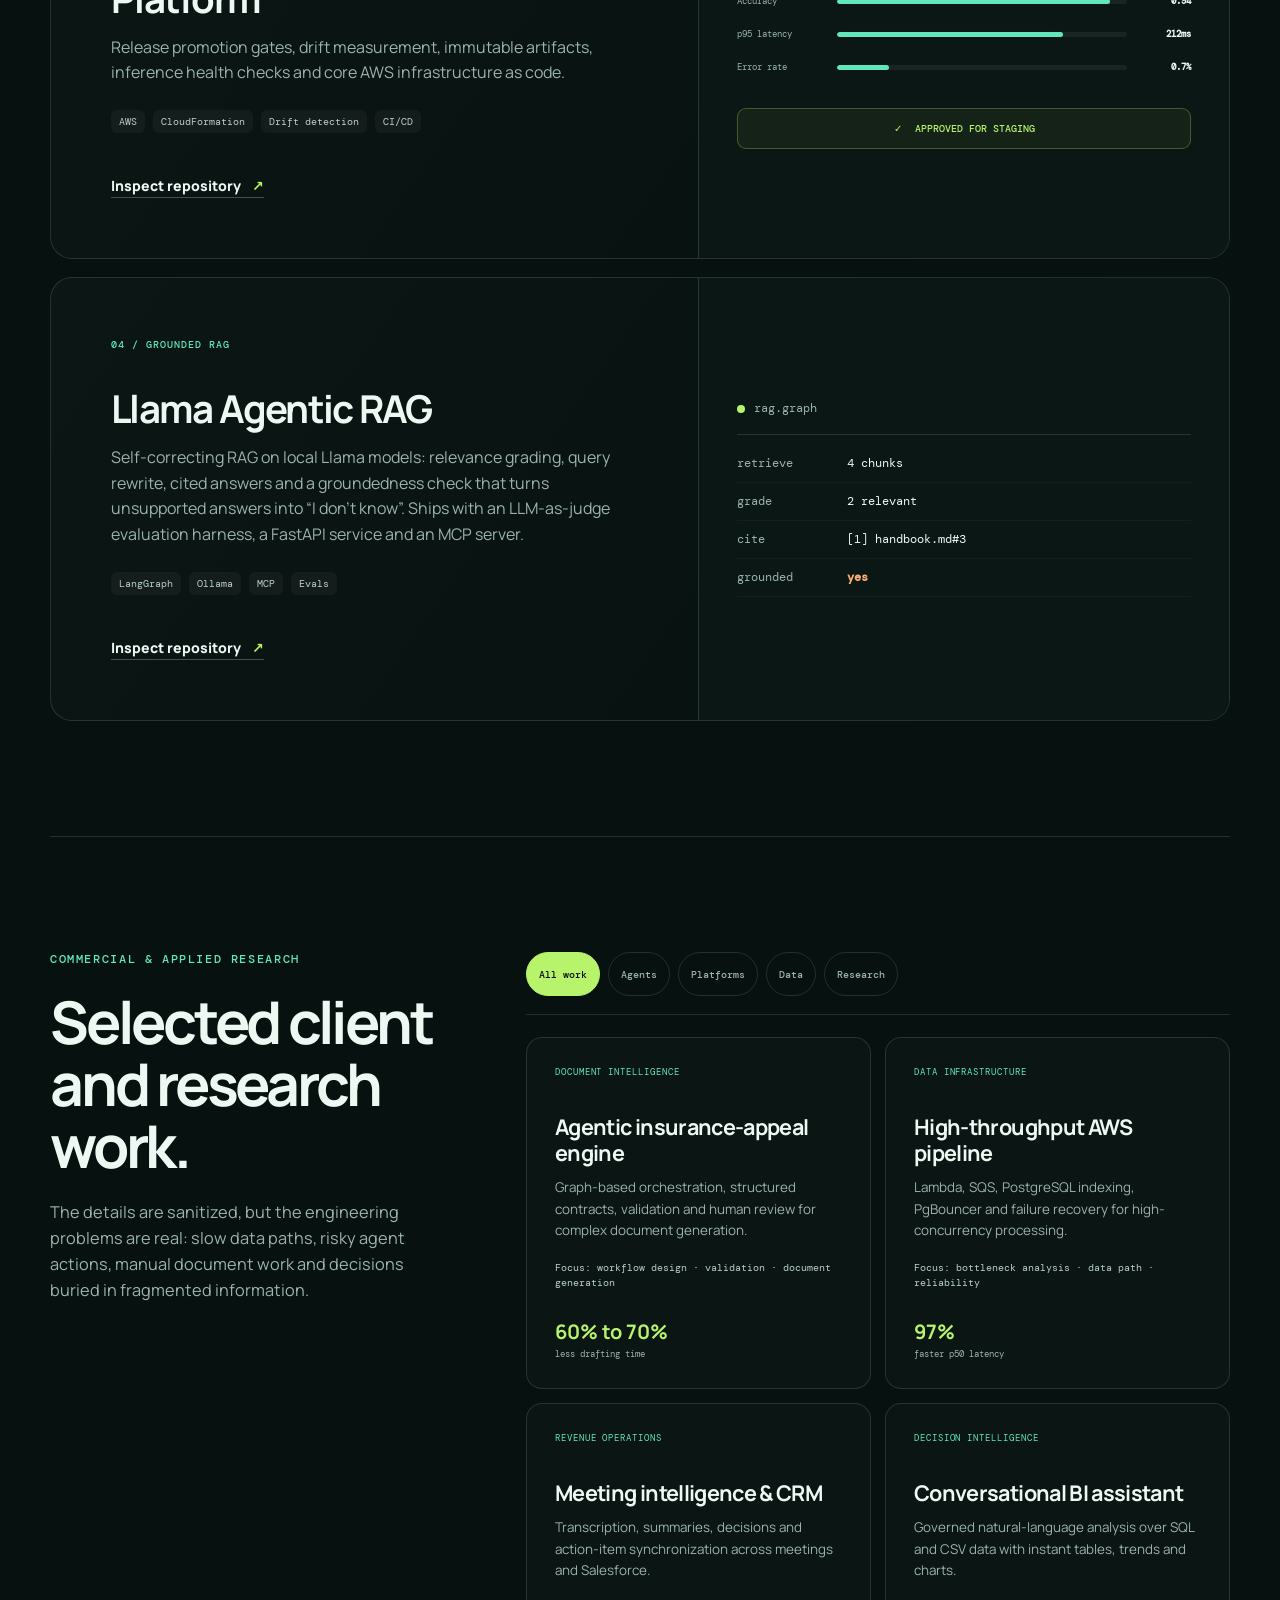
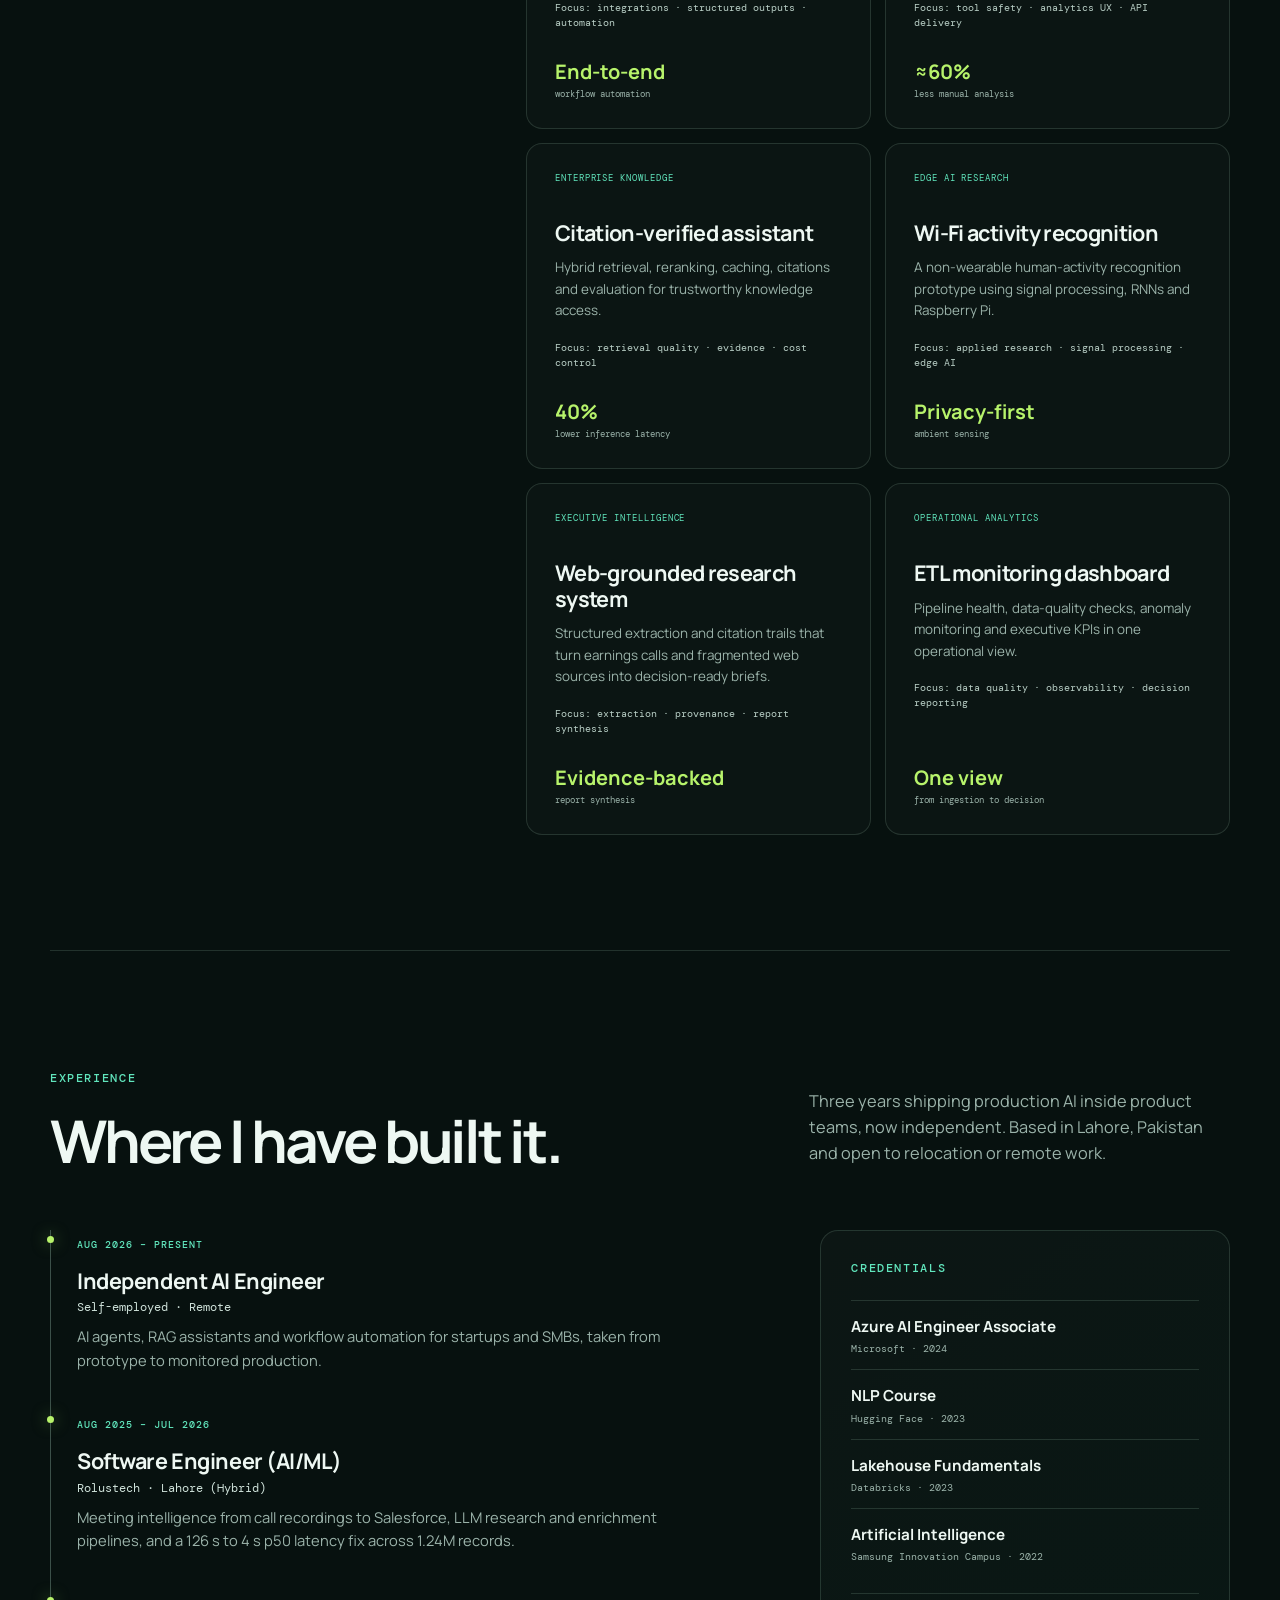
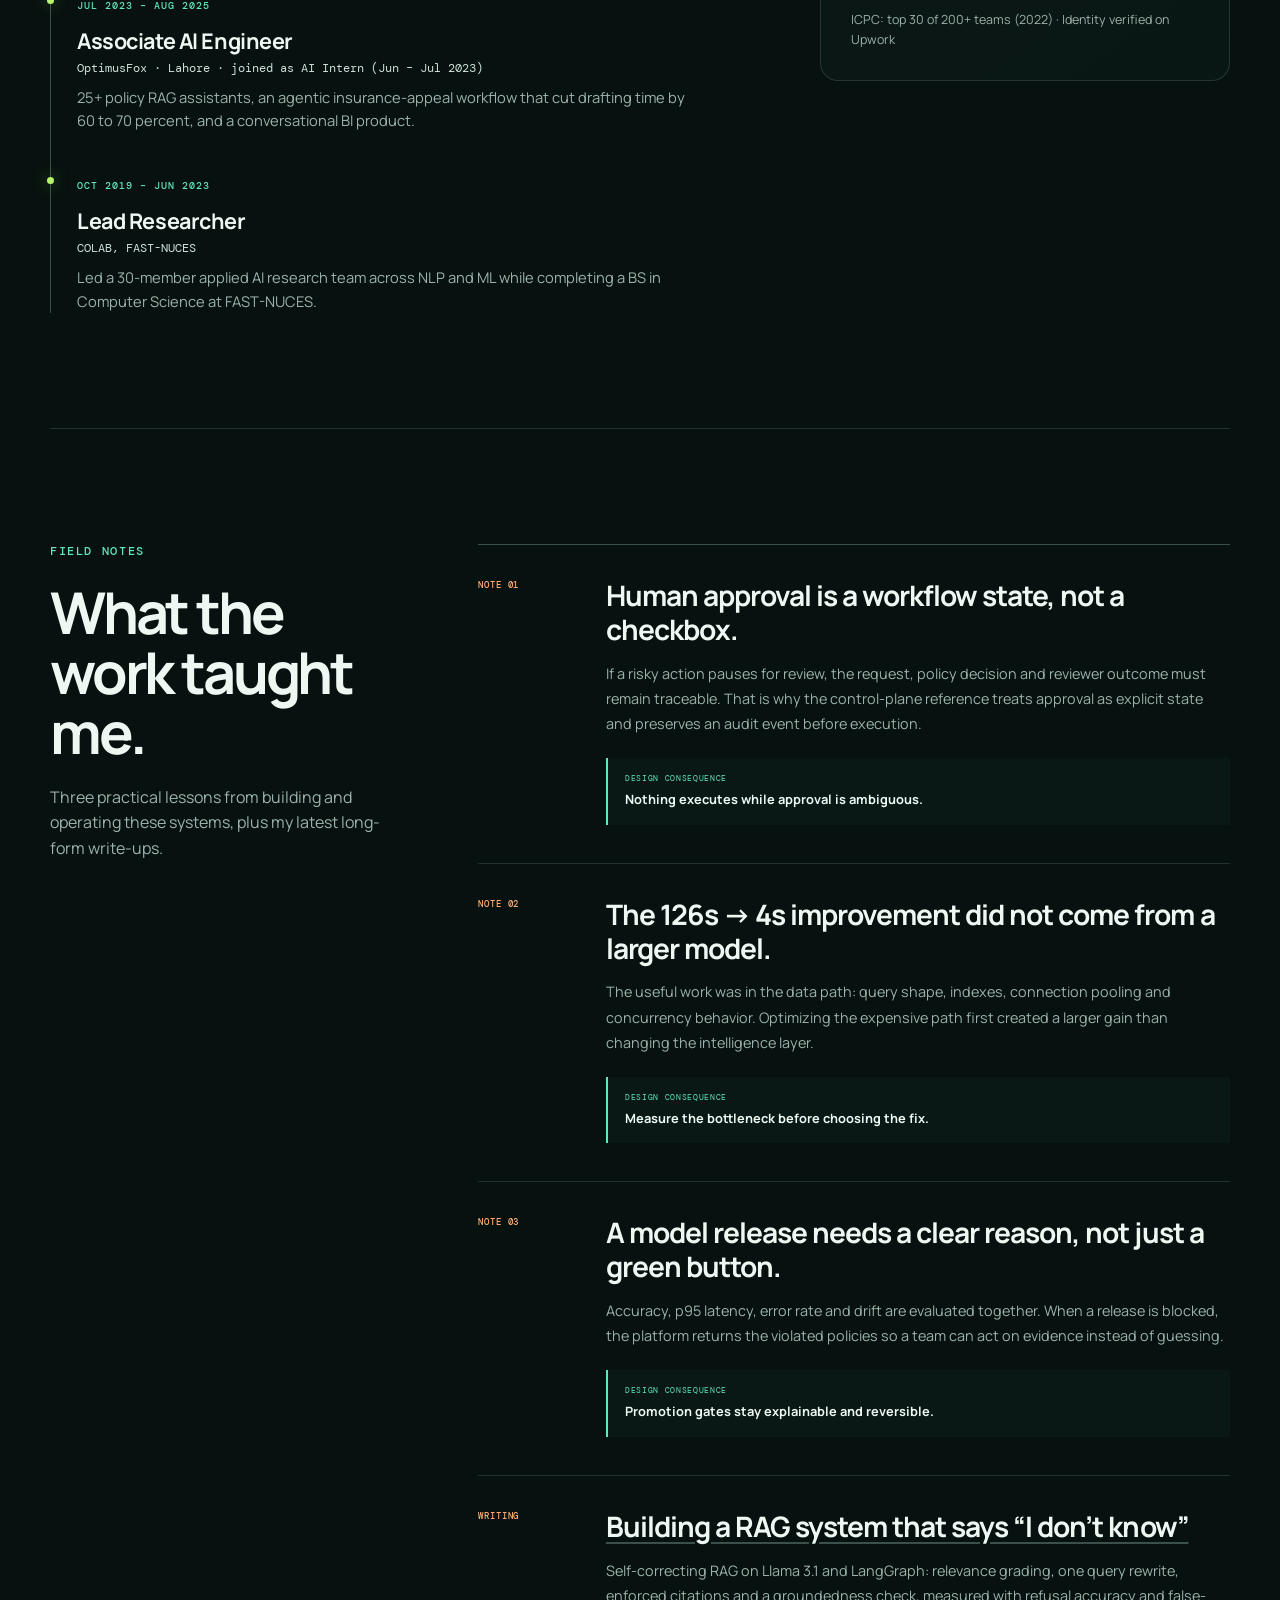
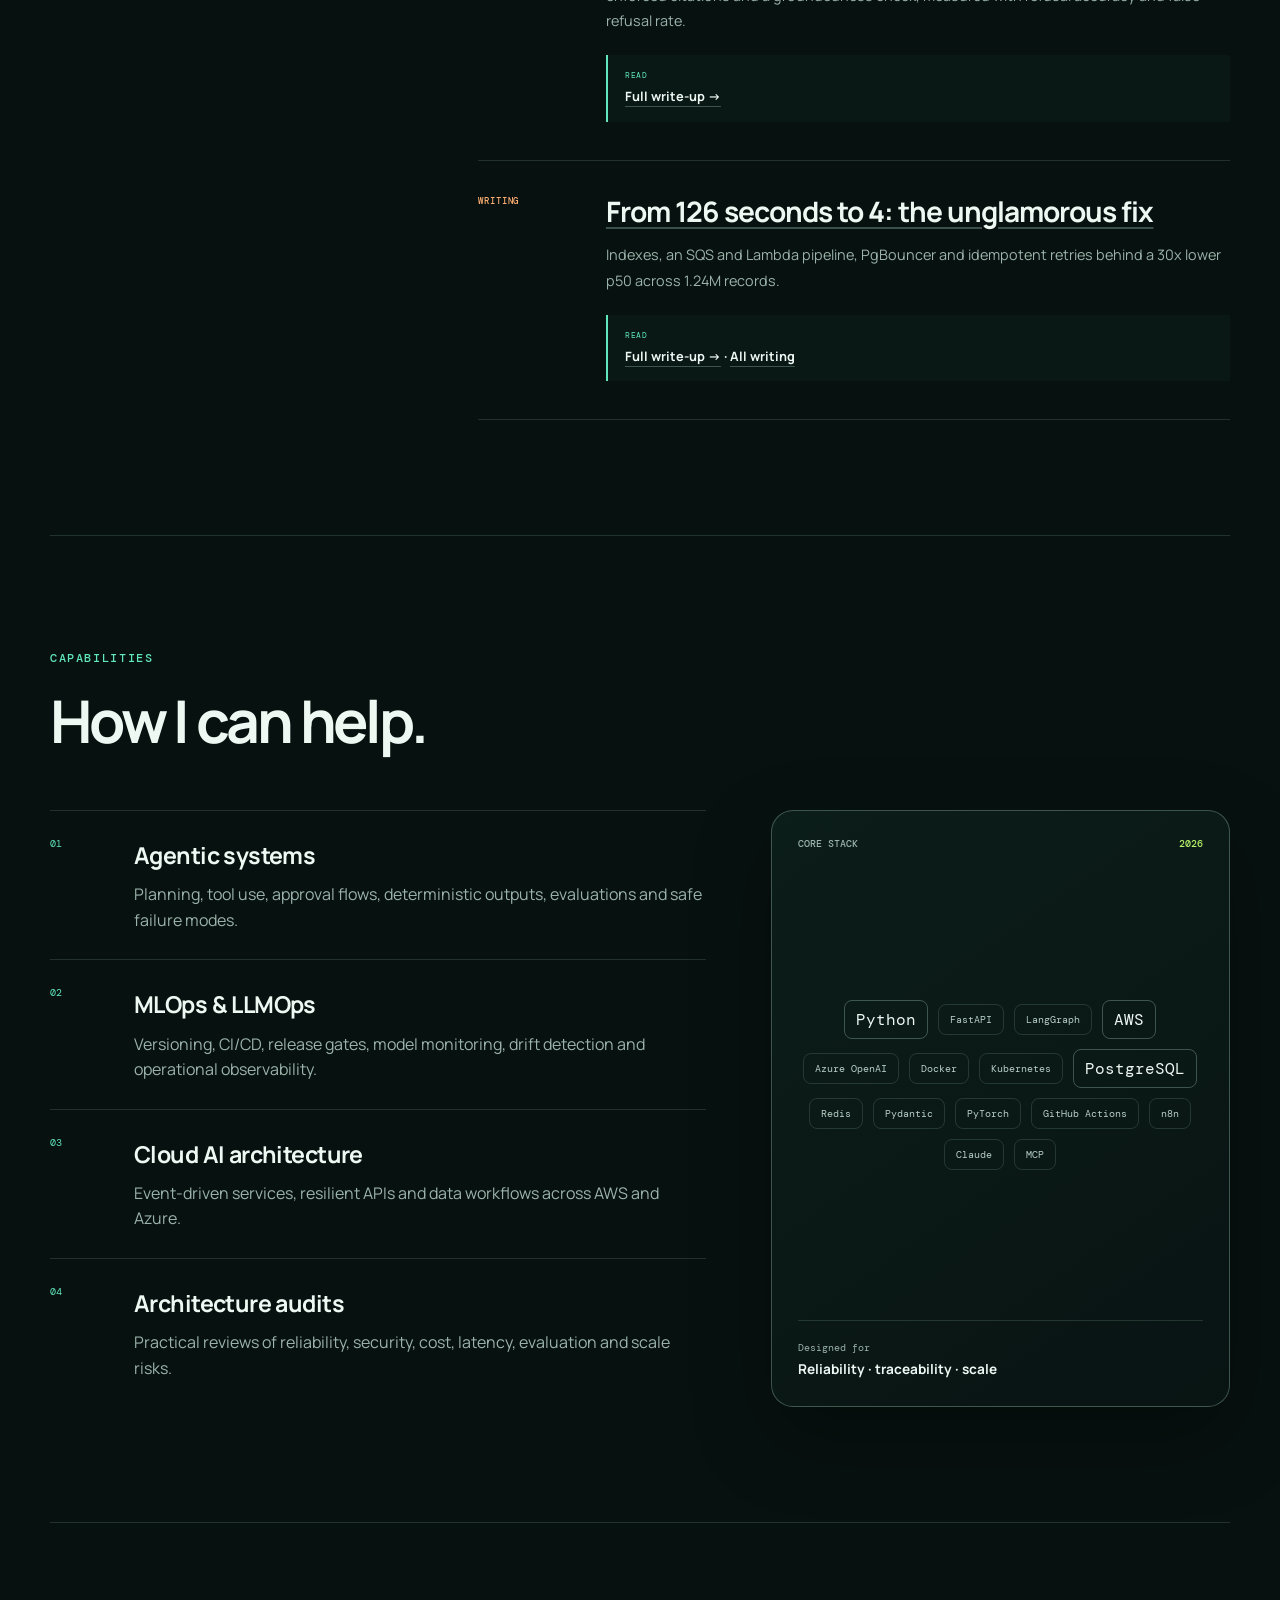
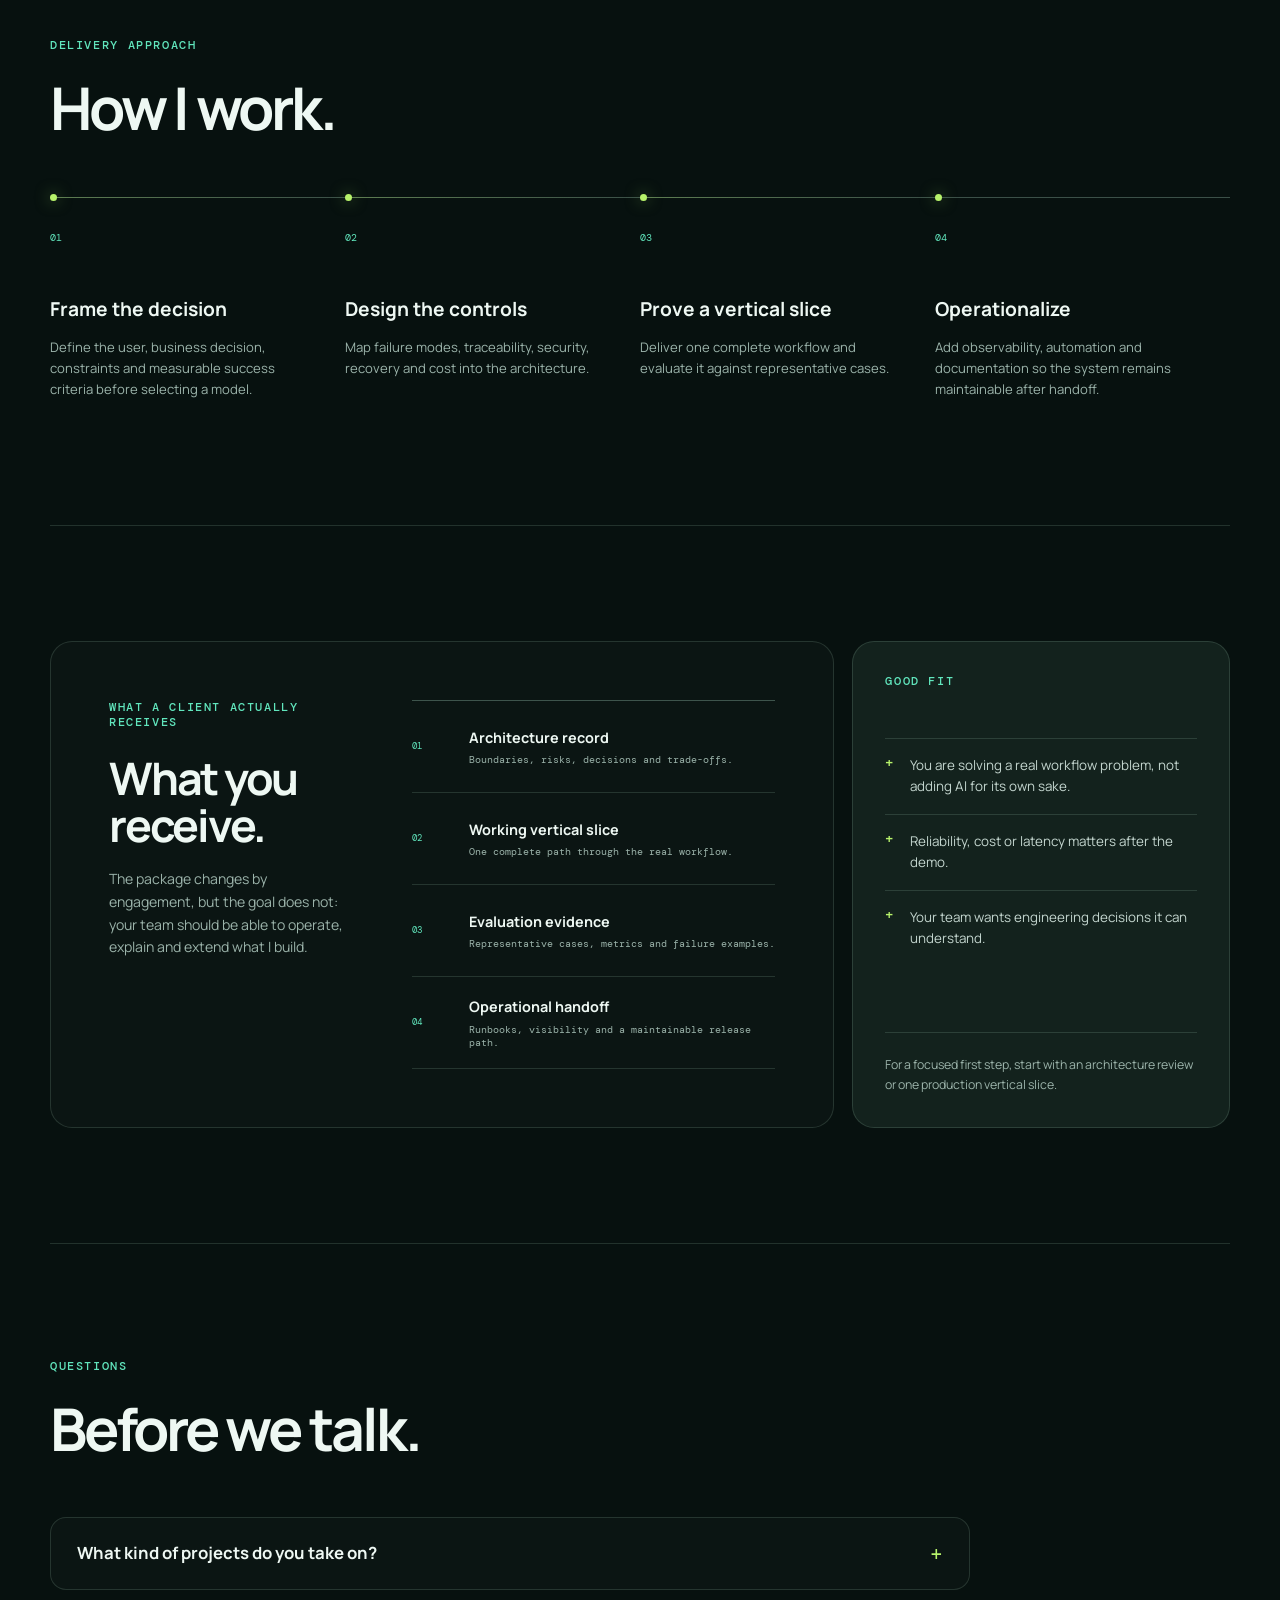
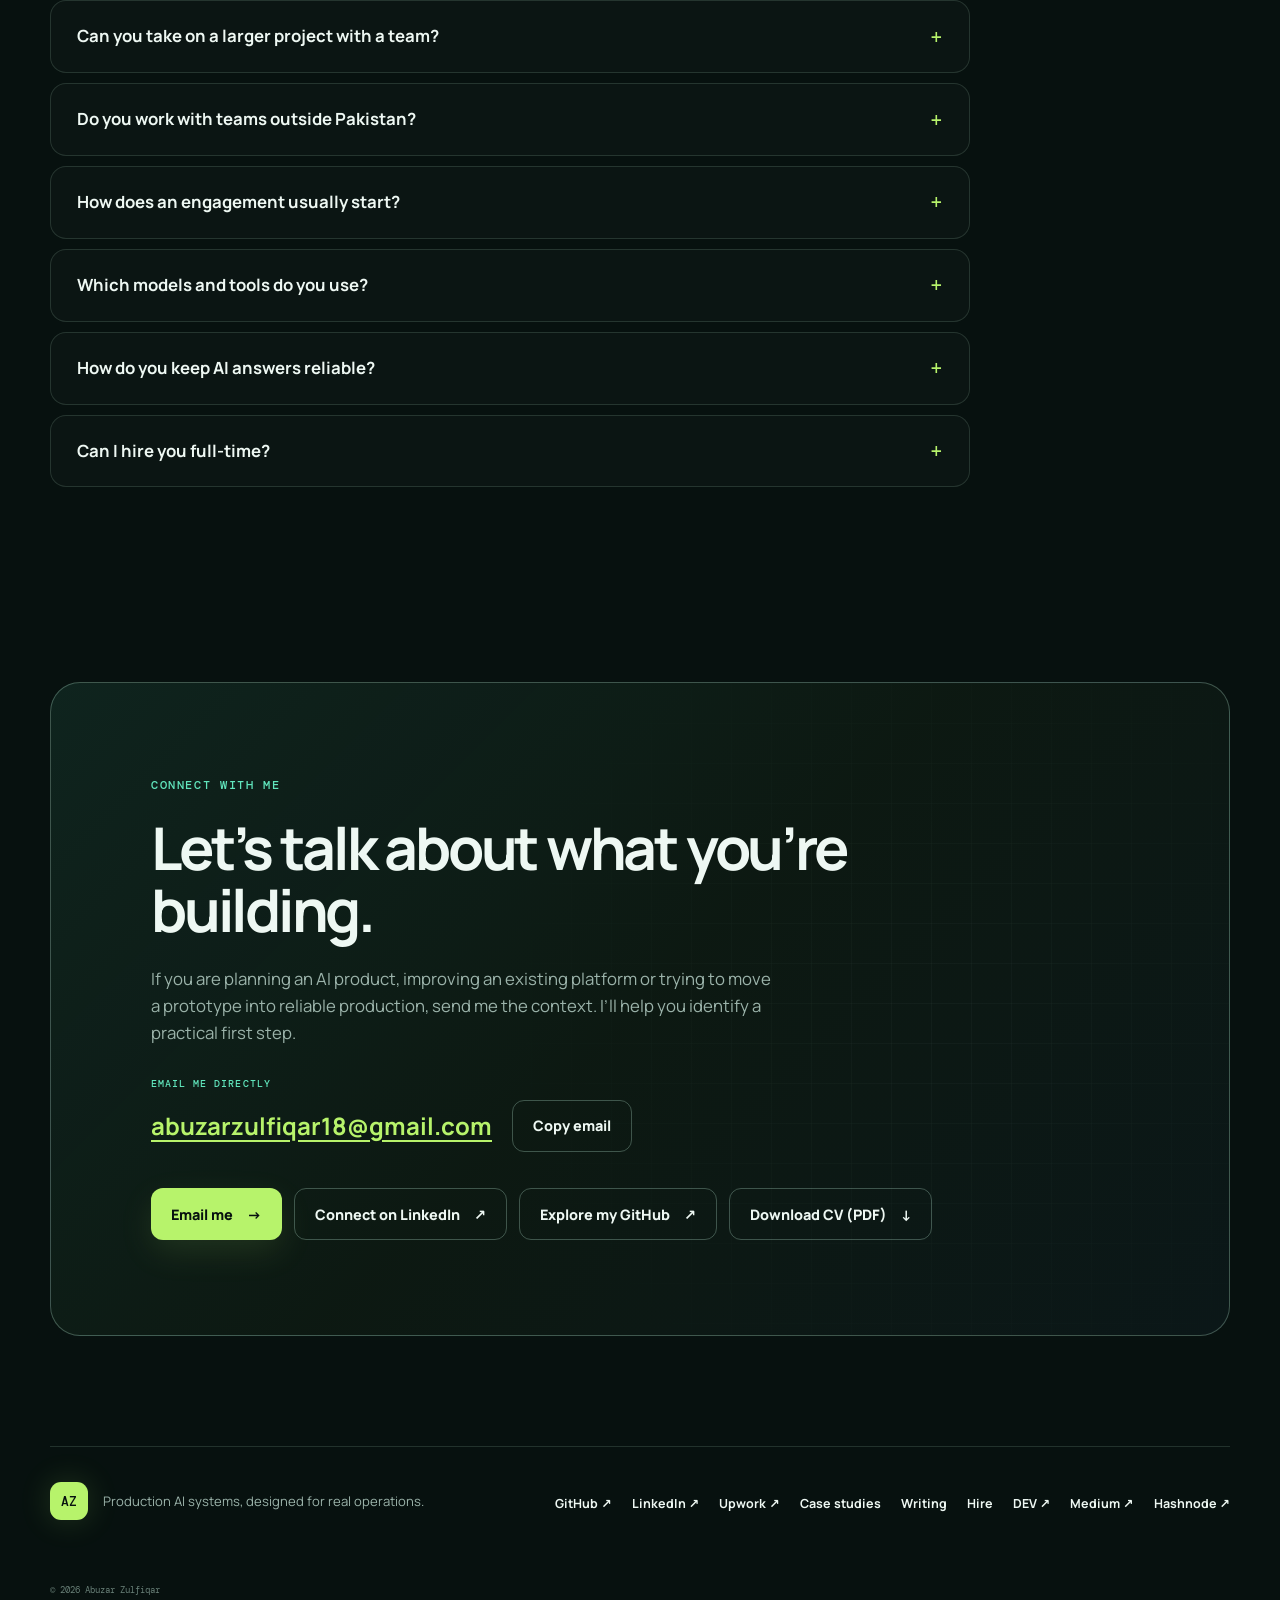
==== commit 5384aa7a: "Contact: email as primary action, Upwork stays in footer" ====
--- a/index.html
+++ b/index.html
@@ -622,7 +622,7 @@
         <p class="copy-status" role="status" aria-live="polite"></p>
       </div>
       <div class="cta-actions">
-        <a class="button button-primary" href="https://www.upwork.com/freelancers/abuzarz4" target="_blank" rel="noreferrer">Discuss a project on Upwork <span>↗</span></a>
+        <a class="button button-primary" href="mailto:abuzarzulfiqar18@gmail.com">Email me <span>→</span></a>
         <a class="button button-quiet" href="https://www.linkedin.com/in/abuzar-zulfiqar/" target="_blank" rel="noreferrer">Connect on LinkedIn <span>↗</span></a>
         <a class="button button-quiet" href="https://github.com/abuzar18" target="_blank" rel="noreferrer">Explore my GitHub <span>↗</span></a>
         <a class="button button-quiet" href="assets/Abuzar-Zulfiqar-CV.pdf" download="Abuzar-Zulfiqar-CV.pdf">Download CV (PDF) <span>↓</span></a>
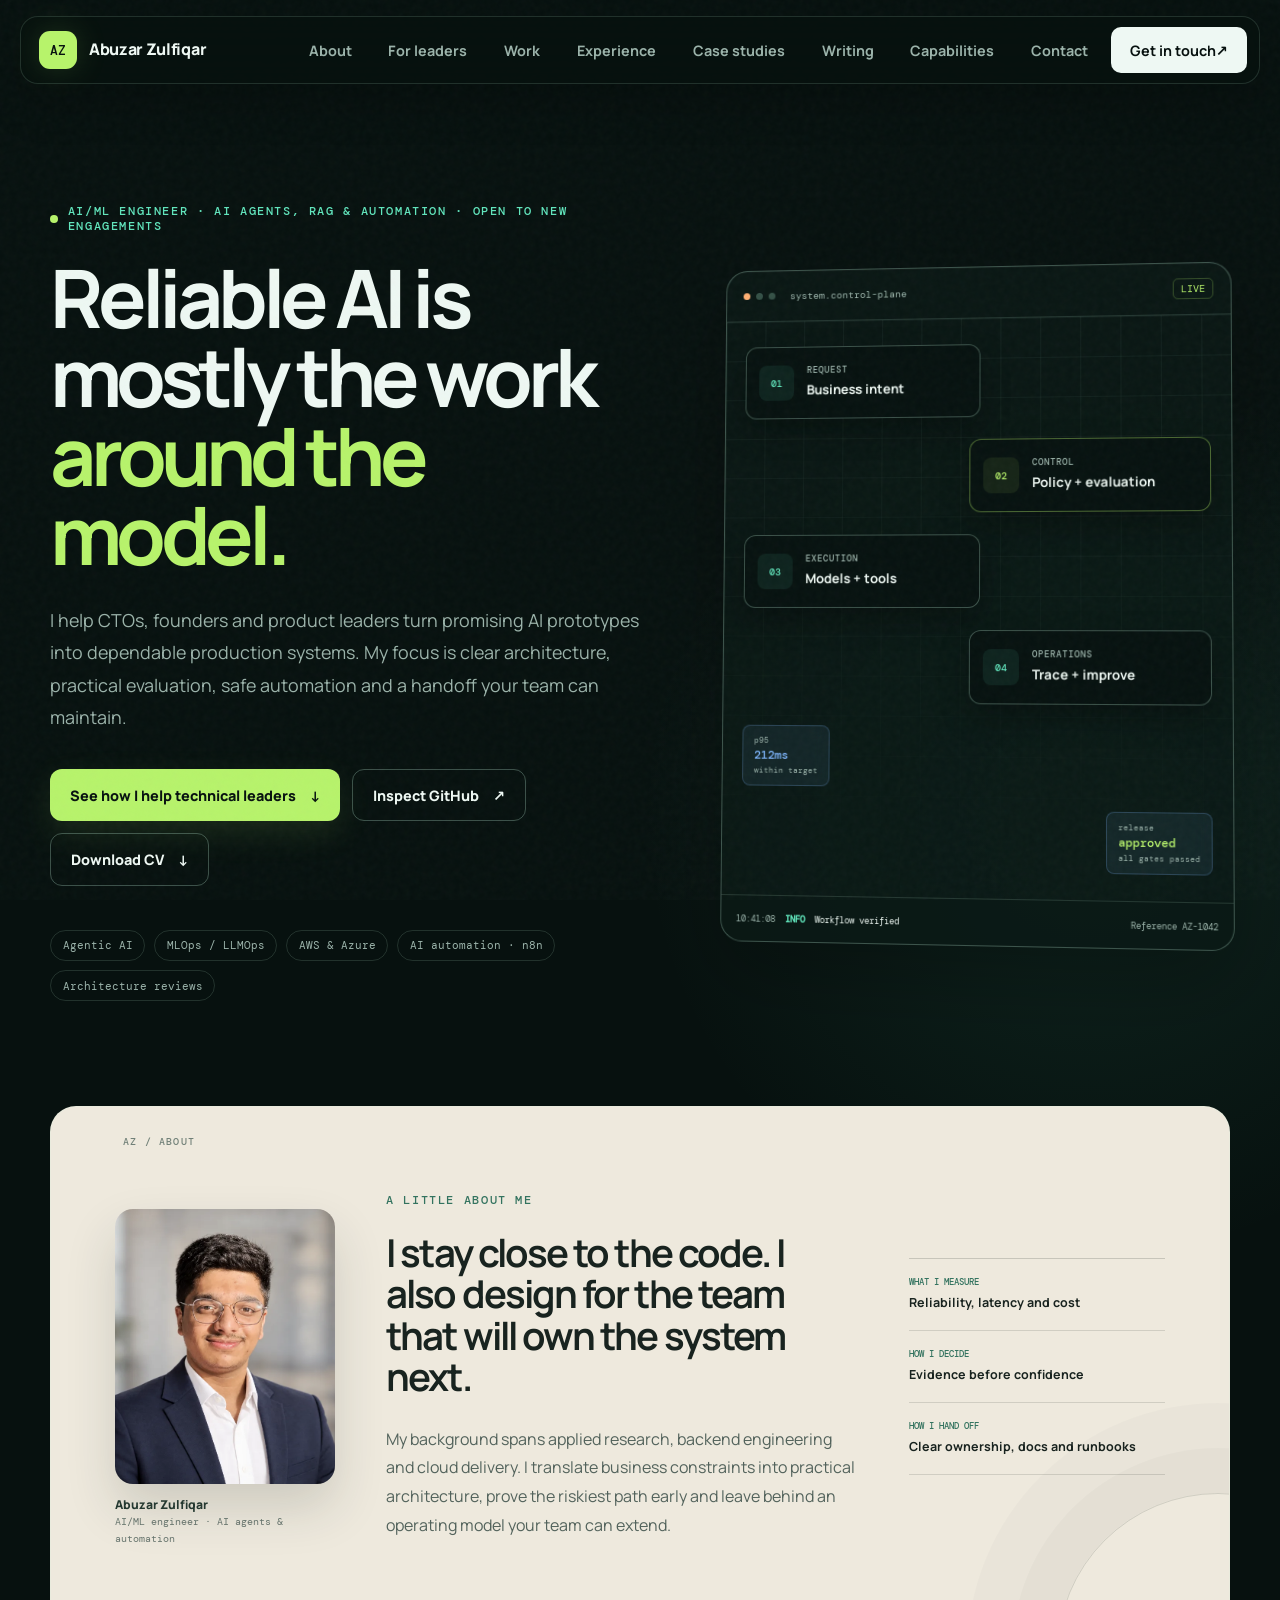
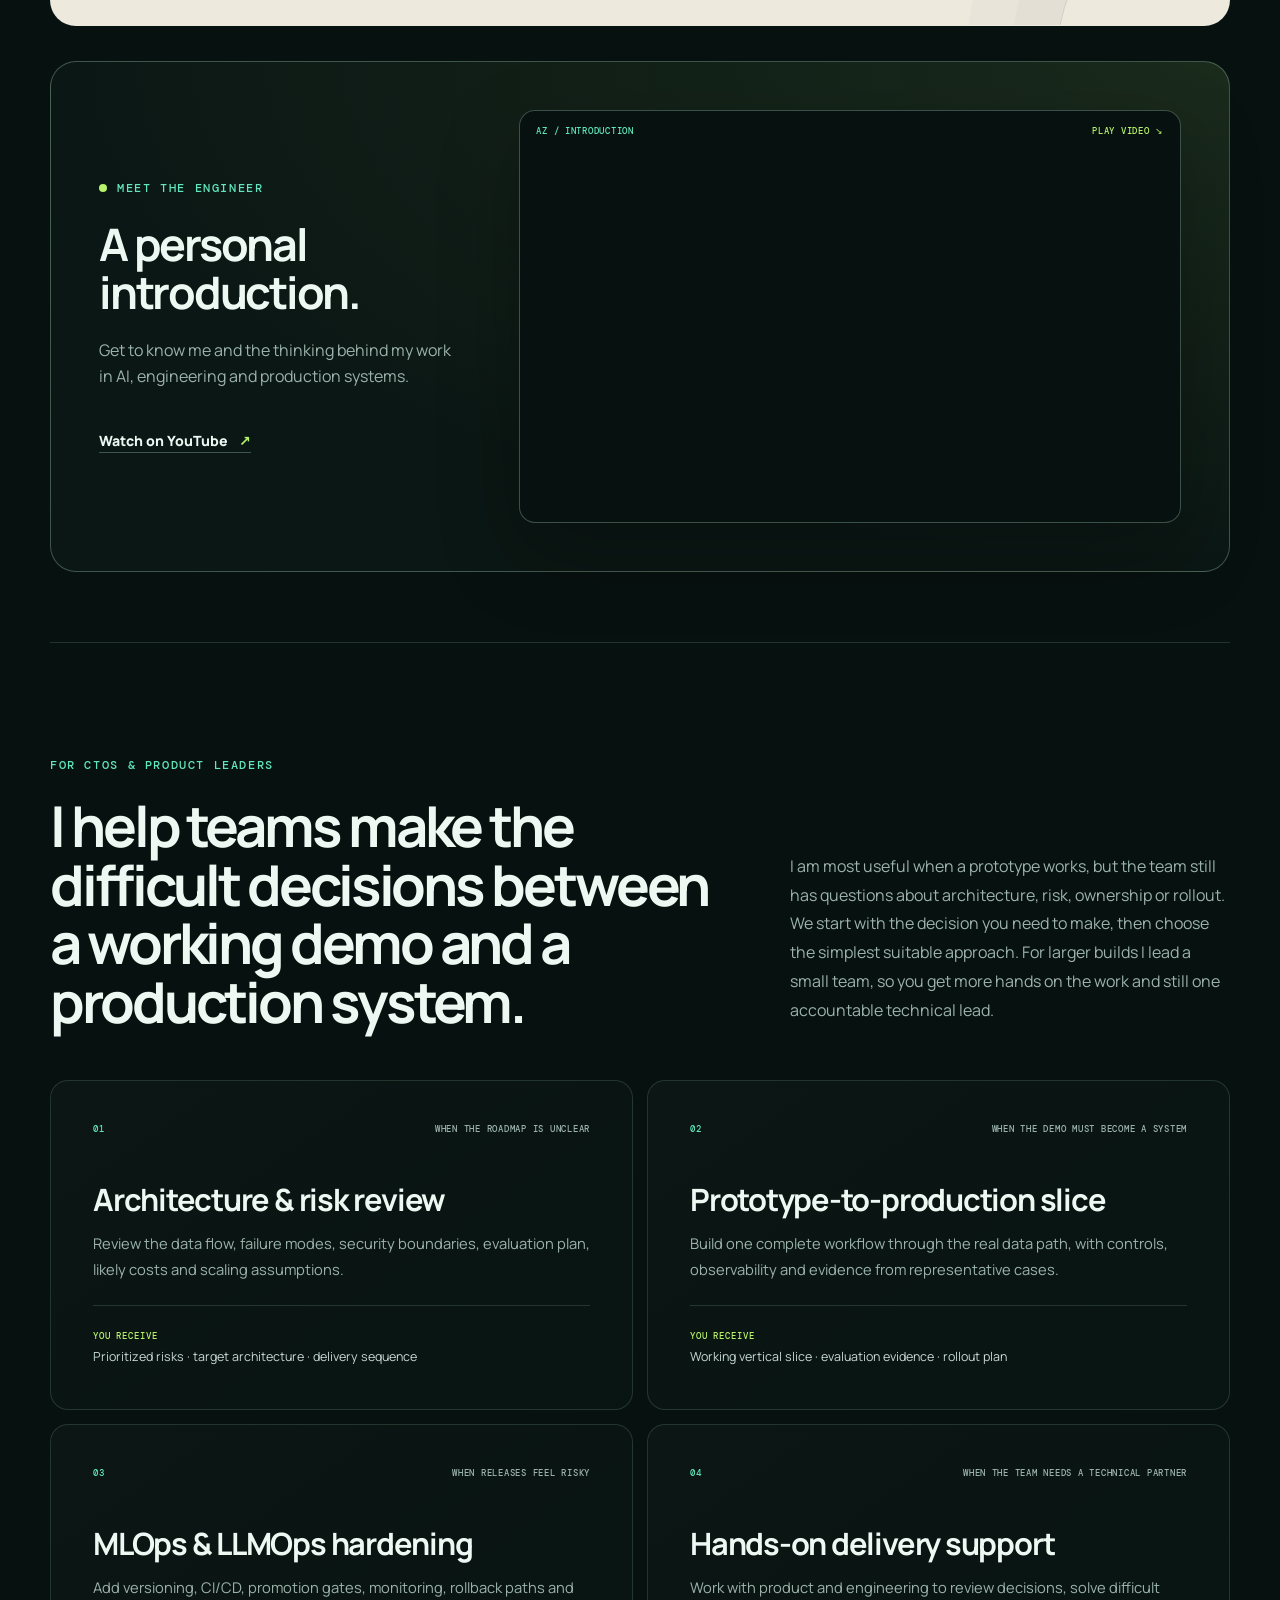
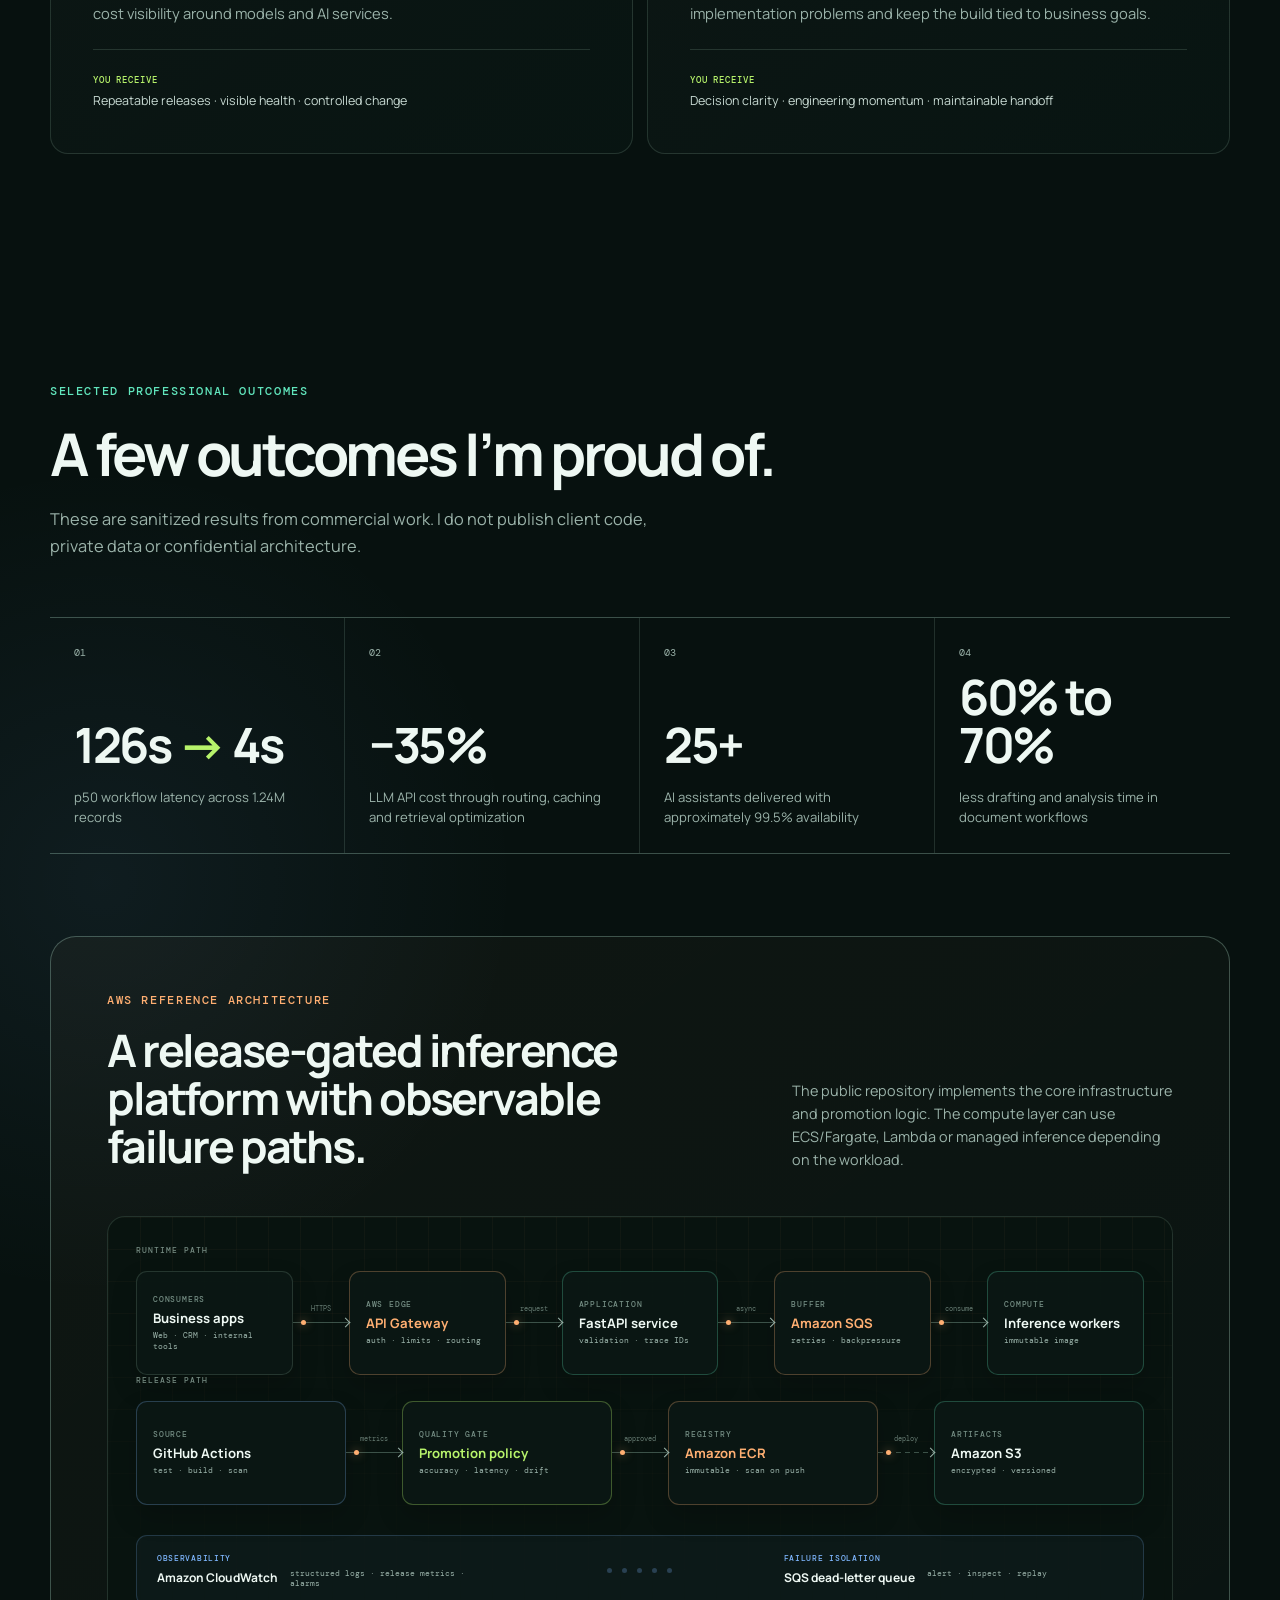
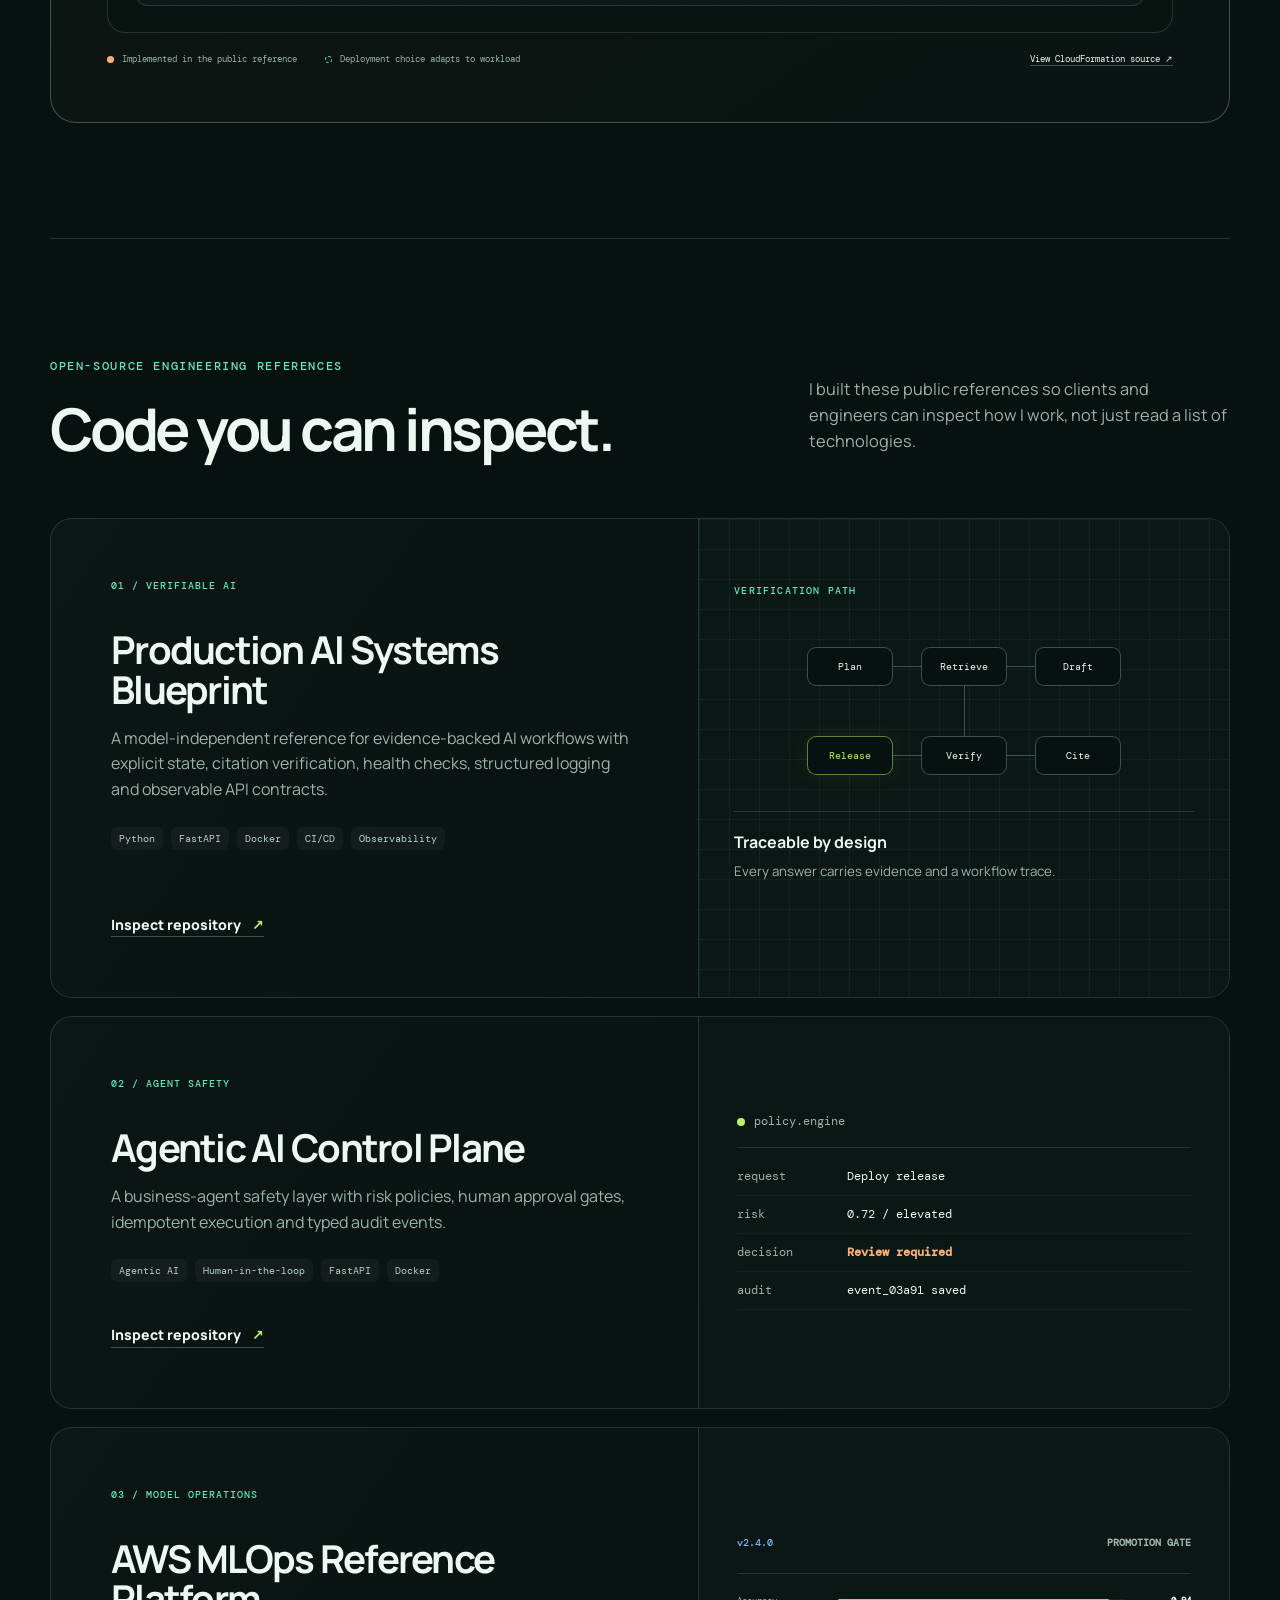
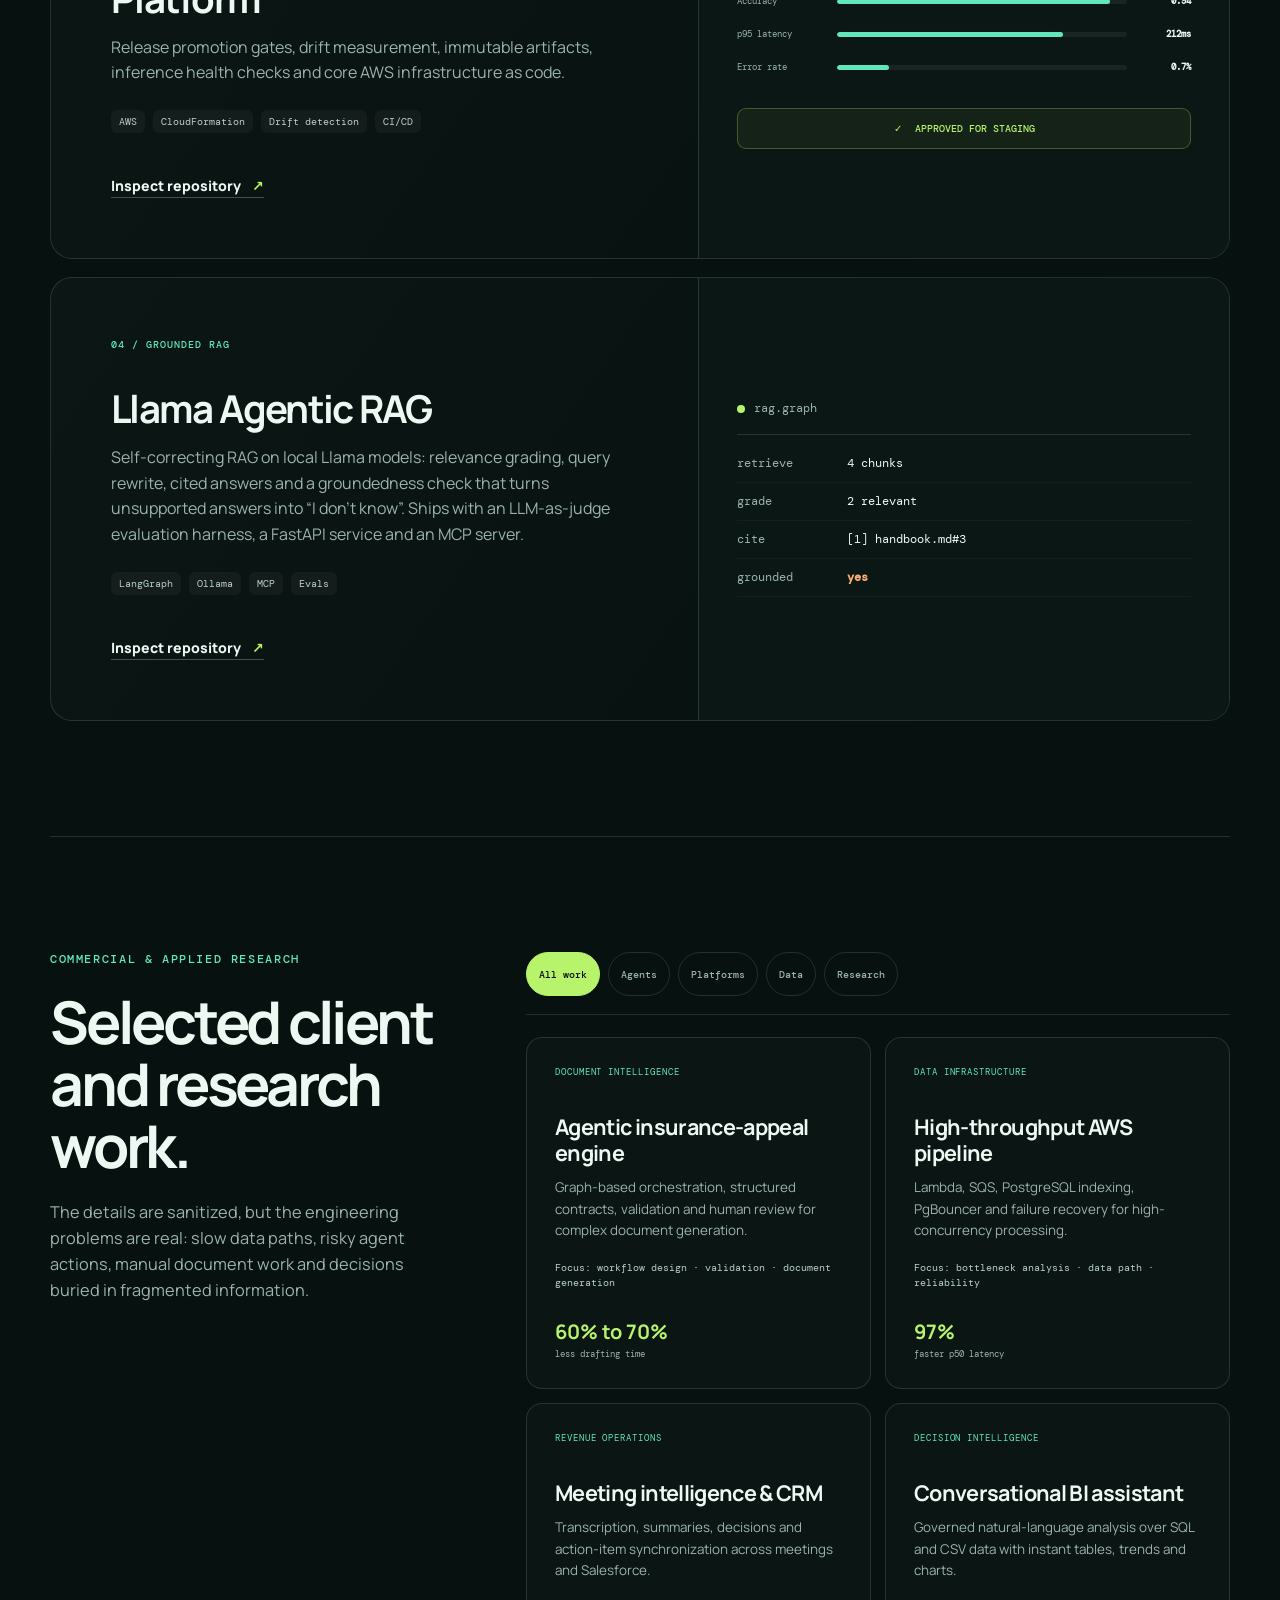
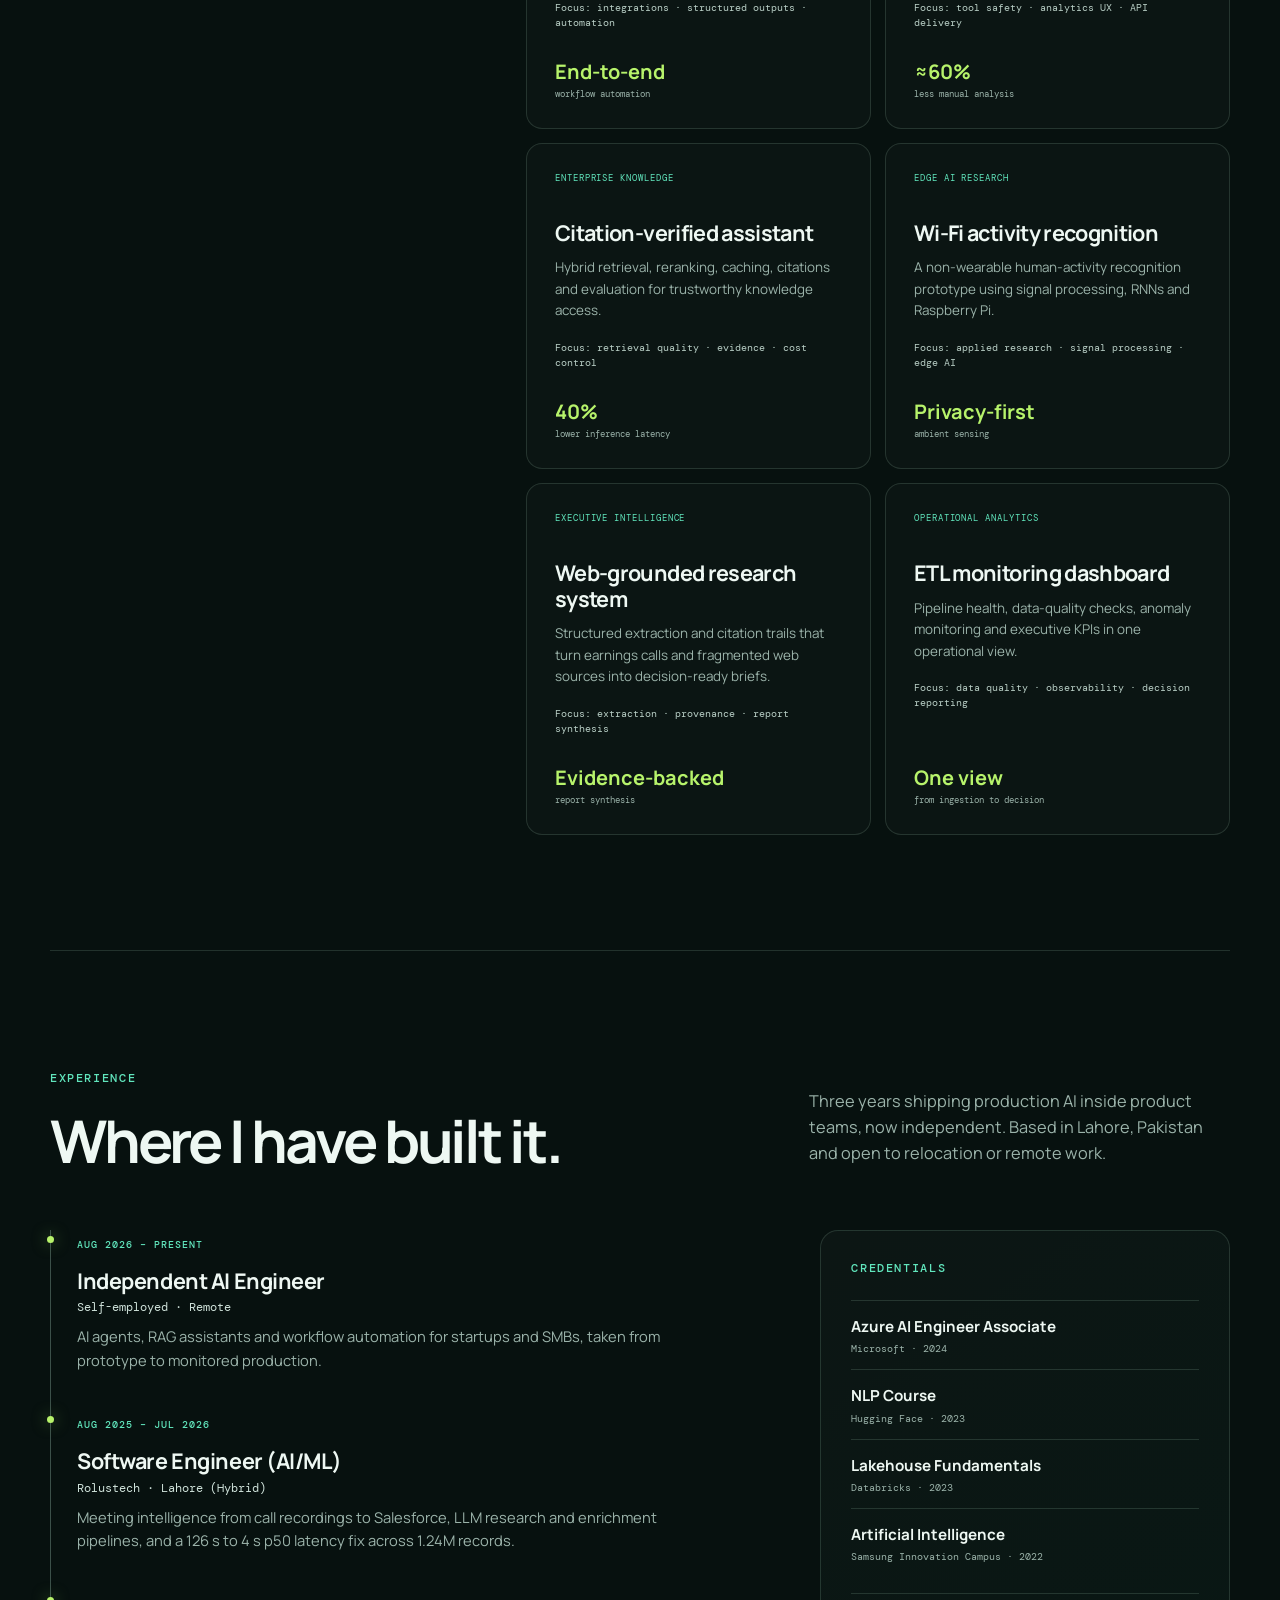
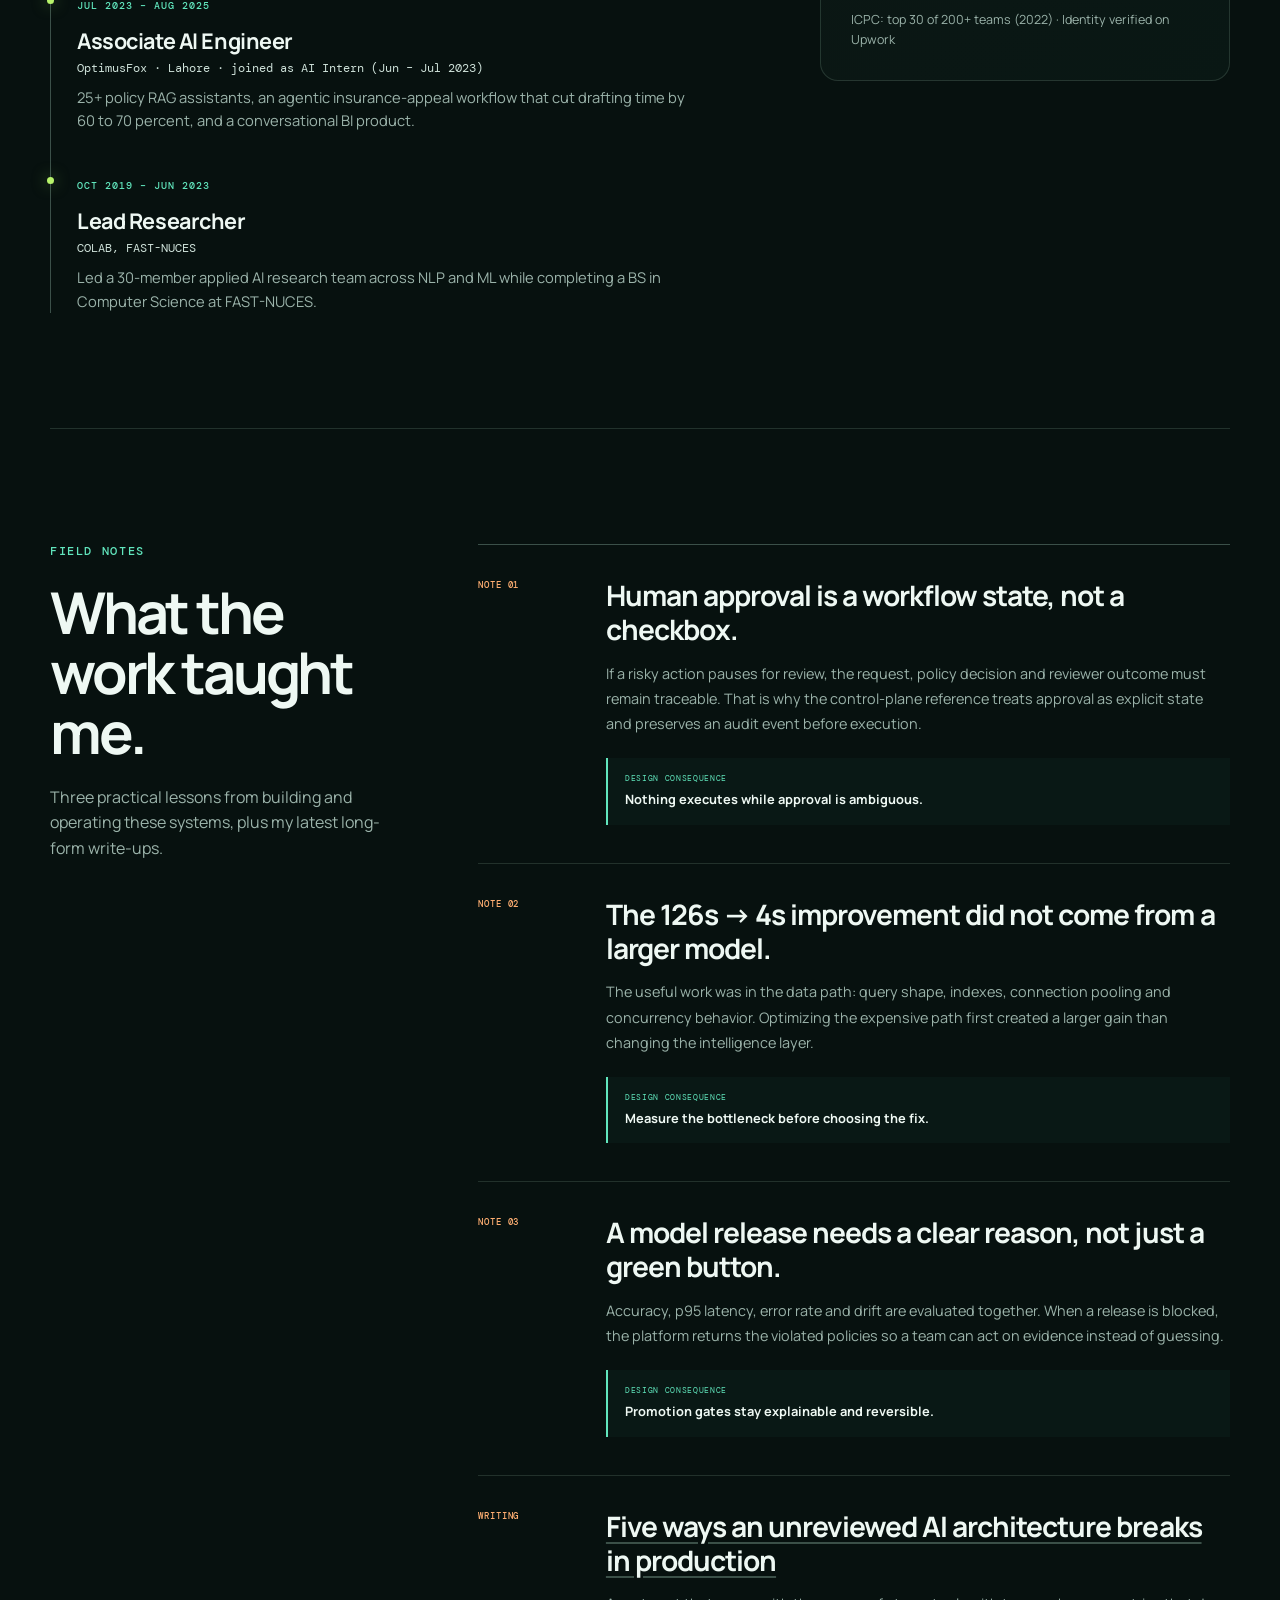
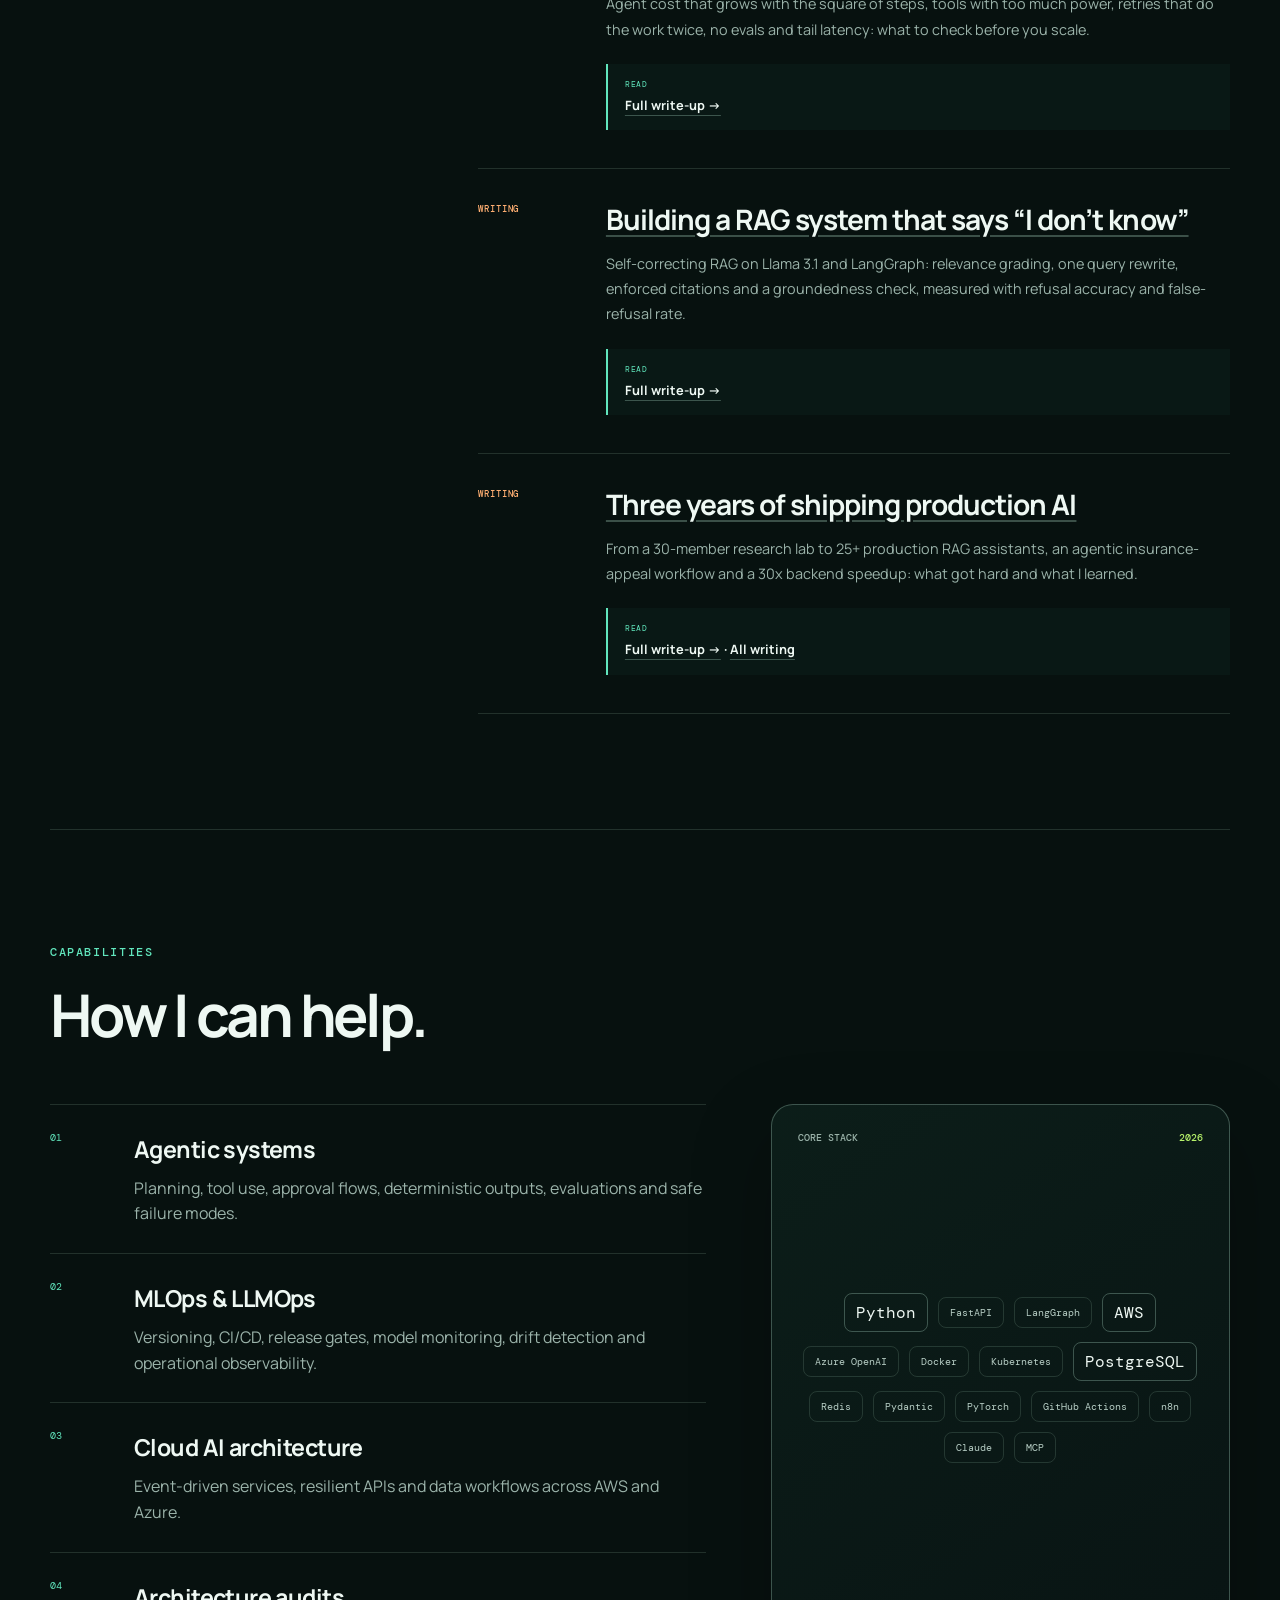
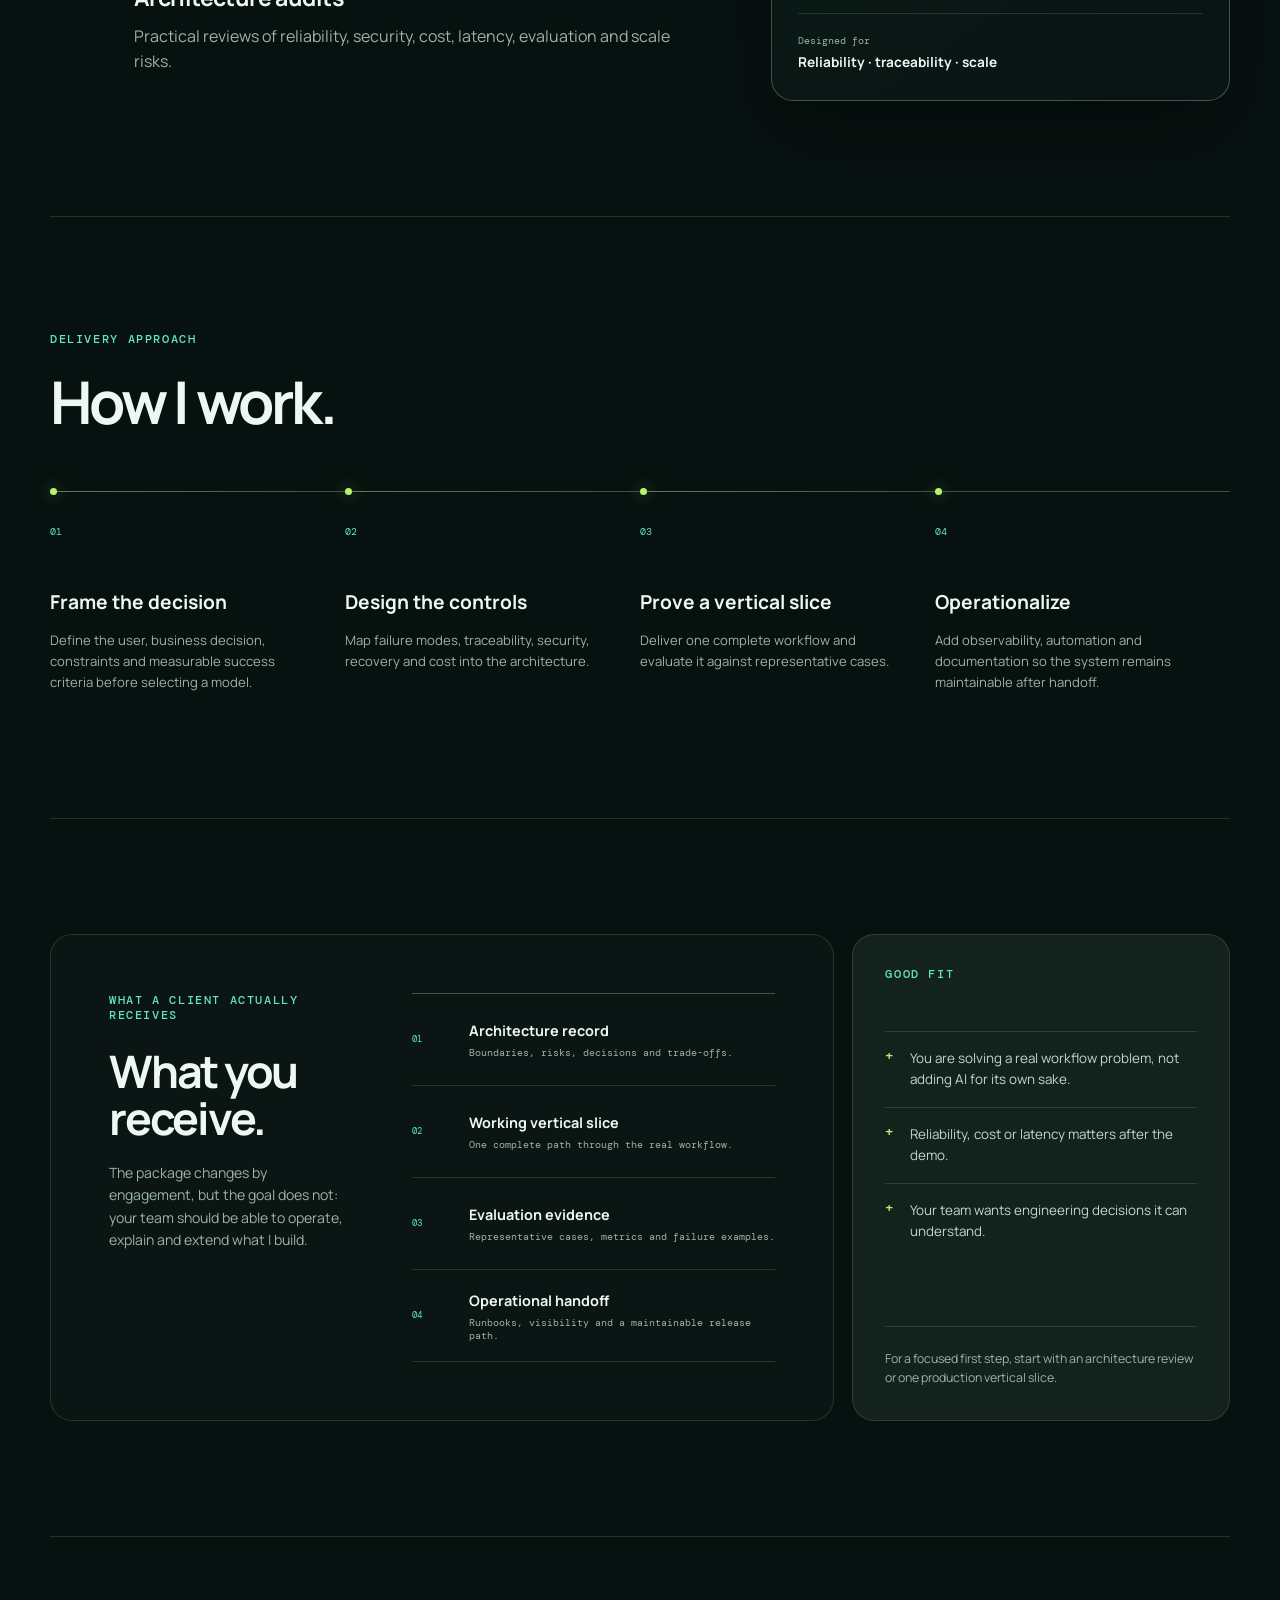
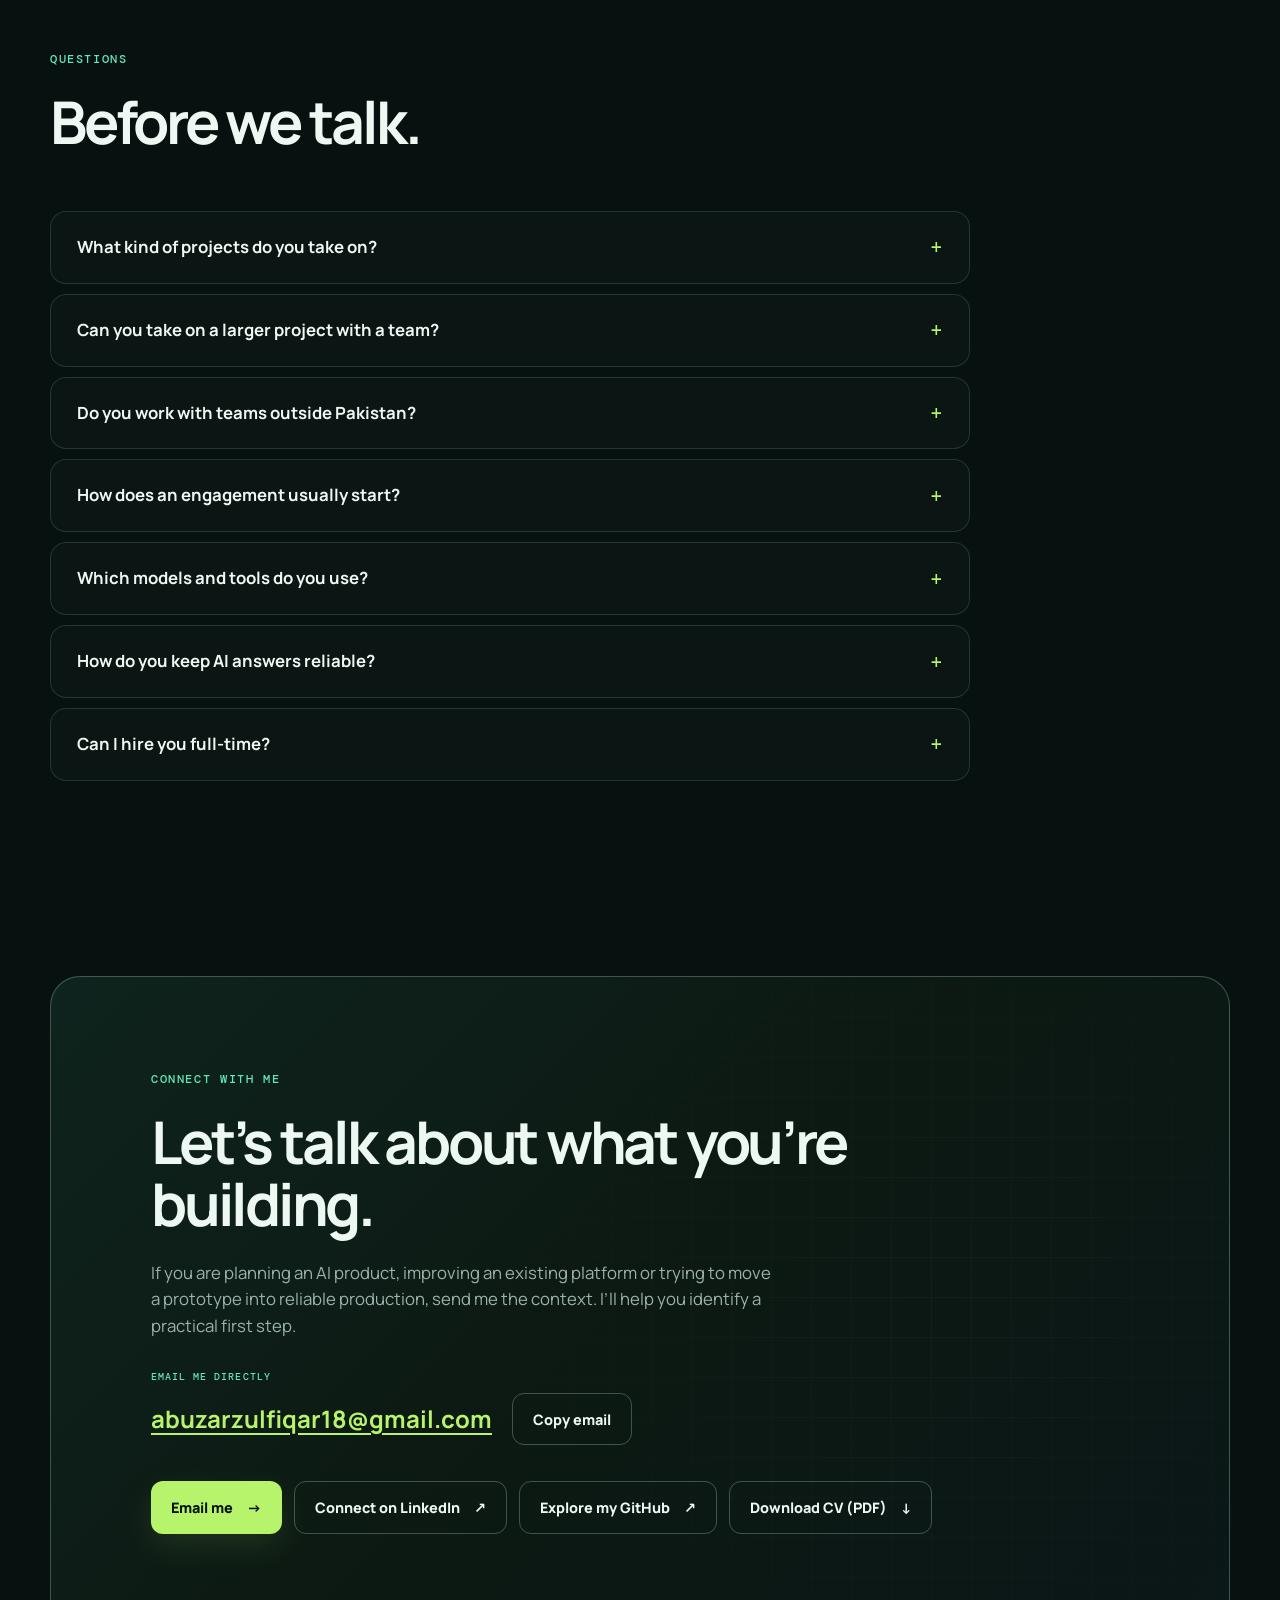
==== commit f7245dff: "Homepage, sitemap, llms.txt: link two new posts" ====
--- a/index.html
+++ b/index.html
@@ -511,15 +511,21 @@
         </article>
         <article class="field-note reveal">
           <span class="note-number">WRITING</span>
+          <h3><a href="blog/ai-architecture-review-failure-modes/">Five ways an unreviewed AI architecture breaks in production</a></h3>
+          <p>Agent cost that grows with the square of steps, tools with too much power, retries that do the work twice, no evals and tail latency: what to check before you scale.</p>
+          <div class="note-takeaway"><span>Read</span><b><a href="blog/ai-architecture-review-failure-modes/">Full write-up &rarr;</a></b></div>
+        </article>
+        <article class="field-note reveal">
+          <span class="note-number">WRITING</span>
           <h3><a href="blog/self-correcting-rag-llama-langgraph/">Building a RAG system that says &ldquo;I don&rsquo;t know&rdquo;</a></h3>
           <p>Self-correcting RAG on Llama 3.1 and LangGraph: relevance grading, one query rewrite, enforced citations and a groundedness check, measured with refusal accuracy and false-refusal rate.</p>
           <div class="note-takeaway"><span>Read</span><b><a href="blog/self-correcting-rag-llama-langgraph/">Full write-up &rarr;</a></b></div>
         </article>
         <article class="field-note reveal">
           <span class="note-number">WRITING</span>
-          <h3><a href="blog/126-seconds-to-4-postgres-lambda-sqs/">From 126 seconds to 4: the unglamorous fix</a></h3>
-          <p>Indexes, an SQS and Lambda pipeline, PgBouncer and idempotent retries behind a 30x lower p50 across 1.24M records.</p>
-          <div class="note-takeaway"><span>Read</span><b><a href="blog/126-seconds-to-4-postgres-lambda-sqs/">Full write-up &rarr;</a> &middot; <a href="blog/">All writing</a></b></div>
+          <h3><a href="blog/three-years-production-ai/">Three years of shipping production AI</a></h3>
+          <p>From a 30-member research lab to 25+ production RAG assistants, an agentic insurance-appeal workflow and a 30x backend speedup: what got hard and what I learned.</p>
+          <div class="note-takeaway"><span>Read</span><b><a href="blog/three-years-production-ai/">Full write-up &rarr;</a> &middot; <a href="blog/">All writing</a></b></div>
         </article>
       </div>
     </section>
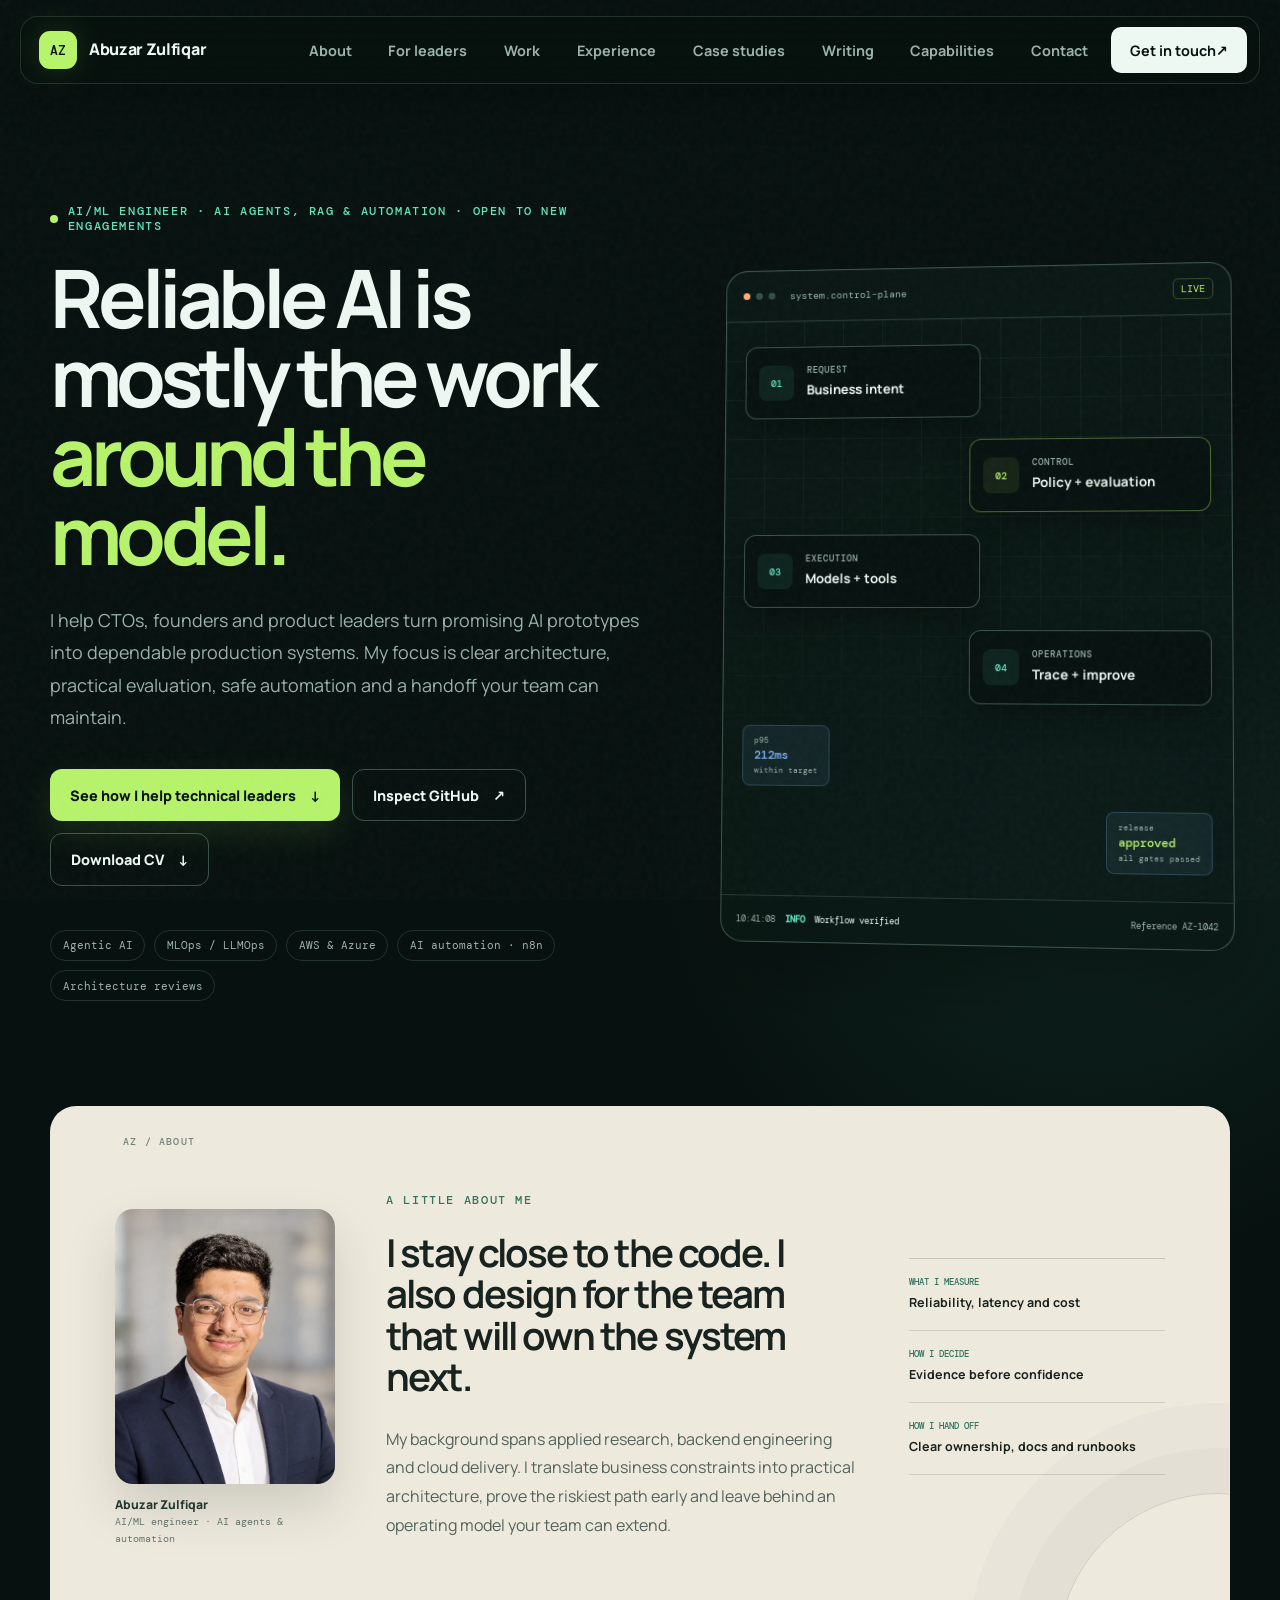
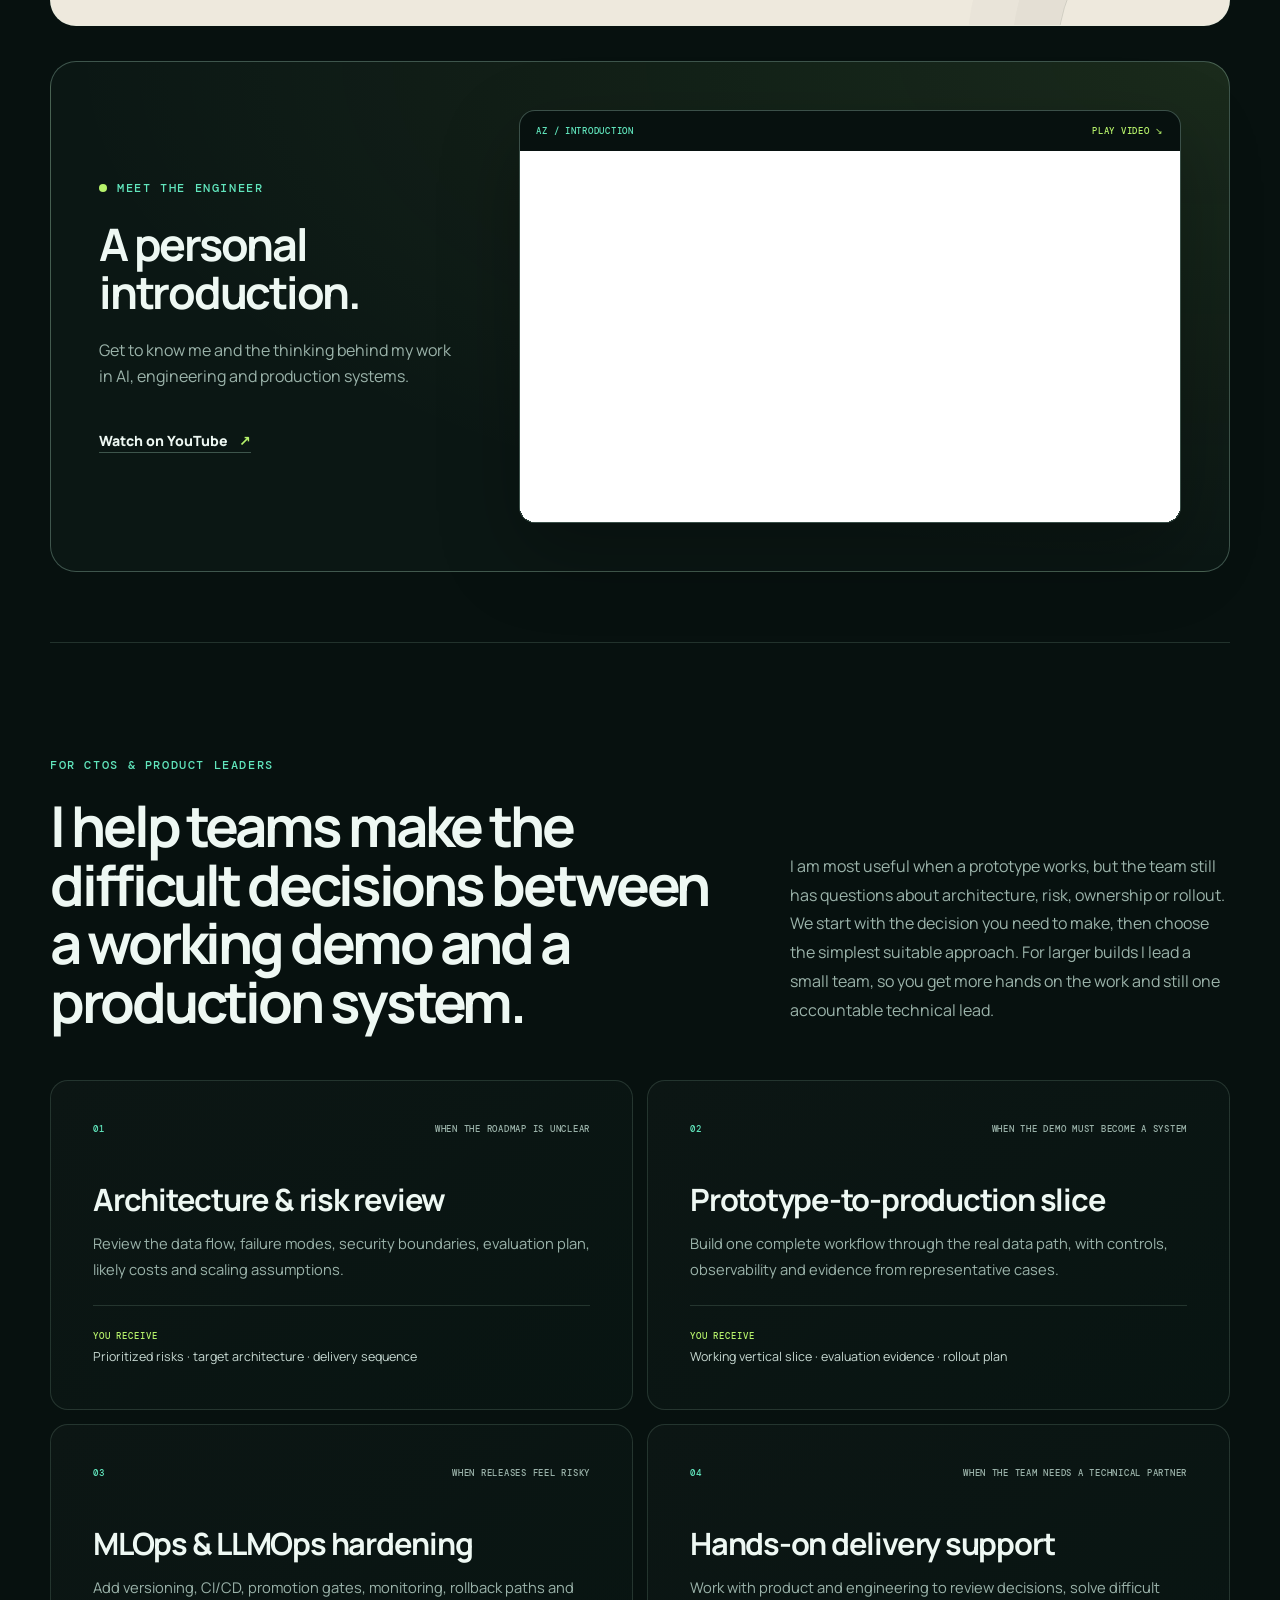
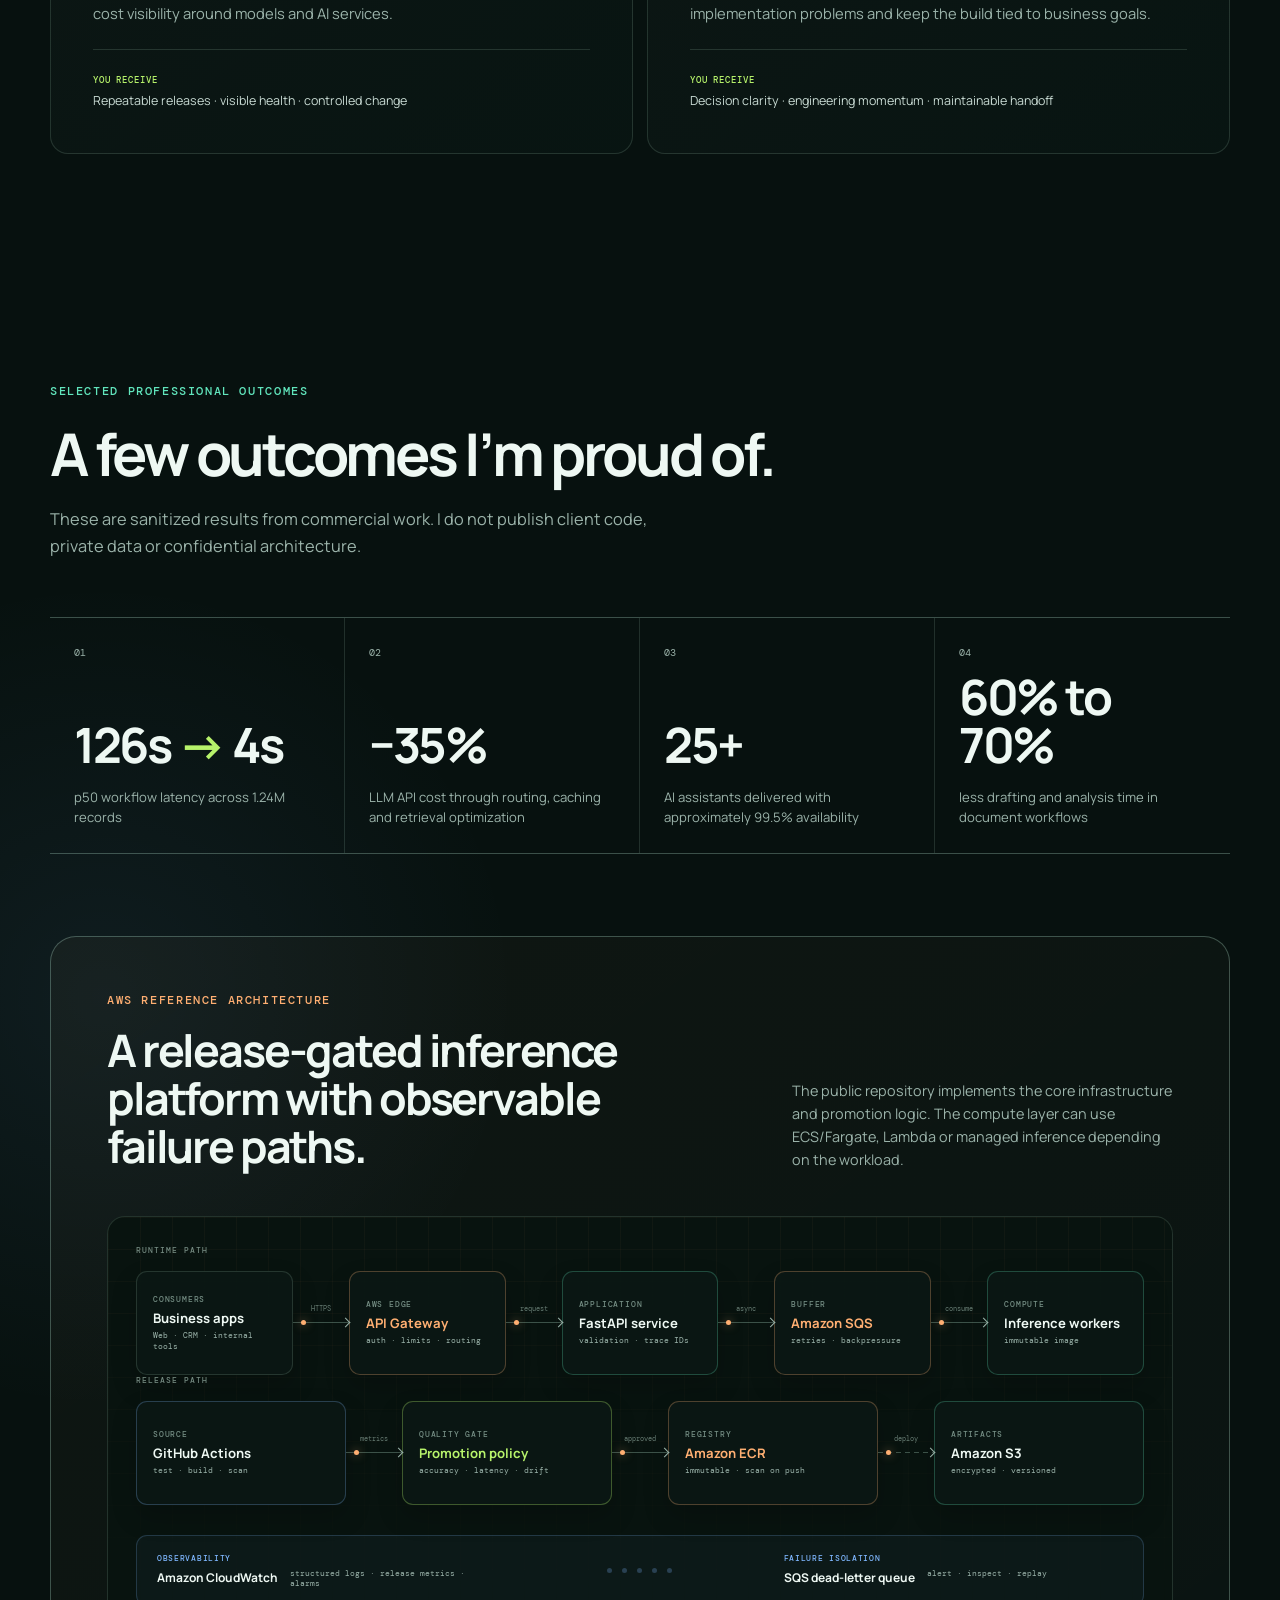
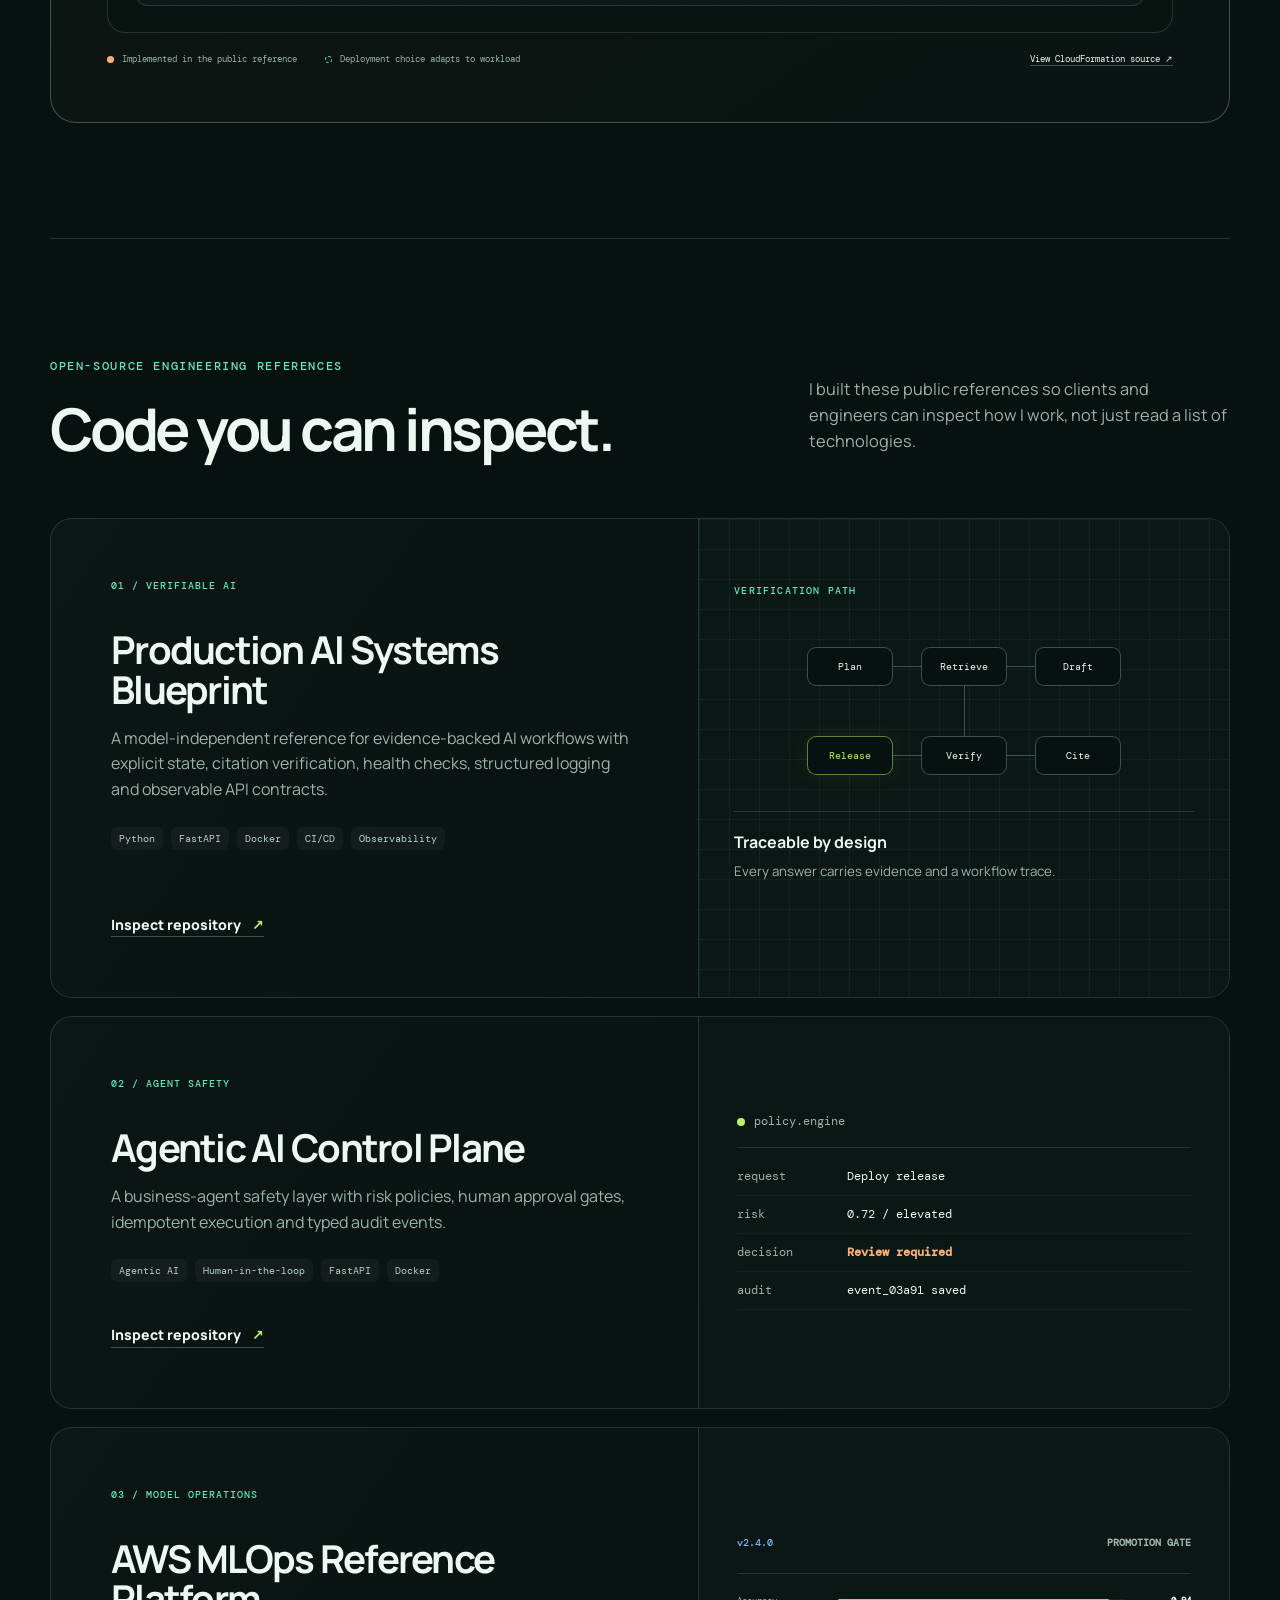
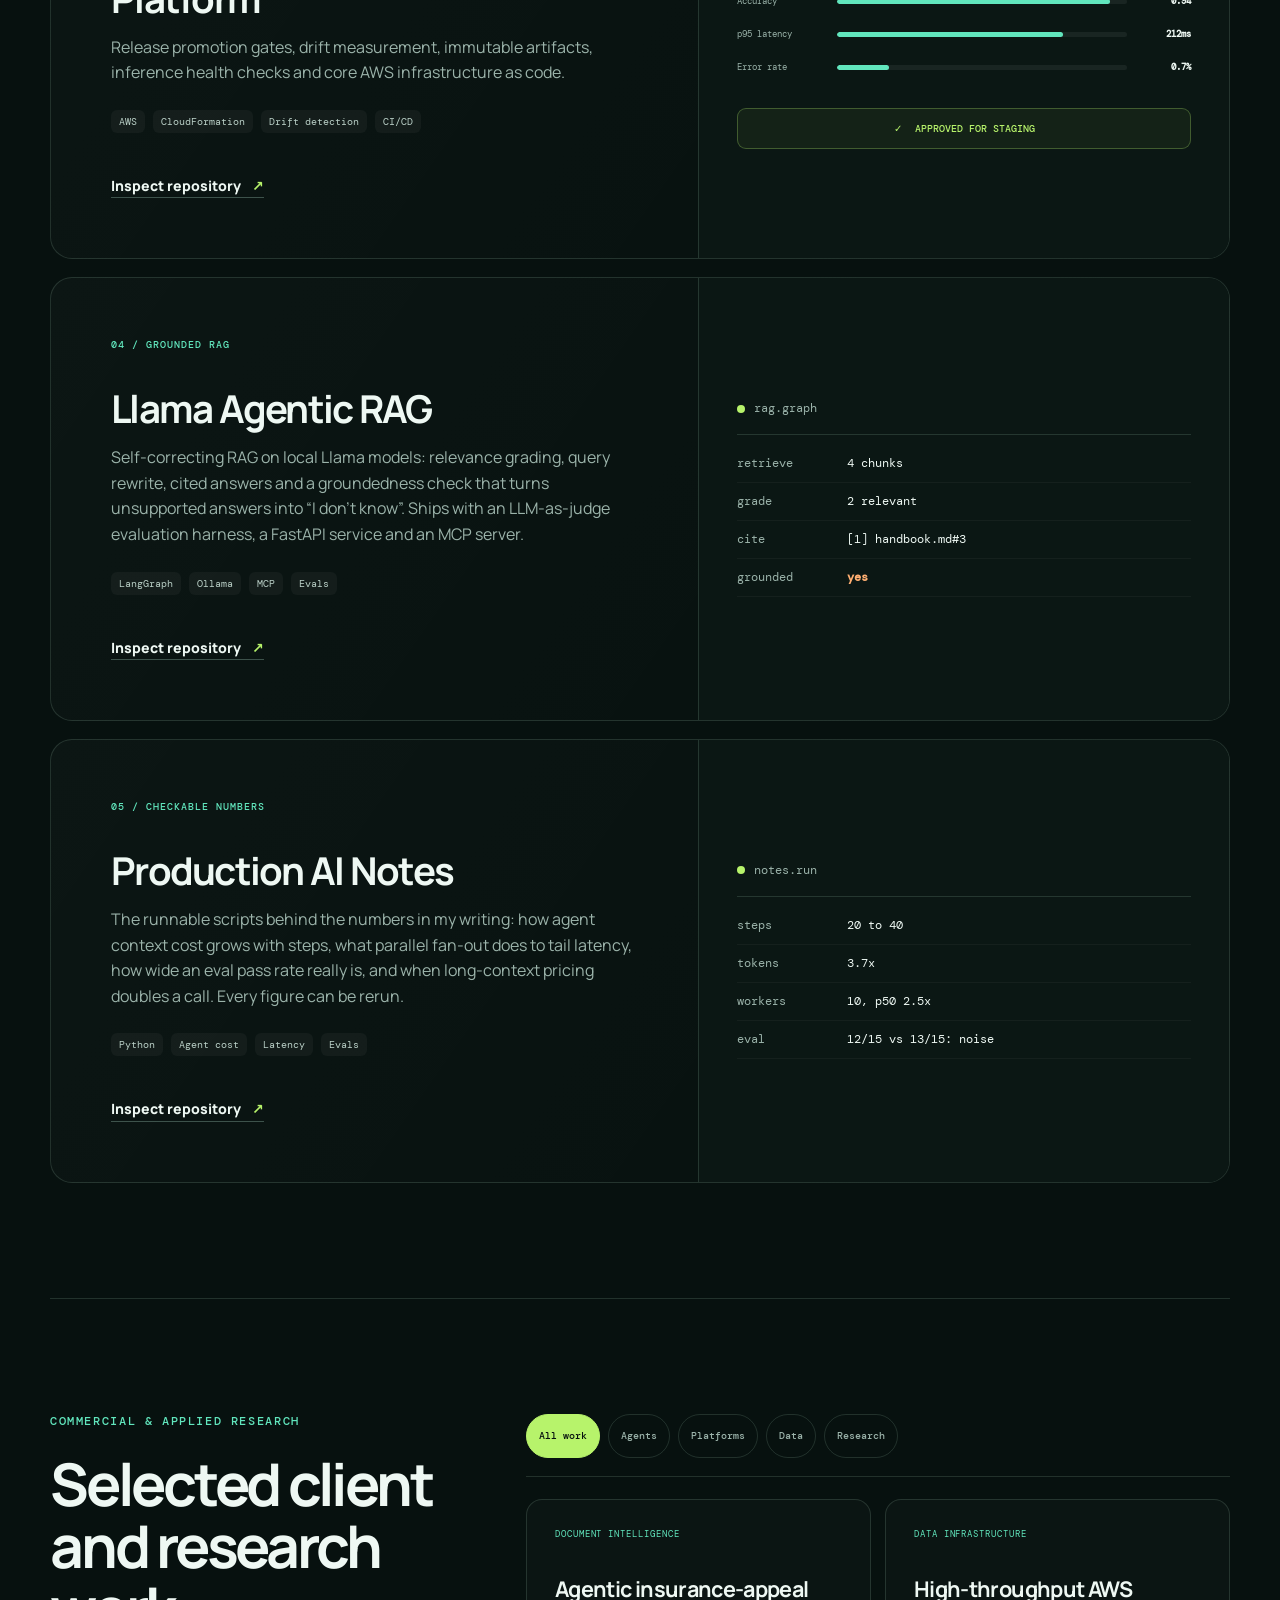
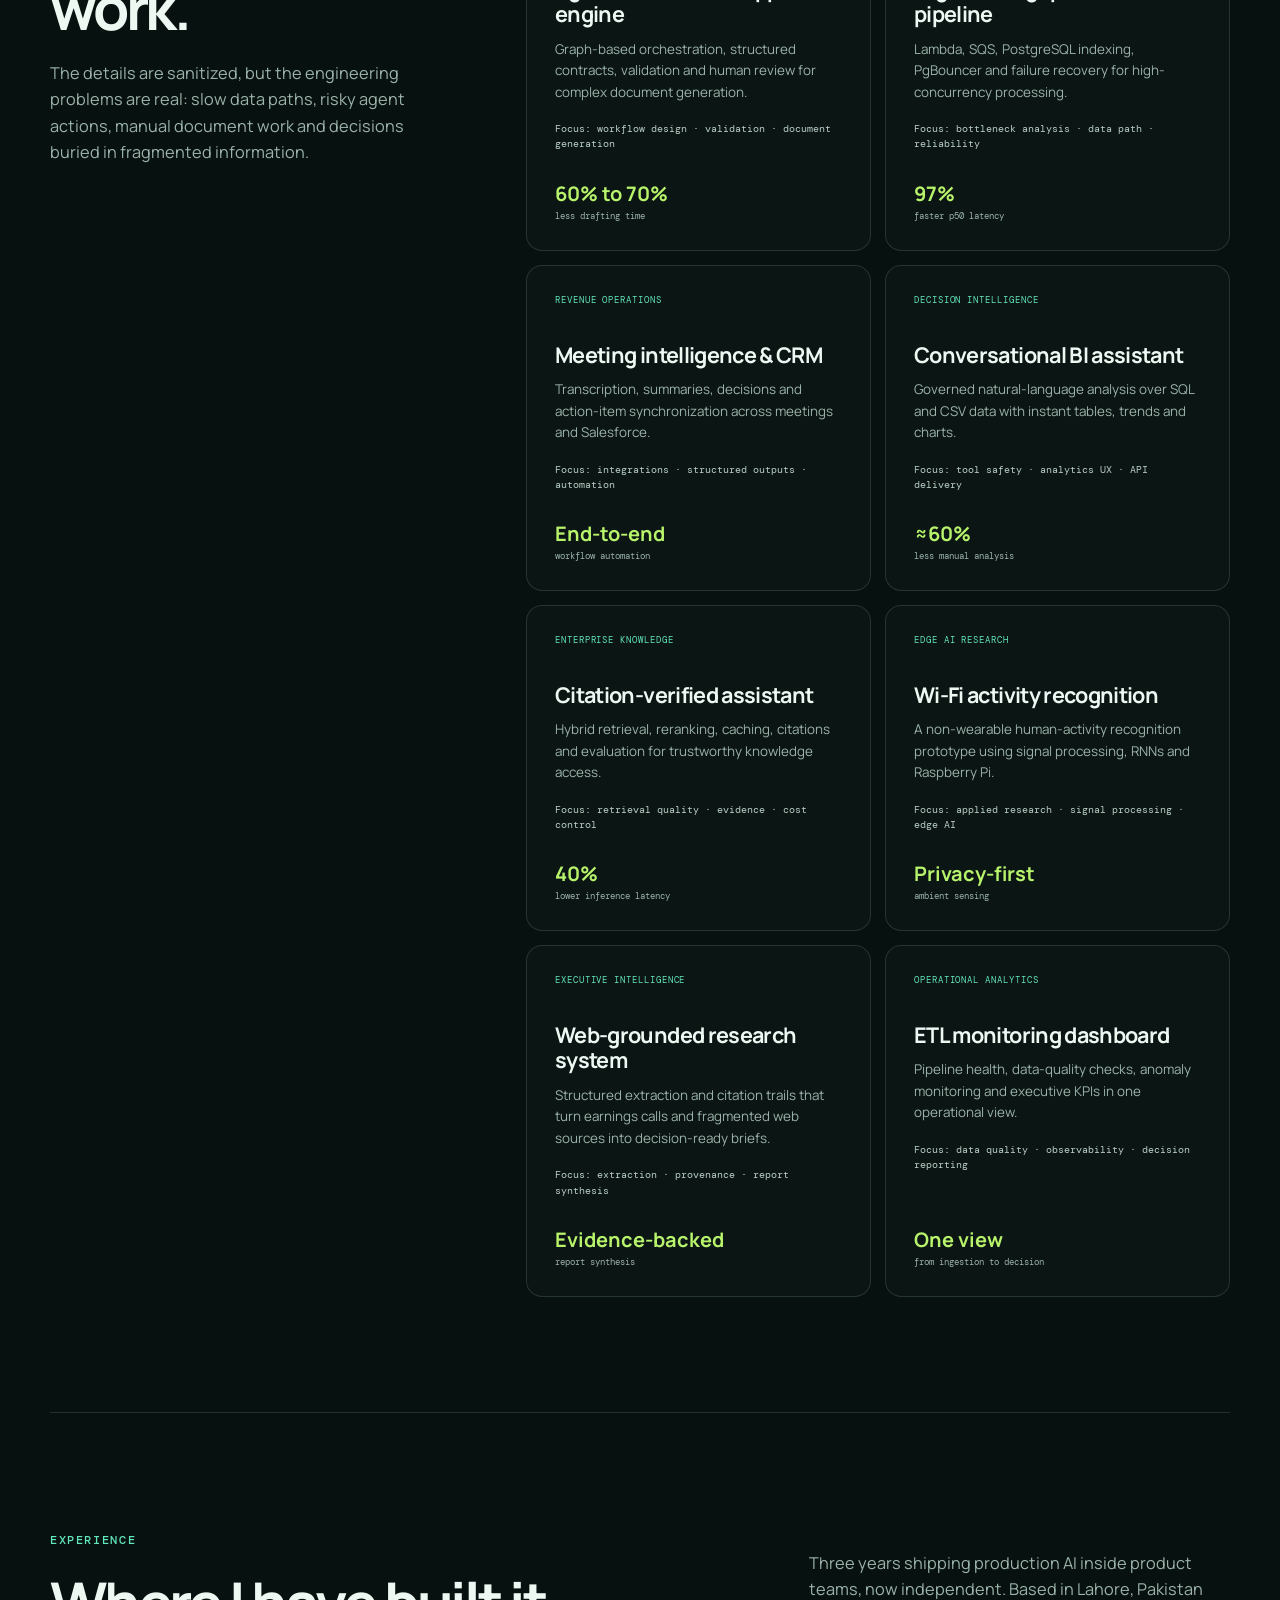
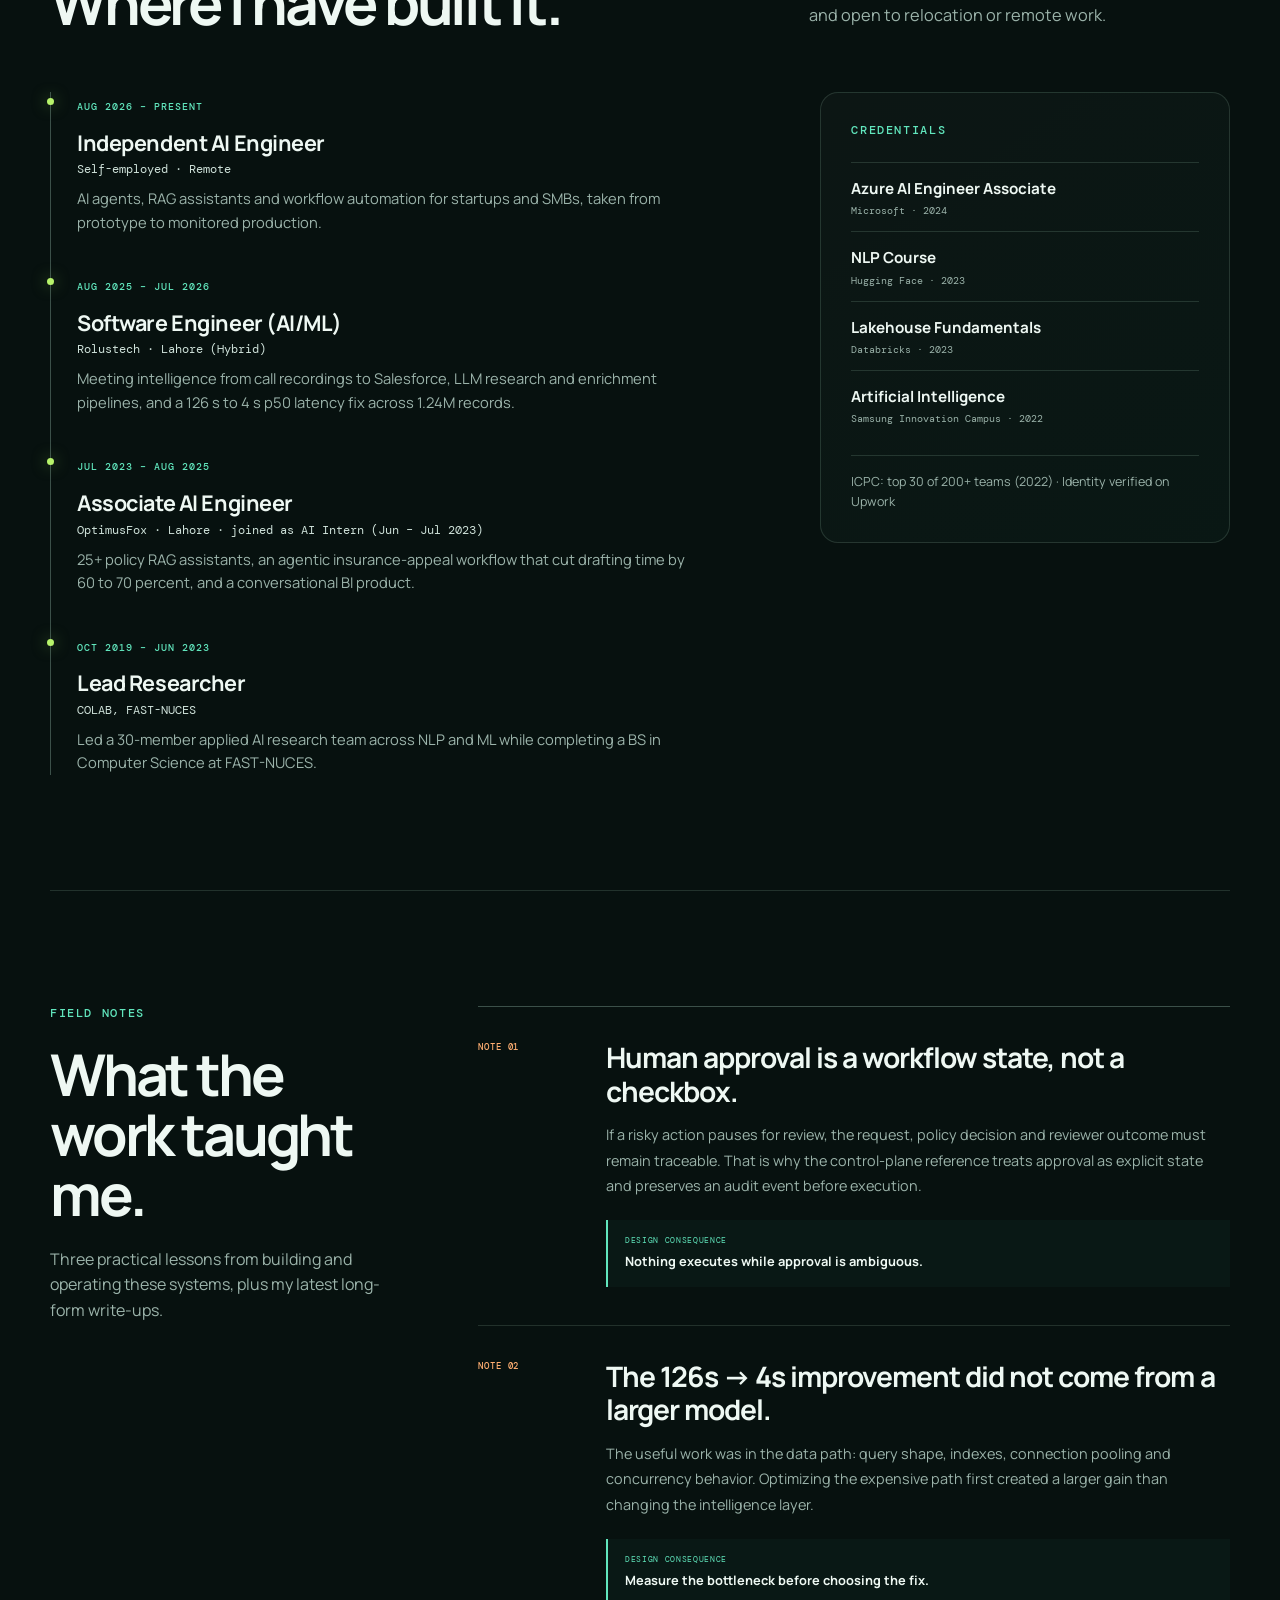
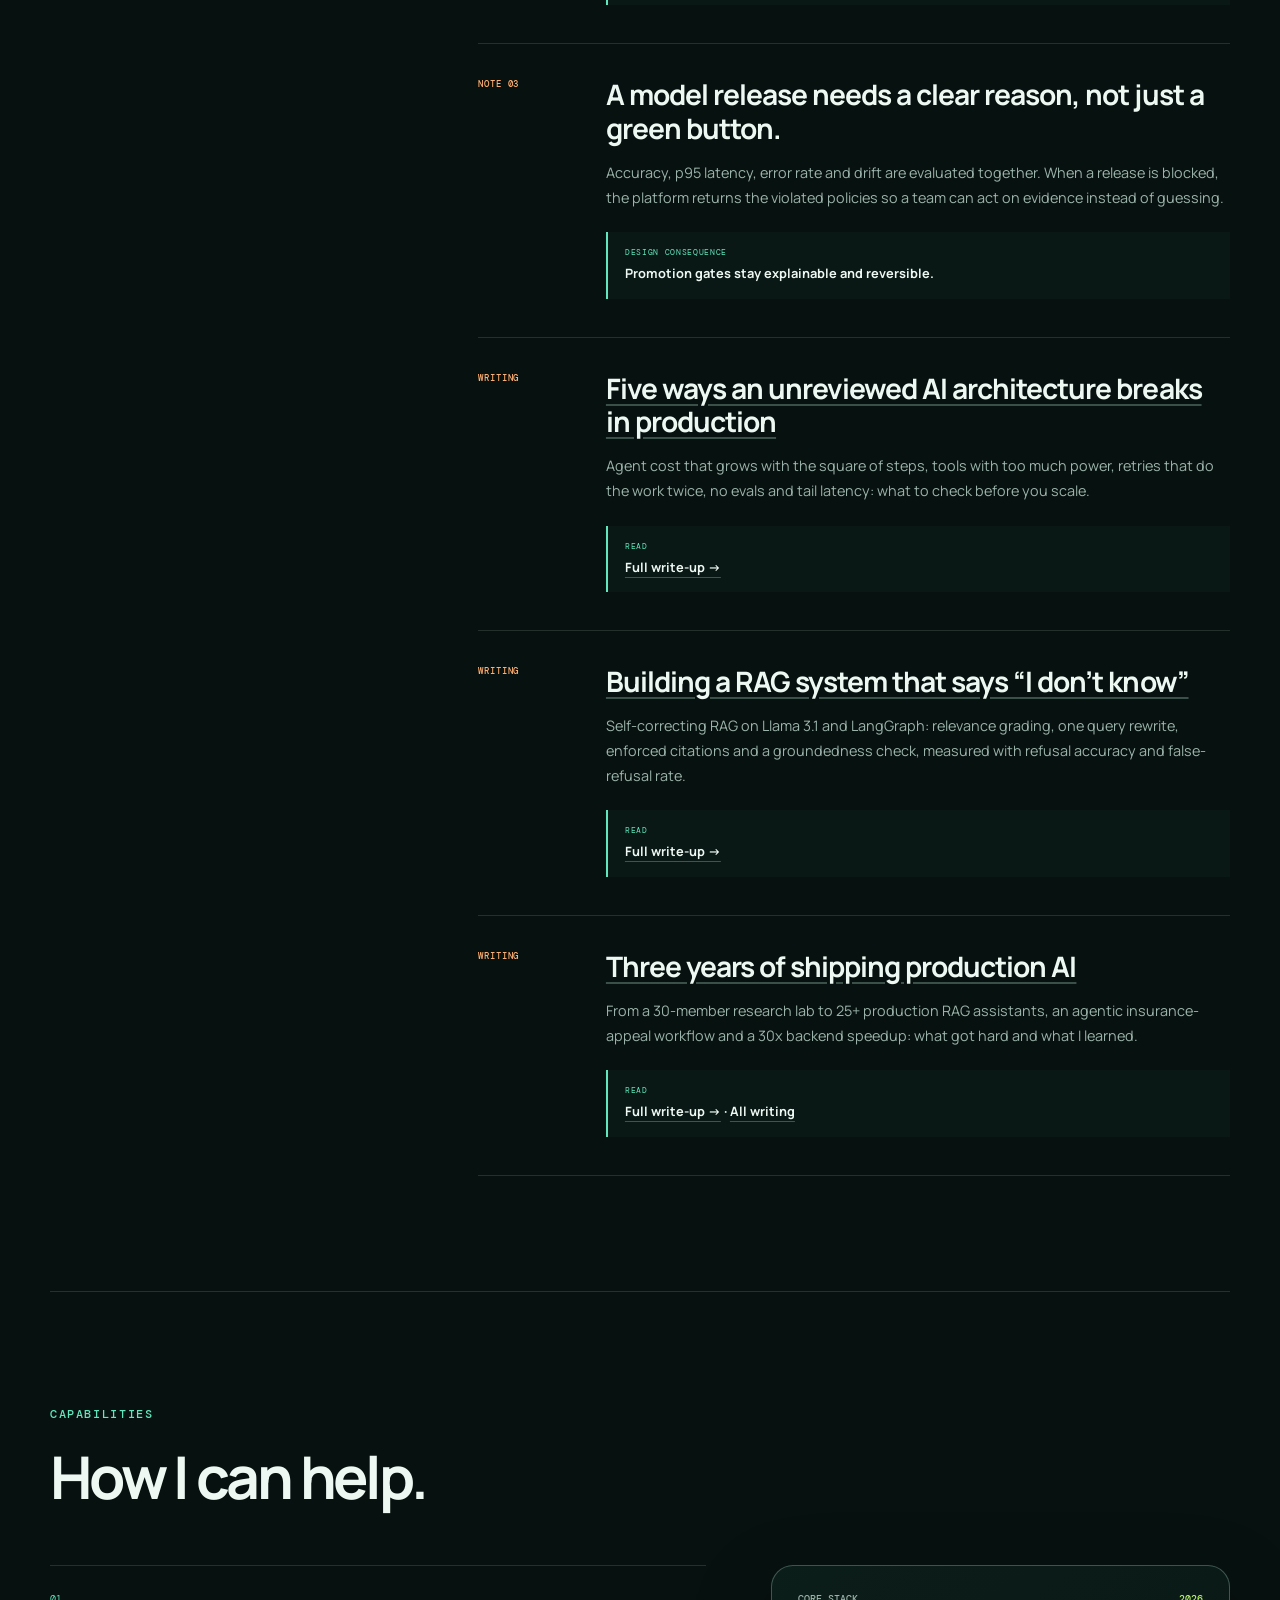
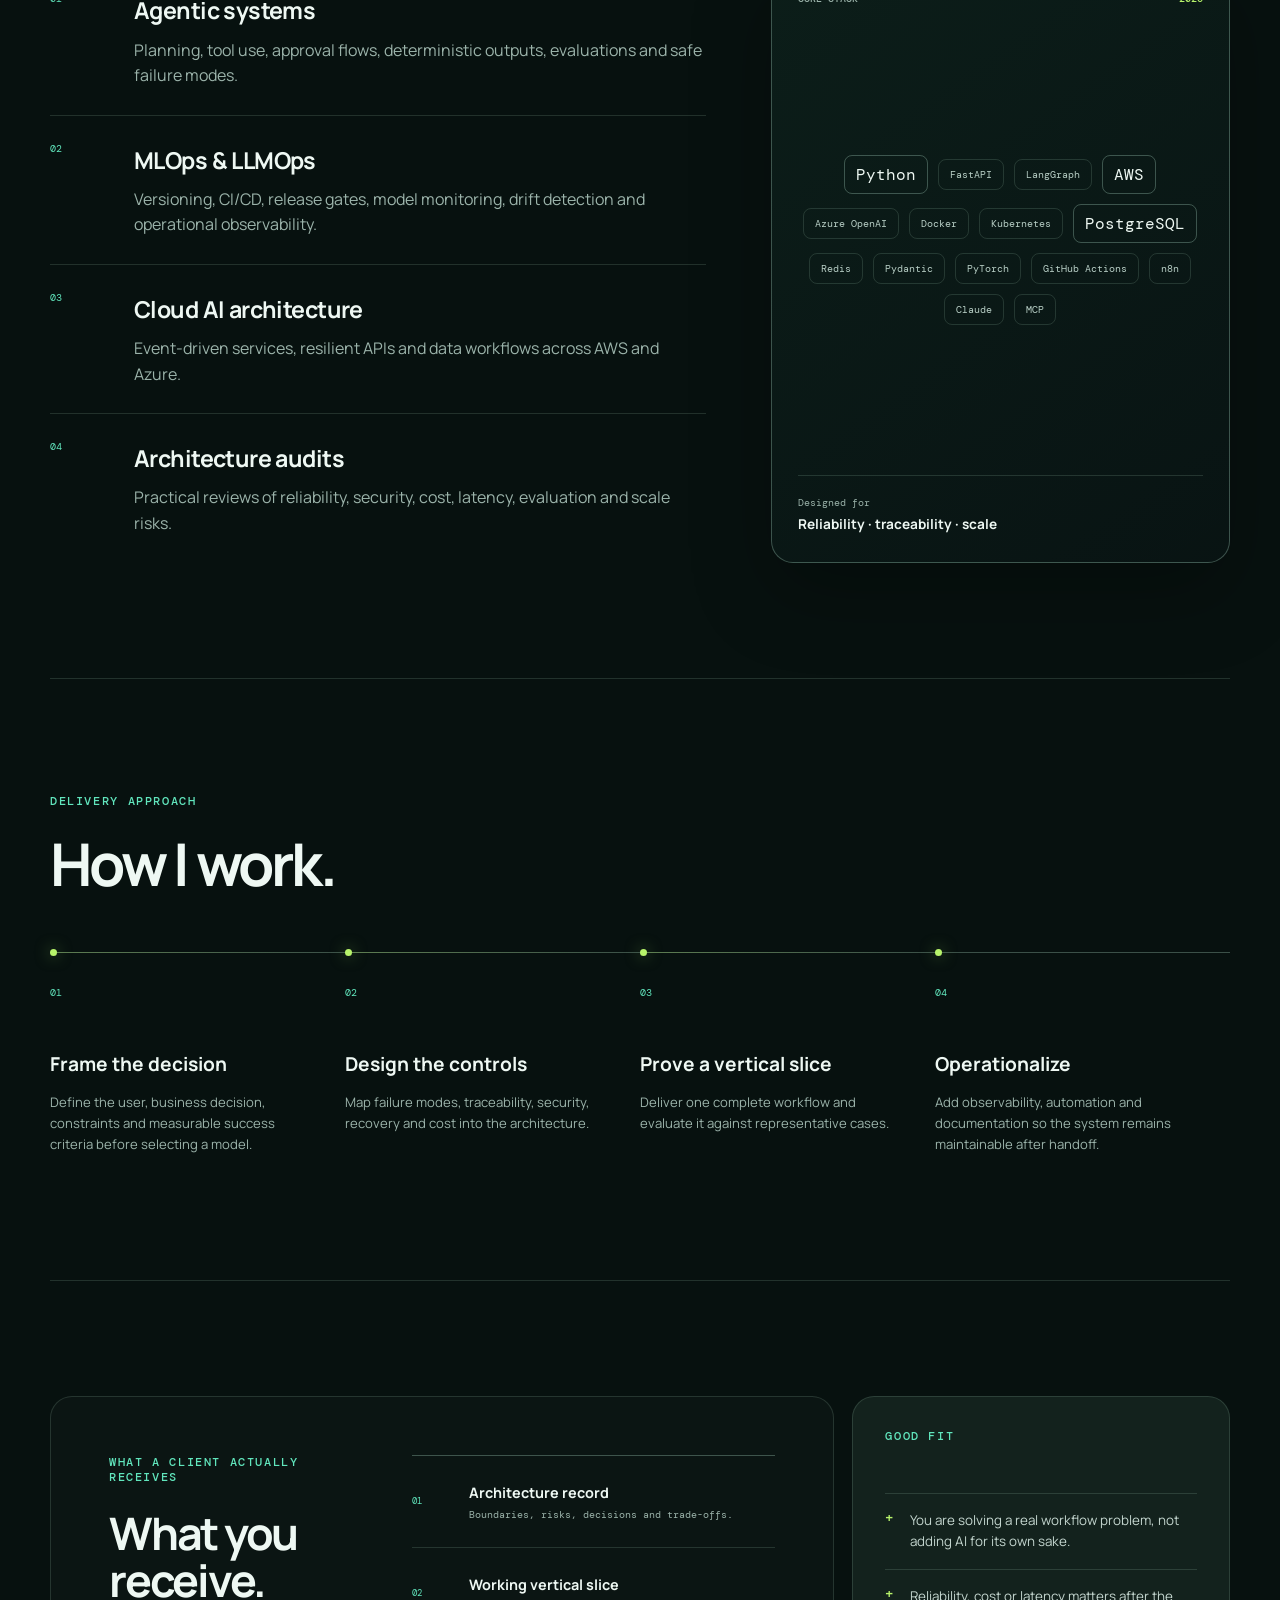
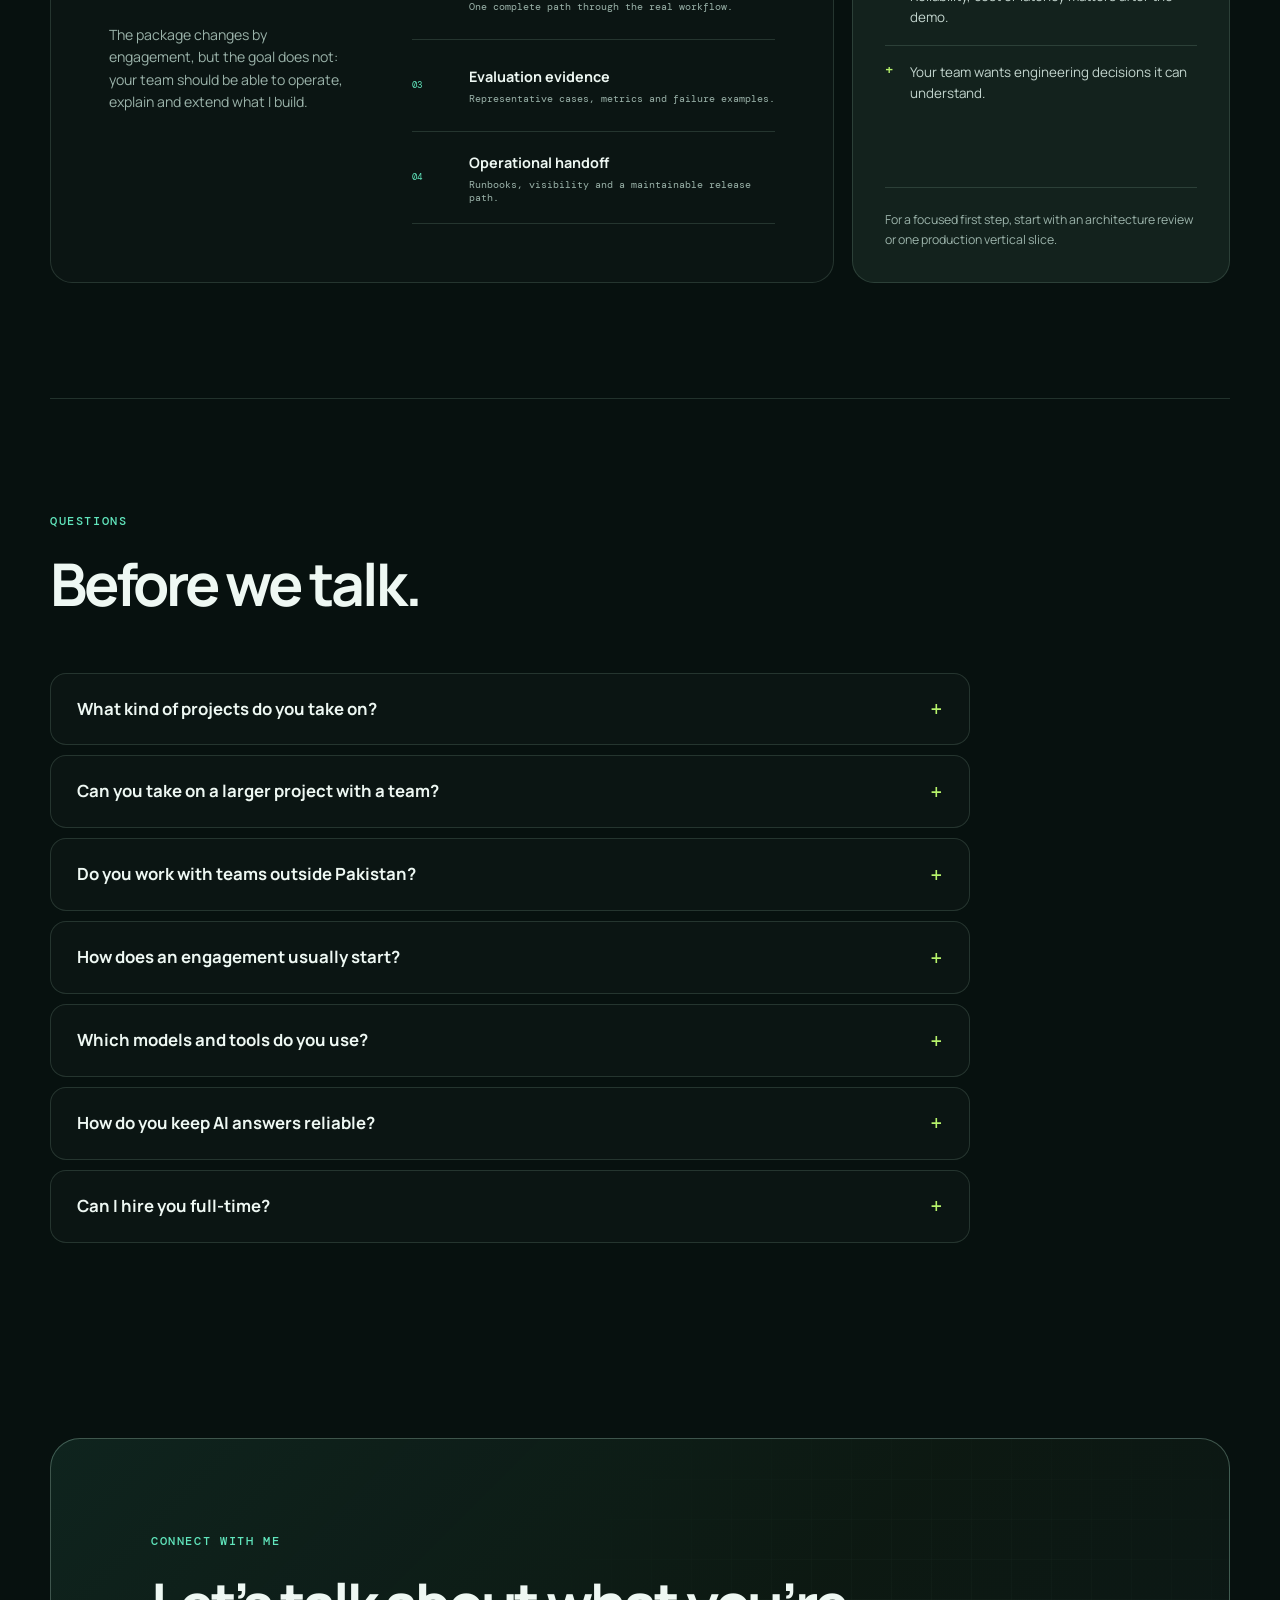
==== commit 3b640996: "Homepage, llms.txt: add production-ai-notes" ====
--- a/index.html
+++ b/index.html
@@ -380,6 +380,23 @@
             <p><i>grounded</i> <b>yes</b></p>
           </div>
         </article>
+
+        <article class="project reveal">
+          <div class="project-main">
+            <div class="project-number">05 / CHECKABLE NUMBERS</div>
+            <h3>Production AI Notes</h3>
+            <p>The runnable scripts behind the numbers in my writing: how agent context cost grows with steps, what parallel fan-out does to tail latency, how wide an eval pass rate really is, and when long-context pricing doubles a call. Every figure can be rerun.</p>
+            <ul class="tag-list"><li>Python</li><li>Agent cost</li><li>Latency</li><li>Evals</li></ul>
+            <a class="text-link" href="https://github.com/abuzar18/production-ai-notes" target="_blank" rel="noreferrer">Inspect repository <span>↗</span></a>
+          </div>
+          <div class="mini-console" aria-hidden="true">
+            <div class="console-title"><span></span>notes.run</div>
+            <p><i>steps</i> 20 to 40</p>
+            <p><i>tokens</i> 3.7x</p>
+            <p><i>workers</i> 10, p50 2.5x</p>
+            <p><i>eval</i> 12/15 vs 13/15: noise</p>
+          </div>
+        </article>
       </div>
     </section>
 
